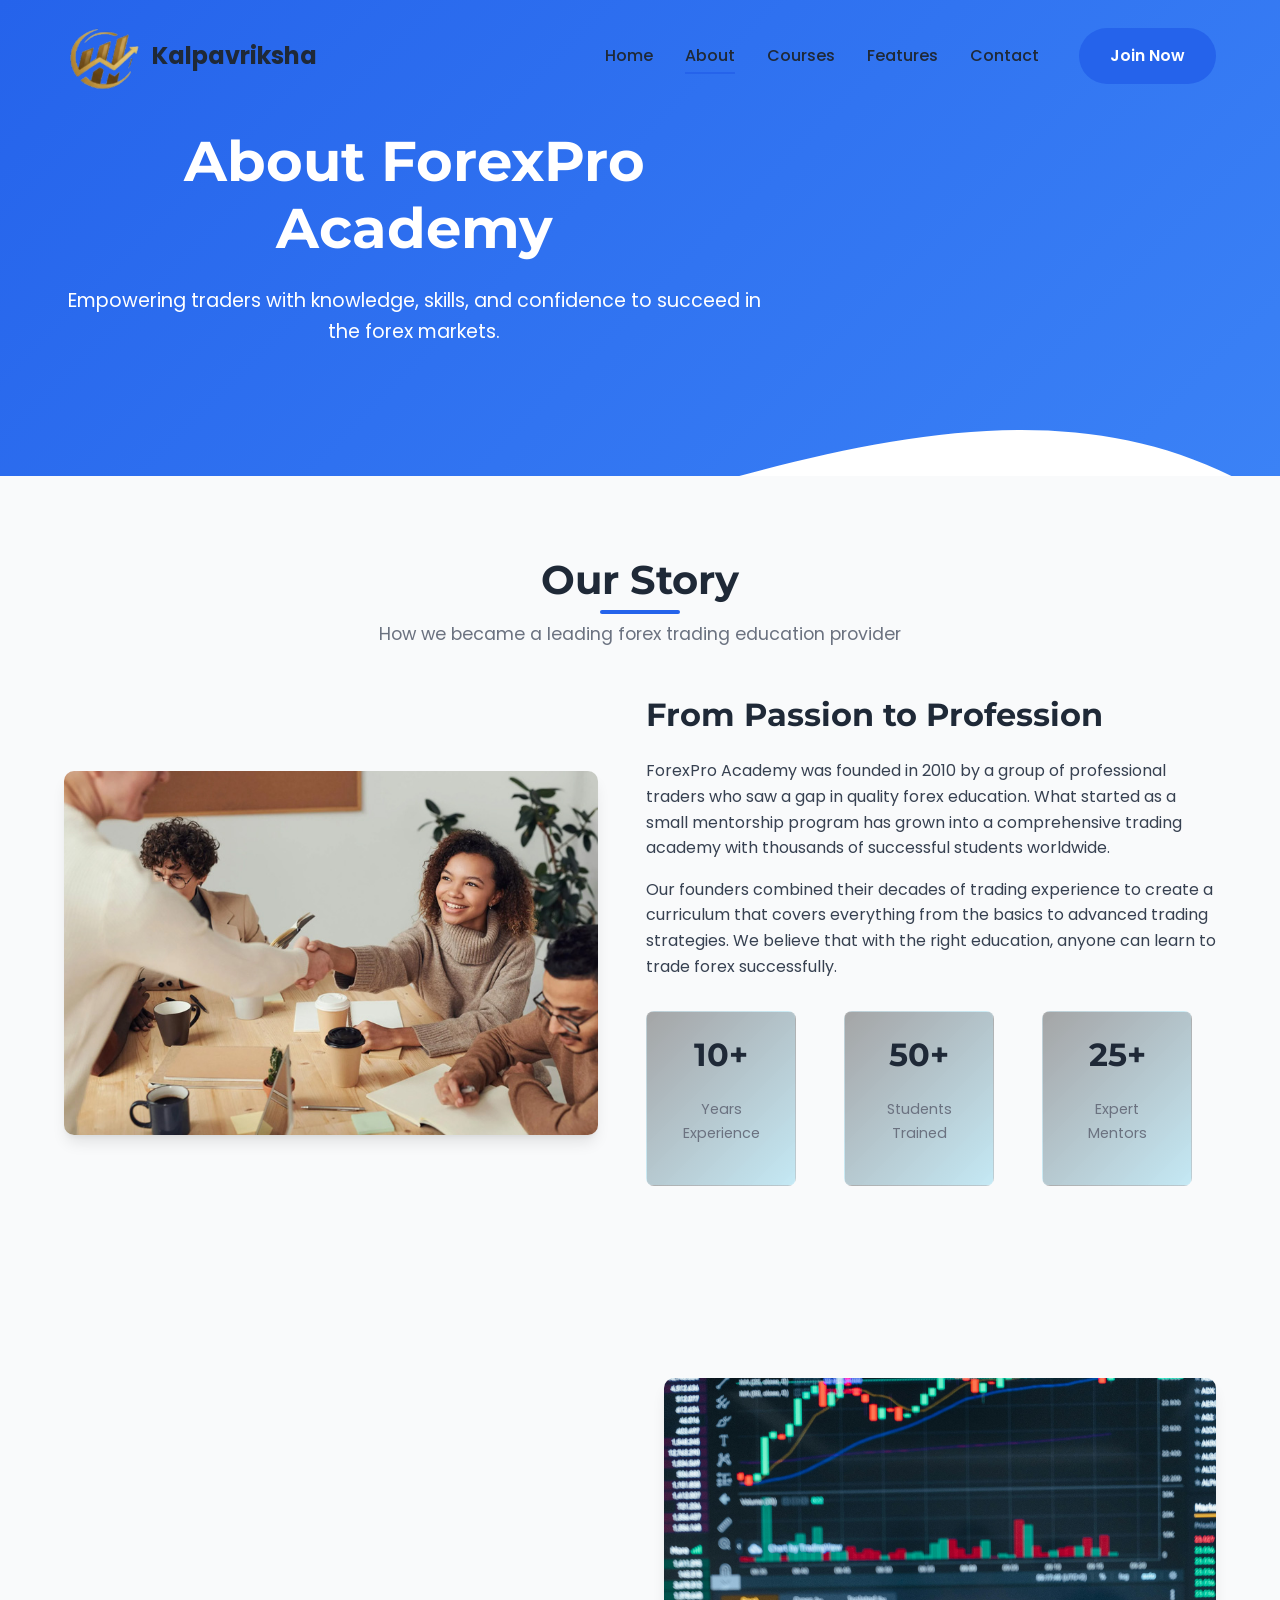
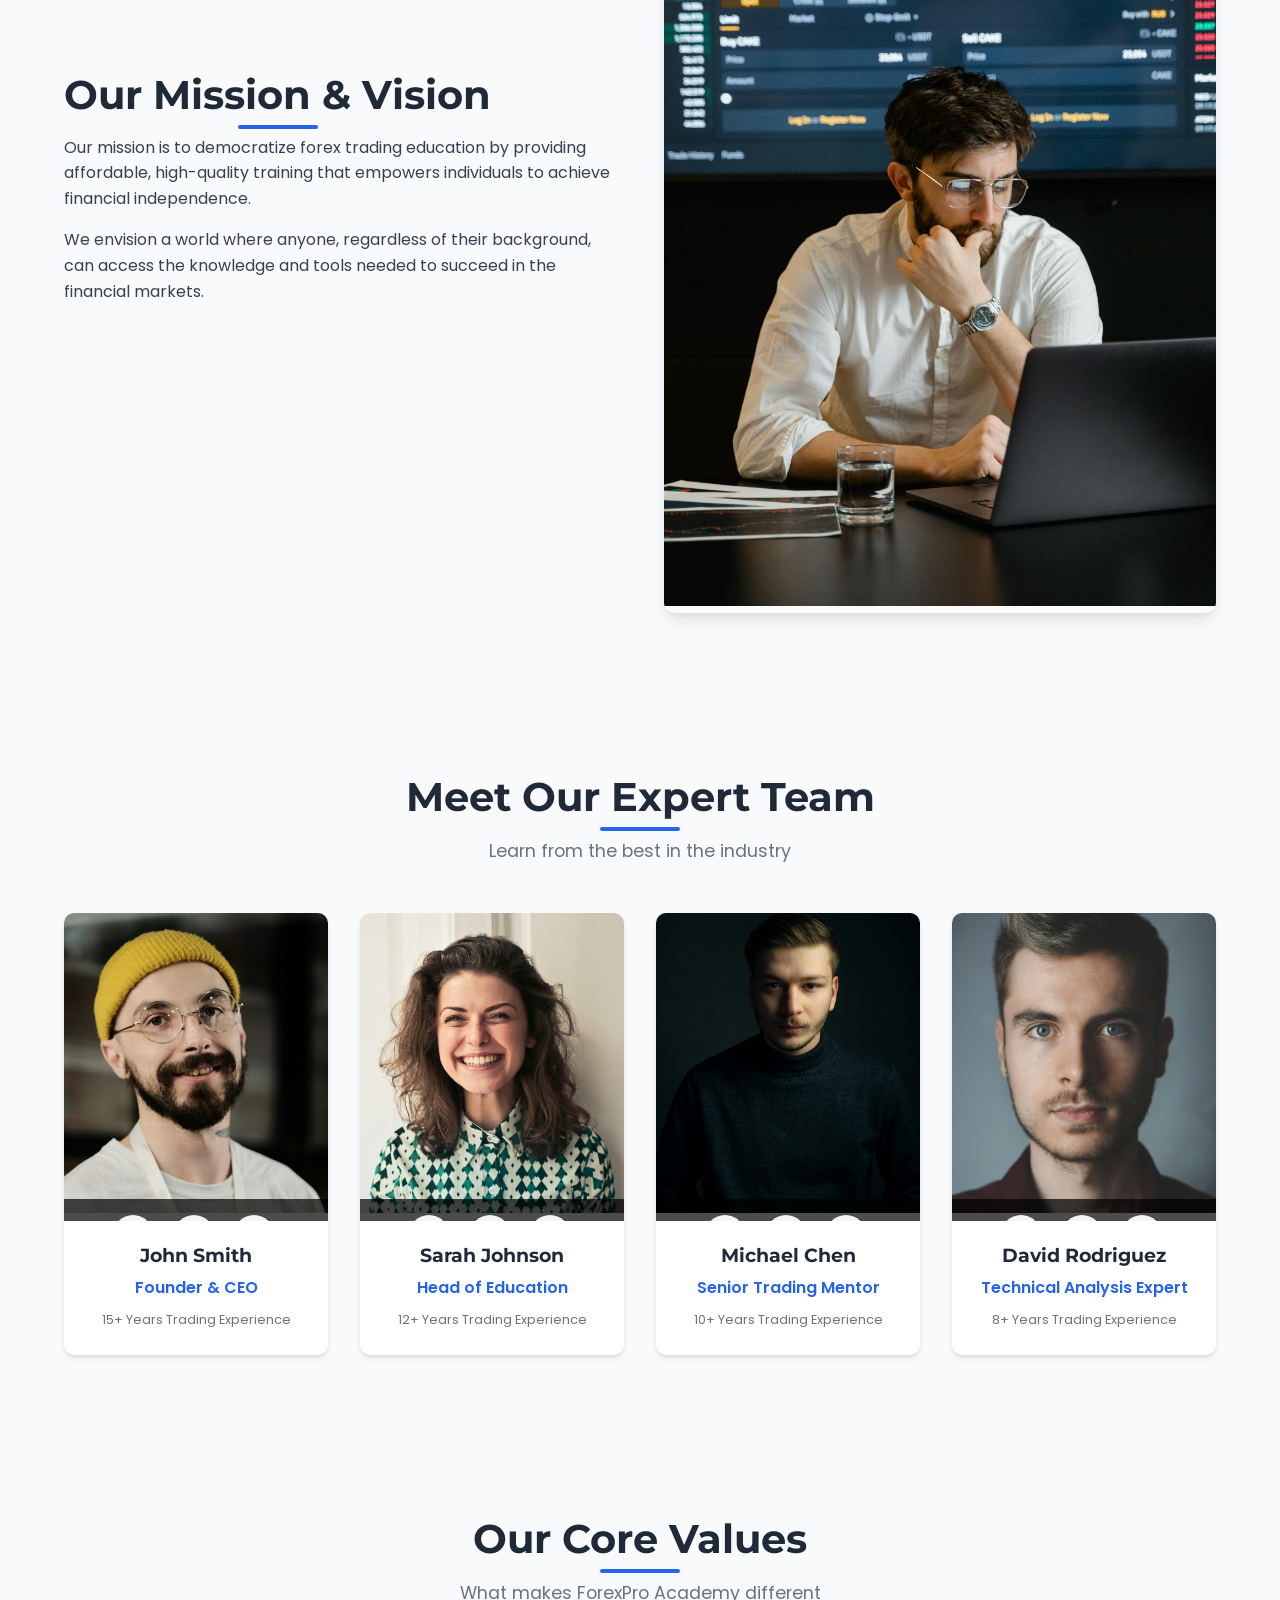
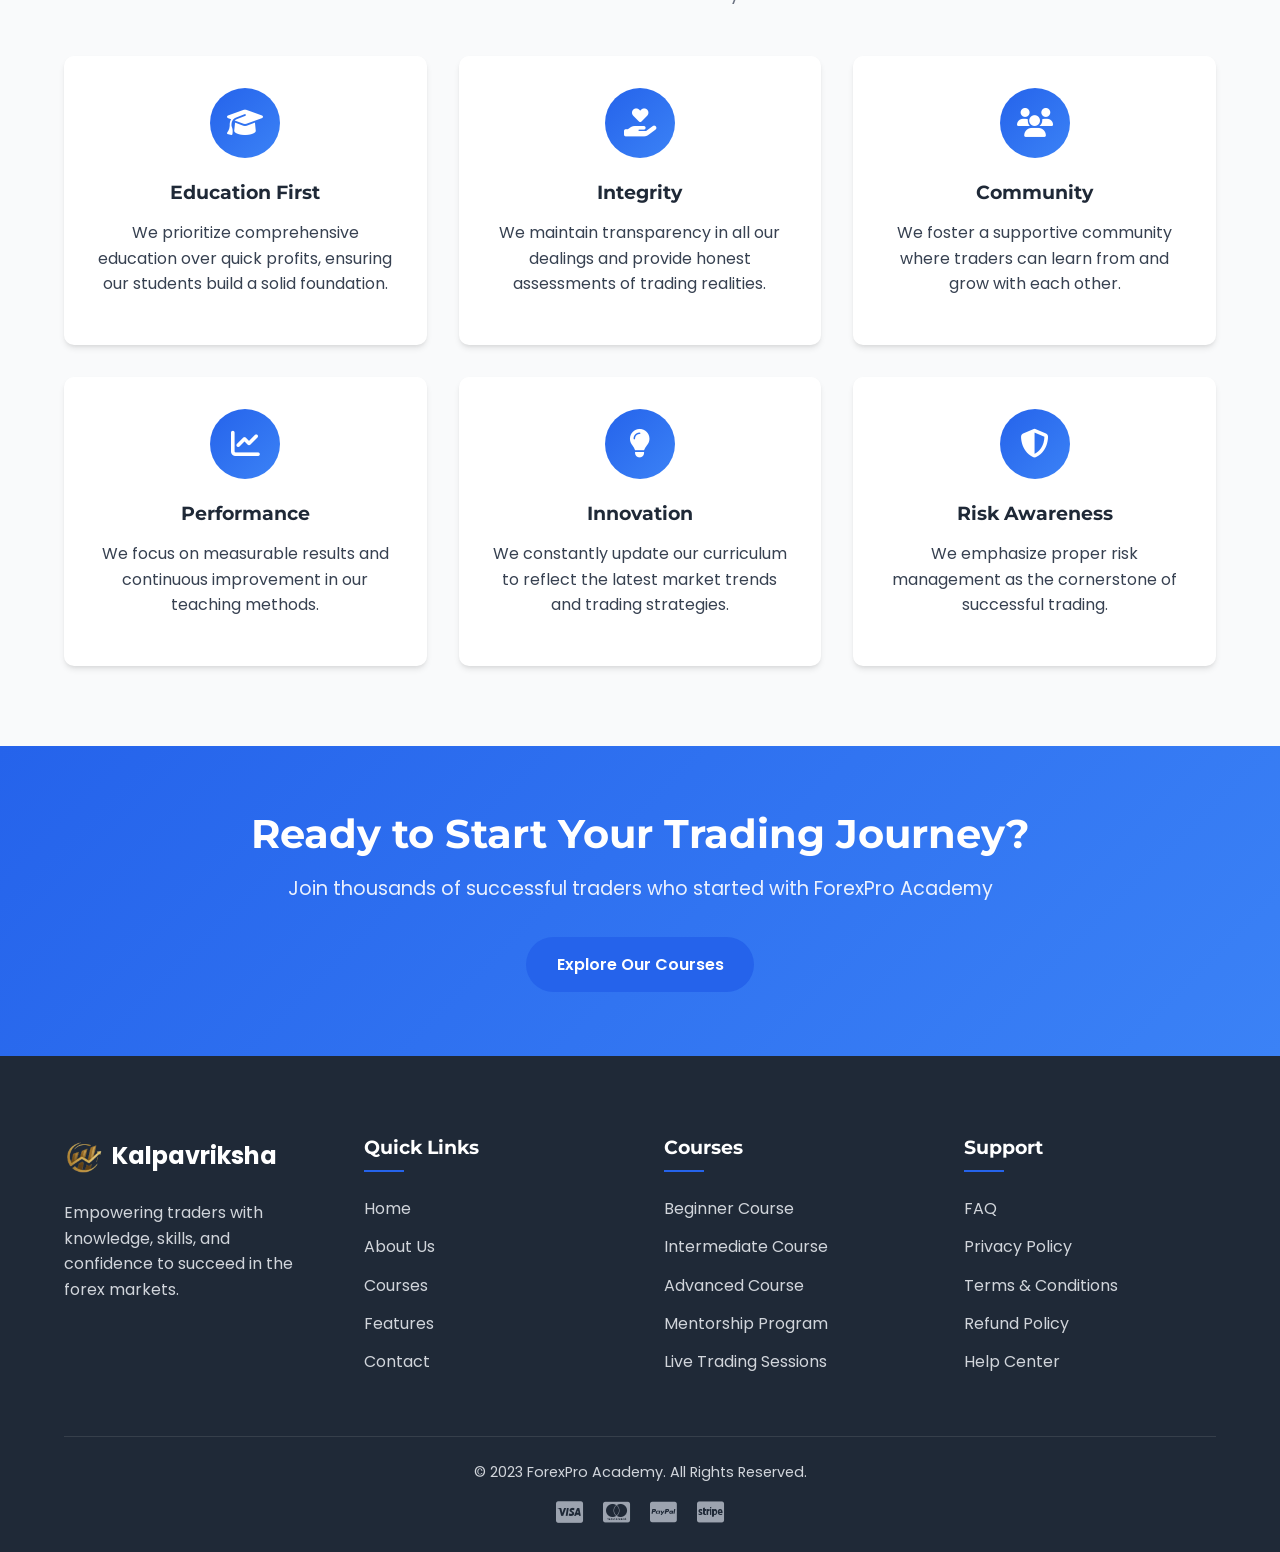
==== about.html @ 62a10540 "Add files via upload" ====
<!DOCTYPE html>
<html lang="en">
<head>
    <meta charset="UTF-8">
    <meta name="viewport" content="width=device-width, initial-scale=1.0">
    <title>About Us | ForexPro Academy</title>
    <meta name="description" content="Learn about ForexPro Academy - our mission, vision, and the team behind your forex trading success.">
    
    <!-- Favicon -->
    
    
    <!-- Font Awesome -->
    <link rel="stylesheet" href="https://cdnjs.cloudflare.com/ajax/libs/font-awesome/6.4.0/css/all.min.css">
    
    <!-- Google Fonts -->
    <link href="https://fonts.googleapis.com/css2?family=Poppins:wght@300;400;500;600;700;800&family=Montserrat:wght@400;500;600;700&display=swap" rel="stylesheet">
    
    <!-- CSS -->
    <link rel="stylesheet" href="css/style.css">
    <link rel="stylesheet" href="css/animations.css">
    
    <!-- AOS Animation Library -->
    <link href="https://unpkg.com/aos@2.3.1/dist/aos.css" rel="stylesheet">
</head>
<body>
    <!-- Preloader -->
    <div class="preloader">
        <div class="loader">
            <div class="loader-inner">
                <div class="loader-line-wrap">
                    <div class="loader-line"></div>
                </div>
                <div class="loader-line-wrap">
                    <div class="loader-line"></div>
                </div>
                <div class="loader-line-wrap">
                    <div class="loader-line"></div>
                </div>
                <div class="loader-line-wrap">
                    <div class="loader-line"></div>
                </div>
                <div class="loader-line-wrap">
                    <div class="loader-line"></div>
                </div>
            </div>
        </div>
    </div>

    <!-- Header/Navbar -->
    <header class="header">
        <div class="container">
            <nav class="navbar">
                <a href="index.html" class="logo">
                    <img src="Gemini_Generated_Image_t2bd2at2bd2at2bd-removebg-preview.png" style="height: 80px; overflow: hidden;" alt="ForexPro Academy Logo">
                    <span>Kalpavriksha</span>
                </a>
                
                <div class="nav-links">
                    <a href="index.html" class="nav-link">Home</a>
                    <a href="about.html" class="nav-link active">About</a>
                    <a href="courses.html" class="nav-link">Courses</a>
                    <a href="features.html" class="nav-link">Features</a>
                    <a href="contact.html" class="nav-link ">Contact</a>
                    <a href="./form.html" class="btn btn-primary nav-cta">Join Now</a>
                </div>
                
                <div class="mobile-menu-btn">
                    <span></span>
                    <span></span>
                    <span></span>
                </div>
            </nav>
        </div>
    </header>
    <!-- Page Hero -->
    <section class="page-hero">
        <div class="container">
            <div class="hero-content">
                <h1 class="hero-title" data-aos="fade-up">About ForexPro Academy</h1>
                <p class="hero-subtitle" data-aos="fade-up" data-aos-delay="100">Empowering traders with knowledge, skills, and confidence to succeed in the forex markets.</p>
            </div>
        </div>
        <div class="hero-wave">
            <svg viewBox="0 0 500 150" preserveAspectRatio="none">
                <path d="M0.00,49.98 C149.99,150.00 349.20,-49.98 500.00,49.98 L500.00,150.00 L0.00,150.00 Z"></path>
            </svg>
        </div>
    </section>

    <!-- About Section -->
    <section class="section about-section">
        <div class="container">
            <div class="section-header" data-aos="fade-up">
                <h2 class="section-title">Our Story</h2>
                <p class="section-subtitle">How we became a leading forex trading education provider</p>
            </div>
            
            <div class="about-content">
                <div class="about-image" data-aos="fade-right">
                    <img src="./about-company-3.jpg" alt="Our Story">
                </div>
                
                <div class="about-text" data-aos="fade-left">
                    <h3>From Passion to Profession</h3>
                    <p>ForexPro Academy was founded in 2010 by a group of professional traders who saw a gap in quality forex education. What started as a small mentorship program has grown into a comprehensive trading academy with thousands of successful students worldwide.</p>
                    
                    <p>Our founders combined their decades of trading experience to create a curriculum that covers everything from the basics to advanced trading strategies. We believe that with the right education, anyone can learn to trade forex successfully.</p>
                    
                    <div class="stats-grid">
                        <div class="stat-item">
                            <h3 class="stat-number counter" data-target="15">10+</h3>
                            <p class="stat-label">Years Experience</p>
                        </div>
                        <div class="stat-item">
                            <h3 class="stat-number counter" data-target="10000">50+</h3>
                            <p class="stat-label">Students Trained</p>
                        </div>
                        <div class="stat-item">
                            <h3 class="stat-number counter" data-target="25">25+</h3>
                            <p class="stat-label">Expert Mentors</p>
                        </div>
                    </div>
                </div>
            </div>
        </div>
    </section>

    <!-- Mission Section -->
    <section class="section mission-section">
        <div class="container">
            <div class="mission-content">
                <div class="mission-text" data-aos="fade-right">
                    <h2 class="section-title">Our Mission & Vision</h2>
                    <p>Our mission is to democratize forex trading education by providing affordable, high-quality training that empowers individuals to achieve financial independence.</p>
                    <p>We envision a world where anyone, regardless of their background, can access the knowledge and tools needed to succeed in the financial markets.</p>
                </div>
                
                <div class="mission-image" data-aos="fade-left">
                    <img src="pexels-tima-miroshnichenko-7567426.jpg" alt="Our Mission">
                </div>
            </div>
        </div>
    </section>

    <!-- Team Section -->
    <section class="section team-section">
        <div class="container">
            <div class="section-header" data-aos="fade-up">
                <h2 class="section-title">Meet Our Expert Team</h2>
                <p class="section-subtitle">Learn from the best in the industry</p>
            </div>
            
            <div class="team-grid">
                <div class="team-member" data-aos="fade-up" data-aos-delay="100">
                    <div class="member-image">
                        <img src="person-4.jpg" alt="John Smith">
                        <div class="social-links">
                            <a href="#"><i class="fab fa-linkedin-in"></i></a>
                            <a href="#"><i class="fab fa-twitter"></i></a>
                            <a href="#"><i class="fab fa-instagram"></i></a>
                        </div>
                    </div>
                    <div class="member-info">
                        <h3>John Smith</h3>
                        <p>Founder & CEO</p>
                        <span>15+ Years Trading Experience</span>
                    </div>
                </div>
                
                <div class="team-member" data-aos="fade-up" data-aos-delay="200">
                    <div class="member-image">
                        <img src="person-3.jpg" alt="Sarah Johnson">
                        <div class="social-links">
                            <a href="#"><i class="fab fa-linkedin-in"></i></a>
                            <a href="#"><i class="fab fa-twitter"></i></a>
                            <a href="#"><i class="fab fa-instagram"></i></a>
                        </div>
                    </div>
                    <div class="member-info">
                        <h3>Sarah Johnson</h3>
                        <p>Head of Education</p>
                        <span>12+ Years Trading Experience</span>
                    </div>
                </div>
                
                <div class="team-member" data-aos="fade-up" data-aos-delay="300">
                    <div class="member-image">
                        <img src="person-1.jpg" alt="Michael Chen">
                        <div class="social-links">
                            <a href="#"><i class="fab fa-linkedin-in"></i></a>
                            <a href="#"><i class="fab fa-twitter"></i></a>
                            <a href="#"><i class="fab fa-instagram"></i></a>
                        </div>
                    </div>
                    <div class="member-info">
                        <h3>Michael Chen</h3>
                        <p>Senior Trading Mentor</p>
                        <span>10+ Years Trading Experience</span>
                    </div>
                </div>
                
                <div class="team-member" data-aos="fade-up" data-aos-delay="400">
                    <div class="member-image">
                        <img src="person-2.jpg" alt="David Rodriguez">
                        <div class="social-links">
                            <a href="#"><i class="fab fa-linkedin-in"></i></a>
                            <a href="#"><i class="fab fa-twitter"></i></a>
                            <a href="#"><i class="fab fa-instagram"></i></a>
                        </div>
                    </div>
                    <div class="member-info">
                        <h3>David Rodriguez</h3>
                        <p>Technical Analysis Expert</p>
                        <span>8+ Years Trading Experience</span>
                    </div>
                </div>
            </div>
        </div>
    </section>

    <!-- Values Section -->
    <section class="section values-section">
        <div class="container">
            <div class="section-header" data-aos="fade-up">
                <h2 class="section-title">Our Core Values</h2>
                <p class="section-subtitle">What makes ForexPro Academy different</p>
            </div>
            
            <div class="values-grid">
                <div class="value-card" data-aos="fade-up" data-aos-delay="100">
                    <div class="value-icon">
                        <i class="fas fa-graduation-cap"></i>
                    </div>
                    <h3>Education First</h3>
                    <p>We prioritize comprehensive education over quick profits, ensuring our students build a solid foundation.</p>
                </div>
                
                <div class="value-card" data-aos="fade-up" data-aos-delay="200">
                    <div class="value-icon">
                        <i class="fas fa-hand-holding-heart"></i>
                    </div>
                    <h3>Integrity</h3>
                    <p>We maintain transparency in all our dealings and provide honest assessments of trading realities.</p>
                </div>
                
                <div class="value-card" data-aos="fade-up" data-aos-delay="300">
                    <div class="value-icon">
                        <i class="fas fa-users"></i>
                    </div>
                    <h3>Community</h3>
                    <p>We foster a supportive community where traders can learn from and grow with each other.</p>
                </div>
                
                <div class="value-card" data-aos="fade-up" data-aos-delay="400">
                    <div class="value-icon">
                        <i class="fas fa-chart-line"></i>
                    </div>
                    <h3>Performance</h3>
                    <p>We focus on measurable results and continuous improvement in our teaching methods.</p>
                </div>
                
                <div class="value-card" data-aos="fade-up" data-aos-delay="500">
                    <div class="value-icon">
                        <i class="fas fa-lightbulb"></i>
                    </div>
                    <h3>Innovation</h3>
                    <p>We constantly update our curriculum to reflect the latest market trends and trading strategies.</p>
                </div>
                
                <div class="value-card" data-aos="fade-up" data-aos-delay="600">
                    <div class="value-icon">
                        <i class="fas fa-shield-alt"></i>
                    </div>
                    <h3>Risk Awareness</h3>
                    <p>We emphasize proper risk management as the cornerstone of successful trading.</p>
                </div>
            </div>
        </div>
    </section>

    <!-- CTA Section -->
    <section class="section cta-section">
        <div class="container">
            <div class="cta-content" data-aos="zoom-in">
                <h2>Ready to Start Your Trading Journey?</h2>
                <p>Join thousands of successful traders who started with ForexPro Academy</p>
                <a href="courses.html" class="btn btn-primary">Explore Our Courses</a>
            </div>
        </div>
    </section>

    <!-- Footer -->
    <footer class="footer">
        <div class="container">
            <div class="footer-content">
                <div class="footer-col">
                    <a href="index.html" class="footer-logo">
                        <img src="Gemini_Generated_Image_t2bd2at2bd2at2bd-removebg-preview.png" alt="ForexPro Academy Logo">
                        <span>Kalpavriksha</span>
                    </a>
                    <p>Empowering traders with knowledge, skills, and confidence to succeed in the forex markets.</p>
                </div>
                
                <div class="footer-col">
                    <h3>Quick Links</h3>
                    <ul>
                        <li><a href="index.html">Home</a></li>
                        <li><a href="about.html">About Us</a></li>
                        <li><a href="courses.html">Courses</a></li>
                        <li><a href="features.html">Features</a></li>
                        <li><a href="contact.html">Contact</a></li>
                    </ul>
                </div>
                
                <div class="footer-col">
                    <h3>Courses</h3>
                    <ul>
                        <li><a href="#">Beginner Course</a></li>
                        <li><a href="#">Intermediate Course</a></li>
                        <li><a href="#">Advanced Course</a></li>
                        <li><a href="#">Mentorship Program</a></li>
                        <li><a href="#">Live Trading Sessions</a></li>
                    </ul>
                </div>
                
                <div class="footer-col">
                    <h3>Support</h3>
                    <ul>
                        <li><a href="#">FAQ</a></li>
                        <li><a href="#">Privacy Policy</a></li>
                        <li><a href="#">Terms & Conditions</a></li>
                        <li><a href="#">Refund Policy</a></li>
                        <li><a href="#">Help Center</a></li>
                    </ul>
                </div>
            </div>
            
            <div class="footer-bottom">
                <p>&copy; 2023 ForexPro Academy. All Rights Reserved.</p>
                <div class="footer-payments">
                    <i class="fab fa-cc-visa"></i>
                    <i class="fab fa-cc-mastercard"></i>
                    <i class="fab fa-cc-paypal"></i>
                    <i class="fab fa-cc-stripe"></i>
                </div>
            </div>
        </div>
    </footer>

    <!-- Back to Top Button -->
    <a href="#" class="back-to-top">
        <i class="fas fa-arrow-up"></i>
    </a>

    <!-- JavaScript Libraries -->
    <script src="https://unpkg.com/aos@2.3.1/dist/aos.js"></script>
    <script src="https://cdnjs.cloudflare.com/ajax/libs/gsap/3.11.4/gsap.min.js"></script>
    
    <!-- Main JS -->
    <script src="js/main.js"></script>
    <script src="js/animations.js"></script>
    <script>
    // Simulated login email (you should set this on login)
    // Example: localStorage.setItem('loggedInEmail', 'admin@gmail.com')
    const loggedInEmail = localStorage.getItem('loggedInEmail');

    // Show Dashboard if admin is logged in
    if (loggedInEmail === 'admin@gmail.com') {
      const navLinks = document.querySelector('.nav-links');
      const dashboardLink = document.createElement('a');
      dashboardLink.href = 'dashboard.html';
      dashboardLink.className = 'nav-link';
      dashboardLink.textContent = 'Dashboard';
      navLinks.appendChild(dashboardLink);
    }
  </script>
</body>
</html>
---- css/style.css ----
/* Base Styles */
:root {
    --primary-color: #2563eb;
    --secondary-color: #1e40af;
    --accent-color: #3b82f6;
    --dark-color: #1f2937;
    --light-color: #f9fafb;
    --text-color: #374151;
    --text-light: #6b7280;
    --success-color: #10b981;
    --warning-color: #f59e0b;
    --danger-color: #ef4444;
    --white: #ffffff;
    --black: #000000;
    --gray-100: #f3f4f6;
    --gray-200: #e5e7eb;
    --gray-300: #d1d5db;
    --gray-400: #9ca3af;
    --gray-500: #6b7280;
    --gray-600: #4b5563;
    --gray-700: #374151;
    --gray-800: #1f2937;
    --gray-900: #111827;
    --font-primary: 'Poppins', sans-serif;
    --font-secondary: 'Montserrat', sans-serif;
    --shadow-sm: 0 1px 2px 0 rgba(0, 0, 0, 0.05);
    --shadow: 0 1px 3px 0 rgba(0, 0, 0, 0.1), 0 1px 2px 0 rgba(0, 0, 0, 0.06);
    --shadow-md: 0 4px 6px -1px rgba(0, 0, 0, 0.1), 0 2px 4px -1px rgba(0, 0, 0, 0.06);
    --shadow-lg: 0 10px 15px -3px rgba(0, 0, 0, 0.1), 0 4px 6px -2px rgba(0, 0, 0, 0.05);
    --shadow-xl: 0 20px 25px -5px rgba(0, 0, 0, 0.1), 0 10px 10px -5px rgba(0, 0, 0, 0.04);
    --shadow-2xl: 0 25px 50px -12px rgba(0, 0, 0, 0.25);
    --transition: all 0.3s ease;
}

* {
    margin: 0;
    padding: 0;
    box-sizing: border-box;
}

html {
    scroll-behavior: smooth;
    font-size: 16px;
}

body {
    font-family: var(--font-primary);
    color: var(--text-color);
    line-height: 1.6;
    background-color: var(--light-color);
    overflow-x: hidden;
}

h1, h2, h3, h4, h5, h6 {
    font-family: var(--font-secondary);
    font-weight: 700;
    line-height: 1.2;
    margin-bottom: 1rem;
}

p {
    margin-bottom: 1rem;
}

a {
    text-decoration: none;
    color: inherit;
    transition: var(--transition);
}

ul {
    list-style: none;
}

img {
    max-width: 100%;
    height: auto;
}

.container {
    width: 100%;
    max-width: 1200px;
    margin: 0 auto;
    padding: 0 1.5rem;
}

.section {
    padding: 5rem 0;
}

.section-header {
    text-align: center;
    margin-bottom: 3rem;
}

.section-title {
    font-size: 2.5rem;
    color: var(--dark-color);
    margin-bottom: 1rem;
    position: relative;
    display: inline-block;
}

.section-title::after {
    content: '';
    position: absolute;
    bottom: -10px;
    left: 50%;
    transform: translateX(-50%);
    width: 80px;
    height: 4px;
    background: var(--primary-color);
    border-radius: 2px;
}

.section-subtitle {
    font-size: 1.1rem;
    color: var(--text-light);
    max-width: 600px;
    margin: 0 auto;
}

.text-gradient {
    background: linear-gradient(90deg, var(--primary-color), var(--accent-color));
    -webkit-background-clip: text;
    background-clip: text;
    color: transparent;
}

.btn {
    display: inline-block;
    padding: 0.8rem 1.8rem;
    border-radius: 50px;
    font-weight: 600;
    text-align: center;
    cursor: pointer;
    transition: var(--transition);
    border: 2px solid transparent;
}

.btn-primary {
    background-color: var(--primary-color);
    color: var(--white);
}

.btn-primary:hover {
    background-color: var(--secondary-color);
    transform: translateY(-3px);
    box-shadow: var(--shadow-md);
}

.btn-outline {
    background-color: transparent;
    border-color: var(--primary-color);
    color: var(--primary-color);
}

.btn-outline:hover {
    background-color: var(--primary-color);
    color: var(--white);
    transform: translateY(-3px);
    box-shadow: var(--shadow-md);
}

.btn-secondary {
    background-color: var(--dark-color);
    color: var(--white);
}

.btn-secondary:hover {
    background-color: var(--gray-800);
    transform: translateY(-3px);
    box-shadow: var(--shadow-md);
}

.text-center {
    text-align: center;
}

.mt-5 {
    margin-top: 3rem;
}

/* Preloader */
.preloader {
    position: fixed;
    top: 0;
    left: 0;
    width: 100%;
    height: 100%;
    background-color: var(--dark-color);
    display: flex;
    justify-content: center;
    align-items: center;
    z-index: 9999;
    transition: opacity 0.5s ease;
}

.preloader.fade-out {
    opacity: 0;
}

.loader {
    width: 100px;
    height: 100px;
    position: relative;
}

.loader-inner {
    width: 100%;
    height: 100%;
    border-radius: 50%;
    perspective: 800px;
}

.loader-line-wrap {
    position: absolute;
    width: 100%;
    height: 100%;
    border-radius: 50%;
}

.loader-line-wrap:nth-child(1) {
    animation: spin 1s infinite linear;
    animation-delay: -1.5s;
}

.loader-line-wrap:nth-child(2) {
    animation: spin 1s infinite linear;
    animation-delay: -1s;
}

.loader-line-wrap:nth-child(3) {
    animation: spin 1s infinite linear;
    animation-delay: -0.5s;
}

.loader-line-wrap:nth-child(4) {
    animation: spin 1s infinite linear;
    animation-delay: 0s;
}

.loader-line-wrap:nth-child(5) {
    animation: spin 1s infinite linear;
    animation-delay: 0.5s;
}

.loader-line {
    position: absolute;
    width: 100%;
    height: 100%;
    border-radius: 50%;
    border: 3px solid transparent;
    border-top-color: var(--primary-color);
}

@keyframes spin {
    0% {
        transform: rotate(0deg);
    }
    100% {
        transform: rotate(360deg);
    }
}

/* Header/Navbar */
.header {
    position: fixed;
    top: 0;
    left: 0;
    width: 100%;
    z-index: 999;
    transition: all 0.3s ease;
    padding: 1rem 0;
}

.header.scrolled {
    background-color: rgba(255, 255, 255, 0.95);
    box-shadow: var(--shadow-sm);
    padding: 0.5rem 0;
}

.navbar {
    display: flex;
    justify-content: space-between;
    align-items: center;
}

.logo {
    display: flex;
    align-items: center;
    font-size: 1.5rem;
    font-weight: 700;
    color: var(--dark-color);
}

.logo img {
    height: 40px;
    margin-right: 0.5rem;
}

.nav-links {
    display: flex;
    align-items: center;
}

.nav-link {
    margin: 0 1rem;
    font-weight: 500;
    color: var(--dark-color);
    position: relative;
}

.nav-link::after {
    content: '';
    position: absolute;
    bottom: -5px;
    left: 0;
    width: 0;
    height: 2px;
    background-color: var(--primary-color);
    transition: var(--transition);
}

.nav-link:hover::after,
.nav-link.active::after {
    width: 100%;
}

.nav-cta {
    margin-left: 1.5rem;
}

.mobile-menu-btn {
    display: none;
    flex-direction: column;
    justify-content: space-between;
    width: 30px;
    height: 21px;
    cursor: pointer;
}

.mobile-menu-btn span {
    display: block;
    height: 3px;
    width: 100%;
    background-color: var(--dark-color);
    border-radius: 3px;
    transition: var(--transition);
}

/* Hero Section */
.hero {
    position: relative;
    height: 100vh;
    min-height: 700px;
    display: flex;
    align-items: center;
    overflow: hidden;
}

.hero-video {
    position: absolute;
    top: 0;
    left: 0;
    width: 100%;
    height: 100%;
    object-fit: cover;
    z-index: -1;
}

.hero-video-overlay {
    position: absolute;
    top: 0;
    left: 0;
    width: 100%;
    height: 100%;
    background-color: rgba(0, 0, 0, 0.5);
    z-index: -1;
}

.hero-content {
    color: var(--white);
    max-width: 700px;
}

.hero-title {
    font-size: 3.5rem;
    line-height: 1.2;
    margin-bottom: 1.5rem;
}

.hero-subtitle {
    font-size: 1.2rem;
    margin-bottom: 2rem;
    opacity: 0.9;
}

.hero-btns .btn {
    margin-right: 1rem;
    margin-bottom: 1rem;
}

.hero-stats {
    display: flex;
    margin-top: 3rem;
    
}

.stat-item {
    background: linear-gradient(135deg, rgba(0, 0, 0, 0.326), rgba(80, 205, 240, 0.282));
    border: 1px solid rgba(255, 255, 255, 0.1);
    
    padding: 1.5rem;
    border-radius: 10px;
    margin-right: 1.5rem;
    text-align: center;
    min-width: 150px;
}

.stat-item-1 {
    background-color: rgba(0, 100, 255, 0.1); /* Blue */
}
.stat-item-2 {
    background-color: rgba(0, 200, 100, 0.1); /* Green */
}
.stat-item-3 {
    background-color: rgba(150, 0, 255, 0.1); /* Purple */
}

.stat-number {
    font-size: 2.5rem;
    color: var(--white);
    margin-bottom: 0.5rem;
}

.stat-label {
    color: var(--gray-200);
    font-size: 0.9rem;
}

.scroll-down {
    position: absolute;
    bottom: 30px;
    left: 50%;
    transform: translateX(-50%);
    color: var(--white);
    animation: bounce 2s infinite;
}

.scroll-down a {
    display: flex;
    flex-direction: column;
    align-items: center;
    color: var(--white);
}

.scroll-down span {
    display: block;
    width: 20px;
    height: 20px;
    border-bottom: 2px solid var(--white);
    border-right: 2px solid var(--white);
    transform: rotate(45deg);
    margin: -10px;
    animation: scroll-down 2s infinite;
}

.scroll-down span:nth-child(2) {
    animation-delay: -0.2s;
}

.scroll-down span:nth-child(3) {
    animation-delay: -0.4s;
}

@keyframes scroll-down {
    0% {
        opacity: 0;
        transform: rotate(45deg) translate(-20px, -20px);
    }
    50% {
        opacity: 1;
    }
    100% {
        opacity: 0;
        transform: rotate(45deg) translate(20px, 20px);
    }
}

@keyframes bounce {
    0%, 20%, 50%, 80%, 100% {
        transform: translateY(0) translateX(-50%);
    }
    40% {
        transform: translateY(-20px) translateX(-50%);
    }
    60% {
        transform: translateY(-10px) translateX(-50%);
    }
}

/* About Section */
.about-content {
    display: flex;
    align-items: center;
    gap: 3rem;
}

.about-image {
    position: relative;
    flex: 1;
}

.about-image img {
    border-radius: 10px;
    box-shadow: var(--shadow-lg);
}

.experience-badge {
    position: absolute;
    bottom: -20px;
    right: -20px;
    background: linear-gradient(135deg, var(--primary-color), var(--accent-color));
    color: var(--white);
    padding: 1.5rem;
    border-radius: 10px;
    text-align: center;
    box-shadow: var(--shadow-lg);
}

.experience-badge h3 {
    font-size: 2.5rem;
    margin-bottom: 0;
}

.experience-badge p {
    margin-bottom: 0;
    font-size: 0.9rem;
}

.about-text {
    flex: 1;
}

.about-text h3 {
    font-size: 2rem;
    margin-bottom: 1.5rem;
    color: var(--dark-color);
}

.features-list {
    margin: 2rem 0;
}

.feature-item {
    display: flex;
    gap: 20px;
    margin-bottom: 1.5rem;
}

.feature-icon {
    width: 50px;
    height: 50px;
    background-color: var(--primary-color);
    color: var(--white);
    border-radius: 50%;
    display: flex;
    align-items: center;
    justify-content: center;
    margin-right: 1rem;
    flex-shrink: 0;
}

.feature-text h4 {
    font-size: 1.1rem;
    margin-bottom: 0.5rem;
}

.feature-text p {
    font-size: 0.9rem;
    color: var(--text-light);
    margin-bottom: 0;
}

/* Courses Section */
.courses-grid {
    display: grid;
    grid-template-columns: repeat(auto-fit, minmax(300px, 1fr));
    gap: 2rem;
}

.course-card {
    background-color: var(--white);
    border-radius: 10px;
    overflow: hidden;
    box-shadow: var(--shadow-md);
    transition: var(--transition);
    position: relative;
    z-index: 10;
}

.course-card:hover {
    transform: translateY(-10px);
    box-shadow: var(--shadow-lg);
}

.course-card.featured {
    border: 2px solid var(--primary-color);
}

.course-header {
    padding: 1.5rem;
    background-color: var(--gray-100);
    border-bottom: 1px solid var(--gray-200);
}

.course-header h3 {
    margin-bottom: 0.5rem;
    color: var(--dark-color);
}

.course-price {
    font-size: 1.5rem;
    font-weight: 700;
    color: var(--primary-color);
}

.course-body {
    padding: 1.5rem;
    display: flex;
    gap: 100px;
    margin-left: 80px;
}

.course-features {
    margin-bottom: 1.5rem;
}

.course-features li {
    margin-bottom: 0.8rem;
    display: flex;
    align-items: center;
}

.course-features i {
    color: var(--primary-color);
    margin-right: 0.5rem;
}

.course-footer {
    padding: 0 1.5rem 1.5rem;
}

.course-badge {
    position: absolute;
    top: 15px;
    right: -2px;
    background-color: var(--primary-color);
    color: var(--white);
    padding: 0.3rem 1rem; /* Reduced padding */
    font-size: 0.8rem;
    font-weight: 600;
    transform: rotate(45deg);
    width: 90px; /* Adjusted width for single line */
    text-align: center;
    z-index: 1;
    white-space: nowrap; /* Prevents text wrapping */
    box-shadow: 0 2px 5px rgba(0,0,0,0.2);
    line-height: 1.2; /* Better vertical alignment */
}

/* Features Section */
.features-grid {
    display: grid;
    grid-template-columns: repeat(auto-fit, minmax(300px, 1fr));
    gap: 2rem;
}

.feature-box {
    background-color: var(--white);
    border-radius: 10px;
    padding: 2rem;
    text-align: center;
    box-shadow: var(--shadow-md);
    transition: var(--transition);
    position: relative;
    overflow: hidden;
}

.feature-box:hover {
    transform: translateY(-10px);
    box-shadow: var(--shadow-lg);
}

.feature-icon {
    width: 70px;
    height: 70px;
    background: linear-gradient(135deg, var(--primary-color), var(--accent-color));
    color: var(--white);
    border-radius: 50%;
    display: flex;
    align-items: center;
    justify-content: center;
    margin: 0 auto 1.5rem;
    font-size: 1.5rem;
}

.feature-box h3 {
    font-size: 1.3rem;
    margin-bottom: 1rem;
    color: var(--dark-color);
}

.feature-box p {
    color: var(--text-light);
    margin-bottom: 1.5rem;
}

.feature-wave {
    position: absolute;
    bottom: 0;
    left: 0;
    width: 100%;
    height: 50px;
    overflow: hidden;
    opacity: 0.1;
}

.feature-wave svg {
    position: absolute;
    bottom: 0;
    left: 0;
    width: 100%;
    height: 100%;
    fill: var(--primary-color);
}

/* Testimonials Section */
.testimonials {
    background-color: var(--gray-100);
}

.testimonials-slider {
    max-width: 800px;
    margin: 0 auto;
}

.testimonial-slide {
    padding: 0 1rem;
    margin-bottom: 20px;
}

.testimonial-content {
    background-color: var(--white);
    border-radius: 10px;
    padding: 2rem;
    box-shadow: var(--shadow-md);
}

.testimonial-text {
    font-style: italic;
    margin-bottom: 1.5rem;
    color: var(--text-color);
    position: relative;
}

.testimonial-text::before,
.testimonial-text::after {
    content: '"';
    font-size: 3rem;
    color: var(--primary-color);
    opacity: 0.3;
    position: absolute;
}

.testimonial-text::before {
    top: -20px;
    left: -10px;
}

.testimonial-text::after {
    bottom: -40px;
    right: -10px;
}

.testimonial-author {
    display: flex;
    align-items: center;
}

.author-img {
    width: 65px;
    height: 65px;
    border-radius: 50%;
    overflow: hidden;
    margin-right: 1rem;
}

.author-img img {
    width: 100%;
    height: 100%;
    object-fit: cover;
}

.author-info h4 {
    margin-bottom: 0.3rem;
    font-size: 1.1rem;
}

.author-info p {
    margin-bottom: 0.3rem;
    font-size: 0.9rem;
    color: var(--text-light);
}

.rating {
    color: var(--warning-color);
    font-size: 0.9rem;
}

.testimonials-cta {
    background: linear-gradient(135deg, var(--primary-color), var(--accent-color));
    padding: 3rem;
    border-radius: 10px;
    text-align: center;
    margin-top: 3rem;
    color: var(--white);
}

.testimonials-cta h3 {
    font-size: 1.8rem;
    margin-bottom: 1.5rem;
    color: var(--white);
}

/* Contact Section */
.contact-content {
    display: flex;
    gap: 3rem;
}

.contact-info {
    flex: 1;
}

.info-item {
    display: flex;
    margin-bottom: 2rem;
}

.info-icon {
    width: 50px;
    height: 50px;
    background-color: var(--primary-color);
    color: var(--white);
    border-radius: 50%;
    display: flex;
    align-items: center;
    justify-content: center;
    margin-right: 1rem;
    flex-shrink: 0;
    font-size: 1.2rem;
}

.info-text h3 {
    font-size: 1.2rem;
    margin-bottom: 0.5rem;
    color: var(--dark-color);
}

.info-text p {
    color: var(--text-light);
    margin-bottom: 0;
}

.contact-social {
    display: flex;
    margin-top: 2rem;
}

.contact-social a {
    width: 40px;
    height: 40px;
    border-radius: 50%;
    background-color: var(--gray-100);
    color: var(--dark-color);
    display: flex;
    align-items: center;
    justify-content: center;
    margin-right: 0.8rem;
    transition: var(--transition);
}

.contact-social a:hover {
    background-color: var(--primary-color);
    color: var(--white);
}

.contact-form {
    flex: 1;
    background-color: var(--white);
    padding: 2rem;
    border-radius: 10px;
    box-shadow: var(--shadow-md);
}

.form-group {
    margin-bottom: 1.5rem;
}

.form-control {
    width: 100%;
    padding: 0.8rem 1rem;
    border: 1px solid var(--gray-300);
    border-radius: 5px;
    font-family: var(--font-primary);
    transition: var(--transition);
}

.form-control:focus {
    outline: none;
    border-color: var(--primary-color);
    box-shadow: 0 0 0 3px rgba(37, 99, 235, 0.1);
}

textarea.form-control {
    resize: vertical;
    min-height: 120px;
}

/* Newsletter Section */
.newsletter {
    background: linear-gradient(135deg, var(--primary-color), var(--accent-color));
    padding: 4rem 0;
    color: var(--white);
}

.newsletter-content {
    max-width: 700px;
    margin: 0 auto;
    text-align: center;
}

.newsletter h2 {
    font-size: 2rem;
    margin-bottom: 1rem;
    color: var(--white);
}

.newsletter p {
    margin-bottom: 2rem;
    opacity: 0.9;
}

.newsletter-form {
    display: flex;
    max-width: 500px;
    margin: 0 auto;
}

.newsletter-form input {
    flex: 1;
    padding: 0.8rem 1rem;
    border: none;
    border-radius: 50px 0 0 50px;
    font-family: var(--font-primary);
}

.newsletter-form input:focus {
    outline: none;
}

.newsletter-form button {
    border-radius: 0 50px 50px 0;
    padding: 0.8rem 1.8rem;
    border: none;
    cursor: pointer;
}

/* Footer */
.footer {
    background-color: var(--dark-color);
    color: var(--gray-300);
    padding: 5rem 0 0;
}

.footer-content {
    display: grid;
    grid-template-columns: repeat(auto-fit, minmax(200px, 1fr));
    gap: 3rem;
    margin-bottom: 3rem;
}

.footer-col h3 {
    color: var(--white);
    font-size: 1.2rem;
    margin-bottom: 1.5rem;
    position: relative;
    padding-bottom: 0.8rem;
}

.footer-col h3::after {
    content: '';
    position: absolute;
    bottom: 0;
    left: 0;
    width: 40px;
    height: 2px;
    background-color: var(--primary-color);
}

.footer-logo {
    display: flex;
    align-items: center;
    margin-bottom: 1.5rem;
}

.footer-logo img {
    height: 40px;
    margin-right: 0.5rem;
}

.footer-logo span {
    font-size: 1.5rem;
    font-weight: 700;
    color: var(--white);
}

.footer p {
    margin-bottom: 1.5rem;
}

.footer ul li {
    margin-bottom: 0.8rem;
}

.footer ul li a:hover {
    color: var(--primary-color);
}

.footer-bottom {
    border-top: 1px solid rgba(255, 255, 255, 0.1);
    padding: 1.5rem 0;
    text-align: center;
}

.footer-bottom p {
    margin-bottom: 0;
    font-size: 0.9rem;
}

.footer-payments {
    margin-top: 1rem;
}

.footer-payments i {
    font-size: 1.5rem;
    margin: 0 0.5rem;
    color: var(--gray-400);
}

/* Back to Top Button */
.back-to-top {
    position: fixed;
    bottom: 30px;
    right: 30px;
    width: 50px;
    height: 50px;
    background-color: var(--primary-color);
    color: var(--white);
    border-radius: 50%;
    display: flex;
    align-items: center;
    justify-content: center;
    font-size: 1.2rem;
    box-shadow: var(--shadow-md);
    opacity: 0;
    visibility: hidden;
    transition: var(--transition);
    z-index: 999;
}

.back-to-top.active {
    opacity: 1;
    visibility: visible;
}

.back-to-top:hover {
    background-color: var(--secondary-color);
    transform: translateY(-5px);
}

 



/* ======================
   Page-Specific Styles
   ====================== */

/* Page Hero (for all pages except home) */
.page-hero {
    position: relative;
    padding: 8rem 0 6rem;
    background: linear-gradient(135deg, var(--primary-color), var(--accent-color));
    color: var(--white);
    text-align: center;
    overflow: hidden;
}

.hero-wave {
    position: absolute;
    bottom: 0;
    left: 0;
    width: 100%;
    height: 100px;
    fill: var(--white);
}

/* About Page Styles */
.stats-grid {
    display: grid;
    grid-template-columns: repeat(3, 1fr);
    gap: 1.5rem;
    margin: 2rem 0;
}

.stat-item {
    background-color: var(--gray-100);
    padding: 1.5rem;
    border-radius: 8px;
    text-align: center;
}

.stat-number {
    font-size: 2rem;
    color: var(--primary-color);
    margin-bottom: 0.5rem;
}

.stat-label {
    color: var(--text-light);
    font-size: 0.9rem;
}

.mission-content {
    display: flex;
    align-items: center;
    gap: 3rem;
}

.mission-text {
    flex: 1;
}

.mission-image {
    flex: 1;
    border-radius: 10px;
    overflow: hidden;
    box-shadow: var(--shadow-lg);
}

.team-grid {
    display: grid;
    grid-template-columns: repeat(auto-fit, minmax(250px, 1fr));
    gap: 2rem;
}

.team-member {
    background-color: var(--white);
    border-radius: 10px;
    overflow: hidden;
    box-shadow: var(--shadow-md);
    transition: var(--transition);
}

.team-member:hover {
    transform: translateY(-10px);
    box-shadow: var(--shadow-lg);
}

.member-image {
    position: relative;
    overflow: hidden;
}

.member-image img {
    width: 100%;
    height: 300px;
    object-fit: cover;
    transition: var(--transition);
}

.team-member:hover .member-image img {
    transform: scale(1.05);
}

.social-links {
    position: absolute;
    bottom: -50px;
    left: 0;
    width: 100%;
    display: flex;
    justify-content: center;
    background: rgba(0, 0, 0, 0.7);
    padding: 1rem;
    transition: var(--transition);
}

.team-member:hover .social-links {
    bottom: 0;
}

.social-links a {
    width: 35px;
    height: 35px;
    border-radius: 50%;
    background-color: var(--primary-color);
    color: var(--white);
    display: flex;
    align-items: center;
    justify-content: center;
    margin: 0 0.5rem;
    transition: var(--transition);
}

.social-links a:hover {
    background-color: var(--secondary-color);
    transform: translateY(-3px);
}

.member-info {
    padding: 1.5rem;
    text-align: center;
}

.member-info h3 {
    margin-bottom: 0.5rem;
    color: var(--dark-color);
}

.member-info p {
    color: var(--primary-color);
    font-weight: 600;
    margin-bottom: 0.3rem;
}

.member-info span {
    font-size: 0.8rem;
    color: var(--text-light);
}

.values-grid {
    display: grid;
    grid-template-columns: repeat(auto-fit, minmax(300px, 1fr));
    gap: 2rem;
}

.value-card {
    background-color: var(--white);
    padding: 2rem;
    border-radius: 10px;
    box-shadow: var(--shadow-md);
    text-align: center;
    transition: var(--transition);
}

.value-card:hover {
    transform: translateY(-10px);
    box-shadow: var(--shadow-lg);
}

.value-icon {
    width: 70px;
    height: 70px;
    background: linear-gradient(135deg, var(--primary-color), var(--accent-color));
    color: var(--white);
    border-radius: 50%;
    display: flex;
    align-items: center;
    justify-content: center;
    margin: 0 auto 1.5rem;
    font-size: 1.8rem;
}

.value-card h3 {
    margin-bottom: 1rem;
    color: var(--dark-color);
}

/* Courses Page Styles */
.course-card.featured {
    transform: scale(1.05);
    z-index: 1;
}

.course-badge {
    position: absolute;
    top: 15px;
    right: -30px;
    background-color: var(--primary-color);
    color: var(--white);
    padding: 0.3rem 2rem;
    font-size: 0.8rem;
    font-weight: 600;
    transform: rotate(45deg);
    width: 120px;
    text-align: center;
}

.details-tabs {
    background-color: var(--white);
    border-radius: 10px;
    box-shadow: var(--shadow-md);
    overflow: hidden;
}

.tab-buttons {
    display: flex;
    border-bottom: 1px solid var(--gray-200);
}

.tab-btn {
    padding: 1rem 2rem;
    background: none;
    border: none;
    cursor: pointer;
    font-weight: 600;
    color: var(--text-light);
    position: relative;
    transition: var(--transition);
}

.tab-btn.active {
    color: var(--primary-color);
}

.tab-btn.active::after {
    content: '';
    position: absolute;
    bottom: -1px;
    left: 0;
    width: 100%;
    height: 3px;
    background-color: var(--primary-color);
}

.tab-content {
    display: none;
    padding: 2rem;
}

.tab-content.active {
    display: block;
}

.modules {
    margin-top: 2rem;
}

.module {
    margin-bottom: 1.5rem;
    padding-bottom: 1.5rem;
    border-bottom: 1px dashed var(--gray-300);
}

.module h5 {
    color: var(--primary-color);
    margin-bottom: 0.8rem;
}

.module ul li {
    margin-bottom: 0.5rem;
    position: relative;
    padding-left: 1.5rem;
}

.module ul li::before {
    content: '•';
    position: absolute;
    left: 0;
    color: var(--primary-color);
}

.benefits-grid {
    display: grid;
    grid-template-columns: repeat(auto-fit, minmax(300px, 1fr));
    gap: 2rem;
}

.benefit-card {
    background-color: var(--white);
    padding: 2rem;
    border-radius: 10px;
    box-shadow: var(--shadow-md);
    text-align: center;
    transition: var(--transition);
}

.benefit-card:hover {
    transform: translateY(-10px);
    box-shadow: var(--shadow-lg);
}

.benefit-icon {
    width: 70px;
    height: 70px;
    background: linear-gradient(135deg, var(--primary-color), var(--accent-color));
    color: var(--white);
    border-radius: 50%;
    display: flex;
    align-items: center;
    justify-content: center;
    margin: 0 auto 1.5rem;
    font-size: 1.8rem;
}

/* Features Page Styles */
.feature-card {
    background-color: var(--white);
    padding: 2rem;
    border-radius: 10px;
    box-shadow: var(--shadow-md);
    text-align: center;
    transition: var(--transition);
    position: relative;
    overflow: hidden;
}

.feature-card:hover {
    transform: translateY(-10px);
    box-shadow: var(--shadow-lg);
}

.feature-bg {
    position: absolute;
    top: 0;
    left: 0;
    width: 100%;
    height: 100%;
    background: linear-gradient(135deg, var(--primary-color), var(--accent-color));
    opacity: 0;
    z-index: -1;
    transform: scale(0.8);
    transition: var(--transition);
}

.feature-card:hover .feature-bg {
    opacity: 0.1;
    transform: scale(1);
}

.feature-detail {
    display: flex;
    align-items: center;
    gap: 3rem;
}

.detail-image {
    flex: 1;
    border-radius: 10px;
    overflow: hidden;
    box-shadow: var(--shadow-lg);
}

.detail-image img {
    width: 100%;
    height: auto;
    display: block;
}

.detail-text {
    flex: 1;
}

.detail-text ul li {
    margin-bottom: 0.8rem;
    display: flex;
    align-items: flex-start;
}

.detail-text ul li i {
    color: var(--primary-color);
    margin-right: 0.8rem;
    margin-top: 0.2rem;
}

.comparison-table {
    background-color: var(--white);
    border-radius: 10px;
    box-shadow: var(--shadow-md);
    overflow: hidden;
}

.comparison-table table {
    width: 100%;
    border-collapse: collapse;
}

.comparison-table th, 
.comparison-table td {
    padding: 1.2rem 1.5rem;
    text-align: left;
    border-bottom: 1px solid var(--gray-200);
}

.comparison-table th {
    background-color: var(--gray-100);
    font-weight: 600;
}

.comparison-table tr:last-child td {
    border-bottom: none;
}

.comparison-table i.fa-check {
    color: var(--success-color);
}

.comparison-table i.fa-times {
    color: var(--danger-color);
}

/* Contact Page Styles */
.contact-info {
    background-color: var(--white);
    padding: 2rem;
    border-radius: 10px;
    box-shadow: var(--shadow-md);
}

.info-item {
    display: flex;
    margin-bottom: 2rem;
}

.info-icon {
    width: 50px;
    height: 50px;
    background: linear-gradient(135deg, var(--primary-color), var(--accent-color));
    color: var(--white);
    border-radius: 50%;
    display: flex;
    align-items: center;
    justify-content: center;
    margin-right: 1.5rem;
    flex-shrink: 0;
    font-size: 1.2rem;
}

.info-text h3 {
    color: var(--dark-color);
    margin-bottom: 0.5rem;
}

.info-text p {
    color: var(--text-light);
    margin-bottom: 0.3rem;
}

.contact-social {
    margin-top: 2rem;
}

.contact-social h3 {
    color: var(--dark-color);
    margin-bottom: 1rem;
}

.social-links {
    display: flex;
}

.social-links a {
    width: 40px;
    height: 40px;
    border-radius: 50%;
    background-color: var(--gray-100);
    color: var(--dark-color);
    display: flex;
    align-items: center;
    justify-content: center;
    margin-right: 0.8rem;
    transition: var(--transition);
}

.social-links a:hover {
    background: linear-gradient(135deg, var(--primary-color), var(--accent-color));
    color: var(--white);
    transform: translateY(-3px);
}

.faq-accordion {
    max-width: 800px;
    margin: 0 auto;
}

.accordion-item {
    background-color: var(--white);
    border-radius: 8px;
    box-shadow: var(--shadow-sm);
    margin-bottom: 1rem;
    overflow: hidden;
}

.accordion-btn {
    width: 100%;
    padding: 1.5rem;
    background: none;
    border: none;
    display: flex;
    justify-content: space-between;
    align-items: center;
    cursor: pointer;
    font-weight: 600;
    color: var(--dark-color);
    text-align: left;
}

.accordion-btn i {
    transition: var(--transition);
}

.accordion-btn.active i {
    transform: rotate(180deg);
}

.accordion-content {
    max-height: 0;
    overflow: hidden;
    transition: max-height 0.3s ease;
    padding: 0 1.5rem;
}

.accordion-content p {
    padding-bottom: 1.5rem;
}

.map-container {
    border-radius: 10px;
    width: 1000px;
    overflow: hidden;
    margin-left: 100px;
    box-shadow: var(--shadow-lg);
}
.map-container iframe{
    width: 1000px;
}

/* Testimonials Page Styles */
.testimonial-card {
    background-color: var(--white);
    border-radius: 10px;
    padding: 2rem;
    box-shadow: var(--shadow-md);
    margin-bottom: 2rem;
}

.testimonial-content {
    display: flex;
    align-items: flex-start;
}

.testimonial-image {
    width: 80px;
    height: 80px;
    border-radius: 50%;
    overflow: hidden;
    margin-right: 1.5rem;
    flex-shrink: 0;
}

.testimonial-image img {
    width: 100%;
    height: 100%;
    object-fit: cover;
}

.testimonial-text {
    flex: 1;
}

.testimonial-text p {
    font-style: italic;
    margin-bottom: 1rem;
    position: relative;
}

.testimonial-text p::before,
.testimonial-text p::after {
    content: '"';
    font-size: 2rem;
    color: var(--primary-color);
    opacity: 0.3;
    position: absolute;
}

.testimonial-text p::before {
    top: -15px;
    left: -10px;
}

.testimonial-text p::after {
    bottom: -25px;
    right: -10px;
}

.testimonial-author {
    font-weight: 600;
    color: var(--dark-color);
}

.testimonial-role {
    color: var(--text-light);
    font-size: 0.9rem;
}

.rating {
    color: var(--warning-color);
    margin-top: 0.5rem;
}

/* CTA Section */
.cta-section {
    background: linear-gradient(135deg, var(--primary-color), var(--accent-color));
    color: var(--white);
    text-align: center;
    padding: 4rem 0;
}

.cta-content h2 {
    font-size: 2.5rem;
    margin-bottom: 1rem;
    color: var(--white);
}

.cta-content p {
    font-size: 1.2rem;
    margin-bottom: 2rem;
    opacity: 0.9;
}

    /* Responsive Styles */
@media (max-width: 1200px) {
    .container {
        max-width: 1000px;
    }
    
    .hero-title {
        font-size: 3rem;
    }
    
    .section-title {
        font-size: 2.2rem;
    }
}

@media (max-width: 992px) {
    .container {
        max-width: 800px;
    }
    
    .hero-title {
        font-size: 2.8rem;
    }
    
    .about-content,
    .mission-content,
    .feature-detail,
    .contact-content {
        flex-direction: column;
    }
    
    .about-image,
    .mission-image,
    .detail-image {
        margin-bottom: 2rem;
    }
    
    .stats-grid {
        grid-template-columns: repeat(2, 1fr);
    }
    
    .hero-stats {
        flex-wrap: wrap;
        justify-content: center;
    }
    
    .stat-item {
        margin: 0.5rem;
        min-width: 120px;
    }
    
    .map-container,
    .map-container iframe {
        width: 100%;
        margin-left: 0;
    }
}

@media (max-width: 768px) {
    .container {
        max-width: 90%;
    }
    
    .nav-links {
        position: fixed;
        top: 80px;
        left: -100%;
        width: 100%;
        height: calc(100vh - 80px);
        background-color: var(--white);
        flex-direction: column;
        align-items: center;
        justify-content: flex-start;
        padding: 2rem 0;
        transition: var(--transition);
    }
    
    .nav-links.active {
        left: 0;
    }
    
    .nav-link {
        margin: 1rem 0;
    }
    
    .nav-cta {
        margin-left: 0;
        margin-top: 1rem;
    }
    
    .mobile-menu-btn {
        display: flex;
    }
    
    .mobile-menu-btn.active span:nth-child(1) {
        transform: translateY(9px) rotate(45deg);
    }
    
    .mobile-menu-btn.active span:nth-child(2) {
        opacity: 0;
    }
    
    .mobile-menu-btn.active span:nth-child(3) {
        transform: translateY(-9px) rotate(-45deg);
    }
    
    .hero-title {
        font-size: 2.5rem;
    }
    
    .hero-subtitle {
        font-size: 1.1rem;
    }
    
    .section {
        padding: 4rem 0;
    }
    
    .section-title {
        font-size: 2rem;
    }
    
    .stats-grid {
        grid-template-columns: 1fr;
    }
    
    .team-grid,
    .values-grid,
    .features-grid {
        grid-template-columns: repeat(2, 1fr);
    }
    
    .comparison-table th,
    .comparison-table td {
        padding: 0.8rem;
        font-size: 0.9rem;
    }
    
    .tab-buttons {
        flex-wrap: wrap;
    }
    
    .tab-btn {
        flex: 1 0 auto;
        padding: 0.8rem 1rem;
        font-size: 0.9rem;
    }
    
    .course-card.featured {
        transform: scale(1);
    }
}

@media (max-width: 576px) {
    .hero-title {
        font-size: 2rem;
    }
    
    .hero-subtitle {
        font-size: 1rem;
    }
    
    .hero-btns .btn {
        display: block;
        width: 100%;
        margin-bottom: 1rem;
    }
    
    .page-hero {
        padding: 6rem 0 4rem;
    }
    
    .section {
        padding: 3rem 0;
    }
    
    .section-title {
        font-size: 1.8rem;
    }
    
    .newsletter-form {
        flex-direction: column;
    }
    
    .newsletter-form input {
        border-radius: 50px;
        margin-bottom: 1rem;
    }
    
    .newsletter-form button {
        border-radius: 50px;
    }
    
    .team-grid,
    .values-grid,
    .features-grid,
    .courses-grid {
        grid-template-columns: 1fr;
    }
    
    .info-item {
        flex-direction: column;
        text-align: center;
    }
    
    .info-icon {
        margin-right: 0;
        margin-bottom: 1rem;
    }
    
    .social-links {
        justify-content: center;
    }
    
    .footer-content {
        grid-template-columns: 1fr;
        gap: 2rem;
    }
    
    .footer-col {
        text-align: center;
    }
    
    .footer-col h3::after {
        left: 50%;
        transform: translateX(-50%);
    }
    
    .testimonial-content {
        flex-direction: column;
        text-align: center;
    }
    
    .testimonial-image {
        margin: 0 auto 1.5rem;
    }
    
    .testimonial-text p::before,
    .testimonial-text p::after {
        display: none;
    }
}

@media (max-width: 400px) {
    .hero-title {
        font-size: 1.8rem;
    }
    
    .btn {
        padding: 0.7rem 1.2rem;
        font-size: 0.9rem;
    }
    
    .course-badge {
        font-size: 0.7rem;
        width: 80px;
        padding: 0.2rem 0;
    }
    
    .stat-item {
        min-width: 100px;
        padding: 1rem;
    }
    
    .stat-number {
        font-size: 2rem;
    }
}

@media (max-width: 992px) {
    .hero {
        padding-top: 100px; /* Add space below fixed navbar */
    }
    
    .hero-content {
        margin-top: 8rem;
    }
}


/* Comparison Table Slider */
.comparison-container {
    overflow-x: auto;
    -webkit-overflow-scrolling: touch;
    margin: 0 -1.5rem;
    padding: 0 1.5rem;
}

.comparison-table {
    min-width: 600px; /* Minimum width for table */
    white-space: nowrap;
}

.comparison-table table {
    width: 100%;
    min-width: 600px;
}



@media (max-width: 576px) {
    /* Hero section adjustments */
    .hero {
        min-height: auto;
        padding: 120px 0 60px;
    }
    
    .hero-title {
        font-size: 2rem;
        line-height: 1.3;
    }
    
    .hero-subtitle {
        font-size: 1rem;
        margin-bottom: 1.5rem;
    }
    
    .hero-stats {
        flex-direction: row !important;
        align-items: center;
    }
    
    .stat-item {
        width: 100%;
        max-width: 100px;
        height: 140px;
    }
    
    /* Features section adjustments */
    .feature-box {
        padding: 1.5rem;
    }
    
    .feature-icon {
        width: 50px;
        height: 50px;
        font-size: 1.2rem;
    }
    
    /* Testimonials adjustments */
    .testimonial-content {
        padding: 1.5rem;
    }
    
    .author-img {
        width: 50px;
        height: 50px;
    }
}

@media (max-width: 400px) {
    /* Even smaller devices */
    .hero-title {
        font-size: 1.8rem;
    }
    
    .section-title {
        font-size: 1.6rem;
    }
    
    .btn {
        padding: 0.6rem 1rem;
        font-size: 0.9rem;
    }
    
    .comparison-table {
        min-width: 500px;
    }
    
    .comparison-table th, 
    .comparison-table td {
        padding: 0.6rem;
        font-size: 0.8rem;
    }
}



/* Prevent horizontal scroll or unexpected vertical overflow */
body, html {
    overflow-x: hidden !important;
}
body {
  overflow: auto !important;
  scrollbar-width: none !important; /* Firefox */
  -ms-overflow-style: none !important; /* IE 10+ */
}
body::-webkit-scrollbar {
  display: none !important; /* Chrome, Safari, Opera */
}


/* Optional: debug if anything overflows */
* {
    box-sizing: border-box !important;
}

/* Fix nav open push-down glitch */
.nav-links {
    transition: max-height 0.3s ease;
    /* overflow: hidden; */
    max-height: 0;
}

.nav-links.active {
    max-height: 500px; /* Adjust based on menu height */
}
---- css/animations.css ----
/* Animation Classes */
.fade-in {
    animation: fadeIn 1s ease-in;
}

@keyframes fadeIn {
    from {
        opacity: 0;
    }
    to {
        opacity: 1;
    }
}

.slide-in-left {
    animation: slideInLeft 1s ease-out;
}

@keyframes slideInLeft {
    from {
        transform: translateX(-100px);
        opacity: 0;
    }
    to {
        transform: translateX(0);
        opacity: 1;
    }
}

.slide-in-right {
    animation: slideInRight 1s ease-out;
}

@keyframes slideInRight {
    from {
        transform: translateX(100px);
        opacity: 0;
    }
    to {
        transform: translateX(0);
        opacity: 1;
    }
}

.slide-in-up {
    animation: slideInUp 1s ease-out;
}

@keyframes slideInUp {
    from {
        transform: translateY(100px);
        opacity: 0;
    }
    to {
        transform: translateY(0);
        opacity: 1;
    }
}

.zoom-in {
    animation: zoomIn 1s ease-out;
}

@keyframes zoomIn {
    from {
        transform: scale(0.8);
        opacity: 0;
    }
    to {
        transform: scale(1);
        opacity: 1;
    }
}

.pulse {
    animation: pulse 2s infinite;
}

@keyframes pulse {
    0% {
        transform: scale(1);
    }
    50% {
        transform: scale(1.05);
    }
    100% {
        transform: scale(1);
    }
}

.float {
    animation: float 6s ease-in-out infinite;
}

@keyframes float {
    0% {
        transform: translateY(0px);
    }
    50% {
        transform: translateY(-20px);
    }
    100% {
        transform: translateY(0px);
    }
}

.wave {
    animation: wave 8s linear infinite;
}

@keyframes wave {
    0% {
        transform: translateX(0);
    }
    100% {
        transform: translateX(-50%);
    }
}

.ripple {
    position: relative;
    overflow: hidden;
}

.ripple::after {
    content: '';
    position: absolute;
    top: 50%;
    left: 50%;
    width: 5px;
    height: 5px;
    background: rgba(255, 255, 255, 0.5);
    opacity: 0;
    border-radius: 100%;
    transform: scale(1, 1) translate(-50%);
    transform-origin: 50% 50%;
}

.ripple:focus:not(:active)::after {
    animation: ripple 1s ease-out;
}

@keyframes ripple {
    0% {
        transform: scale(0, 0);
        opacity: 0.5;
    }
    20% {
        transform: scale(25, 25);
        opacity: 0.3;
    }
    100% {
        opacity: 0;
        transform: scale(40, 40);
    }
}

/* Text Animation */
.text-reveal {
    overflow: hidden;
}

.text-reveal span {
    display: inline-block;
    animation: textReveal 0.5s cubic-bezier(0.77, 0, 0.175, 1) forwards;
    transform: translateY(100%);
    opacity: 0;
}

@keyframes textReveal {
    to {
        transform: translateY(0);
        opacity: 1;
    }
}

/* Background Animation */
.animated-bg {
    position: relative;
    overflow: hidden;
}

.animated-bg::before {
    content: '';
    position: absolute;
    top: 0;
    left: 0;
    width: 100%;
    height: 100%;
    background: linear-gradient(90deg, transparent, rgba(255, 255, 255, 0.1), transparent);
    transform: translateX(-100%);
    animation: shimmer 1.5s infinite;
}

@keyframes shimmer {
    100% {
        transform: translateX(100%);
    }
}

@keyframes pulse {
    0% { opacity: 0.3; transform: translateY(-50%) translateX(0); }
    50% { opacity: 0.8; transform: translateY(-50%) translateX(5px); }
    100% { opacity: 0.3; transform: translateY(-50%) translateX(0); }
}

/* Special Effects */
.glow {
    animation: glow 2s ease-in-out infinite alternate;
}

@keyframes glow {
    from {
        box-shadow: 0 0 5px rgba(59, 130, 246, 0.5);
    }
    to {
        box-shadow: 0 0 20px rgba(59, 130, 246, 0.8);
    }
}

.rotate {
    animation: rotate 10s linear infinite;
}

@keyframes rotate {
    from {
        transform: rotate(0deg);
    }
    to {
        transform: rotate(360deg);
    }
}

/* Scroll Animation Classes */
[data-aos="fade-up"] {
    transform: translateY(50px);
    opacity: 0;
    transition-property: transform, opacity;
}

[data-aos="fade-up"].aos-animate {
    transform: translateY(0);
    opacity: 1;
}

[data-aos="fade-down"] {
    transform: translateY(-50px);
    opacity: 0;
    transition-property: transform, opacity;
}

[data-aos="fade-down"].aos-animate {
    transform: translateY(0);
    opacity: 1;
}

[data-aos="fade-right"] {
    transform: translateX(-50px);
    opacity: 0;
    transition-property: transform, opacity;
}

[data-aos="fade-right"].aos-animate {
    transform: translateX(0);
    opacity: 1;
}

[data-aos="fade-left"] {
    transform: translateX(50px);
    opacity: 0;
    transition-property: transform, opacity;
}

[data-aos="fade-left"].aos-animate {
    transform: translateX(0);
    opacity: 1;
}

[data-aos="zoom-in"] {
    transform: scale(0.8);
    opacity: 0;
    transition-property: transform, opacity;
}

[data-aos="zoom-in"].aos-animate {
    transform: scale(1);
    opacity: 1;
}

[data-aos="zoom-out"] {
    transform: scale(1.2);
    opacity: 0;
    transition-property: transform, opacity;
}

[data-aos="zoom-out"].aos-animate {
    transform: scale(1);
    opacity: 1;
}

[data-aos="flip-up"] {
    transform: perspective(1000px) rotateX(90deg);
    opacity: 0;
    transform-origin: bottom;
    transition-property: transform, opacity;
}

[data-aos="flip-up"].aos-animate {
    transform: perspective(1000px) rotateX(0);
    opacity: 1;
}

[data-aos="flip-down"] {
    transform: perspective(1000px) rotateX(-90deg);
    opacity: 0;
    transform-origin: top;
    transition-property: transform, opacity;
}

[data-aos="flip-down"].aos-animate {
    transform: perspective(1000px) rotateX(0);
    opacity: 1;
}
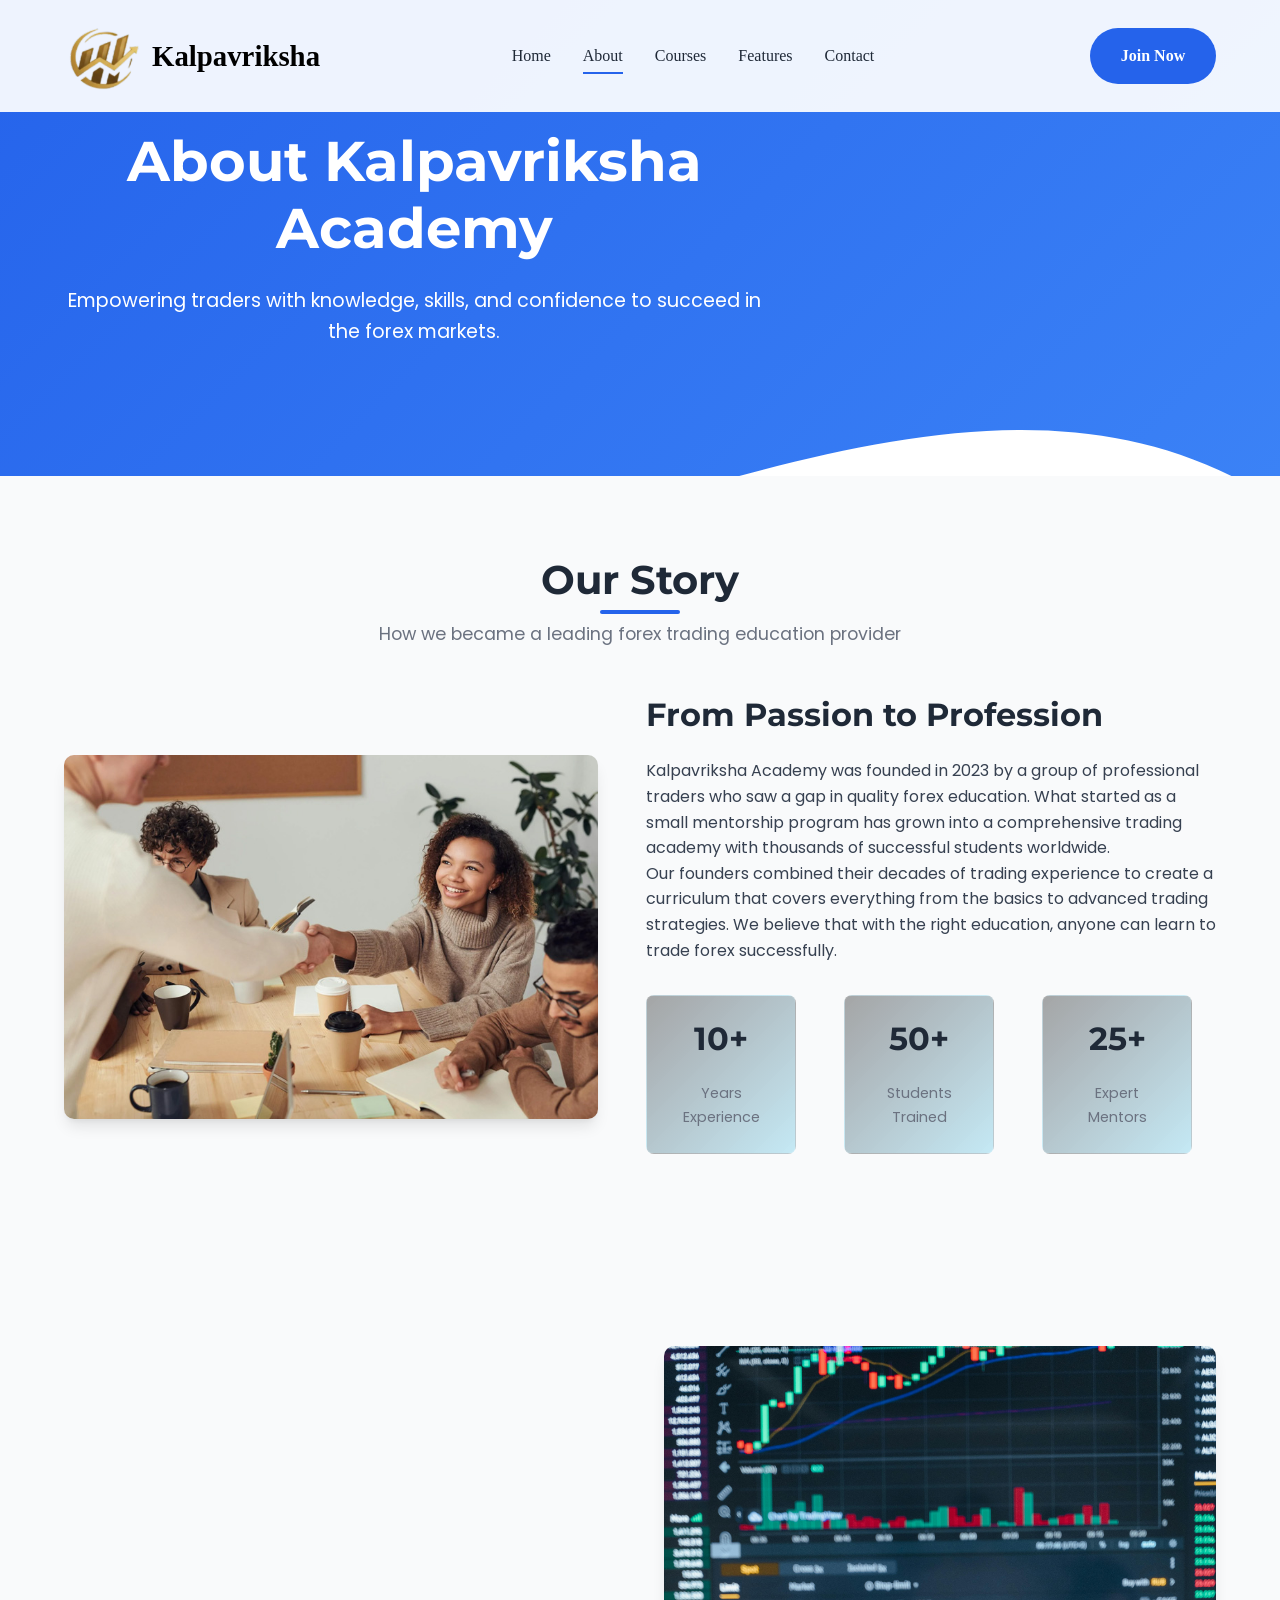
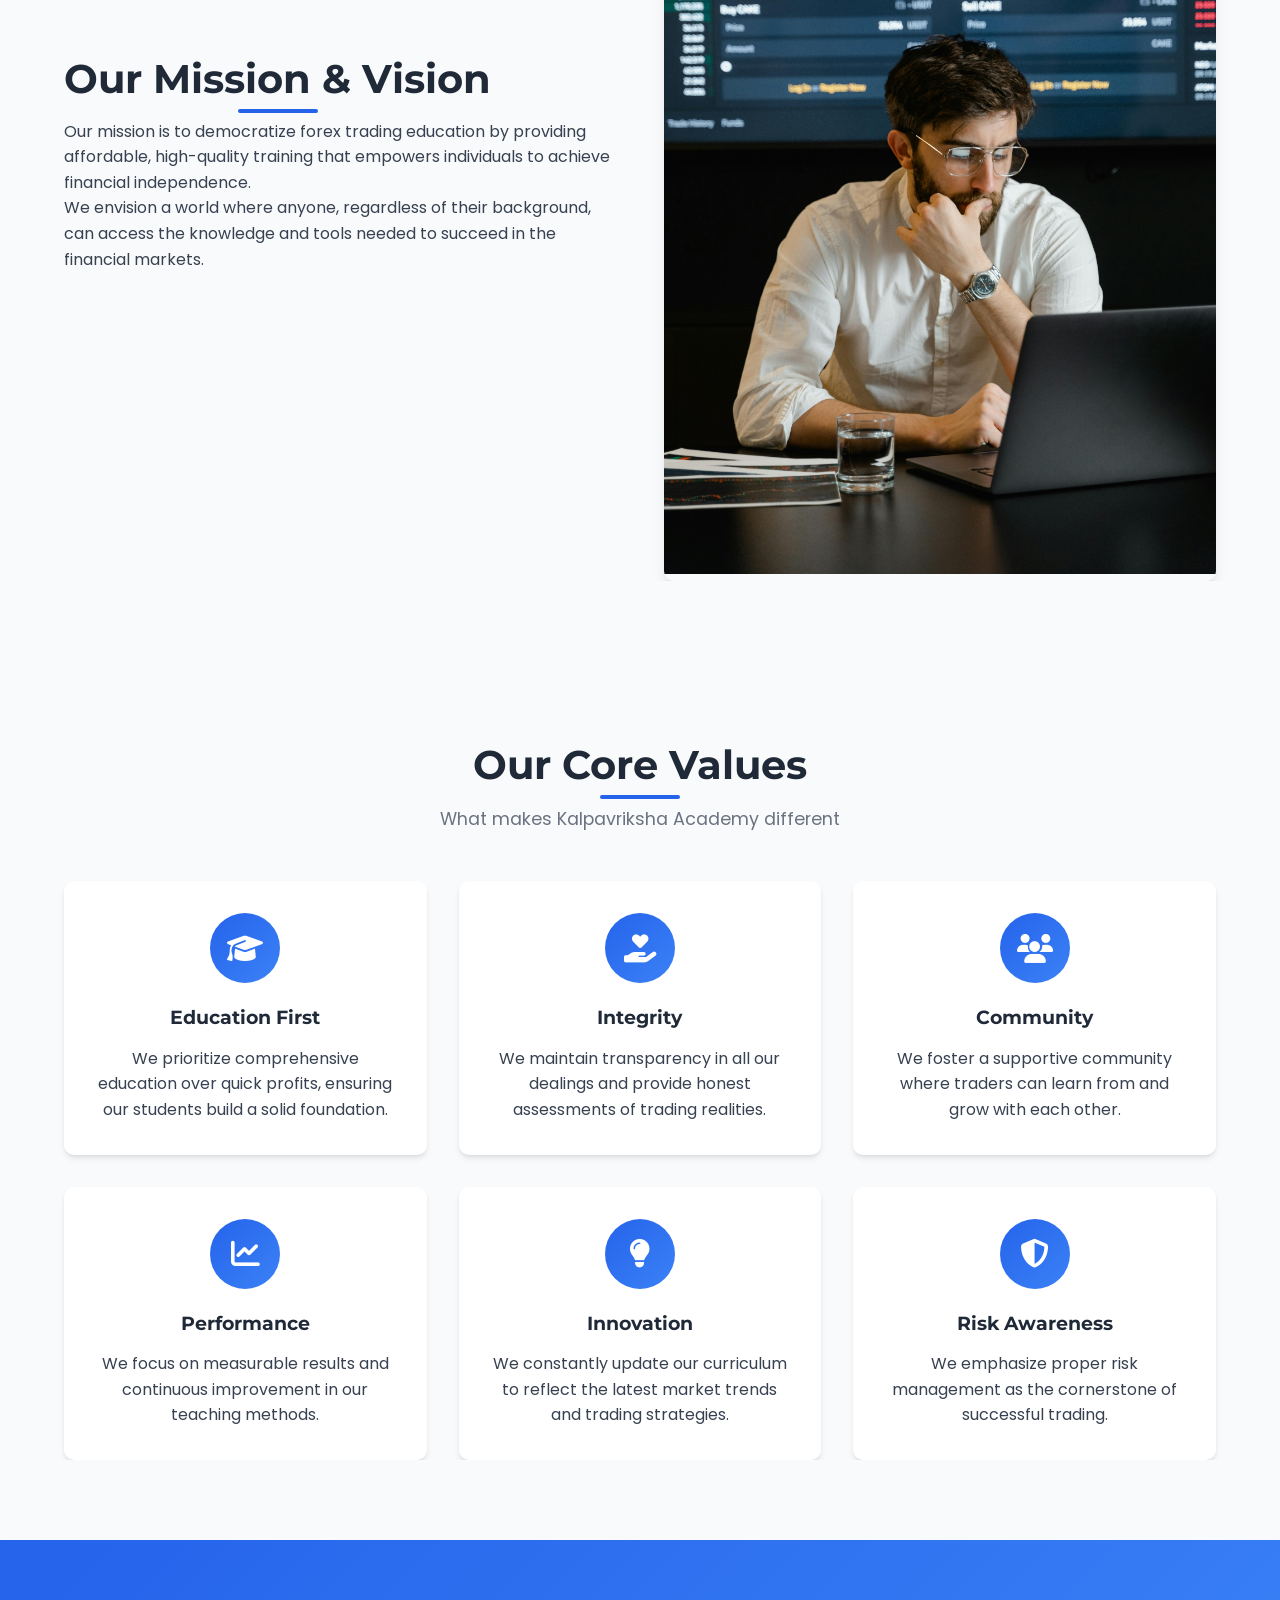
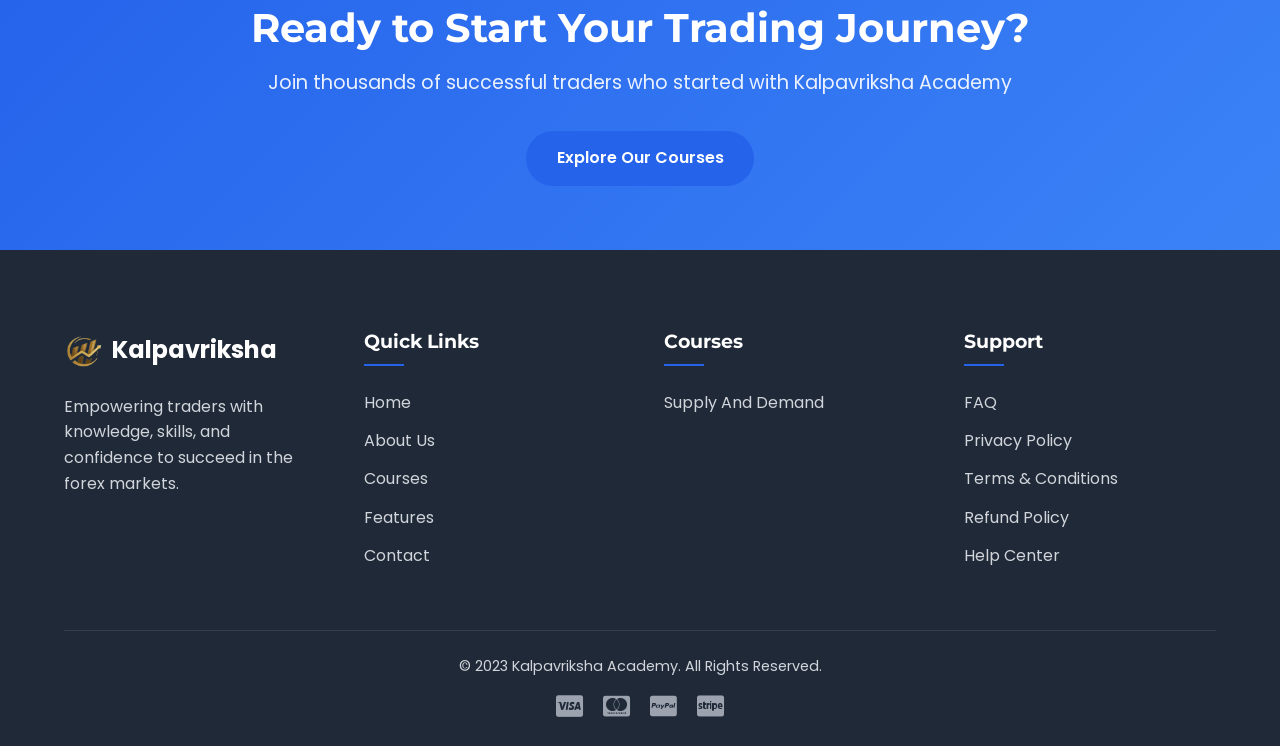
==== commit 6e3aca67: "kk" ====
--- a/about.html
+++ b/about.html
@@ -3,8 +3,8 @@
 <head>
     <meta charset="UTF-8">
     <meta name="viewport" content="width=device-width, initial-scale=1.0">
-    <title>About Us | ForexPro Academy</title>
-    <meta name="description" content="Learn about ForexPro Academy - our mission, vision, and the team behind your forex trading success.">
+    <title>About Us | Kalpavriksha Academy</title>
+    <meta name="description" content="Learn about Kalpavriksha Academy - our mission, vision, and the team behind your forex trading success.">
     
     <!-- Favicon -->
     
@@ -51,24 +51,27 @@
         <div class="container">
             <nav class="navbar">
                 <a href="index.html" class="logo">
-                    <img src="Gemini_Generated_Image_t2bd2at2bd2at2bd-removebg-preview.png" style="height: 80px; overflow: hidden;" alt="ForexPro Academy Logo">
-                    <span>Kalpavriksha</span>
+                    <img class="mlogo" src="./Gemini_Generated_Image_t2bd2at2bd2at2bd-removebg-preview.png" style="height: 80px; overflow: hidden;" alt="Kalpavriksha Academy Logo">
+                    <span class="Kalpavriksha"><p>Kalpavriksha</p></span>
                 </a>
                 
                 <div class="nav-links">
-                    <a href="index.html" class="nav-link">Home</a>
-                    <a href="about.html" class="nav-link active">About</a>
-                    <a href="courses.html" class="nav-link">Courses</a>
-                    <a href="features.html" class="nav-link">Features</a>
-                    <a href="contact.html" class="nav-link ">Contact</a>
-                    <a href="./form.html" class="btn btn-primary nav-cta">Join Now</a>
-                </div>
-                
-                <div class="mobile-menu-btn">
-                    <span></span>
-                    <span></span>
-                    <span></span>
-                </div>
+  <a href="./index.html" class="nav-link ">Home</a>
+  <a href="./about.html" class="nav-link active">About</a>
+  <a href="./courses.html" class="nav-link">Courses</a>
+  <a href="./features.html" class="nav-link">Features</a>
+  <a href="./contact.html" class="nav-link">Contact</a>
+</div>
+<div class="joinbutton">
+<a href="./form.html" class="btn btn-primary nav-cta">Join Now</a>
+</div>
+
+<div class="mobile-menu-btn">
+  <span></span>
+  <span></span>
+  <span></span>
+</div>
+
             </nav>
         </div>
     </header>
@@ -76,7 +79,7 @@
     <section class="page-hero">
         <div class="container">
             <div class="hero-content">
-                <h1 class="hero-title" data-aos="fade-up">About ForexPro Academy</h1>
+                <h1 class="hero-title" data-aos="fade-up">About Kalpavriksha Academy</h1>
                 <p class="hero-subtitle" data-aos="fade-up" data-aos-delay="100">Empowering traders with knowledge, skills, and confidence to succeed in the forex markets.</p>
             </div>
         </div>
@@ -102,7 +105,7 @@
                 
                 <div class="about-text" data-aos="fade-left">
                     <h3>From Passion to Profession</h3>
-                    <p>ForexPro Academy was founded in 2010 by a group of professional traders who saw a gap in quality forex education. What started as a small mentorship program has grown into a comprehensive trading academy with thousands of successful students worldwide.</p>
+                    <p>Kalpavriksha Academy was founded in 2023 by a group of professional traders who saw a gap in quality forex education. What started as a small mentorship program has grown into a comprehensive trading academy with thousands of successful students worldwide.</p>
                     
                     <p>Our founders combined their decades of trading experience to create a curriculum that covers everything from the basics to advanced trading strategies. We believe that with the right education, anyone can learn to trade forex successfully.</p>
                     
@@ -142,88 +145,16 @@
         </div>
     </section>
 
-    <!-- Team Section -->
-    <section class="section team-section">
-        <div class="container">
-            <div class="section-header" data-aos="fade-up">
-                <h2 class="section-title">Meet Our Expert Team</h2>
-                <p class="section-subtitle">Learn from the best in the industry</p>
-            </div>
-            
-            <div class="team-grid">
-                <div class="team-member" data-aos="fade-up" data-aos-delay="100">
-                    <div class="member-image">
-                        <img src="person-4.jpg" alt="John Smith">
-                        <div class="social-links">
-                            <a href="#"><i class="fab fa-linkedin-in"></i></a>
-                            <a href="#"><i class="fab fa-twitter"></i></a>
-                            <a href="#"><i class="fab fa-instagram"></i></a>
-                        </div>
-                    </div>
-                    <div class="member-info">
-                        <h3>John Smith</h3>
-                        <p>Founder & CEO</p>
-                        <span>15+ Years Trading Experience</span>
-                    </div>
-                </div>
-                
-                <div class="team-member" data-aos="fade-up" data-aos-delay="200">
-                    <div class="member-image">
-                        <img src="person-3.jpg" alt="Sarah Johnson">
-                        <div class="social-links">
-                            <a href="#"><i class="fab fa-linkedin-in"></i></a>
-                            <a href="#"><i class="fab fa-twitter"></i></a>
-                            <a href="#"><i class="fab fa-instagram"></i></a>
-                        </div>
-                    </div>
-                    <div class="member-info">
-                        <h3>Sarah Johnson</h3>
-                        <p>Head of Education</p>
-                        <span>12+ Years Trading Experience</span>
-                    </div>
-                </div>
-                
-                <div class="team-member" data-aos="fade-up" data-aos-delay="300">
-                    <div class="member-image">
-                        <img src="person-1.jpg" alt="Michael Chen">
-                        <div class="social-links">
-                            <a href="#"><i class="fab fa-linkedin-in"></i></a>
-                            <a href="#"><i class="fab fa-twitter"></i></a>
-                            <a href="#"><i class="fab fa-instagram"></i></a>
-                        </div>
-                    </div>
-                    <div class="member-info">
-                        <h3>Michael Chen</h3>
-                        <p>Senior Trading Mentor</p>
-                        <span>10+ Years Trading Experience</span>
-                    </div>
-                </div>
-                
-                <div class="team-member" data-aos="fade-up" data-aos-delay="400">
-                    <div class="member-image">
-                        <img src="person-2.jpg" alt="David Rodriguez">
-                        <div class="social-links">
-                            <a href="#"><i class="fab fa-linkedin-in"></i></a>
-                            <a href="#"><i class="fab fa-twitter"></i></a>
-                            <a href="#"><i class="fab fa-instagram"></i></a>
-                        </div>
-                    </div>
-                    <div class="member-info">
-                        <h3>David Rodriguez</h3>
-                        <p>Technical Analysis Expert</p>
-                        <span>8+ Years Trading Experience</span>
-                    </div>
-                </div>
-            </div>
-        </div>
-    </section>
+
+                
+                
 
     <!-- Values Section -->
     <section class="section values-section">
         <div class="container">
             <div class="section-header" data-aos="fade-up">
                 <h2 class="section-title">Our Core Values</h2>
-                <p class="section-subtitle">What makes ForexPro Academy different</p>
+                <p class="section-subtitle">What makes Kalpavriksha Academy different</p>
             </div>
             
             <div class="values-grid">
@@ -283,8 +214,8 @@
         <div class="container">
             <div class="cta-content" data-aos="zoom-in">
                 <h2>Ready to Start Your Trading Journey?</h2>
-                <p>Join thousands of successful traders who started with ForexPro Academy</p>
-                <a href="courses.html" class="btn btn-primary">Explore Our Courses</a>
+                <p>Join thousands of successful traders who started with Kalpavriksha Academy</p>
+                <a href="./courses.html" class="btn btn-primary">Explore Our Courses</a>
             </div>
         </div>
     </section>
@@ -295,7 +226,7 @@
             <div class="footer-content">
                 <div class="footer-col">
                     <a href="index.html" class="footer-logo">
-                        <img src="Gemini_Generated_Image_t2bd2at2bd2at2bd-removebg-preview.png" alt="ForexPro Academy Logo">
+                        <img src="Gemini_Generated_Image_t2bd2at2bd2at2bd-removebg-preview.png" alt="Kalpavriksha Academy Logo">
                         <span>Kalpavriksha</span>
                     </a>
                     <p>Empowering traders with knowledge, skills, and confidence to succeed in the forex markets.</p>
@@ -315,28 +246,24 @@
                 <div class="footer-col">
                     <h3>Courses</h3>
                     <ul>
-                        <li><a href="#">Beginner Course</a></li>
-                        <li><a href="#">Intermediate Course</a></li>
-                        <li><a href="#">Advanced Course</a></li>
-                        <li><a href="#">Mentorship Program</a></li>
-                        <li><a href="#">Live Trading Sessions</a></li>
+                        <li><a href="./courses.html">Supply And Demand</a></li>
                     </ul>
                 </div>
                 
                 <div class="footer-col">
                     <h3>Support</h3>
                     <ul>
-                        <li><a href="#">FAQ</a></li>
-                        <li><a href="#">Privacy Policy</a></li>
-                        <li><a href="#">Terms & Conditions</a></li>
-                        <li><a href="#">Refund Policy</a></li>
-                        <li><a href="#">Help Center</a></li>
+                        <li><a href="./contact.html">FAQ</a></li>
+                        <li><a href="./contact.html">Privacy Policy</a></li>
+                        <li><a href="./contact.html">Terms & Conditions</a></li>
+                        <li><a href="./contact.html">Refund Policy</a></li>
+                        <li><a href="./contact.html">Help Center</a></li>
                     </ul>
                 </div>
             </div>
             
             <div class="footer-bottom">
-                <p>&copy; 2023 ForexPro Academy. All Rights Reserved.</p>
+                <p>&copy; 2023 Kalpavriksha Academy. All Rights Reserved.</p>
                 <div class="footer-payments">
                     <i class="fab fa-cc-visa"></i>
                     <i class="fab fa-cc-mastercard"></i>
--- a/css/style.css
+++ b/css/style.css
@@ -1,3 +1,8 @@
+*{
+    margin: 0px;
+    padding: 0px;
+}
+
 /* Base Styles */
 :root {
     --primary-color: #2563eb;
@@ -58,11 +63,11 @@
     margin-bottom: 1rem;
 }
 
-p {
+/* p {
     margin-bottom: 1rem;
-}
-
-a {
+} */
+
+a{
     text-decoration: none;
     color: inherit;
     transition: var(--transition);
@@ -121,7 +126,7 @@
 }
 
 .text-gradient {
-    background: linear-gradient(90deg, var(--primary-color), var(--accent-color));
+    background: linear-gradient(90deg, #1eff4c, #acee8b);;
     -webkit-background-clip: text;
     background-clip: text;
     color: transparent;
@@ -272,14 +277,52 @@
     z-index: 999;
     transition: all 0.3s ease;
     padding: 1rem 0;
+    /* font-family:"Cormorant_Garamond", sans-serif;     */
+    background-color: #ffffffeb;
+     font-family: "Merriweather", serif;
+  font-optical-sizing: auto;
+  /* font-weight: 400; */
+  font-style: normal;
+  font-variation-settings:
+    "wdth" 100;
+
+
+}
+.header p{
+    font-size: larger !important;    
+    color: black;
+
+}
+
+.header nav-links a{
+    color: var(--white);
+    text-decoration: none;
+    color: black;
+    font-size: 16px;
+    font-weight: 600;
+
+}
+@font-face {
+    font-family: 'Righteous';
+    src: url('/fonts/Righteous/Righteous-Regular.ttf') format('truetype');
+    font-weight: normal;
+    font-style: normal;
+}
+@font-face {
+    font-family: 'Cormorant_Garamond';
+    src: url('/fonts/Cormorant_Garamond/CormorantGaramond-Italic-VariableFont_wght.ttf') format('truetype');
+    font-weight: normal;
+    font-style: normal;
 }
 
 .header.scrolled {
-    background-color: rgba(255, 255, 255, 0.95);
+    background-color: rgb(255, 255, 255);
     box-shadow: var(--shadow-sm);
     padding: 0.5rem 0;
 }
-
+.header.scrolled a {
+    color: var(--dark-color);
+}
 .navbar {
     display: flex;
     justify-content: space-between;
@@ -420,6 +463,8 @@
 
 .stat-item-1 {
     background-color: rgba(0, 100, 255, 0.1); /* Blue */
+    width: 300px;
+    margin-left: 0px;
 }
 .stat-item-2 {
     background-color: rgba(0, 200, 100, 0.1); /* Green */
@@ -650,6 +695,16 @@
 
 .course-footer {
     padding: 0 1.5rem 1.5rem;
+}
+.Sub .btn{
+    display: inline-block;
+    padding: 0.8rem 1.8rem;
+    border-radius: 0px !important;
+    font-weight: 600;
+    text-align: center;
+    cursor: pointer;
+    transition: var(--transition);
+    border: 2px solid transparent;
 }
 
 .course-badge {
@@ -1780,6 +1835,10 @@
     
     .stats-grid {
         grid-template-columns: repeat(2, 1fr);
+        /* display: flex; */
+    grid-template-columns: repeat(3, 1fr);
+    gap: 10px;
+    margin: 0px;
     }
     
     .hero-stats {
@@ -1864,7 +1923,11 @@
     }
     
     .stats-grid {
-        grid-template-columns: 1fr;
+        grid-template-columns: repeat(2, 1fr);
+        /* display: flex;
+    grid-template-columns: repeat(3, 1fr);
+    gap: 1px;
+    margin: 0; */
     }
     
     .team-grid,
@@ -2151,5 +2214,313 @@
 
 
 
-
-
+/* .map-container {
+  width: 100%;
+  max-width: 1000px;
+  margin-left: auto;
+  margin-right: auto;
+} */
+.map-container iframe {
+  width: 100%;
+}
+html, body {
+  overflow-x: hidden;
+}
+.section, .container {
+  overflow: hidden;
+}
+
+@media (max-width: 768px) {
+  .hero {
+    padding-top: 100px; /* adjust if your navbar is taller */
+  }
+  .hero-title {
+    font-size: 2rem; /* smaller title so it doesn't overflow */
+  }
+}
+@media (max-width: 768px) {
+  .hero-stats {
+    flex-wrap: nowrap;
+     /* allows scroll if too tight */
+    gap: 0px;
+    margin-bottom: 20px;
+    margin-top: 0px;
+  }
+  .stat-item {
+    flex: 0 0 150px; /* fixed width so all 3 fit in scroll */
+  }
+}
+
+/* Tablet & mobile adjustments */
+@media (max-width: 992px) {
+  .course-body {
+    gap: 40px;
+    margin-left: 0;
+    flex-wrap: wrap;
+    justify-content: center;
+  }
+}
+
+/* Small mobile */
+@media (max-width: 576px) {
+  .course-body {
+    flex-direction: column;
+    gap: 20px;
+    align-items: flex-start; /* or center if you want centered items */
+    margin-left: 0;
+  }
+}
+@media (max-width: 768px) {
+  .contact-content {
+    flex-direction: column;
+    gap: 2rem;
+  }
+  
+  .contact-info, 
+  .contact-form {
+    width: 100%;
+  }
+
+  .contact-info {
+    order: 1; /* show info first */
+  }
+
+  .contact-form {
+    order: 2;
+  }
+}
+/* Responsive Contact Section */
+@media (max-width: 992px) {
+  .contact-content {
+    flex-direction: column;
+    gap: 2rem;
+  }
+
+  .contact-info, 
+  .contact-form {
+    width: 100%;
+  }
+
+  /* Make contact-info items stack nicely */
+  .info-item {
+    flex-direction: column;
+    align-items: flex-start;
+    text-align: left;
+  }
+
+  .info-icon {
+    margin-bottom: 0.5rem;
+  }
+}
+
+/* Extra small devices */
+@media (max-width: 576px) {
+  .contact-content {
+    gap: 1.5rem;
+  }
+
+  .info-text h3 {
+    font-size: 1rem;
+  }
+
+  .info-text p {
+    font-size: 0.85rem;
+  }
+}
+@media (max-width: 768px) {
+  .nav-cta {
+    margin-left: auto;
+  }
+}
+
+
+/* Mobile styles */
+/* Navbar Responsive Styles */
+@media (max-width: 1200px) {
+    .nav-links {
+        gap: 1rem;
+    }
+    .nav-link {
+        margin: 0 0.8rem;
+    }
+}
+
+@media (max-width: 992px) {
+    .navbar {
+        padding: 0.8rem 0;
+    }
+    .logo {
+        font-size: 1.3rem;
+    }
+    .logo img {
+        height: 35px;
+    }
+    .nav-links {
+        gap: 0.8rem;
+    }
+    .nav-link {
+        margin: 0 0.6rem;
+        font-size: 0.95rem;
+    }
+    .joinbutton a {
+        margin-left: 0 ;
+        margin-top: 0px !important;
+        font-size: 0.9rem ;
+    }
+    .Kalpavriksha p {
+        margin-top: 0px;
+    }
+}
+
+@media (max-width: 768px) {
+    .navbar {
+        padding: 0.6rem 0;
+        position: relative;
+    }
+    .logo {
+        font-size: 1.2rem;
+    }
+    .logo img {
+        height: 30px;
+    }
+    .Kalpavriksha p {
+        font-size: 17px;
+        margin-top: 15px;
+    }
+    
+    .nav-links {
+        position: fixed;
+        top: 70px;
+        left: -100%;
+        width: 100%;
+        height: calc(100vh - 70px);
+        background-color: #ffffffdf;
+        flex-direction: column;
+        align-items: center;
+        justify-content: flex-start;
+        padding: 2rem 0;
+        transition: all 0.5s ease;
+        gap: 1.5rem;
+        
+    }
+    
+    .nav-links.active {
+        left: 0;
+        max-height: 530px;
+        margin-top: 35px;
+    }
+    
+    .nav-link {
+        margin: 0;
+        padding: 0.8rem 1.5rem;
+        font-size: 1.1rem;
+        color: var(--black);
+    }
+    
+    .nav-link::after {
+        display: none;
+    }
+    
+    .joinbutton {
+        margin-left: auto;
+        margin-right: 15px;
+    }
+    
+    .joinbutton a {
+        height: 40px;
+        width: 100px;
+        border-radius: 12px;
+        font-size: 10px;
+        padding: 10px 0;
+        margin-bottom: 0;
+        margin-left: 0;
+    }
+    
+    .mobile-menu-btn {
+        display: flex;
+        z-index: 1000;
+    }
+    
+    .mobile-menu-btn span {
+        background-color: var(--white);
+    }
+    
+    .header.scrolled .mobile-menu-btn span {
+        background-color: var(--dark-color);
+    }
+}
+
+@media (max-width: 576px) {
+    .logo {
+        font-size: 1.1rem;
+    }
+    .logo img {
+        height: 60px !important;
+        margin-top: 0px !important;
+    }
+    .Kalpavriksha p {
+        font-size: 16px;
+        margin-top: 0px;
+    }
+    
+    .nav-links {
+        top: 65px;
+        height: calc(100vh - 65px);
+    }
+    
+    .nav-link {
+        padding: 0.7rem 1.2rem;
+        font-size: 1rem;
+    }
+    
+    .joinbutton a {
+        height: 36px;
+        width: 80px;
+        font-size: 9px;
+        padding: 9px 0;
+        margin-left: 15px;
+        margin-right: 15px;
+        margin-top: 0px;
+    }
+    
+}
+
+@media (max-width: 400px) {
+    .logo {
+        font-size: 1rem;
+    }
+    .logo img {
+        height: 50px !important;
+        margin: 0px;
+    }
+    .Kalpavriksha p {
+        font-size: 17px !important;
+        margin-top: 0px;
+    }
+    
+    .joinbutton a {
+        height: 34px;
+        width: 75px;
+        font-size: 8px;
+        padding: 8px 0;
+    }
+    
+    .mobile-menu-btn {
+        width: 26px;
+        height: 18px;
+    }
+
+    .stat-item {
+        height: 120px;
+    }
+    
+    .mobile-menu-btn span {
+        height: 2.5px;
+    }
+    
+}
+
+/* Fix hero title being hidden under navbar */
+.hero {
+  padding-top: 100px; /* Adjust for header height */
+}
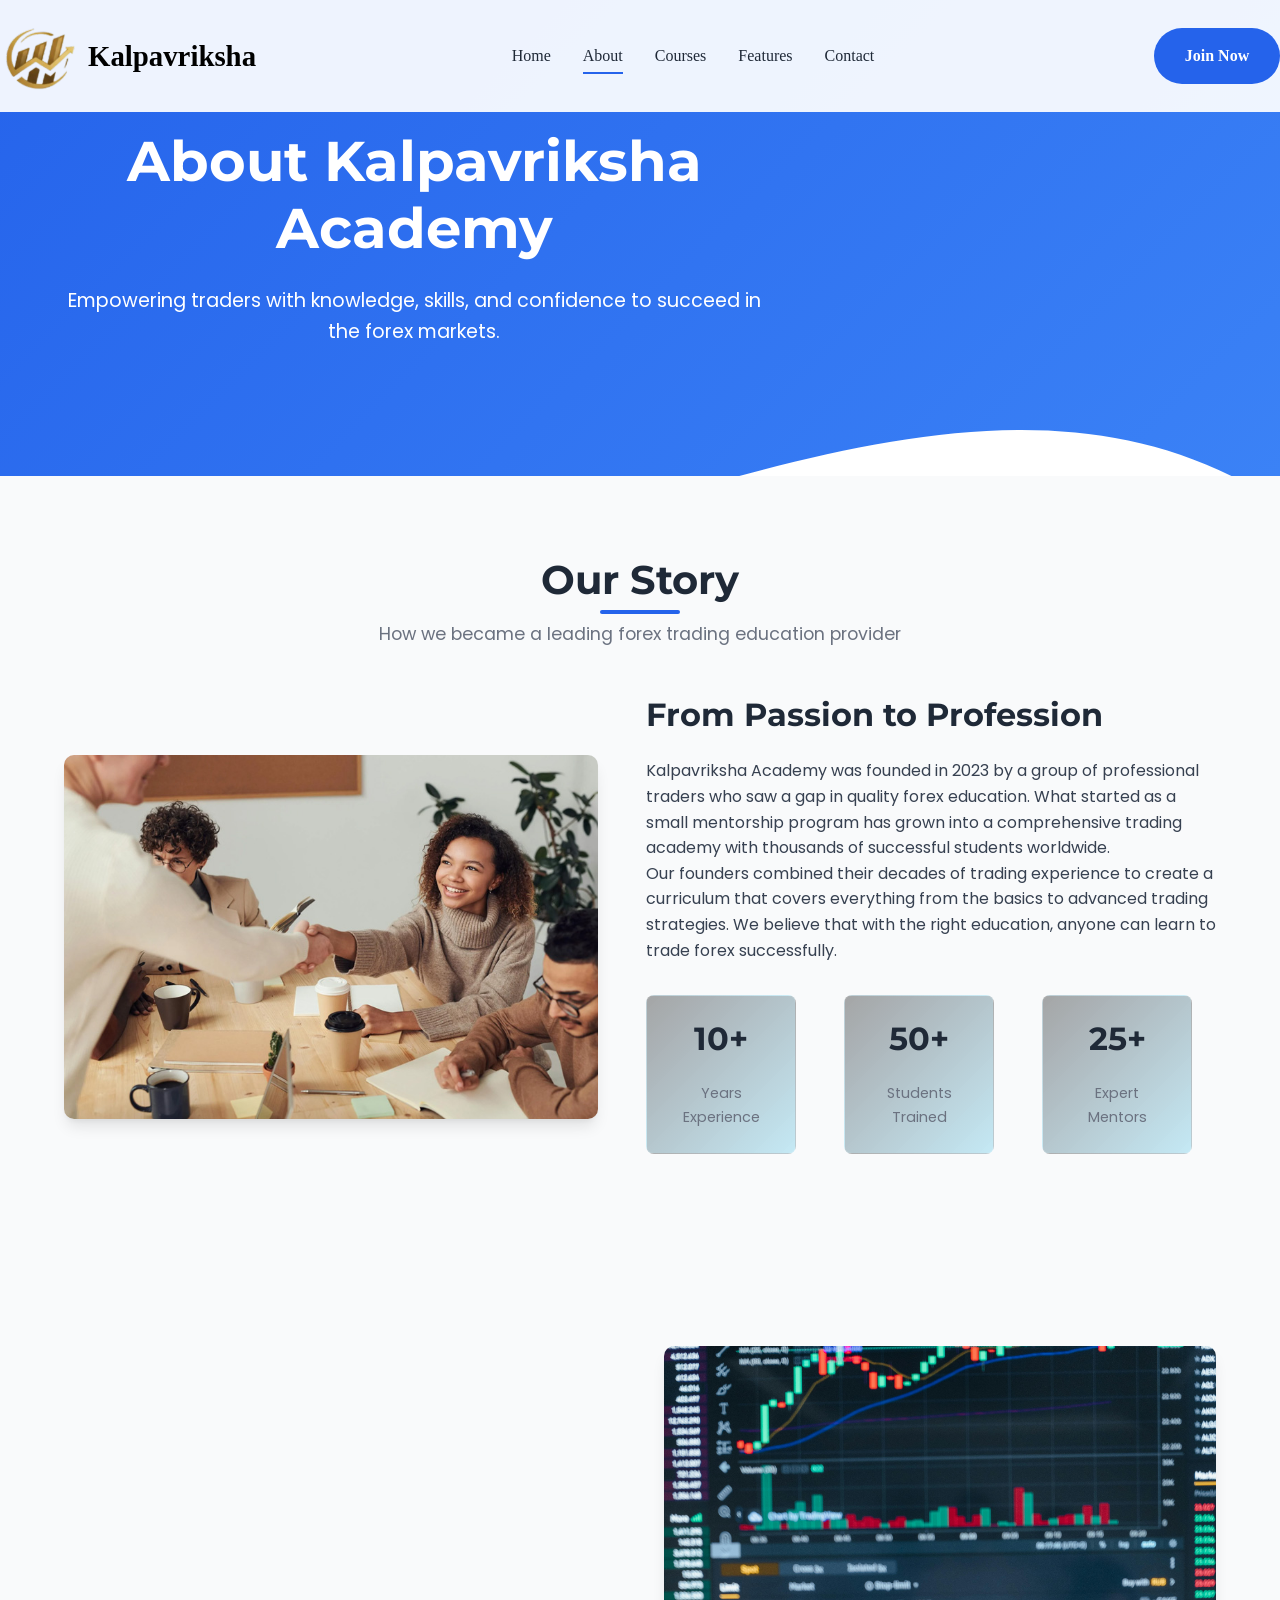
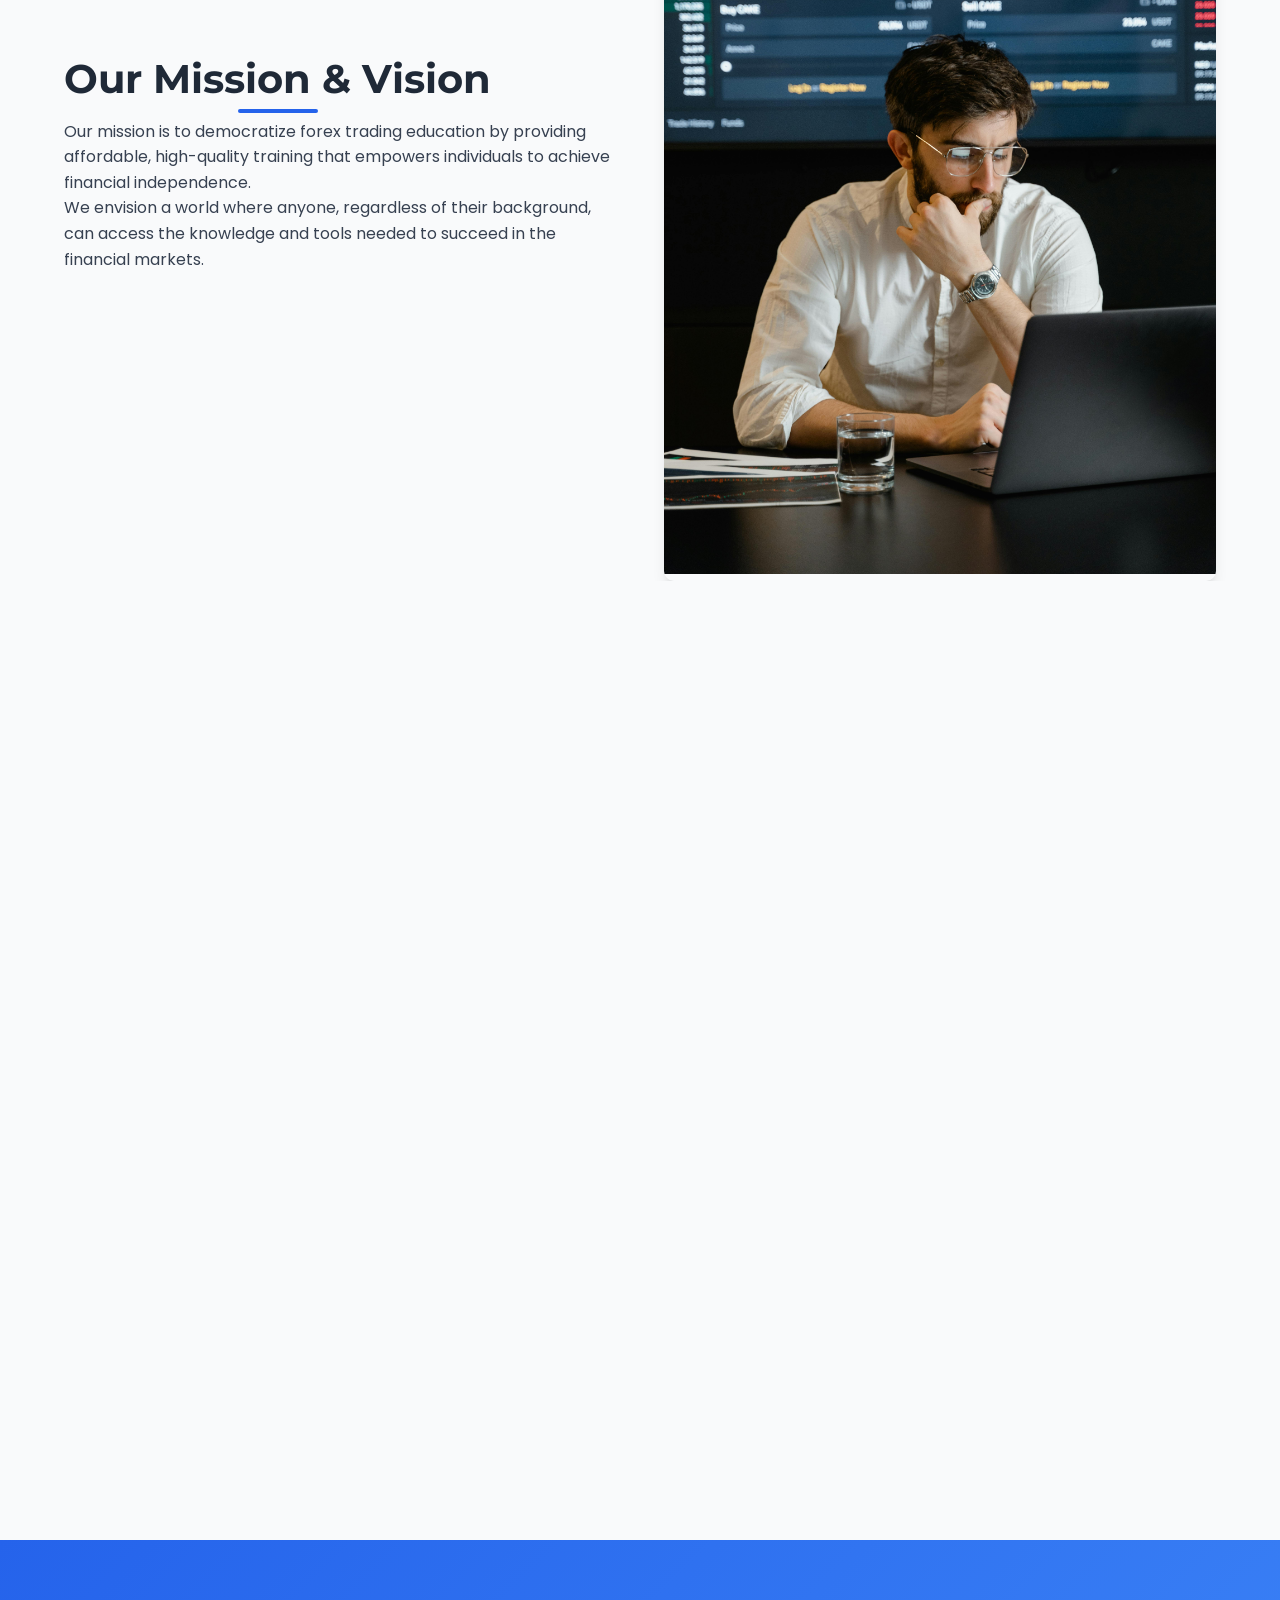
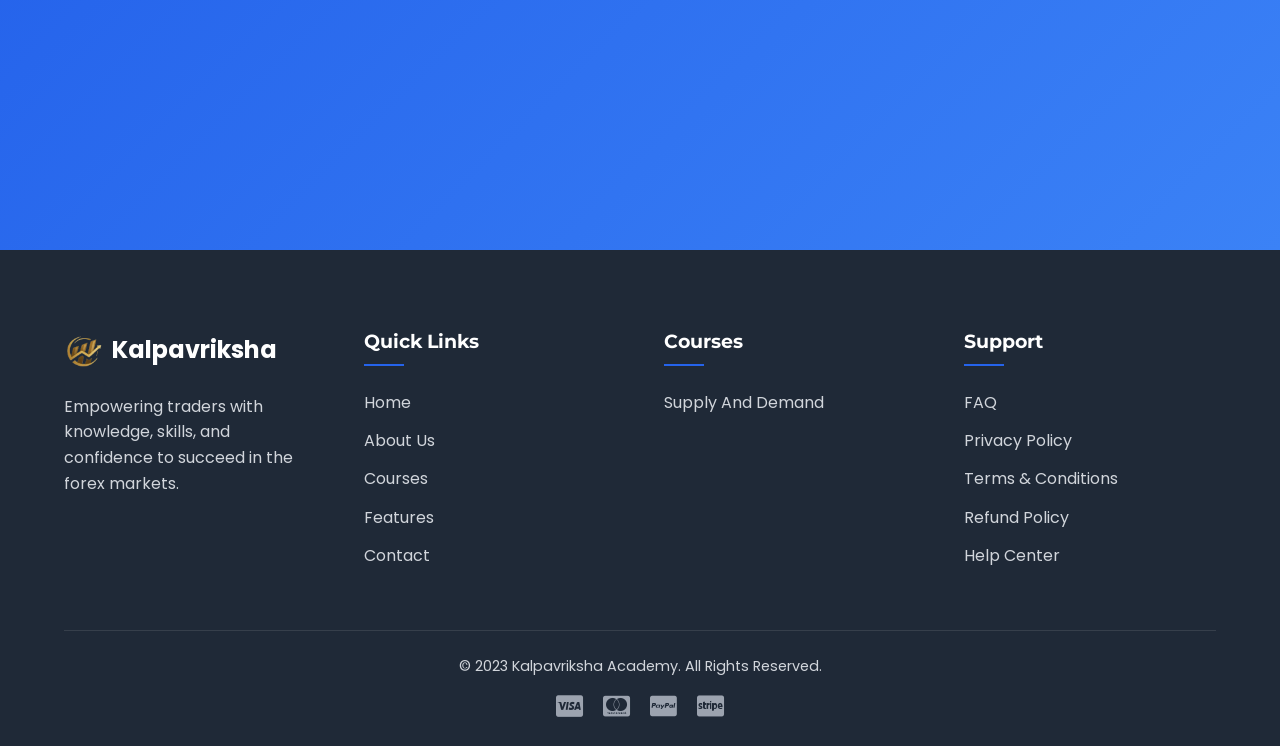
==== commit b7849f29: "aa" ====
--- a/about.html
+++ b/about.html
@@ -48,7 +48,7 @@
 
     <!-- Header/Navbar -->
     <header class="header">
-        <div class="container">
+        <div class="container1">
             <nav class="navbar">
                 <a href="index.html" class="logo">
                     <img class="mlogo" src="./Gemini_Generated_Image_t2bd2at2bd2at2bd-removebg-preview.png" style="height: 80px; overflow: hidden;" alt="Kalpavriksha Academy Logo">
--- a/css/style.css
+++ b/css/style.css
@@ -2452,10 +2452,12 @@
 
 @media (max-width: 576px) {
     .logo {
-        font-size: 1.1rem;
+        font-size: .8rem;
+        margin-left: 10px;
     }
     .logo img {
         height: 60px !important;
+        width: 60px !important;
         margin-top: 0px !important;
     }
     .Kalpavriksha p {
@@ -2487,10 +2489,20 @@
 
 @media (max-width: 400px) {
     .logo {
-        font-size: 1rem;
+        font-size: .8rem !important;
+        margin-left: 20px;
+    }
+    .container1{
+        
+    margin-left: 0px;
+    margin-right: 0px;
+    padding-left: 0px;
+    padding-right: 0px;
+
     }
     .logo img {
         height: 50px !important;
+        width: 50px !important;
         margin: 0px;
     }
     .Kalpavriksha p {
@@ -2517,7 +2529,9 @@
     .mobile-menu-btn span {
         height: 2.5px;
     }
-    
+    .mobile-menu-btn{
+        margin-right: 30px;
+    }
 }
 
 /* Fix hero title being hidden under navbar */
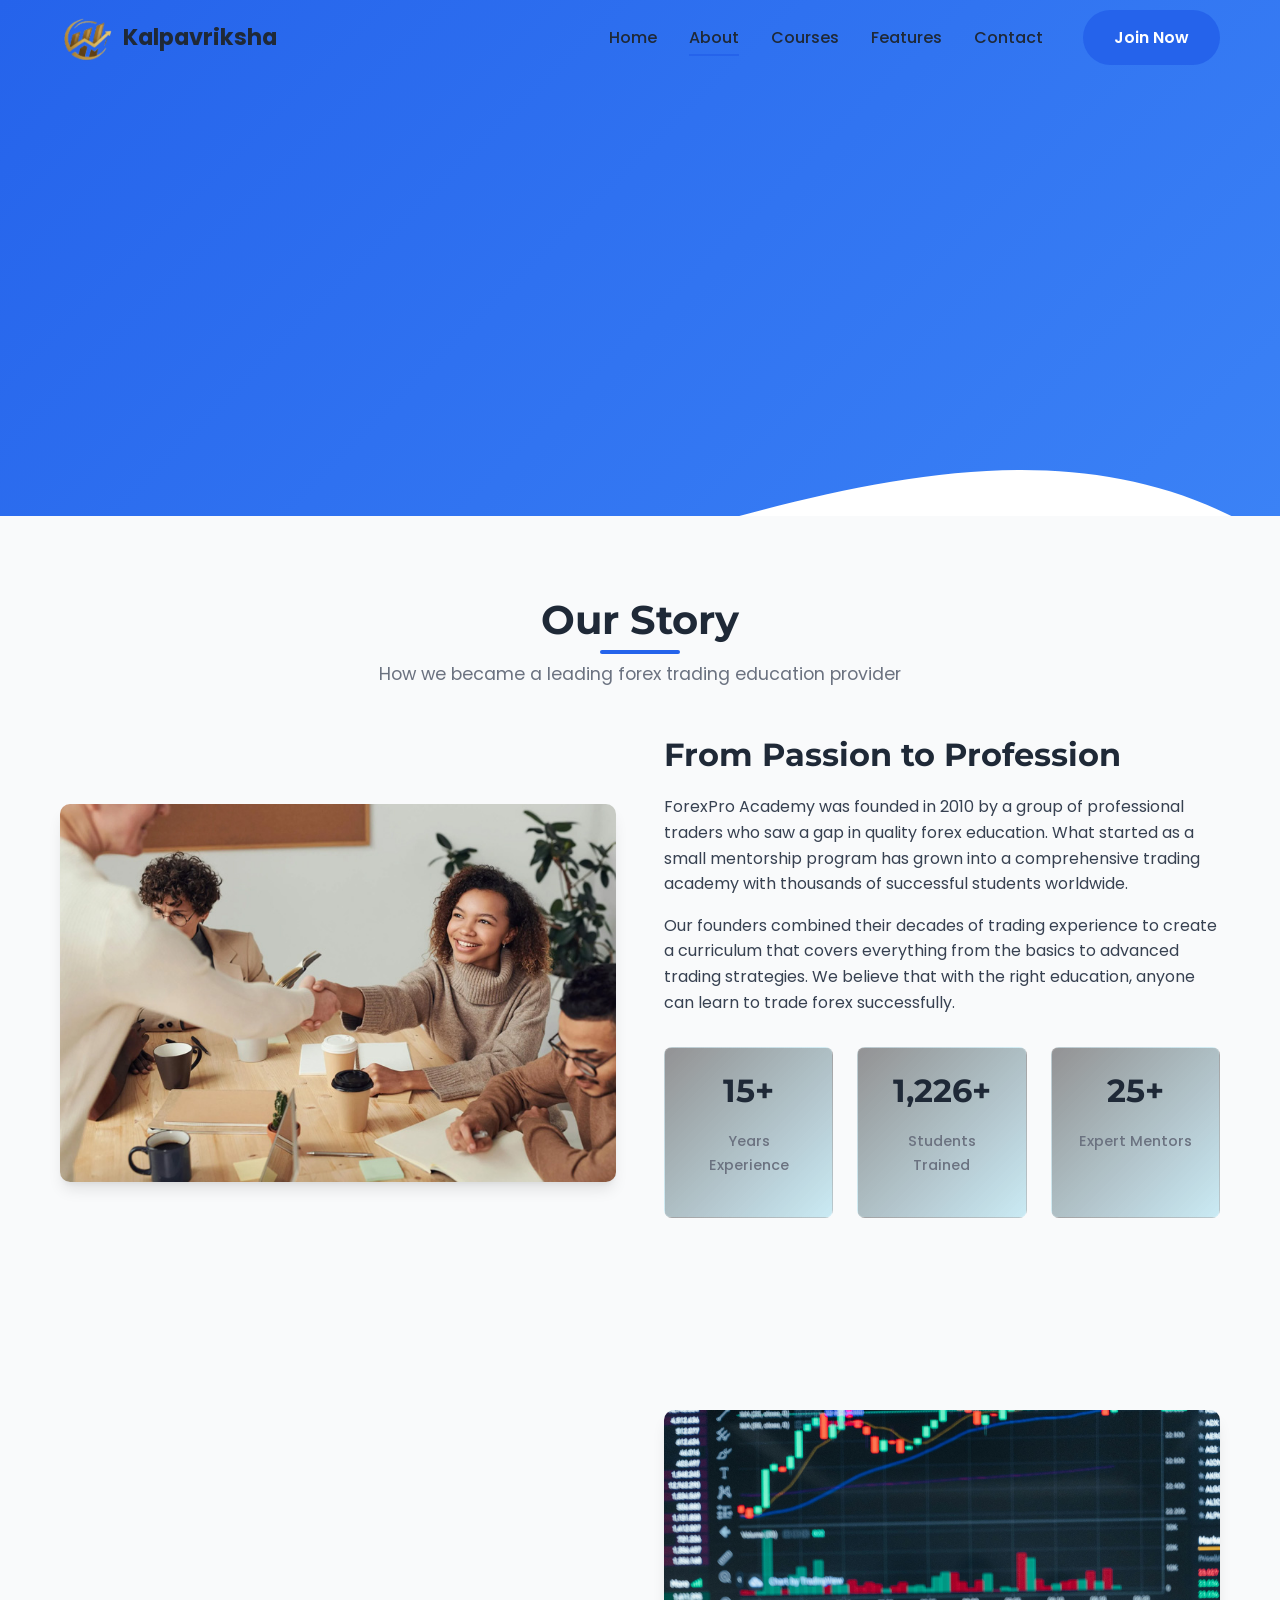
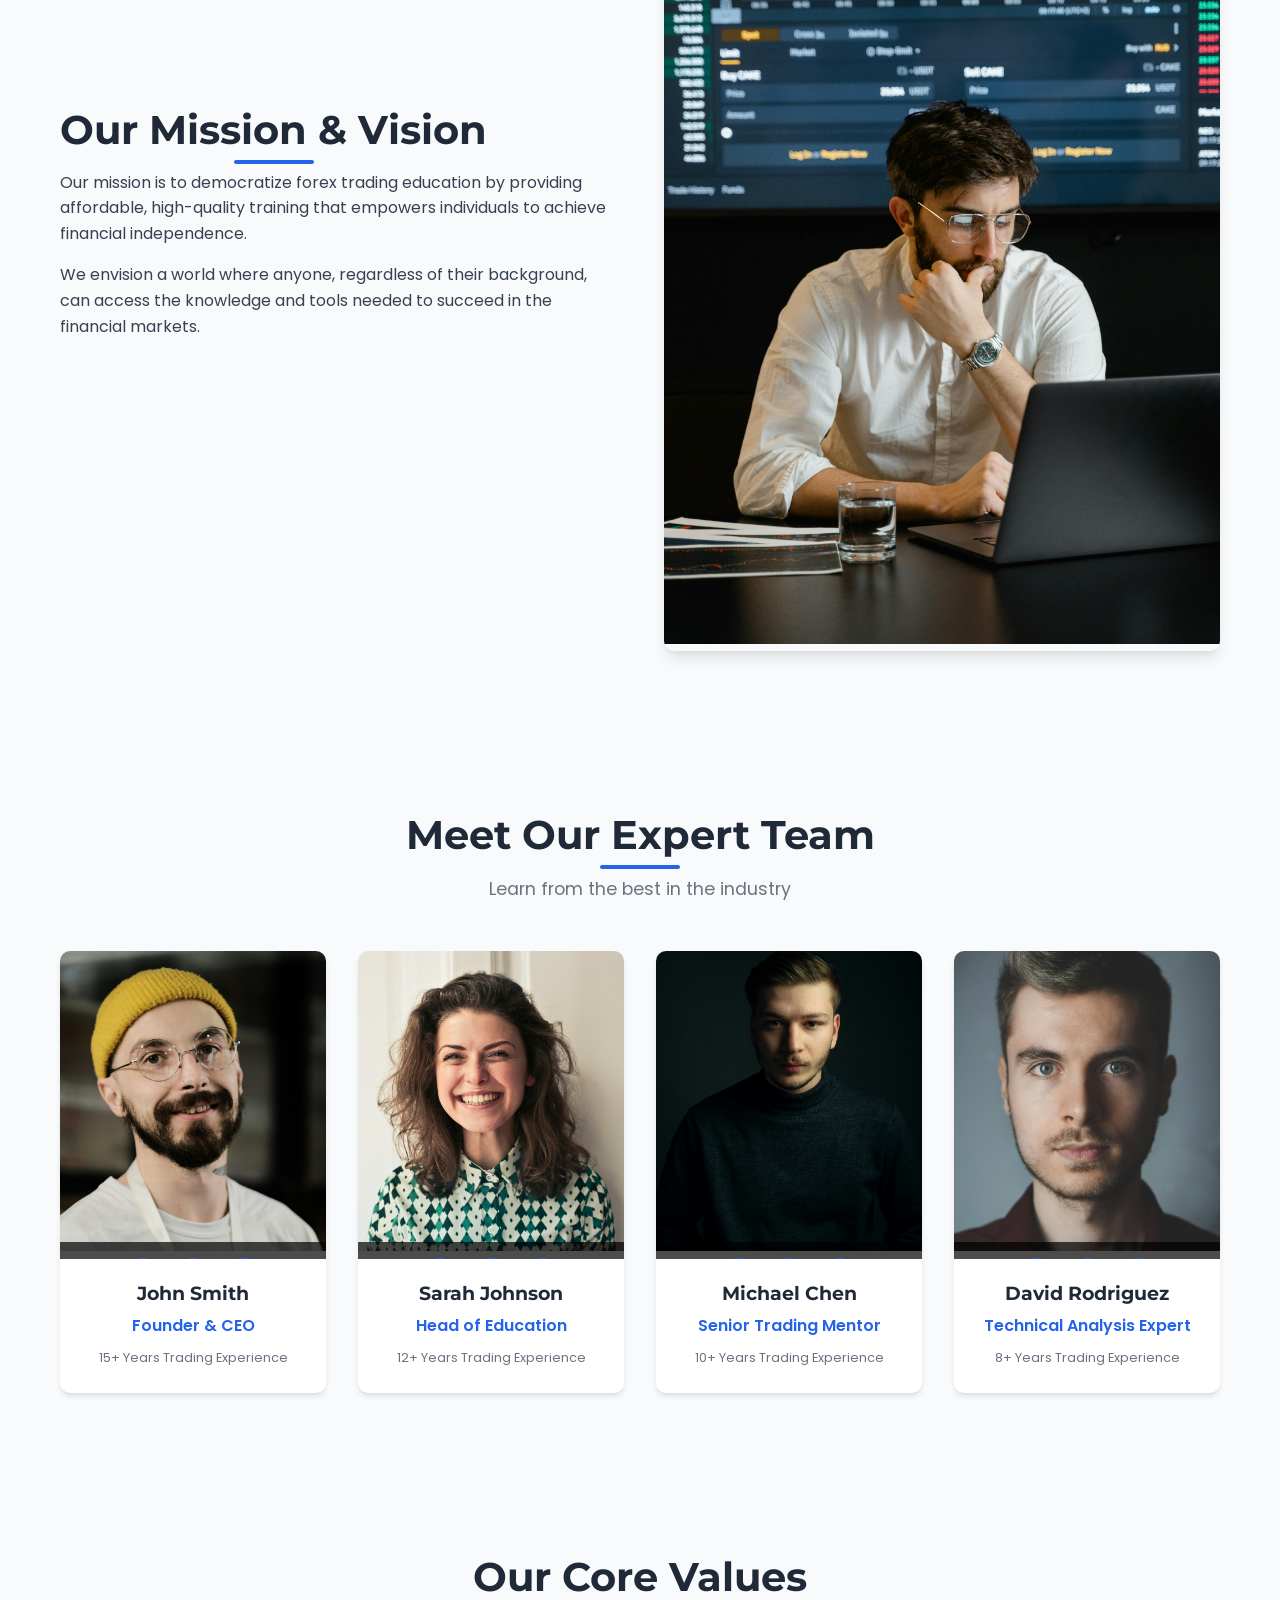
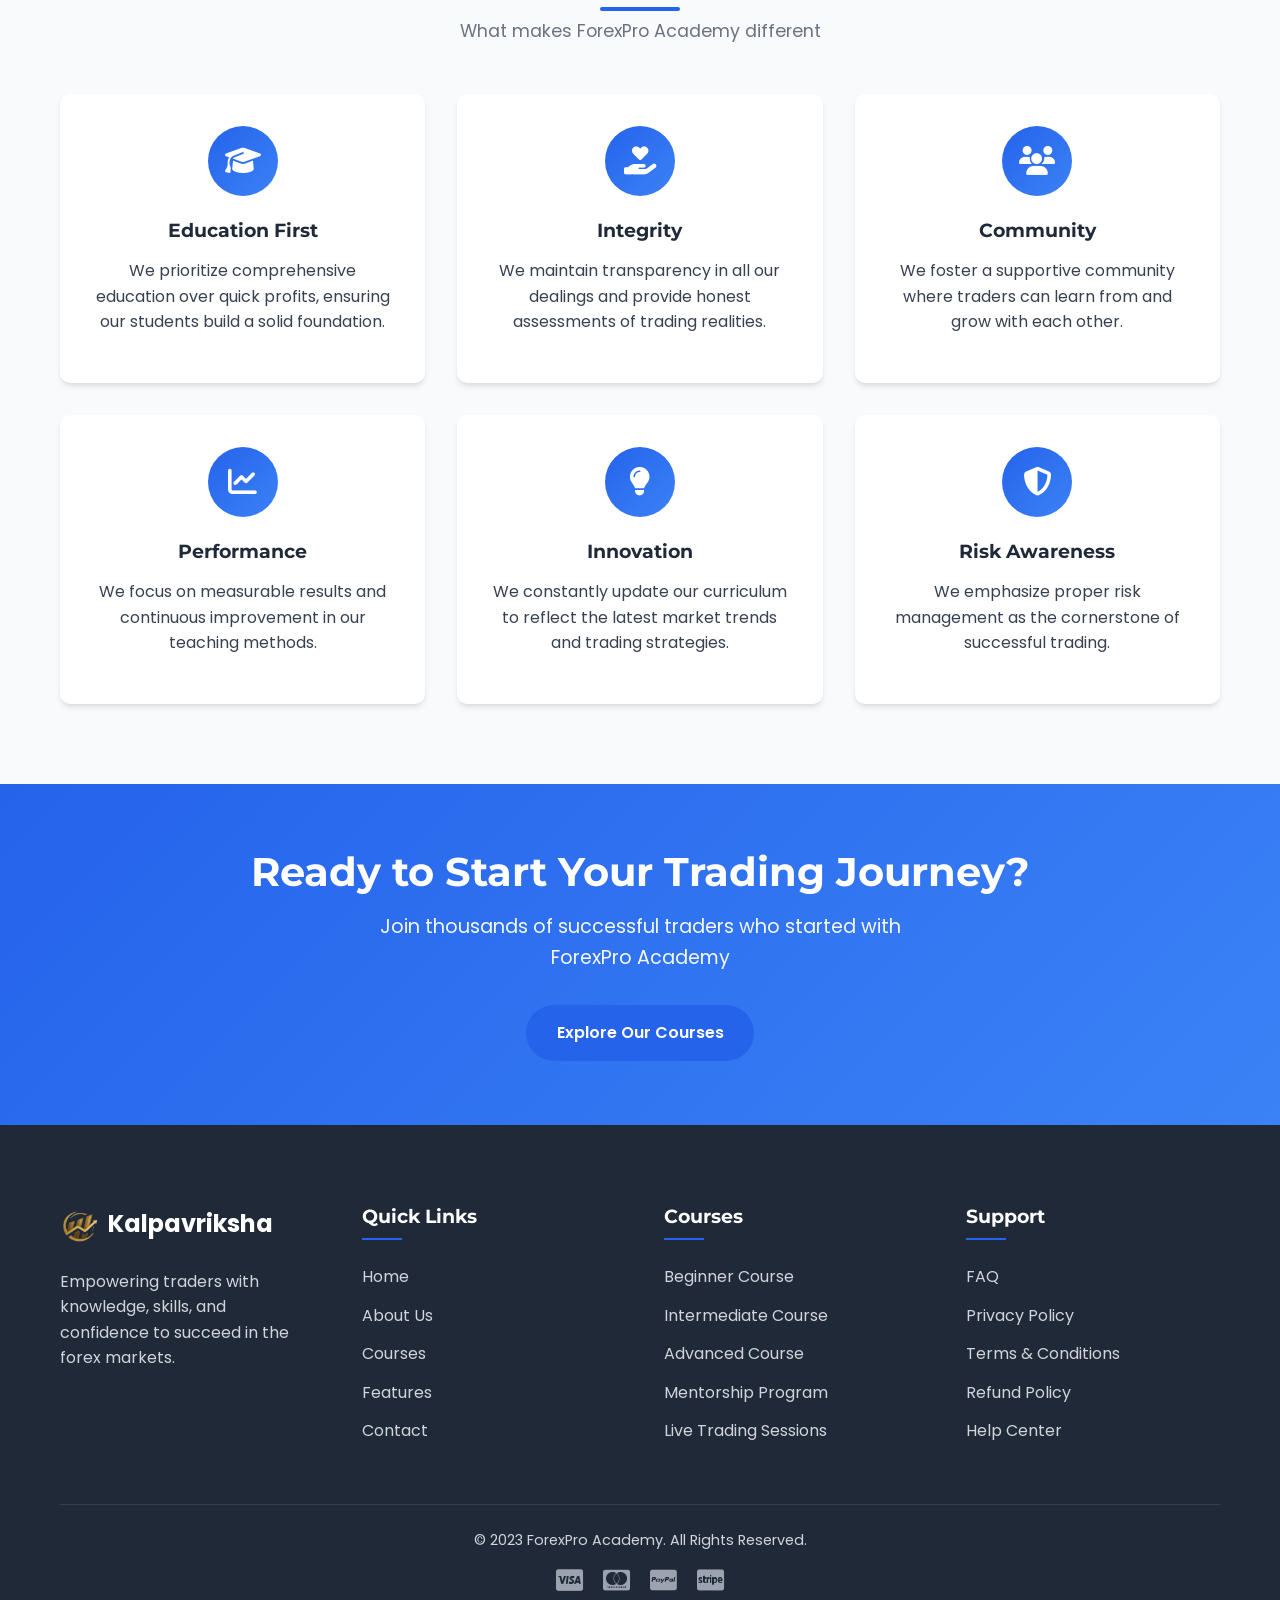
==== commit cc746d35: "feat: complete responsive mobile UX overhaul and accessibility improvements" ====
--- a/about.html
+++ b/about.html
@@ -1,305 +1,364 @@
-<!DOCTYPE html>
-<html lang="en">
-<head>
-    <meta charset="UTF-8">
-    <meta name="viewport" content="width=device-width, initial-scale=1.0">
-    <title>About Us | Kalpavriksha Academy</title>
-    <meta name="description" content="Learn about Kalpavriksha Academy - our mission, vision, and the team behind your forex trading success.">
-    
-    <!-- Favicon -->
-    
-    
-    <!-- Font Awesome -->
-    <link rel="stylesheet" href="https://cdnjs.cloudflare.com/ajax/libs/font-awesome/6.4.0/css/all.min.css">
-    
-    <!-- Google Fonts -->
-    <link href="https://fonts.googleapis.com/css2?family=Poppins:wght@300;400;500;600;700;800&family=Montserrat:wght@400;500;600;700&display=swap" rel="stylesheet">
-    
-    <!-- CSS -->
-    <link rel="stylesheet" href="css/style.css">
-    <link rel="stylesheet" href="css/animations.css">
-    
-    <!-- AOS Animation Library -->
-    <link href="https://unpkg.com/aos@2.3.1/dist/aos.css" rel="stylesheet">
-</head>
-<body>
-    <!-- Preloader -->
-    <div class="preloader">
-        <div class="loader">
-            <div class="loader-inner">
-                <div class="loader-line-wrap">
-                    <div class="loader-line"></div>
-                </div>
-                <div class="loader-line-wrap">
-                    <div class="loader-line"></div>
-                </div>
-                <div class="loader-line-wrap">
-                    <div class="loader-line"></div>
-                </div>
-                <div class="loader-line-wrap">
-                    <div class="loader-line"></div>
-                </div>
-                <div class="loader-line-wrap">
-                    <div class="loader-line"></div>
-                </div>
-            </div>
-        </div>
-    </div>
-
-    <!-- Header/Navbar -->
-    <header class="header">
-        <div class="container1">
-            <nav class="navbar">
-                <a href="index.html" class="logo">
-                    <img class="mlogo" src="./Gemini_Generated_Image_t2bd2at2bd2at2bd-removebg-preview.png" style="height: 80px; overflow: hidden;" alt="Kalpavriksha Academy Logo">
-                    <span class="Kalpavriksha"><p>Kalpavriksha</p></span>
-                </a>
-                
-                <div class="nav-links">
-  <a href="./index.html" class="nav-link ">Home</a>
-  <a href="./about.html" class="nav-link active">About</a>
-  <a href="./courses.html" class="nav-link">Courses</a>
-  <a href="./features.html" class="nav-link">Features</a>
-  <a href="./contact.html" class="nav-link">Contact</a>
-</div>
-<div class="joinbutton">
-<a href="./form.html" class="btn btn-primary nav-cta">Join Now</a>
-</div>
-
-<div class="mobile-menu-btn">
-  <span></span>
-  <span></span>
-  <span></span>
-</div>
-
-            </nav>
-        </div>
-    </header>
-    <!-- Page Hero -->
-    <section class="page-hero">
-        <div class="container">
-            <div class="hero-content">
-                <h1 class="hero-title" data-aos="fade-up">About Kalpavriksha Academy</h1>
-                <p class="hero-subtitle" data-aos="fade-up" data-aos-delay="100">Empowering traders with knowledge, skills, and confidence to succeed in the forex markets.</p>
-            </div>
-        </div>
-        <div class="hero-wave">
-            <svg viewBox="0 0 500 150" preserveAspectRatio="none">
-                <path d="M0.00,49.98 C149.99,150.00 349.20,-49.98 500.00,49.98 L500.00,150.00 L0.00,150.00 Z"></path>
-            </svg>
-        </div>
-    </section>
-
-    <!-- About Section -->
-    <section class="section about-section">
-        <div class="container">
-            <div class="section-header" data-aos="fade-up">
-                <h2 class="section-title">Our Story</h2>
-                <p class="section-subtitle">How we became a leading forex trading education provider</p>
-            </div>
-            
-            <div class="about-content">
-                <div class="about-image" data-aos="fade-right">
-                    <img src="./about-company-3.jpg" alt="Our Story">
-                </div>
-                
-                <div class="about-text" data-aos="fade-left">
-                    <h3>From Passion to Profession</h3>
-                    <p>Kalpavriksha Academy was founded in 2023 by a group of professional traders who saw a gap in quality forex education. What started as a small mentorship program has grown into a comprehensive trading academy with thousands of successful students worldwide.</p>
-                    
-                    <p>Our founders combined their decades of trading experience to create a curriculum that covers everything from the basics to advanced trading strategies. We believe that with the right education, anyone can learn to trade forex successfully.</p>
-                    
-                    <div class="stats-grid">
-                        <div class="stat-item">
-                            <h3 class="stat-number counter" data-target="15">10+</h3>
-                            <p class="stat-label">Years Experience</p>
-                        </div>
-                        <div class="stat-item">
-                            <h3 class="stat-number counter" data-target="10000">50+</h3>
-                            <p class="stat-label">Students Trained</p>
-                        </div>
-                        <div class="stat-item">
-                            <h3 class="stat-number counter" data-target="25">25+</h3>
-                            <p class="stat-label">Expert Mentors</p>
-                        </div>
-                    </div>
-                </div>
-            </div>
-        </div>
-    </section>
-
-    <!-- Mission Section -->
-    <section class="section mission-section">
-        <div class="container">
-            <div class="mission-content">
-                <div class="mission-text" data-aos="fade-right">
-                    <h2 class="section-title">Our Mission & Vision</h2>
-                    <p>Our mission is to democratize forex trading education by providing affordable, high-quality training that empowers individuals to achieve financial independence.</p>
-                    <p>We envision a world where anyone, regardless of their background, can access the knowledge and tools needed to succeed in the financial markets.</p>
-                </div>
-                
-                <div class="mission-image" data-aos="fade-left">
-                    <img src="pexels-tima-miroshnichenko-7567426.jpg" alt="Our Mission">
-                </div>
-            </div>
-        </div>
-    </section>
-
-
-                
-                
-
-    <!-- Values Section -->
-    <section class="section values-section">
-        <div class="container">
-            <div class="section-header" data-aos="fade-up">
-                <h2 class="section-title">Our Core Values</h2>
-                <p class="section-subtitle">What makes Kalpavriksha Academy different</p>
-            </div>
-            
-            <div class="values-grid">
-                <div class="value-card" data-aos="fade-up" data-aos-delay="100">
-                    <div class="value-icon">
-                        <i class="fas fa-graduation-cap"></i>
-                    </div>
-                    <h3>Education First</h3>
-                    <p>We prioritize comprehensive education over quick profits, ensuring our students build a solid foundation.</p>
-                </div>
-                
-                <div class="value-card" data-aos="fade-up" data-aos-delay="200">
-                    <div class="value-icon">
-                        <i class="fas fa-hand-holding-heart"></i>
-                    </div>
-                    <h3>Integrity</h3>
-                    <p>We maintain transparency in all our dealings and provide honest assessments of trading realities.</p>
-                </div>
-                
-                <div class="value-card" data-aos="fade-up" data-aos-delay="300">
-                    <div class="value-icon">
-                        <i class="fas fa-users"></i>
-                    </div>
-                    <h3>Community</h3>
-                    <p>We foster a supportive community where traders can learn from and grow with each other.</p>
-                </div>
-                
-                <div class="value-card" data-aos="fade-up" data-aos-delay="400">
-                    <div class="value-icon">
-                        <i class="fas fa-chart-line"></i>
-                    </div>
-                    <h3>Performance</h3>
-                    <p>We focus on measurable results and continuous improvement in our teaching methods.</p>
-                </div>
-                
-                <div class="value-card" data-aos="fade-up" data-aos-delay="500">
-                    <div class="value-icon">
-                        <i class="fas fa-lightbulb"></i>
-                    </div>
-                    <h3>Innovation</h3>
-                    <p>We constantly update our curriculum to reflect the latest market trends and trading strategies.</p>
-                </div>
-                
-                <div class="value-card" data-aos="fade-up" data-aos-delay="600">
-                    <div class="value-icon">
-                        <i class="fas fa-shield-alt"></i>
-                    </div>
-                    <h3>Risk Awareness</h3>
-                    <p>We emphasize proper risk management as the cornerstone of successful trading.</p>
-                </div>
-            </div>
-        </div>
-    </section>
-
-    <!-- CTA Section -->
-    <section class="section cta-section">
-        <div class="container">
-            <div class="cta-content" data-aos="zoom-in">
-                <h2>Ready to Start Your Trading Journey?</h2>
-                <p>Join thousands of successful traders who started with Kalpavriksha Academy</p>
-                <a href="./courses.html" class="btn btn-primary">Explore Our Courses</a>
-            </div>
-        </div>
-    </section>
-
-    <!-- Footer -->
-    <footer class="footer">
-        <div class="container">
-            <div class="footer-content">
-                <div class="footer-col">
-                    <a href="index.html" class="footer-logo">
-                        <img src="Gemini_Generated_Image_t2bd2at2bd2at2bd-removebg-preview.png" alt="Kalpavriksha Academy Logo">
-                        <span>Kalpavriksha</span>
-                    </a>
-                    <p>Empowering traders with knowledge, skills, and confidence to succeed in the forex markets.</p>
-                </div>
-                
-                <div class="footer-col">
-                    <h3>Quick Links</h3>
-                    <ul>
-                        <li><a href="index.html">Home</a></li>
-                        <li><a href="about.html">About Us</a></li>
-                        <li><a href="courses.html">Courses</a></li>
-                        <li><a href="features.html">Features</a></li>
-                        <li><a href="contact.html">Contact</a></li>
-                    </ul>
-                </div>
-                
-                <div class="footer-col">
-                    <h3>Courses</h3>
-                    <ul>
-                        <li><a href="./courses.html">Supply And Demand</a></li>
-                    </ul>
-                </div>
-                
-                <div class="footer-col">
-                    <h3>Support</h3>
-                    <ul>
-                        <li><a href="./contact.html">FAQ</a></li>
-                        <li><a href="./contact.html">Privacy Policy</a></li>
-                        <li><a href="./contact.html">Terms & Conditions</a></li>
-                        <li><a href="./contact.html">Refund Policy</a></li>
-                        <li><a href="./contact.html">Help Center</a></li>
-                    </ul>
-                </div>
-            </div>
-            
-            <div class="footer-bottom">
-                <p>&copy; 2023 Kalpavriksha Academy. All Rights Reserved.</p>
-                <div class="footer-payments">
-                    <i class="fab fa-cc-visa"></i>
-                    <i class="fab fa-cc-mastercard"></i>
-                    <i class="fab fa-cc-paypal"></i>
-                    <i class="fab fa-cc-stripe"></i>
-                </div>
-            </div>
-        </div>
-    </footer>
-
-    <!-- Back to Top Button -->
-    <a href="#" class="back-to-top">
-        <i class="fas fa-arrow-up"></i>
-    </a>
-
-    <!-- JavaScript Libraries -->
-    <script src="https://unpkg.com/aos@2.3.1/dist/aos.js"></script>
-    <script src="https://cdnjs.cloudflare.com/ajax/libs/gsap/3.11.4/gsap.min.js"></script>
-    
-    <!-- Main JS -->
-    <script src="js/main.js"></script>
-    <script src="js/animations.js"></script>
-    <script>
-    // Simulated login email (you should set this on login)
-    // Example: localStorage.setItem('loggedInEmail', 'admin@gmail.com')
-    const loggedInEmail = localStorage.getItem('loggedInEmail');
-
-    // Show Dashboard if admin is logged in
-    if (loggedInEmail === 'admin@gmail.com') {
-      const navLinks = document.querySelector('.nav-links');
-      const dashboardLink = document.createElement('a');
-      dashboardLink.href = 'dashboard.html';
-      dashboardLink.className = 'nav-link';
-      dashboardLink.textContent = 'Dashboard';
-      navLinks.appendChild(dashboardLink);
-    }
-  </script>
-</body>
+<!DOCTYPE html>
+<html lang="en">
+<head>
+    <meta charset="UTF-8">
+    <meta name="viewport" content="width=device-width, initial-scale=1.0">
+    <title>About Us | ForexPro Academy</title>
+    <meta name="description" content="Learn about ForexPro Academy - our mission, vision, and the team behind your forex trading success.">
+    
+    <!-- Favicon -->
+    <link rel="icon" type="image/png" href="images/favicon.png">
+    
+    <!-- Font Awesome -->
+    <link rel="stylesheet" href="https://cdnjs.cloudflare.com/ajax/libs/font-awesome/6.4.0/css/all.min.css">
+    
+    <!-- Google Fonts -->
+    <link href="https://fonts.googleapis.com/css2?family=Poppins:wght@300;400;500;600;700;800&family=Montserrat:wght@400;500;600;700&display=swap" rel="stylesheet">
+    
+    <!-- CSS -->
+    <link rel="stylesheet" href="css/style.css">
+    <link rel="stylesheet" href="css/animations.css">
+    
+    <!-- AOS Animation Library -->
+    <link href="https://unpkg.com/aos@2.3.1/dist/aos.css" rel="stylesheet">
+</head>
+<body>
+    <!-- Preloader -->
+    <div class="preloader">
+        <div class="loader">
+            <div class="loader-inner">
+                <div class="loader-line-wrap">
+                    <div class="loader-line"></div>
+                </div>
+                <div class="loader-line-wrap">
+                    <div class="loader-line"></div>
+                </div>
+                <div class="loader-line-wrap">
+                    <div class="loader-line"></div>
+                </div>
+                <div class="loader-line-wrap">
+                    <div class="loader-line"></div>
+                </div>
+                <div class="loader-line-wrap">
+                    <div class="loader-line"></div>
+                </div>
+            </div>
+        </div>
+    </div>
+
+    <!-- Header/Navbar -->
+    <header class="header">
+        <div class="container">
+            <nav class="navbar">
+                <a href="index.html" class="logo">
+                    <img src="./Gemini_Generated_Image_t2bd2at2bd2at2bd-removebg-preview.png" class="logo-img" alt="ForexPro Academy Logo">
+                    <span>Kalpavriksha</span>
+                </a>
+                
+                <div class="nav-links" id="nav-links">
+                    <a href="index.html" class="nav-link">Home</a>
+                    <a href="about.html" class="nav-link active">About</a>
+                    <a href="courses.html" class="nav-link">Courses</a>
+                    <a href="features.html" class="nav-link">Features</a>
+                    <a href="contact.html" class="nav-link">Contact</a>
+                    <a href="form.html" class="btn btn-primary nav-cta">Join Now</a>
+                </div>
+                
+                <button class="mobile-menu-btn" type="button" aria-label="Toggle navigation menu" aria-expanded="false" aria-controls="nav-links">
+                    <span></span>
+                    <span></span>
+                    <span></span>
+                </button>
+            </nav>
+        </div>
+    </header>
+
+    <!-- Page Hero -->
+    <section class="page-hero">
+        <div class="container">
+            <div class="hero-content">
+                <h1 class="hero-title" data-aos="fade-up">About ForexPro Academy</h1>
+                <p class="hero-subtitle" data-aos="fade-up" data-aos-delay="100">Empowering traders with knowledge, skills, and confidence to succeed in the forex markets.</p>
+            </div>
+        </div>
+        <div class="hero-wave">
+            <svg viewBox="0 0 500 150" preserveAspectRatio="none">
+                <path d="M0.00,49.98 C149.99,150.00 349.20,-49.98 500.00,49.98 L500.00,150.00 L0.00,150.00 Z"></path>
+            </svg>
+        </div>
+    </section>
+
+    <!-- About Section -->
+    <section class="section about-section">
+        <div class="container">
+            <div class="section-header" data-aos="fade-up">
+                <h2 class="section-title">Our Story</h2>
+                <p class="section-subtitle">How we became a leading forex trading education provider</p>
+            </div>
+            
+            <div class="about-content">
+                <div class="about-image" data-aos="fade-right">
+                    <img src="./about-company-3.jpg" alt="Our Story">
+                </div>
+                
+                <div class="about-text" data-aos="fade-left">
+                    <h3>From Passion to Profession</h3>
+                    <p>ForexPro Academy was founded in 2010 by a group of professional traders who saw a gap in quality forex education. What started as a small mentorship program has grown into a comprehensive trading academy with thousands of successful students worldwide.</p>
+                    
+                    <p>Our founders combined their decades of trading experience to create a curriculum that covers everything from the basics to advanced trading strategies. We believe that with the right education, anyone can learn to trade forex successfully.</p>
+                    
+                    <div class="stats-grid">
+                        <div class="stat-item">
+                            <h3 class="stat-number counter" data-target="15">10+</h3>
+                            <p class="stat-label">Years Experience</p>
+                        </div>
+                        <div class="stat-item">
+                            <h3 class="stat-number counter" data-target="10000">50+</h3>
+                            <p class="stat-label">Students Trained</p>
+                        </div>
+                        <div class="stat-item">
+                            <h3 class="stat-number counter" data-target="25">25+</h3>
+                            <p class="stat-label">Expert Mentors</p>
+                        </div>
+                    </div>
+                </div>
+            </div>
+        </div>
+    </section>
+
+    <!-- Mission Section -->
+    <section class="section mission-section">
+        <div class="container">
+            <div class="mission-content">
+                <div class="mission-text" data-aos="fade-right">
+                    <h2 class="section-title">Our Mission & Vision</h2>
+                    <p>Our mission is to democratize forex trading education by providing affordable, high-quality training that empowers individuals to achieve financial independence.</p>
+                    <p>We envision a world where anyone, regardless of their background, can access the knowledge and tools needed to succeed in the financial markets.</p>
+                </div>
+                
+                <div class="mission-image" data-aos="fade-left">
+                    <img src="pexels-tima-miroshnichenko-7567426.jpg" alt="Our Mission">
+                </div>
+            </div>
+        </div>
+    </section>
+
+    <!-- Team Section -->
+    <section class="section team-section">
+        <div class="container">
+            <div class="section-header" data-aos="fade-up">
+                <h2 class="section-title">Meet Our Expert Team</h2>
+                <p class="section-subtitle">Learn from the best in the industry</p>
+            </div>
+            
+            <div class="team-grid">
+                <div class="team-member" data-aos="fade-up" data-aos-delay="100">
+                    <div class="member-image">
+                        <img src="person-4.jpg" alt="John Smith">
+                        <div class="social-links">
+                            <a href="#"><i class="fab fa-linkedin-in"></i></a>
+                            <a href="#"><i class="fab fa-twitter"></i></a>
+                            <a href="#"><i class="fab fa-instagram"></i></a>
+                        </div>
+                    </div>
+                    <div class="member-info">
+                        <h3>John Smith</h3>
+                        <p>Founder & CEO</p>
+                        <span>15+ Years Trading Experience</span>
+                    </div>
+                </div>
+                
+                <div class="team-member" data-aos="fade-up" data-aos-delay="200">
+                    <div class="member-image">
+                        <img src="person-3.jpg" alt="Sarah Johnson">
+                        <div class="social-links">
+                            <a href="#"><i class="fab fa-linkedin-in"></i></a>
+                            <a href="#"><i class="fab fa-twitter"></i></a>
+                            <a href="#"><i class="fab fa-instagram"></i></a>
+                        </div>
+                    </div>
+                    <div class="member-info">
+                        <h3>Sarah Johnson</h3>
+                        <p>Head of Education</p>
+                        <span>12+ Years Trading Experience</span>
+                    </div>
+                </div>
+                
+                <div class="team-member" data-aos="fade-up" data-aos-delay="300">
+                    <div class="member-image">
+                        <img src="person-1.jpg" alt="Michael Chen">
+                        <div class="social-links">
+                            <a href="#"><i class="fab fa-linkedin-in"></i></a>
+                            <a href="#"><i class="fab fa-twitter"></i></a>
+                            <a href="#"><i class="fab fa-instagram"></i></a>
+                        </div>
+                    </div>
+                    <div class="member-info">
+                        <h3>Michael Chen</h3>
+                        <p>Senior Trading Mentor</p>
+                        <span>10+ Years Trading Experience</span>
+                    </div>
+                </div>
+                
+                <div class="team-member" data-aos="fade-up" data-aos-delay="400">
+                    <div class="member-image">
+                        <img src="person-2.jpg" alt="David Rodriguez">
+                        <div class="social-links">
+                            <a href="#"><i class="fab fa-linkedin-in"></i></a>
+                            <a href="#"><i class="fab fa-twitter"></i></a>
+                            <a href="#"><i class="fab fa-instagram"></i></a>
+                        </div>
+                    </div>
+                    <div class="member-info">
+                        <h3>David Rodriguez</h3>
+                        <p>Technical Analysis Expert</p>
+                        <span>8+ Years Trading Experience</span>
+                    </div>
+                </div>
+            </div>
+        </div>
+    </section>
+
+    <!-- Values Section -->
+    <section class="section values-section">
+        <div class="container">
+            <div class="section-header" data-aos="fade-up">
+                <h2 class="section-title">Our Core Values</h2>
+                <p class="section-subtitle">What makes ForexPro Academy different</p>
+            </div>
+            
+            <div class="values-grid">
+                <div class="value-card" data-aos="fade-up" data-aos-delay="100">
+                    <div class="value-icon">
+                        <i class="fas fa-graduation-cap"></i>
+                    </div>
+                    <h3>Education First</h3>
+                    <p>We prioritize comprehensive education over quick profits, ensuring our students build a solid foundation.</p>
+                </div>
+                
+                <div class="value-card" data-aos="fade-up" data-aos-delay="200">
+                    <div class="value-icon">
+                        <i class="fas fa-hand-holding-heart"></i>
+                    </div>
+                    <h3>Integrity</h3>
+                    <p>We maintain transparency in all our dealings and provide honest assessments of trading realities.</p>
+                </div>
+                
+                <div class="value-card" data-aos="fade-up" data-aos-delay="300">
+                    <div class="value-icon">
+                        <i class="fas fa-users"></i>
+                    </div>
+                    <h3>Community</h3>
+                    <p>We foster a supportive community where traders can learn from and grow with each other.</p>
+                </div>
+                
+                <div class="value-card" data-aos="fade-up" data-aos-delay="400">
+                    <div class="value-icon">
+                        <i class="fas fa-chart-line"></i>
+                    </div>
+                    <h3>Performance</h3>
+                    <p>We focus on measurable results and continuous improvement in our teaching methods.</p>
+                </div>
+                
+                <div class="value-card" data-aos="fade-up" data-aos-delay="500">
+                    <div class="value-icon">
+                        <i class="fas fa-lightbulb"></i>
+                    </div>
+                    <h3>Innovation</h3>
+                    <p>We constantly update our curriculum to reflect the latest market trends and trading strategies.</p>
+                </div>
+                
+                <div class="value-card" data-aos="fade-up" data-aos-delay="600">
+                    <div class="value-icon">
+                        <i class="fas fa-shield-alt"></i>
+                    </div>
+                    <h3>Risk Awareness</h3>
+                    <p>We emphasize proper risk management as the cornerstone of successful trading.</p>
+                </div>
+            </div>
+        </div>
+    </section>
+
+    <!-- CTA Section -->
+    <section class="section cta-section">
+        <div class="container">
+            <div class="cta-content" data-aos="zoom-in">
+                <h2>Ready to Start Your Trading Journey?</h2>
+                <p>Join thousands of successful traders who started with ForexPro Academy</p>
+                <a href="courses.html" class="btn btn-primary">Explore Our Courses</a>
+            </div>
+        </div>
+    </section>
+
+    <!-- Footer -->
+    <footer class="footer">
+        <div class="container">
+            <div class="footer-content">
+                <div class="footer-col">
+                    <a href="index.html" class="footer-logo">
+                        <img src="Gemini_Generated_Image_t2bd2at2bd2at2bd-removebg-preview.png" alt="ForexPro Academy Logo">
+                        <span>Kalpavriksha</span>
+                    </a>
+                    <p>Empowering traders with knowledge, skills, and confidence to succeed in the forex markets.</p>
+                </div>
+                
+                <div class="footer-col">
+                    <h3>Quick Links</h3>
+                    <ul>
+                        <li><a href="index.html">Home</a></li>
+                        <li><a href="about.html">About Us</a></li>
+                        <li><a href="courses.html">Courses</a></li>
+                        <li><a href="features.html">Features</a></li>
+                        <li><a href="contact.html">Contact</a></li>
+                    </ul>
+                </div>
+                
+                <div class="footer-col">
+                    <h3>Courses</h3>
+                    <ul>
+                        <li><a href="#">Beginner Course</a></li>
+                        <li><a href="#">Intermediate Course</a></li>
+                        <li><a href="#">Advanced Course</a></li>
+                        <li><a href="#">Mentorship Program</a></li>
+                        <li><a href="#">Live Trading Sessions</a></li>
+                    </ul>
+                </div>
+                
+                <div class="footer-col">
+                    <h3>Support</h3>
+                    <ul>
+                        <li><a href="#">FAQ</a></li>
+                        <li><a href="#">Privacy Policy</a></li>
+                        <li><a href="#">Terms & Conditions</a></li>
+                        <li><a href="#">Refund Policy</a></li>
+                        <li><a href="#">Help Center</a></li>
+                    </ul>
+                </div>
+            </div>
+            
+            <div class="footer-bottom">
+                <p>&copy; 2023 ForexPro Academy. All Rights Reserved.</p>
+                <div class="footer-payments">
+                    <i class="fab fa-cc-visa"></i>
+                    <i class="fab fa-cc-mastercard"></i>
+                    <i class="fab fa-cc-paypal"></i>
+                    <i class="fab fa-cc-stripe"></i>
+                </div>
+            </div>
+        </div>
+    </footer>
+
+    <!-- Back to Top Button -->
+    <a href="#" class="back-to-top">
+        <i class="fas fa-arrow-up"></i>
+    </a>
+
+    <!-- JavaScript Libraries -->
+    <script src="https://unpkg.com/aos@2.3.1/dist/aos.js"></script>
+    <script src="https://cdnjs.cloudflare.com/ajax/libs/gsap/3.11.4/gsap.min.js"></script>
+    
+    <!-- Main JS -->
+    <script src="js/main.js"></script>
+    <script src="js/animations.js"></script>
+</body>
 </html>
--- a/css/style.css
+++ b/css/style.css
@@ -1,8 +1,3 @@
-*{
-    margin: 0px;
-    padding: 0px;
-}
-
 /* Base Styles */
 :root {
     --primary-color: #2563eb;
@@ -28,6 +23,7 @@
     --gray-900: #111827;
     --font-primary: 'Poppins', sans-serif;
     --font-secondary: 'Montserrat', sans-serif;
+    --header-height: 75px;
     --shadow-sm: 0 1px 2px 0 rgba(0, 0, 0, 0.05);
     --shadow: 0 1px 3px 0 rgba(0, 0, 0, 0.1), 0 1px 2px 0 rgba(0, 0, 0, 0.06);
     --shadow-md: 0 4px 6px -1px rgba(0, 0, 0, 0.1), 0 2px 4px -1px rgba(0, 0, 0, 0.06);
@@ -56,6 +52,10 @@
     overflow-x: hidden;
 }
 
+body.menu-open {
+    overflow: hidden;
+}
+
 h1, h2, h3, h4, h5, h6 {
     font-family: var(--font-secondary);
     font-weight: 700;
@@ -63,11 +63,11 @@
     margin-bottom: 1rem;
 }
 
-/* p {
+p {
     margin-bottom: 1rem;
-} */
-
-a{
+}
+
+a {
     text-decoration: none;
     color: inherit;
     transition: var(--transition);
@@ -86,7 +86,7 @@
     width: 100%;
     max-width: 1200px;
     margin: 0 auto;
-    padding: 0 1.5rem;
+    padding-inline: 1.25rem;
 }
 
 .section {
@@ -99,7 +99,7 @@
 }
 
 .section-title {
-    font-size: 2.5rem;
+    font-size: clamp(1.75rem, 3.5vw, 2.5rem);
     color: var(--dark-color);
     margin-bottom: 1rem;
     position: relative;
@@ -119,28 +119,33 @@
 }
 
 .section-subtitle {
-    font-size: 1.1rem;
+    font-size: clamp(0.95rem, 1.8vw, 1.1rem);
     color: var(--text-light);
     max-width: 600px;
     margin: 0 auto;
 }
 
 .text-gradient {
-    background: linear-gradient(90deg, #1eff4c, #acee8b);;
+    background: linear-gradient(90deg, var(--primary-color), var(--accent-color));
     -webkit-background-clip: text;
     background-clip: text;
     color: transparent;
 }
 
 .btn {
-    display: inline-block;
+    display: inline-flex;
+    align-items: center;
+    justify-content: center;
+    min-height: 44px;
     padding: 0.8rem 1.8rem;
     border-radius: 50px;
     font-weight: 600;
+    font-size: 1rem;
     text-align: center;
     cursor: pointer;
     transition: var(--transition);
     border: 2px solid transparent;
+    -webkit-tap-highlight-color: transparent;
 }
 
 .btn-primary {
@@ -274,72 +279,44 @@
     top: 0;
     left: 0;
     width: 100%;
+    height: var(--header-height);
     z-index: 999;
     transition: all 0.3s ease;
-    padding: 1rem 0;
-    /* font-family:"Cormorant_Garamond", sans-serif;     */
-    background-color: #ffffffeb;
-     font-family: "Merriweather", serif;
-  font-optical-sizing: auto;
-  /* font-weight: 400; */
-  font-style: normal;
-  font-variation-settings:
-    "wdth" 100;
-
-
-}
-.header p{
-    font-size: larger !important;    
-    color: black;
-
-}
-
-.header nav-links a{
-    color: var(--white);
-    text-decoration: none;
-    color: black;
-    font-size: 16px;
-    font-weight: 600;
-
-}
-@font-face {
-    font-family: 'Righteous';
-    src: url('/fonts/Righteous/Righteous-Regular.ttf') format('truetype');
-    font-weight: normal;
-    font-style: normal;
-}
-@font-face {
-    font-family: 'Cormorant_Garamond';
-    src: url('/fonts/Cormorant_Garamond/CormorantGaramond-Italic-VariableFont_wght.ttf') format('truetype');
-    font-weight: normal;
-    font-style: normal;
+    display: flex;
+    align-items: center;
+    background-color: transparent;
 }
 
 .header.scrolled {
-    background-color: rgb(255, 255, 255);
+    background-color: rgba(255, 255, 255, 0.98);
     box-shadow: var(--shadow-sm);
-    padding: 0.5rem 0;
-}
-.header.scrolled a {
-    color: var(--dark-color);
-}
+    backdrop-filter: blur(8px);
+}
+
 .navbar {
     display: flex;
     justify-content: space-between;
     align-items: center;
+    width: 100%;
 }
 
 .logo {
     display: flex;
     align-items: center;
-    font-size: 1.5rem;
+    font-size: 1.4rem;
     font-weight: 700;
     color: var(--dark-color);
-}
-
+    text-decoration: none;
+}
+
+.logo-img,
 .logo img {
-    height: 40px;
+    height: 55px;
+    max-height: 55px;
+    width: auto;
+    object-fit: contain;
     margin-right: 0.5rem;
+    display: block;
 }
 
 .nav-links {
@@ -352,12 +329,15 @@
     font-weight: 500;
     color: var(--dark-color);
     position: relative;
+    min-height: 44px;
+    display: inline-flex;
+    align-items: center;
 }
 
 .nav-link::after {
     content: '';
     position: absolute;
-    bottom: -5px;
+    bottom: 4px;
     left: 0;
     width: 0;
     height: 2px;
@@ -377,29 +357,41 @@
 .mobile-menu-btn {
     display: none;
     flex-direction: column;
-    justify-content: space-between;
-    width: 30px;
-    height: 21px;
+    justify-content: center;
+    align-items: center;
+    gap: 5px;
+    width: 44px;
+    height: 44px;
+    min-width: 44px;
+    min-height: 44px;
+    padding: 10px;
+    background: transparent;
+    border: none;
     cursor: pointer;
+    z-index: 1001;
+    -webkit-tap-highlight-color: transparent;
 }
 
 .mobile-menu-btn span {
     display: block;
-    height: 3px;
-    width: 100%;
+    height: 2.5px;
+    width: 24px;
     background-color: var(--dark-color);
-    border-radius: 3px;
+    border-radius: 2px;
     transition: var(--transition);
 }
+
 
 /* Hero Section */
 .hero {
     position: relative;
-    height: 100vh;
-    min-height: 700px;
+    min-height: 100vh;
+    min-height: 100dvh;
     display: flex;
     align-items: center;
     overflow: hidden;
+    padding-top: var(--header-height);
+    padding-bottom: 2rem;
 }
 
 .hero-video {
@@ -418,75 +410,84 @@
     left: 0;
     width: 100%;
     height: 100%;
-    background-color: rgba(0, 0, 0, 0.5);
+    background-color: rgba(0, 0, 0, 0.55);
     z-index: -1;
 }
 
 .hero-content {
     color: var(--white);
-    max-width: 700px;
+    max-width: 720px;
+    padding: 2rem 0 1rem;
 }
 
 .hero-title {
-    font-size: 3.5rem;
+    font-size: clamp(2.2rem, 5vw, 3.5rem);
     line-height: 1.2;
-    margin-bottom: 1.5rem;
+    margin-bottom: 1.25rem;
 }
 
 .hero-subtitle {
-    font-size: 1.2rem;
+    font-size: clamp(1rem, 2vw, 1.2rem);
+    margin-bottom: 1.75rem;
+    opacity: 0.95;
+    line-height: 1.6;
+}
+
+.hero-btns {
+    display: flex;
+    flex-wrap: wrap;
+    gap: 1rem;
     margin-bottom: 2rem;
-    opacity: 0.9;
 }
 
 .hero-btns .btn {
-    margin-right: 1rem;
-    margin-bottom: 1rem;
+    margin: 0;
 }
 
 .hero-stats {
     display: flex;
-    margin-top: 3rem;
-    
+    flex-wrap: wrap;
+    gap: 1rem;
+    margin-top: 1rem;
 }
 
 .stat-item {
-    background: linear-gradient(135deg, rgba(0, 0, 0, 0.326), rgba(80, 205, 240, 0.282));
-    border: 1px solid rgba(255, 255, 255, 0.1);
-    
-    padding: 1.5rem;
+    background: linear-gradient(135deg, rgba(0, 0, 0, 0.4), rgba(80, 205, 240, 0.25));
+    border: 1px solid rgba(255, 255, 255, 0.15);
+    padding: 1.25rem 1rem;
     border-radius: 10px;
-    margin-right: 1.5rem;
     text-align: center;
-    min-width: 150px;
+    flex: 1 1 140px;
+    min-width: 120px;
+    backdrop-filter: blur(4px);
 }
 
 .stat-item-1 {
-    background-color: rgba(0, 100, 255, 0.1); /* Blue */
-    width: 300px;
-    margin-left: 0px;
+    background-color: rgba(0, 100, 255, 0.15);
 }
 .stat-item-2 {
-    background-color: rgba(0, 200, 100, 0.1); /* Green */
+    background-color: rgba(0, 200, 100, 0.15);
 }
 .stat-item-3 {
-    background-color: rgba(150, 0, 255, 0.1); /* Purple */
+    background-color: rgba(150, 0, 255, 0.15);
 }
 
 .stat-number {
-    font-size: 2.5rem;
-    color: var(--white);
-    margin-bottom: 0.5rem;
+    font-size: clamp(1.75rem, 3vw, 2.5rem);
+    color: var(--white);
+    margin-bottom: 0.25rem;
+    font-weight: 700;
 }
 
 .stat-label {
     color: var(--gray-200);
-    font-size: 0.9rem;
+    font-size: 0.85rem;
+    font-weight: 500;
 }
 
 .scroll-down {
     position: absolute;
-    bottom: 30px;
+    bottom: 20px;
     left: 50%;
     transform: translateX(-50%);
     color: var(--white);
@@ -498,16 +499,17 @@
     flex-direction: column;
     align-items: center;
     color: var(--white);
+    padding: 8px;
 }
 
 .scroll-down span {
     display: block;
-    width: 20px;
-    height: 20px;
+    width: 18px;
+    height: 18px;
     border-bottom: 2px solid var(--white);
     border-right: 2px solid var(--white);
     transform: rotate(45deg);
-    margin: -10px;
+    margin: -8px;
     animation: scroll-down 2s infinite;
 }
 
@@ -522,14 +524,14 @@
 @keyframes scroll-down {
     0% {
         opacity: 0;
-        transform: rotate(45deg) translate(-20px, -20px);
+        transform: rotate(45deg) translate(-15px, -15px);
     }
     50% {
         opacity: 1;
     }
     100% {
         opacity: 0;
-        transform: rotate(45deg) translate(20px, 20px);
+        transform: rotate(45deg) translate(15px, 15px);
     }
 }
 
@@ -538,10 +540,10 @@
         transform: translateY(0) translateX(-50%);
     }
     40% {
-        transform: translateY(-20px) translateX(-50%);
+        transform: translateY(-15px) translateX(-50%);
     }
     60% {
-        transform: translateY(-10px) translateX(-50%);
+        transform: translateY(-8px) translateX(-50%);
     }
 }
 
@@ -560,28 +562,31 @@
 .about-image img {
     border-radius: 10px;
     box-shadow: var(--shadow-lg);
+    width: 100%;
+    display: block;
 }
 
 .experience-badge {
     position: absolute;
-    bottom: -20px;
-    right: -20px;
+    bottom: -15px;
+    right: -15px;
     background: linear-gradient(135deg, var(--primary-color), var(--accent-color));
     color: var(--white);
-    padding: 1.5rem;
+    padding: 1.25rem 1.5rem;
     border-radius: 10px;
     text-align: center;
     box-shadow: var(--shadow-lg);
+    max-width: calc(100% - 20px);
 }
 
 .experience-badge h3 {
-    font-size: 2.5rem;
+    font-size: clamp(1.8rem, 3vw, 2.5rem);
     margin-bottom: 0;
 }
 
 .experience-badge p {
     margin-bottom: 0;
-    font-size: 0.9rem;
+    font-size: 0.85rem;
 }
 
 .about-text {
@@ -589,8 +594,8 @@
 }
 
 .about-text h3 {
-    font-size: 2rem;
-    margin-bottom: 1.5rem;
+    font-size: clamp(1.5rem, 2.5vw, 2rem);
+    margin-bottom: 1.25rem;
     color: var(--dark-color);
 }
 
@@ -600,26 +605,26 @@
 
 .feature-item {
     display: flex;
-    gap: 20px;
+    gap: 15px;
     margin-bottom: 1.5rem;
+    align-items: flex-start;
 }
 
 .feature-icon {
-    width: 50px;
-    height: 50px;
+    width: 48px;
+    height: 48px;
     background-color: var(--primary-color);
     color: var(--white);
     border-radius: 50%;
     display: flex;
     align-items: center;
     justify-content: center;
-    margin-right: 1rem;
     flex-shrink: 0;
 }
 
 .feature-text h4 {
     font-size: 1.1rem;
-    margin-bottom: 0.5rem;
+    margin-bottom: 0.35rem;
 }
 
 .feature-text p {
@@ -631,7 +636,7 @@
 /* Courses Section */
 .courses-grid {
     display: grid;
-    grid-template-columns: repeat(auto-fit, minmax(300px, 1fr));
+    grid-template-columns: repeat(auto-fit, minmax(280px, 1fr));
     gap: 2rem;
 }
 
@@ -642,11 +647,12 @@
     box-shadow: var(--shadow-md);
     transition: var(--transition);
     position: relative;
-    z-index: 10;
+    display: flex;
+    flex-direction: column;
 }
 
 .course-card:hover {
-    transform: translateY(-10px);
+    transform: translateY(-8px);
     box-shadow: var(--shadow-lg);
 }
 
@@ -663,19 +669,18 @@
 .course-header h3 {
     margin-bottom: 0.5rem;
     color: var(--dark-color);
+    font-size: 1.3rem;
 }
 
 .course-price {
-    font-size: 1.5rem;
+    font-size: 1.6rem;
     font-weight: 700;
     color: var(--primary-color);
 }
 
 .course-body {
     padding: 1.5rem;
-    display: flex;
-    gap: 100px;
-    margin-left: 80px;
+    flex: 1;
 }
 
 .course-features {
@@ -685,45 +690,42 @@
 .course-features li {
     margin-bottom: 0.8rem;
     display: flex;
-    align-items: center;
+    align-items: flex-start;
+    gap: 0.5rem;
+    font-size: 0.95rem;
 }
 
 .course-features i {
     color: var(--primary-color);
-    margin-right: 0.5rem;
+    margin-top: 0.2rem;
+    flex-shrink: 0;
 }
 
 .course-footer {
     padding: 0 1.5rem 1.5rem;
 }
-.Sub .btn{
-    display: inline-block;
-    padding: 0.8rem 1.8rem;
-    border-radius: 0px !important;
-    font-weight: 600;
-    text-align: center;
-    cursor: pointer;
-    transition: var(--transition);
-    border: 2px solid transparent;
+
+.course-footer .btn {
+    width: 100%;
 }
 
 .course-badge {
     position: absolute;
-    top: 15px;
-    right: -2px;
-    background-color: var(--primary-color);
-    color: var(--white);
-    padding: 0.3rem 1rem; /* Reduced padding */
-    font-size: 0.8rem;
-    font-weight: 600;
-    transform: rotate(45deg);
-    width: 90px; /* Adjusted width for single line */
-    text-align: center;
-    z-index: 1;
-    white-space: nowrap; /* Prevents text wrapping */
-    box-shadow: 0 2px 5px rgba(0,0,0,0.2);
-    line-height: 1.2; /* Better vertical alignment */
-}
+    top: 14px;
+    right: 14px;
+    background: linear-gradient(135deg, var(--primary-color), var(--accent-color));
+    color: var(--white);
+    padding: 0.3rem 0.85rem;
+    font-size: 0.75rem;
+    font-weight: 700;
+    text-transform: uppercase;
+    letter-spacing: 0.5px;
+    border-radius: 50px;
+    z-index: 2;
+    box-shadow: 0 2px 6px rgba(37, 99, 235, 0.3);
+    line-height: 1.2;
+}
+
 
 /* Features Section */
 .features-grid {
@@ -1345,26 +1347,13 @@
 }
 
 /* Courses Page Styles */
+/* Courses Page Styles */
 .course-card.featured {
-    transform: scale(1.05);
-    z-index: 1;
-}
-
-.course-badge {
-    position: absolute;
-    top: 15px;
-    right: -30px;
-    background-color: var(--primary-color);
-    color: var(--white);
-    padding: 0.3rem 2rem;
-    font-size: 0.8rem;
-    font-weight: 600;
-    transform: rotate(45deg);
-    width: 120px;
-    text-align: center;
-}
-
-.details-tabs {
+    border: 2px solid var(--primary-color);
+}
+
+.details-tabs,
+.feature-tabs {
     background-color: var(--white);
     border-radius: 10px;
     box-shadow: var(--shadow-md);
@@ -1373,22 +1362,39 @@
 
 .tab-buttons {
     display: flex;
+    overflow-x: auto;
+    -webkit-overflow-scrolling: touch;
+    scrollbar-width: none;
     border-bottom: 1px solid var(--gray-200);
+    white-space: nowrap;
+    background-color: var(--gray-100);
+}
+
+.tab-buttons::-webkit-scrollbar {
+    display: none;
 }
 
 .tab-btn {
-    padding: 1rem 2rem;
+    flex-shrink: 0;
+    min-height: 48px;
+    padding: 0.9rem 1.75rem;
     background: none;
     border: none;
     cursor: pointer;
     font-weight: 600;
+    font-size: 0.95rem;
     color: var(--text-light);
     position: relative;
     transition: var(--transition);
+    display: inline-flex;
+    align-items: center;
+    justify-content: center;
+    -webkit-tap-highlight-color: transparent;
 }
 
 .tab-btn.active {
     color: var(--primary-color);
+    background-color: var(--white);
 }
 
 .tab-btn.active::after {
@@ -1420,15 +1426,21 @@
     border-bottom: 1px dashed var(--gray-300);
 }
 
+.module:last-child {
+    border-bottom: none;
+}
+
 .module h5 {
     color: var(--primary-color);
     margin-bottom: 0.8rem;
+    font-size: 1.1rem;
 }
 
 .module ul li {
     margin-bottom: 0.5rem;
     position: relative;
     padding-left: 1.5rem;
+    font-size: 0.95rem;
 }
 
 .module ul li::before {
@@ -1436,11 +1448,13 @@
     position: absolute;
     left: 0;
     color: var(--primary-color);
+    font-size: 1.2rem;
+    line-height: 1;
 }
 
 .benefits-grid {
     display: grid;
-    grid-template-columns: repeat(auto-fit, minmax(300px, 1fr));
+    grid-template-columns: repeat(auto-fit, minmax(280px, 1fr));
     gap: 2rem;
 }
 
@@ -1454,13 +1468,13 @@
 }
 
 .benefit-card:hover {
-    transform: translateY(-10px);
+    transform: translateY(-8px);
     box-shadow: var(--shadow-lg);
 }
 
 .benefit-icon {
-    width: 70px;
-    height: 70px;
+    width: 65px;
+    height: 65px;
     background: linear-gradient(135deg, var(--primary-color), var(--accent-color));
     color: var(--white);
     border-radius: 50%;
@@ -1468,7 +1482,7 @@
     align-items: center;
     justify-content: center;
     margin: 0 auto 1.5rem;
-    font-size: 1.8rem;
+    font-size: 1.6rem;
 }
 
 /* Features Page Styles */
@@ -1484,7 +1498,7 @@
 }
 
 .feature-card:hover {
-    transform: translateY(-10px);
+    transform: translateY(-8px);
     box-shadow: var(--shadow-lg);
 }
 
@@ -1529,40 +1543,64 @@
     flex: 1;
 }
 
+.detail-text h3 {
+    font-size: clamp(1.4rem, 2.5vw, 1.9rem);
+    margin-bottom: 1rem;
+    color: var(--dark-color);
+}
+
+.detail-text ul {
+    margin-top: 1.25rem;
+}
+
 .detail-text ul li {
     margin-bottom: 0.8rem;
     display: flex;
     align-items: flex-start;
+    font-size: 0.95rem;
 }
 
 .detail-text ul li i {
     color: var(--primary-color);
     margin-right: 0.8rem;
     margin-top: 0.2rem;
-}
-
-.comparison-table {
-    background-color: var(--white);
+    flex-shrink: 0;
+}
+
+/* Comparison Table */
+.comparison-container {
+    width: 100%;
+    overflow-x: auto;
+    -webkit-overflow-scrolling: touch;
     border-radius: 10px;
     box-shadow: var(--shadow-md);
-    overflow: hidden;
+    background-color: var(--white);
+    margin: 1.5rem 0;
+}
+
+.comparison-table {
+    width: 100%;
+    min-width: 580px;
 }
 
 .comparison-table table {
     width: 100%;
+    min-width: 580px;
     border-collapse: collapse;
 }
 
 .comparison-table th, 
 .comparison-table td {
-    padding: 1.2rem 1.5rem;
+    padding: 1.1rem 1.4rem;
     text-align: left;
     border-bottom: 1px solid var(--gray-200);
+    font-size: 0.95rem;
 }
 
 .comparison-table th {
     background-color: var(--gray-100);
     font-weight: 600;
+    color: var(--dark-color);
 }
 
 .comparison-table tr:last-child td {
@@ -1571,14 +1609,22 @@
 
 .comparison-table i.fa-check {
     color: var(--success-color);
+    margin-right: 0.35rem;
 }
 
 .comparison-table i.fa-times {
     color: var(--danger-color);
+    margin-right: 0.35rem;
 }
 
 /* Contact Page Styles */
+.contact-content {
+    display: flex;
+    gap: 3rem;
+}
+
 .contact-info {
+    flex: 1;
     background-color: var(--white);
     padding: 2rem;
     border-radius: 10px;
@@ -1591,27 +1637,29 @@
 }
 
 .info-icon {
-    width: 50px;
-    height: 50px;
+    width: 48px;
+    height: 48px;
     background: linear-gradient(135deg, var(--primary-color), var(--accent-color));
     color: var(--white);
     border-radius: 50%;
     display: flex;
     align-items: center;
     justify-content: center;
-    margin-right: 1.5rem;
+    margin-right: 1.25rem;
     flex-shrink: 0;
     font-size: 1.2rem;
 }
 
 .info-text h3 {
     color: var(--dark-color);
-    margin-bottom: 0.5rem;
+    margin-bottom: 0.35rem;
+    font-size: 1.15rem;
 }
 
 .info-text p {
     color: var(--text-light);
-    margin-bottom: 0.3rem;
+    margin-bottom: 0.2rem;
+    font-size: 0.95rem;
 }
 
 .contact-social {
@@ -1621,31 +1669,53 @@
 .contact-social h3 {
     color: var(--dark-color);
     margin-bottom: 1rem;
-}
-
-.social-links {
-    display: flex;
-}
-
-.social-links a {
-    width: 40px;
-    height: 40px;
-    border-radius: 50%;
-    background-color: var(--gray-100);
-    color: var(--dark-color);
-    display: flex;
-    align-items: center;
-    justify-content: center;
-    margin-right: 0.8rem;
+    font-size: 1.15rem;
+}
+
+.contact-form {
+    flex: 1;
+    background-color: var(--white);
+    padding: 2rem;
+    border-radius: 10px;
+    box-shadow: var(--shadow-md);
+}
+
+.form-group {
+    margin-bottom: 1.5rem;
+}
+
+.form-group label {
+    display: block;
+    font-size: 0.875rem;
+    font-weight: 500;
+    color: var(--gray-700);
+    margin-bottom: 0.5rem;
+}
+
+.form-control {
+    width: 100%;
+    min-height: 48px;
+    padding: 0.8rem 1rem;
+    font-size: 1rem;
+    border: 1px solid var(--gray-300);
+    border-radius: 6px;
+    font-family: var(--font-primary);
     transition: var(--transition);
-}
-
-.social-links a:hover {
-    background: linear-gradient(135deg, var(--primary-color), var(--accent-color));
-    color: var(--white);
-    transform: translateY(-3px);
-}
-
+    background-color: var(--white);
+}
+
+.form-control:focus {
+    outline: none;
+    border-color: var(--primary-color);
+    box-shadow: 0 0 0 3px rgba(37, 99, 235, 0.15);
+}
+
+textarea.form-control {
+    resize: vertical;
+    min-height: 120px;
+}
+
+/* FAQ Accordion */
 .faq-accordion {
     max-width: 800px;
     margin: 0 auto;
@@ -1661,7 +1731,8 @@
 
 .accordion-btn {
     width: 100%;
-    padding: 1.5rem;
+    min-height: 48px;
+    padding: 1.25rem 1.5rem;
     background: none;
     border: none;
     display: flex;
@@ -1669,41 +1740,56 @@
     align-items: center;
     cursor: pointer;
     font-weight: 600;
+    font-size: 1rem;
     color: var(--dark-color);
     text-align: left;
+    gap: 1rem;
+    -webkit-tap-highlight-color: transparent;
 }
 
 .accordion-btn i {
     transition: var(--transition);
-}
-
-.accordion-btn.active i {
-    transform: rotate(180deg);
+    color: var(--primary-color);
+    flex-shrink: 0;
 }
 
 .accordion-content {
     max-height: 0;
     overflow: hidden;
-    transition: max-height 0.3s ease;
+    transition: max-height 0.35s ease;
     padding: 0 1.5rem;
 }
 
 .accordion-content p {
-    padding-bottom: 1.5rem;
+    padding-bottom: 1.25rem;
+    color: var(--text-light);
+    line-height: 1.6;
+}
+
+/* Map Section */
+.map-section {
+    padding: 0;
+    margin-bottom: 3rem;
 }
 
 .map-container {
     border-radius: 10px;
-    width: 1000px;
+    width: 100%;
+    max-width: 100%;
+    height: 400px;
     overflow: hidden;
-    margin-left: 100px;
+    margin: 0 auto;
     box-shadow: var(--shadow-lg);
 }
-.map-container iframe{
-    width: 1000px;
-}
-
-/* Testimonials Page Styles */
+
+.map-container iframe {
+    width: 100% !important;
+    height: 100% !important;
+    border: 0;
+    display: block;
+}
+
+/* Testimonials Section */
 .testimonial-card {
     background-color: var(--white);
     border-radius: 10px;
@@ -1718,8 +1804,8 @@
 }
 
 .testimonial-image {
-    width: 80px;
-    height: 80px;
+    width: 75px;
+    height: 75px;
     border-radius: 50%;
     overflow: hidden;
     margin-right: 1.5rem;
@@ -1740,6 +1826,7 @@
     font-style: italic;
     margin-bottom: 1rem;
     position: relative;
+    line-height: 1.6;
 }
 
 .testimonial-text p::before,
@@ -1768,12 +1855,13 @@
 
 .testimonial-role {
     color: var(--text-light);
-    font-size: 0.9rem;
+    font-size: 0.85rem;
 }
 
 .rating {
     color: var(--warning-color);
-    margin-top: 0.5rem;
+    margin-top: 0.35rem;
+    font-size: 0.85rem;
 }
 
 /* CTA Section */
@@ -1785,756 +1873,295 @@
 }
 
 .cta-content h2 {
-    font-size: 2.5rem;
+    font-size: clamp(1.8rem, 3.5vw, 2.5rem);
     margin-bottom: 1rem;
     color: var(--white);
 }
 
 .cta-content p {
-    font-size: 1.2rem;
+    font-size: clamp(1rem, 1.8vw, 1.2rem);
     margin-bottom: 2rem;
-    opacity: 0.9;
-}
-
-    /* Responsive Styles */
-@media (max-width: 1200px) {
+    opacity: 0.95;
+    max-width: 600px;
+    margin-left: auto;
+    margin-right: auto;
+}
+
+/* ==========================================================================
+   Consolidated Responsive System
+   ========================================================================== */
+
+/* Large Tablets & Small Desktops (1024px - 1199px) */
+@media (max-width: 1199px) {
     .container {
-        max-width: 1000px;
-    }
-    
-    .hero-title {
-        font-size: 3rem;
-    }
-    
-    .section-title {
-        font-size: 2.2rem;
-    }
-}
-
-@media (max-width: 992px) {
+        max-width: 960px;
+    }
+}
+
+/* Tablets (768px - 1023px) */
+@media (max-width: 1023px) {
     .container {
-        max-width: 800px;
-    }
-    
-    .hero-title {
-        font-size: 2.8rem;
-    }
-    
+        max-width: 100%;
+        padding-inline: 1.5rem;
+    }
+
     .about-content,
     .mission-content,
     .feature-detail,
     .contact-content {
         flex-direction: column;
-    }
-    
+        gap: 2rem;
+    }
+
     .about-image,
     .mission-image,
     .detail-image {
-        margin-bottom: 2rem;
-    }
-    
+        width: 100%;
+        max-width: 600px;
+        margin: 0 auto;
+    }
+
     .stats-grid {
         grid-template-columns: repeat(2, 1fr);
-        /* display: flex; */
-    grid-template-columns: repeat(3, 1fr);
-    gap: 10px;
-    margin: 0px;
-    }
-    
-    .hero-stats {
-        flex-wrap: wrap;
-        justify-content: center;
-    }
-    
-    .stat-item {
-        margin: 0.5rem;
-        min-width: 120px;
-    }
-    
-    .map-container,
-    .map-container iframe {
-        width: 100%;
-        margin-left: 0;
-    }
-}
-
-@media (max-width: 768px) {
+    }
+}
+
+/* Mobile Devices (360px - 767px) */
+@media (max-width: 767px) {
+    :root {
+        --header-height: 65px;
+    }
+
     .container {
-        max-width: 90%;
-    }
-    
+        padding-inline: 1.25rem;
+    }
+
+    .header {
+        padding: 0;
+    }
+
+    .logo-img,
+    .logo img {
+        height: 44px;
+        max-height: 44px;
+    }
+
+    .logo span {
+        font-size: 1.2rem;
+    }
+
+    /* Mobile Navigation Drawer */
+    .mobile-menu-btn {
+        display: flex;
+    }
+
+    .mobile-menu-btn.active span:nth-child(1) {
+        transform: translateY(7.5px) rotate(45deg);
+    }
+
+    .mobile-menu-btn.active span:nth-child(2) {
+        opacity: 0;
+    }
+
+    .mobile-menu-btn.active span:nth-child(3) {
+        transform: translateY(-7.5px) rotate(-45deg);
+    }
+
     .nav-links {
         position: fixed;
-        top: 80px;
-        left: -100%;
+        top: var(--header-height);
+        left: 0;
+        right: 0;
         width: 100%;
-        height: calc(100vh - 80px);
+        height: calc(100dvh - var(--header-height));
         background-color: var(--white);
         flex-direction: column;
         align-items: center;
         justify-content: flex-start;
-        padding: 2rem 0;
-        transition: var(--transition);
-    }
-    
+        padding: 2rem 1.5rem;
+        overflow-y: auto;
+        -webkit-overflow-scrolling: touch;
+        transform: translateY(-100%);
+        opacity: 0;
+        visibility: hidden;
+        transition: transform 0.3s cubic-bezier(0.16, 1, 0.3, 1), opacity 0.3s ease, visibility 0.3s ease;
+        box-shadow: var(--shadow-xl);
+        z-index: 998;
+    }
+
     .nav-links.active {
-        left: 0;
-    }
-    
+        transform: translateY(0);
+        opacity: 1;
+        visibility: visible;
+    }
+
     .nav-link {
-        margin: 1rem 0;
-    }
-    
+        margin: 0.4rem 0;
+        font-size: 1.1rem;
+        width: 100%;
+        text-align: center;
+        justify-content: center;
+        padding: 0.5rem 0;
+    }
+
     .nav-cta {
-        margin-left: 0;
-        margin-top: 1rem;
-    }
-    
-    .mobile-menu-btn {
-        display: flex;
-    }
-    
-    .mobile-menu-btn.active span:nth-child(1) {
-        transform: translateY(9px) rotate(45deg);
-    }
-    
-    .mobile-menu-btn.active span:nth-child(2) {
-        opacity: 0;
-    }
-    
-    .mobile-menu-btn.active span:nth-child(3) {
-        transform: translateY(-9px) rotate(-45deg);
-    }
-    
-    .hero-title {
-        font-size: 2.5rem;
-    }
-    
-    .hero-subtitle {
-        font-size: 1.1rem;
-    }
-    
+        margin: 1.25rem 0 0;
+        width: 100%;
+        max-width: 280px;
+        justify-content: center;
+    }
+
+    /* Sections */
     .section {
-        padding: 4rem 0;
-    }
-    
-    .section-title {
-        font-size: 2rem;
-    }
-    
-    .stats-grid {
-        grid-template-columns: repeat(2, 1fr);
-        /* display: flex;
-    grid-template-columns: repeat(3, 1fr);
-    gap: 1px;
-    margin: 0; */
-    }
-    
-    .team-grid,
-    .values-grid,
-    .features-grid {
-        grid-template-columns: repeat(2, 1fr);
-    }
-    
-    .comparison-table th,
-    .comparison-table td {
-        padding: 0.8rem;
-        font-size: 0.9rem;
-    }
-    
-    .tab-buttons {
-        flex-wrap: wrap;
-    }
-    
-    .tab-btn {
-        flex: 1 0 auto;
-        padding: 0.8rem 1rem;
-        font-size: 0.9rem;
-    }
-    
-    .course-card.featured {
-        transform: scale(1);
-    }
-}
-
-@media (max-width: 576px) {
-    .hero-title {
-        font-size: 2rem;
-    }
-    
-    .hero-subtitle {
-        font-size: 1rem;
-    }
-    
-    .hero-btns .btn {
-        display: block;
-        width: 100%;
-        margin-bottom: 1rem;
-    }
-    
+        padding: 3.5rem 0;
+    }
+
     .page-hero {
-        padding: 6rem 0 4rem;
-    }
-    
-    .section {
-        padding: 3rem 0;
-    }
-    
-    .section-title {
-        font-size: 1.8rem;
-    }
-    
-    .newsletter-form {
-        flex-direction: column;
-    }
-    
-    .newsletter-form input {
-        border-radius: 50px;
-        margin-bottom: 1rem;
-    }
-    
-    .newsletter-form button {
-        border-radius: 50px;
-    }
-    
+        padding: 5.5rem 0 3.5rem;
+    }
+
+    /* Hero */
+    .hero {
+        min-height: auto;
+        padding: 85px 0 40px;
+    }
+
+    .hero-content {
+        padding: 1rem 0;
+    }
+
+    .hero-btns {
+        margin-bottom: 1.5rem;
+    }
+
+    .hero-stats {
+        gap: 0.75rem;
+    }
+
+    .stat-item {
+        padding: 1rem 0.75rem;
+        min-width: 95px;
+    }
+
+    .scroll-down {
+        display: none;
+    }
+
+    /* Grids to single column */
+    .courses-grid,
     .team-grid,
     .values-grid,
     .features-grid,
-    .courses-grid {
+    .benefits-grid {
         grid-template-columns: 1fr;
-    }
-    
-    .info-item {
+        gap: 1.5rem;
+    }
+
+    .stats-grid {
+        grid-template-columns: 1fr;
+        gap: 1rem;
+    }
+
+    /* Experience Badge */
+    .experience-badge {
+        position: relative;
+        bottom: 0;
+        right: 0;
+        margin-top: 1rem;
+        max-width: 100%;
+    }
+
+    /* Team Social Links accessible on mobile */
+    .social-links {
+        position: static;
+        background: transparent;
+        padding: 0.75rem 0 0;
+        justify-content: center;
+        opacity: 1;
+    }
+
+    .social-links a {
+        background-color: var(--gray-100);
+        color: var(--dark-color);
+    }
+
+    /* Testimonials */
+    .testimonial-content {
         flex-direction: column;
         text-align: center;
-    }
-    
-    .info-icon {
-        margin-right: 0;
-        margin-bottom: 1rem;
-    }
-    
-    .social-links {
-        justify-content: center;
-    }
-    
+        padding: 1.5rem;
+    }
+
+    .testimonial-image {
+        margin: 0 auto 1rem;
+    }
+
+    .testimonial-text p::before,
+    .testimonial-text p::after {
+        display: none;
+    }
+
+    /* Map */
+    .map-container {
+        height: 280px;
+    }
+
+    /* Newsletter & Footer */
+    .newsletter-form {
+        flex-direction: column;
+        gap: 0.75rem;
+    }
+
+    .newsletter-form input {
+        border-radius: 50px;
+    }
+
+    .newsletter-form button {
+        border-radius: 50px;
+        width: 100%;
+    }
+
     .footer-content {
         grid-template-columns: 1fr;
         gap: 2rem;
-    }
-    
-    .footer-col {
         text-align: center;
     }
-    
+
     .footer-col h3::after {
         left: 50%;
         transform: translateX(-50%);
     }
-    
-    .testimonial-content {
-        flex-direction: column;
-        text-align: center;
-    }
-    
-    .testimonial-image {
-        margin: 0 auto 1.5rem;
-    }
-    
-    .testimonial-text p::before,
-    .testimonial-text p::after {
-        display: none;
-    }
-}
-
-@media (max-width: 400px) {
+
+    .footer-logo {
+        justify-content: center;
+    }
+}
+
+/* Compact Mobile (320px - 359px) */
+@media (max-width: 359px) {
+    .container {
+        padding-inline: 0.85rem;
+    }
+
     .hero-title {
-        font-size: 1.8rem;
-    }
-    
+        font-size: 1.85rem;
+    }
+
+    .section-title {
+        font-size: 1.55rem;
+    }
+
+    .hero-btns .btn {
+        width: 100%;
+    }
+
+    .stat-item {
+        flex: 1 1 100%;
+        min-width: 100%;
+    }
+
     .btn {
-        padding: 0.7rem 1.2rem;
+        padding: 0.7rem 1.25rem;
         font-size: 0.9rem;
     }
-    
-    .course-badge {
-        font-size: 0.7rem;
-        width: 80px;
-        padding: 0.2rem 0;
-    }
-    
-    .stat-item {
-        min-width: 100px;
-        padding: 1rem;
-    }
-    
-    .stat-number {
-        font-size: 2rem;
-    }
-}
-
-@media (max-width: 992px) {
-    .hero {
-        padding-top: 100px; /* Add space below fixed navbar */
-    }
-    
-    .hero-content {
-        margin-top: 8rem;
-    }
-}
-
-
-/* Comparison Table Slider */
-.comparison-container {
-    overflow-x: auto;
-    -webkit-overflow-scrolling: touch;
-    margin: 0 -1.5rem;
-    padding: 0 1.5rem;
-}
-
-.comparison-table {
-    min-width: 600px; /* Minimum width for table */
-    white-space: nowrap;
-}
-
-.comparison-table table {
-    width: 100%;
-    min-width: 600px;
-}
-
-
-
-@media (max-width: 576px) {
-    /* Hero section adjustments */
-    .hero {
-        min-height: auto;
-        padding: 120px 0 60px;
-    }
-    
-    .hero-title {
-        font-size: 2rem;
-        line-height: 1.3;
-    }
-    
-    .hero-subtitle {
-        font-size: 1rem;
-        margin-bottom: 1.5rem;
-    }
-    
-    .hero-stats {
-        flex-direction: row !important;
-        align-items: center;
-    }
-    
-    .stat-item {
-        width: 100%;
-        max-width: 100px;
-        height: 140px;
-    }
-    
-    /* Features section adjustments */
-    .feature-box {
-        padding: 1.5rem;
-    }
-    
-    .feature-icon {
-        width: 50px;
-        height: 50px;
-        font-size: 1.2rem;
-    }
-    
-    /* Testimonials adjustments */
-    .testimonial-content {
-        padding: 1.5rem;
-    }
-    
-    .author-img {
-        width: 50px;
-        height: 50px;
-    }
-}
-
-@media (max-width: 400px) {
-    /* Even smaller devices */
-    .hero-title {
-        font-size: 1.8rem;
-    }
-    
-    .section-title {
-        font-size: 1.6rem;
-    }
-    
-    .btn {
-        padding: 0.6rem 1rem;
-        font-size: 0.9rem;
-    }
-    
-    .comparison-table {
-        min-width: 500px;
-    }
-    
-    .comparison-table th, 
-    .comparison-table td {
-        padding: 0.6rem;
-        font-size: 0.8rem;
-    }
-}
-
-
-
-/* Prevent horizontal scroll or unexpected vertical overflow */
-body, html {
-    overflow-x: hidden !important;
-}
-body {
-  overflow: auto !important;
-  scrollbar-width: none !important; /* Firefox */
-  -ms-overflow-style: none !important; /* IE 10+ */
-}
-body::-webkit-scrollbar {
-  display: none !important; /* Chrome, Safari, Opera */
-}
-
-
-/* Optional: debug if anything overflows */
-* {
-    box-sizing: border-box !important;
-}
-
-/* Fix nav open push-down glitch */
-.nav-links {
-    transition: max-height 0.3s ease;
-    /* overflow: hidden; */
-    max-height: 0;
-}
-
-.nav-links.active {
-    max-height: 500px; /* Adjust based on menu height */
-}
-
-
-
-/* .map-container {
-  width: 100%;
-  max-width: 1000px;
-  margin-left: auto;
-  margin-right: auto;
-} */
-.map-container iframe {
-  width: 100%;
-}
-html, body {
-  overflow-x: hidden;
-}
-.section, .container {
-  overflow: hidden;
-}
-
-@media (max-width: 768px) {
-  .hero {
-    padding-top: 100px; /* adjust if your navbar is taller */
-  }
-  .hero-title {
-    font-size: 2rem; /* smaller title so it doesn't overflow */
-  }
-}
-@media (max-width: 768px) {
-  .hero-stats {
-    flex-wrap: nowrap;
-     /* allows scroll if too tight */
-    gap: 0px;
-    margin-bottom: 20px;
-    margin-top: 0px;
-  }
-  .stat-item {
-    flex: 0 0 150px; /* fixed width so all 3 fit in scroll */
-  }
-}
-
-/* Tablet & mobile adjustments */
-@media (max-width: 992px) {
-  .course-body {
-    gap: 40px;
-    margin-left: 0;
-    flex-wrap: wrap;
-    justify-content: center;
-  }
-}
-
-/* Small mobile */
-@media (max-width: 576px) {
-  .course-body {
-    flex-direction: column;
-    gap: 20px;
-    align-items: flex-start; /* or center if you want centered items */
-    margin-left: 0;
-  }
-}
-@media (max-width: 768px) {
-  .contact-content {
-    flex-direction: column;
-    gap: 2rem;
-  }
-  
-  .contact-info, 
-  .contact-form {
-    width: 100%;
-  }
-
-  .contact-info {
-    order: 1; /* show info first */
-  }
-
-  .contact-form {
-    order: 2;
-  }
-}
-/* Responsive Contact Section */
-@media (max-width: 992px) {
-  .contact-content {
-    flex-direction: column;
-    gap: 2rem;
-  }
-
-  .contact-info, 
-  .contact-form {
-    width: 100%;
-  }
-
-  /* Make contact-info items stack nicely */
-  .info-item {
-    flex-direction: column;
-    align-items: flex-start;
-    text-align: left;
-  }
-
-  .info-icon {
-    margin-bottom: 0.5rem;
-  }
-}
-
-/* Extra small devices */
-@media (max-width: 576px) {
-  .contact-content {
-    gap: 1.5rem;
-  }
-
-  .info-text h3 {
-    font-size: 1rem;
-  }
-
-  .info-text p {
-    font-size: 0.85rem;
-  }
-}
-@media (max-width: 768px) {
-  .nav-cta {
-    margin-left: auto;
-  }
-}
-
-
-/* Mobile styles */
-/* Navbar Responsive Styles */
-@media (max-width: 1200px) {
-    .nav-links {
-        gap: 1rem;
-    }
-    .nav-link {
-        margin: 0 0.8rem;
-    }
-}
-
-@media (max-width: 992px) {
-    .navbar {
-        padding: 0.8rem 0;
-    }
-    .logo {
-        font-size: 1.3rem;
-    }
-    .logo img {
-        height: 35px;
-    }
-    .nav-links {
-        gap: 0.8rem;
-    }
-    .nav-link {
-        margin: 0 0.6rem;
-        font-size: 0.95rem;
-    }
-    .joinbutton a {
-        margin-left: 0 ;
-        margin-top: 0px !important;
-        font-size: 0.9rem ;
-    }
-    .Kalpavriksha p {
-        margin-top: 0px;
-    }
-}
-
-@media (max-width: 768px) {
-    .navbar {
-        padding: 0.6rem 0;
-        position: relative;
-    }
-    .logo {
-        font-size: 1.2rem;
-    }
-    .logo img {
-        height: 30px;
-    }
-    .Kalpavriksha p {
-        font-size: 17px;
-        margin-top: 15px;
-    }
-    
-    .nav-links {
-        position: fixed;
-        top: 70px;
-        left: -100%;
-        width: 100%;
-        height: calc(100vh - 70px);
-        background-color: #ffffffdf;
-        flex-direction: column;
-        align-items: center;
-        justify-content: flex-start;
-        padding: 2rem 0;
-        transition: all 0.5s ease;
-        gap: 1.5rem;
-        
-    }
-    
-    .nav-links.active {
-        left: 0;
-        max-height: 530px;
-        margin-top: 35px;
-    }
-    
-    .nav-link {
-        margin: 0;
-        padding: 0.8rem 1.5rem;
-        font-size: 1.1rem;
-        color: var(--black);
-    }
-    
-    .nav-link::after {
-        display: none;
-    }
-    
-    .joinbutton {
-        margin-left: auto;
-        margin-right: 15px;
-    }
-    
-    .joinbutton a {
-        height: 40px;
-        width: 100px;
-        border-radius: 12px;
-        font-size: 10px;
-        padding: 10px 0;
-        margin-bottom: 0;
-        margin-left: 0;
-    }
-    
-    .mobile-menu-btn {
-        display: flex;
-        z-index: 1000;
-    }
-    
-    .mobile-menu-btn span {
-        background-color: var(--white);
-    }
-    
-    .header.scrolled .mobile-menu-btn span {
-        background-color: var(--dark-color);
-    }
-}
-
-@media (max-width: 576px) {
-    .logo {
-        font-size: .8rem;
-        margin-left: 10px;
-    }
-    .logo img {
-        height: 60px !important;
-        width: 60px !important;
-        margin-top: 0px !important;
-    }
-    .Kalpavriksha p {
-        font-size: 16px;
-        margin-top: 0px;
-    }
-    
-    .nav-links {
-        top: 65px;
-        height: calc(100vh - 65px);
-    }
-    
-    .nav-link {
-        padding: 0.7rem 1.2rem;
-        font-size: 1rem;
-    }
-    
-    .joinbutton a {
-        height: 36px;
-        width: 80px;
-        font-size: 9px;
-        padding: 9px 0;
-        margin-left: 15px;
-        margin-right: 15px;
-        margin-top: 0px;
-    }
-    
-}
-
-@media (max-width: 400px) {
-    .logo {
-        font-size: .8rem !important;
-        margin-left: 20px;
-    }
-    .container1{
-        
-    margin-left: 0px;
-    margin-right: 0px;
-    padding-left: 0px;
-    padding-right: 0px;
-
-    }
-    .logo img {
-        height: 50px !important;
-        width: 50px !important;
-        margin: 0px;
-    }
-    .Kalpavriksha p {
-        font-size: 17px !important;
-        margin-top: 0px;
-    }
-    
-    .joinbutton a {
-        height: 34px;
-        width: 75px;
-        font-size: 8px;
-        padding: 8px 0;
-    }
-    
-    .mobile-menu-btn {
-        width: 26px;
-        height: 18px;
-    }
-
-    .stat-item {
-        height: 120px;
-    }
-    
-    .mobile-menu-btn span {
-        height: 2.5px;
-    }
-    .mobile-menu-btn{
-        margin-right: 30px;
-    }
-}
-
-/* Fix hero title being hidden under navbar */
-.hero {
-  padding-top: 100px; /* Adjust for header height */
-}
+}
--- a/css/animations.css
+++ b/css/animations.css
@@ -310,14 +310,36 @@
     opacity: 1;
 }
 
-[data-aos="flip-down"] {
-    transform: perspective(1000px) rotateX(-90deg);
-    opacity: 0;
-    transform-origin: top;
-    transition-property: transform, opacity;
-}
-
 [data-aos="flip-down"].aos-animate {
     transform: perspective(1000px) rotateX(0);
     opacity: 1;
-}+}
+
+/* Reduced Motion Preferences */
+@media (prefers-reduced-motion: reduce) {
+    *,
+    *::before,
+    *::after {
+        animation-duration: 0.01ms !important;
+        animation-iteration-count: 1 !important;
+        transition-duration: 0.01ms !important;
+        scroll-behavior: auto !important;
+    }
+    
+    [data-aos] {
+        opacity: 1 !important;
+        transform: none !important;
+        transition: none !important;
+    }
+    
+    .float,
+    .wave,
+    .pulse,
+    .glow,
+    .rotate,
+    .animated-bg::before,
+    .scroll-down span {
+        animation: none !important;
+        transform: none !important;
+    }
+}
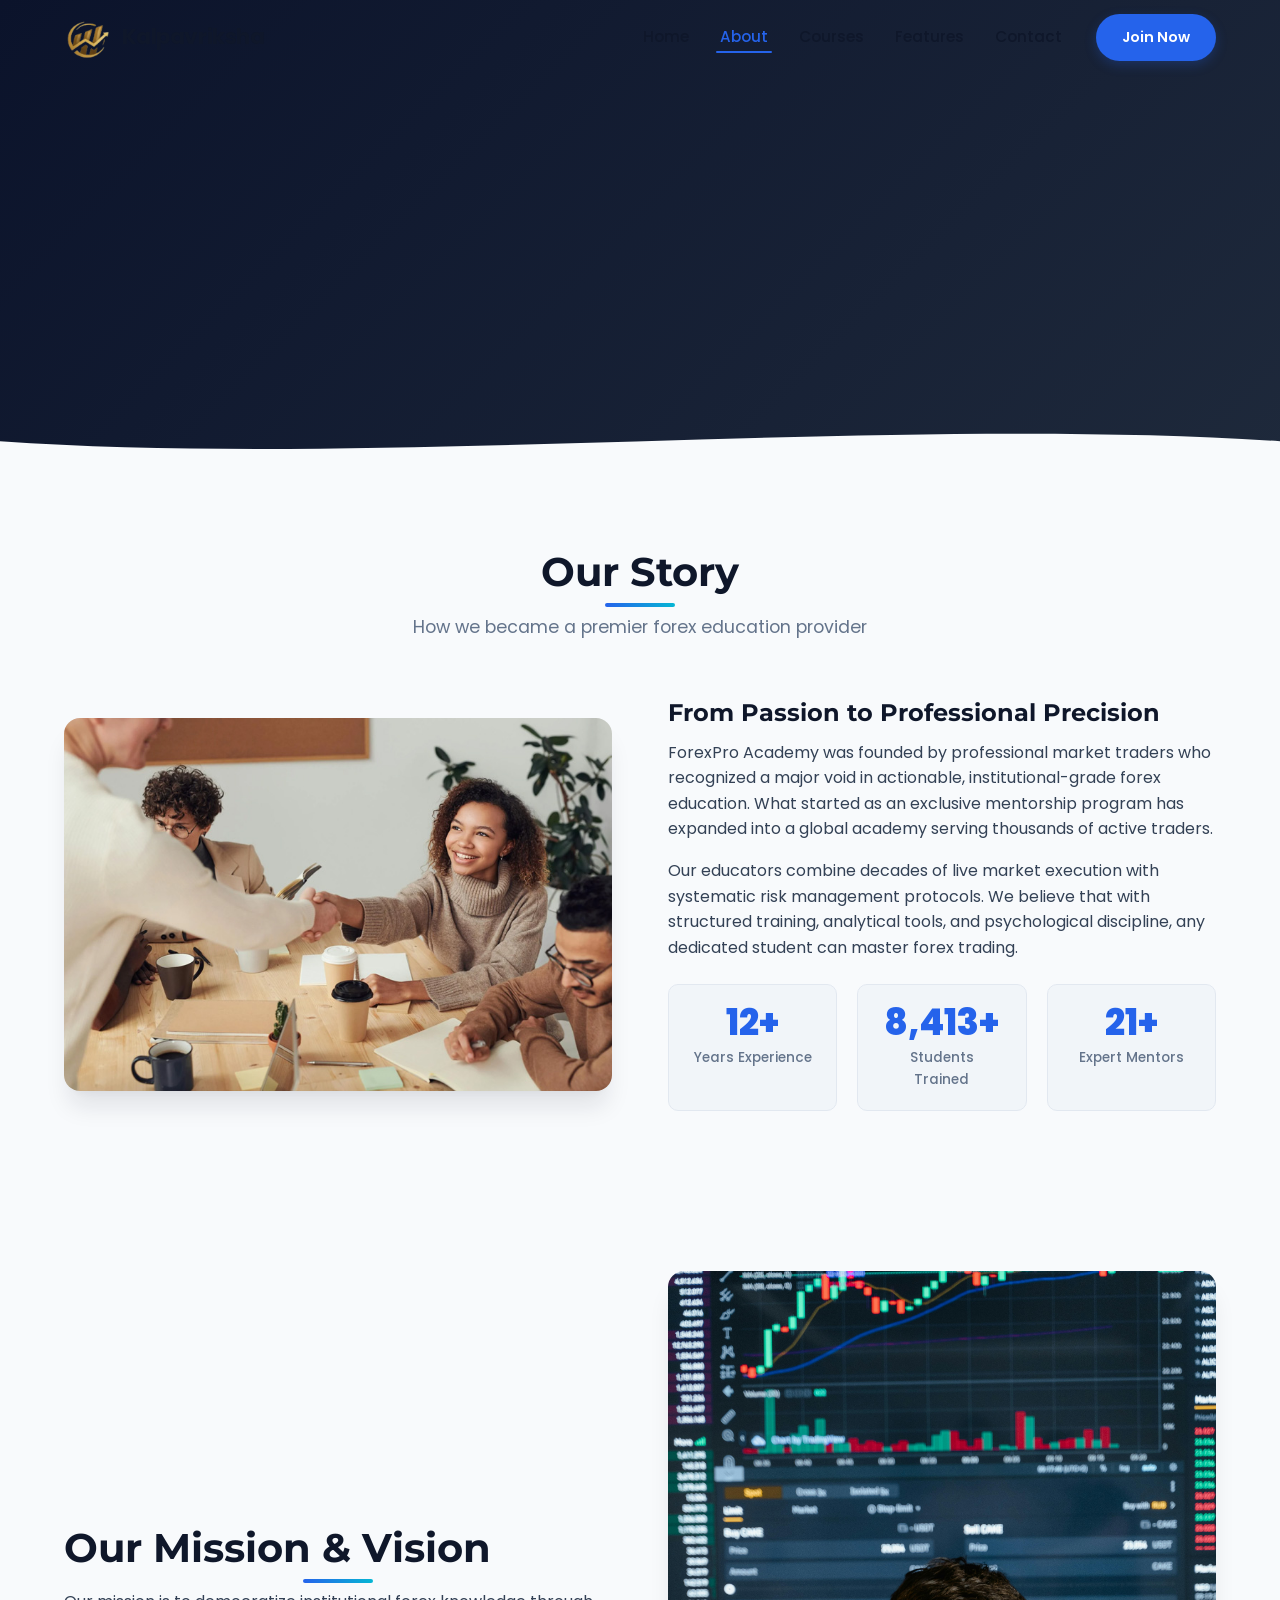
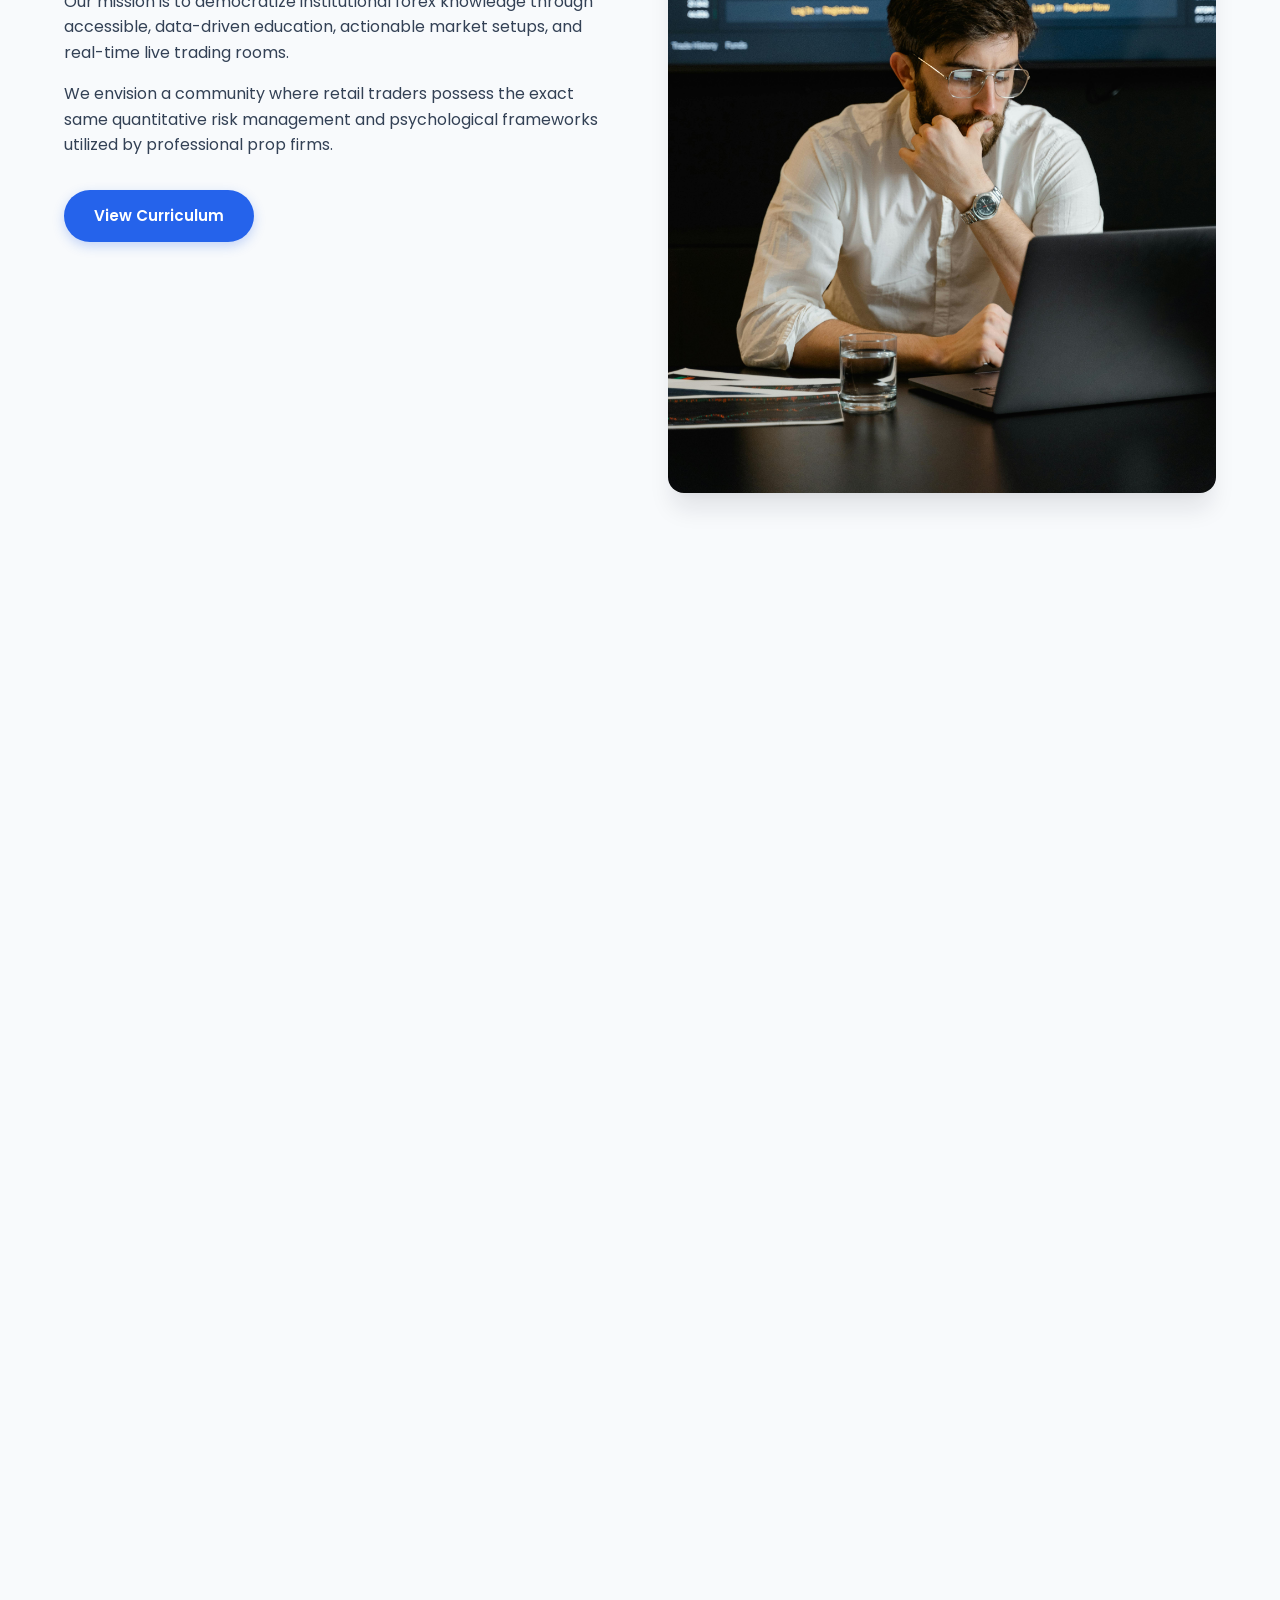
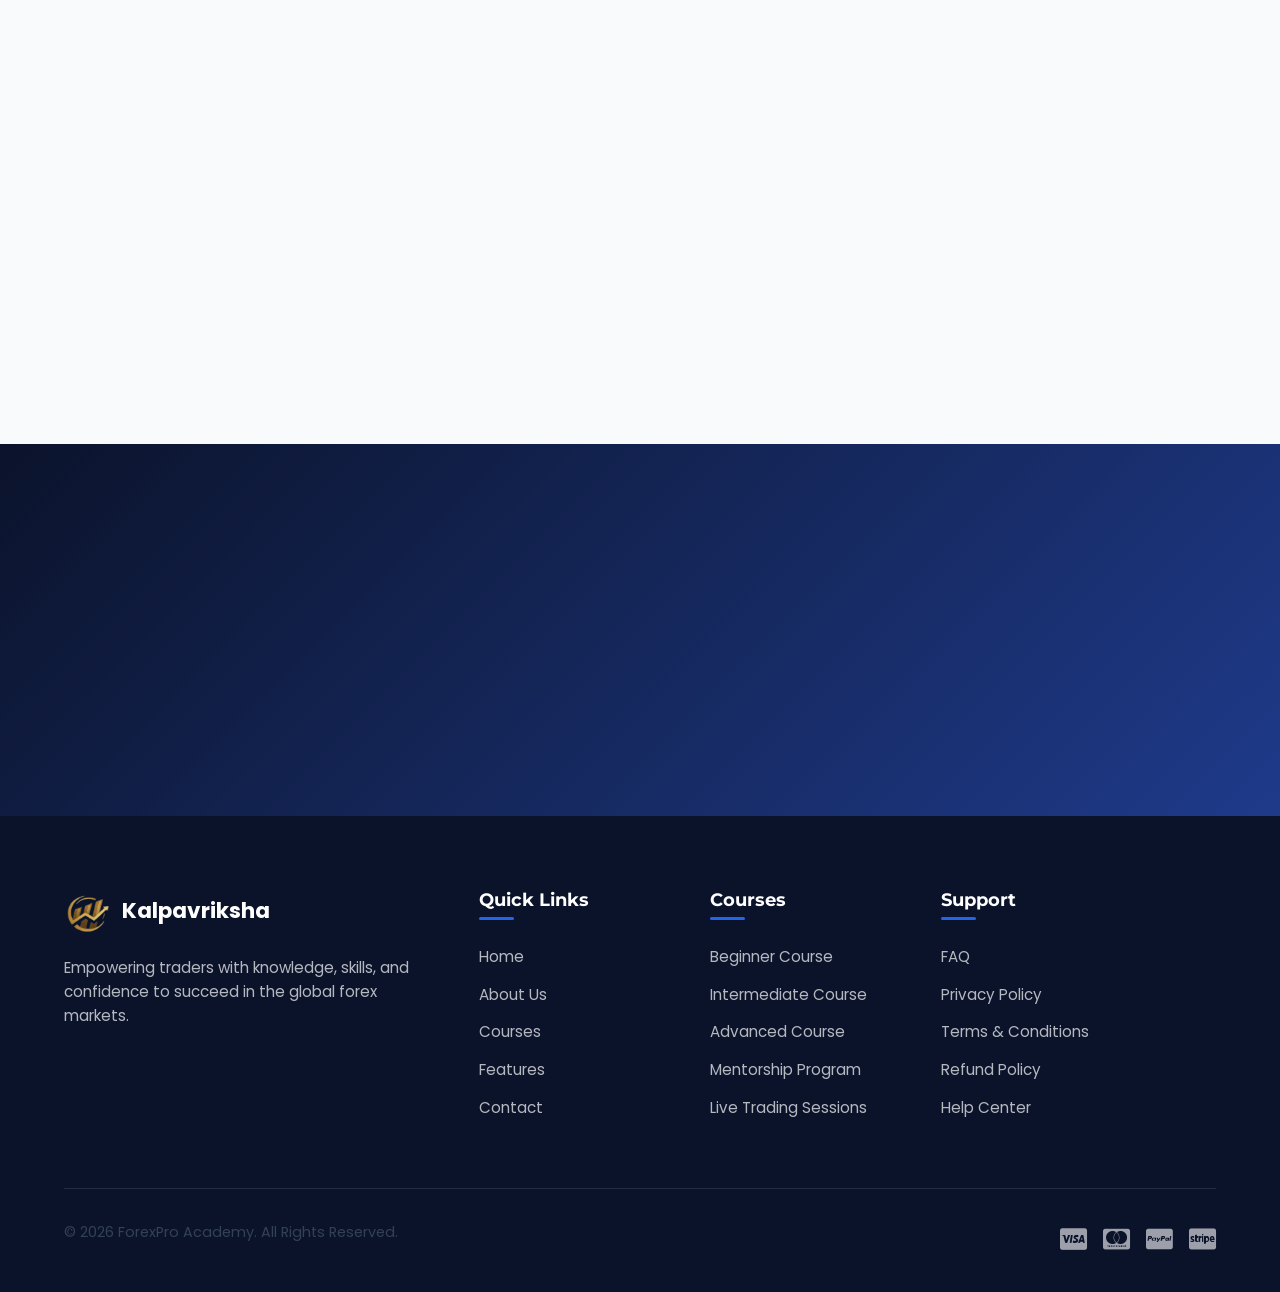
==== commit 6fc0901a: "feat: complete market-level UI/UX redesign, responsive optimization & interaction system" ====
--- a/about.html
+++ b/about.html
@@ -7,13 +7,13 @@
     <meta name="description" content="Learn about ForexPro Academy - our mission, vision, and the team behind your forex trading success.">
     
     <!-- Favicon -->
-    <link rel="icon" type="image/png" href="images/favicon.png">
+    <link rel="icon" type="image/png" href="Gemini_Generated_Image_t2bd2at2bd2at2bd-removebg-preview.png">
     
     <!-- Font Awesome -->
     <link rel="stylesheet" href="https://cdnjs.cloudflare.com/ajax/libs/font-awesome/6.4.0/css/all.min.css">
     
     <!-- Google Fonts -->
-    <link href="https://fonts.googleapis.com/css2?family=Poppins:wght@300;400;500;600;700;800&family=Montserrat:wght@400;500;600;700&display=swap" rel="stylesheet">
+    <link href="https://fonts.googleapis.com/css2?family=Poppins:wght@300;400;500;600;700;800&family=Montserrat:wght@400;500;600;700;800&display=swap" rel="stylesheet">
     
     <!-- CSS -->
     <link rel="stylesheet" href="css/style.css">
@@ -23,25 +23,18 @@
     <link href="https://unpkg.com/aos@2.3.1/dist/aos.css" rel="stylesheet">
 </head>
 <body>
+    <!-- Skip to Content for Accessibility -->
+    <a href="#main-content" class="skip-link">Skip to main content</a>
+
     <!-- Preloader -->
     <div class="preloader">
         <div class="loader">
             <div class="loader-inner">
-                <div class="loader-line-wrap">
-                    <div class="loader-line"></div>
-                </div>
-                <div class="loader-line-wrap">
-                    <div class="loader-line"></div>
-                </div>
-                <div class="loader-line-wrap">
-                    <div class="loader-line"></div>
-                </div>
-                <div class="loader-line-wrap">
-                    <div class="loader-line"></div>
-                </div>
-                <div class="loader-line-wrap">
-                    <div class="loader-line"></div>
-                </div>
+                <div class="loader-line-wrap"><div class="loader-line"></div></div>
+                <div class="loader-line-wrap"><div class="loader-line"></div></div>
+                <div class="loader-line-wrap"><div class="loader-line"></div></div>
+                <div class="loader-line-wrap"><div class="loader-line"></div></div>
+                <div class="loader-line-wrap"><div class="loader-line"></div></div>
             </div>
         </div>
     </div>
@@ -49,7 +42,7 @@
     <!-- Header/Navbar -->
     <header class="header">
         <div class="container">
-            <nav class="navbar">
+            <nav class="navbar" aria-label="Main Navigation">
                 <a href="index.html" class="logo">
                     <img src="./Gemini_Generated_Image_t2bd2at2bd2at2bd-removebg-preview.png" class="logo-img" alt="ForexPro Academy Logo">
                     <span>Kalpavriksha</span>
@@ -73,222 +66,200 @@
         </div>
     </header>
 
-    <!-- Page Hero -->
-    <section class="page-hero">
-        <div class="container">
-            <div class="hero-content">
-                <h1 class="hero-title" data-aos="fade-up">About ForexPro Academy</h1>
-                <p class="hero-subtitle" data-aos="fade-up" data-aos-delay="100">Empowering traders with knowledge, skills, and confidence to succeed in the forex markets.</p>
-            </div>
-        </div>
-        <div class="hero-wave">
-            <svg viewBox="0 0 500 150" preserveAspectRatio="none">
-                <path d="M0.00,49.98 C149.99,150.00 349.20,-49.98 500.00,49.98 L500.00,150.00 L0.00,150.00 Z"></path>
-            </svg>
-        </div>
-    </section>
-
-    <!-- About Section -->
-    <section class="section about-section">
-        <div class="container">
-            <div class="section-header" data-aos="fade-up">
-                <h2 class="section-title">Our Story</h2>
-                <p class="section-subtitle">How we became a leading forex trading education provider</p>
-            </div>
-            
-            <div class="about-content">
-                <div class="about-image" data-aos="fade-right">
-                    <img src="./about-company-3.jpg" alt="Our Story">
-                </div>
-                
-                <div class="about-text" data-aos="fade-left">
-                    <h3>From Passion to Profession</h3>
-                    <p>ForexPro Academy was founded in 2010 by a group of professional traders who saw a gap in quality forex education. What started as a small mentorship program has grown into a comprehensive trading academy with thousands of successful students worldwide.</p>
-                    
-                    <p>Our founders combined their decades of trading experience to create a curriculum that covers everything from the basics to advanced trading strategies. We believe that with the right education, anyone can learn to trade forex successfully.</p>
-                    
-                    <div class="stats-grid">
-                        <div class="stat-item">
-                            <h3 class="stat-number counter" data-target="15">10+</h3>
-                            <p class="stat-label">Years Experience</p>
-                        </div>
-                        <div class="stat-item">
-                            <h3 class="stat-number counter" data-target="10000">50+</h3>
-                            <p class="stat-label">Students Trained</p>
-                        </div>
-                        <div class="stat-item">
-                            <h3 class="stat-number counter" data-target="25">25+</h3>
-                            <p class="stat-label">Expert Mentors</p>
-                        </div>
-                    </div>
-                </div>
-            </div>
-        </div>
-    </section>
-
-    <!-- Mission Section -->
-    <section class="section mission-section">
-        <div class="container">
-            <div class="mission-content">
-                <div class="mission-text" data-aos="fade-right">
-                    <h2 class="section-title">Our Mission & Vision</h2>
-                    <p>Our mission is to democratize forex trading education by providing affordable, high-quality training that empowers individuals to achieve financial independence.</p>
-                    <p>We envision a world where anyone, regardless of their background, can access the knowledge and tools needed to succeed in the financial markets.</p>
-                </div>
-                
-                <div class="mission-image" data-aos="fade-left">
-                    <img src="pexels-tima-miroshnichenko-7567426.jpg" alt="Our Mission">
-                </div>
-            </div>
-        </div>
-    </section>
-
-    <!-- Team Section -->
-    <section class="section team-section">
-        <div class="container">
-            <div class="section-header" data-aos="fade-up">
-                <h2 class="section-title">Meet Our Expert Team</h2>
-                <p class="section-subtitle">Learn from the best in the industry</p>
-            </div>
-            
-            <div class="team-grid">
-                <div class="team-member" data-aos="fade-up" data-aos-delay="100">
-                    <div class="member-image">
-                        <img src="person-4.jpg" alt="John Smith">
-                        <div class="social-links">
-                            <a href="#"><i class="fab fa-linkedin-in"></i></a>
-                            <a href="#"><i class="fab fa-twitter"></i></a>
-                            <a href="#"><i class="fab fa-instagram"></i></a>
-                        </div>
-                    </div>
-                    <div class="member-info">
-                        <h3>John Smith</h3>
-                        <p>Founder & CEO</p>
-                        <span>15+ Years Trading Experience</span>
-                    </div>
-                </div>
-                
-                <div class="team-member" data-aos="fade-up" data-aos-delay="200">
-                    <div class="member-image">
-                        <img src="person-3.jpg" alt="Sarah Johnson">
-                        <div class="social-links">
-                            <a href="#"><i class="fab fa-linkedin-in"></i></a>
-                            <a href="#"><i class="fab fa-twitter"></i></a>
-                            <a href="#"><i class="fab fa-instagram"></i></a>
-                        </div>
-                    </div>
-                    <div class="member-info">
-                        <h3>Sarah Johnson</h3>
-                        <p>Head of Education</p>
-                        <span>12+ Years Trading Experience</span>
-                    </div>
-                </div>
-                
-                <div class="team-member" data-aos="fade-up" data-aos-delay="300">
-                    <div class="member-image">
-                        <img src="person-1.jpg" alt="Michael Chen">
-                        <div class="social-links">
-                            <a href="#"><i class="fab fa-linkedin-in"></i></a>
-                            <a href="#"><i class="fab fa-twitter"></i></a>
-                            <a href="#"><i class="fab fa-instagram"></i></a>
-                        </div>
-                    </div>
-                    <div class="member-info">
-                        <h3>Michael Chen</h3>
-                        <p>Senior Trading Mentor</p>
-                        <span>10+ Years Trading Experience</span>
-                    </div>
-                </div>
-                
-                <div class="team-member" data-aos="fade-up" data-aos-delay="400">
-                    <div class="member-image">
-                        <img src="person-2.jpg" alt="David Rodriguez">
-                        <div class="social-links">
-                            <a href="#"><i class="fab fa-linkedin-in"></i></a>
-                            <a href="#"><i class="fab fa-twitter"></i></a>
-                            <a href="#"><i class="fab fa-instagram"></i></a>
-                        </div>
-                    </div>
-                    <div class="member-info">
-                        <h3>David Rodriguez</h3>
-                        <p>Technical Analysis Expert</p>
-                        <span>8+ Years Trading Experience</span>
-                    </div>
-                </div>
-            </div>
-        </div>
-    </section>
-
-    <!-- Values Section -->
-    <section class="section values-section">
-        <div class="container">
-            <div class="section-header" data-aos="fade-up">
-                <h2 class="section-title">Our Core Values</h2>
-                <p class="section-subtitle">What makes ForexPro Academy different</p>
-            </div>
-            
-            <div class="values-grid">
-                <div class="value-card" data-aos="fade-up" data-aos-delay="100">
-                    <div class="value-icon">
-                        <i class="fas fa-graduation-cap"></i>
-                    </div>
-                    <h3>Education First</h3>
-                    <p>We prioritize comprehensive education over quick profits, ensuring our students build a solid foundation.</p>
-                </div>
-                
-                <div class="value-card" data-aos="fade-up" data-aos-delay="200">
-                    <div class="value-icon">
-                        <i class="fas fa-hand-holding-heart"></i>
-                    </div>
-                    <h3>Integrity</h3>
-                    <p>We maintain transparency in all our dealings and provide honest assessments of trading realities.</p>
-                </div>
-                
-                <div class="value-card" data-aos="fade-up" data-aos-delay="300">
-                    <div class="value-icon">
-                        <i class="fas fa-users"></i>
-                    </div>
-                    <h3>Community</h3>
-                    <p>We foster a supportive community where traders can learn from and grow with each other.</p>
-                </div>
-                
-                <div class="value-card" data-aos="fade-up" data-aos-delay="400">
-                    <div class="value-icon">
-                        <i class="fas fa-chart-line"></i>
-                    </div>
-                    <h3>Performance</h3>
-                    <p>We focus on measurable results and continuous improvement in our teaching methods.</p>
-                </div>
-                
-                <div class="value-card" data-aos="fade-up" data-aos-delay="500">
-                    <div class="value-icon">
-                        <i class="fas fa-lightbulb"></i>
-                    </div>
-                    <h3>Innovation</h3>
-                    <p>We constantly update our curriculum to reflect the latest market trends and trading strategies.</p>
-                </div>
-                
-                <div class="value-card" data-aos="fade-up" data-aos-delay="600">
-                    <div class="value-icon">
-                        <i class="fas fa-shield-alt"></i>
-                    </div>
-                    <h3>Risk Awareness</h3>
-                    <p>We emphasize proper risk management as the cornerstone of successful trading.</p>
-                </div>
-            </div>
-        </div>
-    </section>
-
-    <!-- CTA Section -->
-    <section class="section cta-section">
-        <div class="container">
-            <div class="cta-content" data-aos="zoom-in">
-                <h2>Ready to Start Your Trading Journey?</h2>
-                <p>Join thousands of successful traders who started with ForexPro Academy</p>
-                <a href="courses.html" class="btn btn-primary">Explore Our Courses</a>
-            </div>
-        </div>
-    </section>
+    <main id="main-content">
+        <!-- Page Hero -->
+        <section class="page-hero">
+            <div class="container">
+                <div class="hero-content">
+                    <h1 class="hero-title" data-aos="fade-up">About ForexPro Academy</h1>
+                    <p class="hero-subtitle" data-aos="fade-up" data-aos-delay="100">Empowering traders worldwide with knowledge, discipline, and quantitative edge in the forex markets.</p>
+                </div>
+            </div>
+            <div class="hero-wave">
+                <svg viewBox="0 0 500 150" preserveAspectRatio="none">
+                    <path d="M0.00,49.98 C149.99,150.00 349.20,-49.98 500.00,49.98 L500.00,150.00 L0.00,150.00 Z"></path>
+                </svg>
+            </div>
+        </section>
+
+        <!-- About Story Section -->
+        <section class="section about-section">
+            <div class="container">
+                <div class="section-header" data-aos="fade-up">
+                    <h2 class="section-title">Our Story</h2>
+                    <p class="section-subtitle">How we became a premier forex education provider</p>
+                </div>
+                
+                <div class="about-content">
+                    <div class="about-image" data-aos="fade-right">
+                        <img src="./about-company-3.jpg" alt="Our Story at ForexPro Academy">
+                    </div>
+                    
+                    <div class="about-text" data-aos="fade-left">
+                        <h3>From Passion to Professional Precision</h3>
+                        <p>ForexPro Academy was founded by professional market traders who recognized a major void in actionable, institutional-grade forex education. What started as an exclusive mentorship program has expanded into a global academy serving thousands of active traders.</p>
+                        
+                        <p>Our educators combine decades of live market execution with systematic risk management protocols. We believe that with structured training, analytical tools, and psychological discipline, any dedicated student can master forex trading.</p>
+                        
+                        <div class="hero-stats" style="margin-top: 1.5rem;">
+                            <div class="stat-item" style="background: var(--gray-100); border-color: var(--border-color); color: var(--dark-color);">
+                                <div class="stat-number counter" data-target="15" style="color: var(--primary-color);">0</div>
+                                <p class="stat-label" style="color: var(--text-light);">Years Experience</p>
+                            </div>
+                            <div class="stat-item" style="background: var(--gray-100); border-color: var(--border-color); color: var(--dark-color);">
+                                <div class="stat-number counter" data-target="10000" style="color: var(--primary-color);">0</div>
+                                <p class="stat-label" style="color: var(--text-light);">Students Trained</p>
+                            </div>
+                            <div class="stat-item" style="background: var(--gray-100); border-color: var(--border-color); color: var(--dark-color);">
+                                <div class="stat-number counter" data-target="25" style="color: var(--primary-color);">0</div>
+                                <p class="stat-label" style="color: var(--text-light);">Expert Mentors</p>
+                            </div>
+                        </div>
+                    </div>
+                </div>
+            </div>
+        </section>
+
+        <!-- Mission Section -->
+        <section class="section mission-section" style="background-color: var(--gray-50);">
+            <div class="container">
+                <div class="mission-content">
+                    <div class="mission-text" data-aos="fade-right">
+                        <h2 class="section-title" style="text-align: left; display: block;">Our Mission & Vision</h2>
+                        <p>Our mission is to democratize institutional forex knowledge through accessible, data-driven education, actionable market setups, and real-time live trading rooms.</p>
+                        <p>We envision a community where retail traders possess the exact same quantitative risk management and psychological frameworks utilized by professional prop firms.</p>
+                        <div style="margin-top: 2rem;">
+                            <a href="courses.html" class="btn btn-primary">View Curriculum</a>
+                        </div>
+                    </div>
+                    
+                    <div class="mission-image" data-aos="fade-left">
+                        <img src="pexels-tima-miroshnichenko-7567426.jpg" alt="Our Mission in Action">
+                    </div>
+                </div>
+            </div>
+        </section>
+
+        <!-- Team Section -->
+        <section class="section team-section">
+            <div class="container">
+                <div class="section-header" data-aos="fade-up">
+                    <h2 class="section-title">Meet Our Lead Mentors</h2>
+                    <p class="section-subtitle">Learn directly from verified industry practitioners</p>
+                </div>
+                
+                <div class="team-grid">
+                    <div class="team-member" data-aos="fade-up" data-aos-delay="100">
+                        <div class="member-image">
+                            <img src="person-4.jpg" alt="John Smith - Founder & Chief Market Strategist">
+                        </div>
+                        <div class="member-info">
+                            <h3>John Smith</h3>
+                            <p class="member-role">Founder & Chief Strategist</p>
+                            <p style="font-size: 0.85rem; color: var(--text-light); margin-bottom: 0.75rem;">15+ Years Institutional Experience</p>
+                            <div class="social-links">
+                                <a href="https://linkedin.com" target="_blank" rel="noopener noreferrer" aria-label="John Smith LinkedIn"><i class="fab fa-linkedin-in"></i></a>
+                                <a href="https://twitter.com" target="_blank" rel="noopener noreferrer" aria-label="John Smith Twitter"><i class="fab fa-twitter"></i></a>
+                            </div>
+                        </div>
+                    </div>
+                    
+                    <div class="team-member" data-aos="fade-up" data-aos-delay="200">
+                        <div class="member-image">
+                            <img src="person-3.jpg" alt="Sarah Johnson - Head of Technical Analysis">
+                        </div>
+                        <div class="member-info">
+                            <h3>Sarah Johnson</h3>
+                            <p class="member-role">Head of Technical Analysis</p>
+                            <p style="font-size: 0.85rem; color: var(--text-light); margin-bottom: 0.75rem;">12+ Years Price Action Specialist</p>
+                            <div class="social-links">
+                                <a href="https://linkedin.com" target="_blank" rel="noopener noreferrer" aria-label="Sarah Johnson LinkedIn"><i class="fab fa-linkedin-in"></i></a>
+                                <a href="https://twitter.com" target="_blank" rel="noopener noreferrer" aria-label="Sarah Johnson Twitter"><i class="fab fa-twitter"></i></a>
+                            </div>
+                        </div>
+                    </div>
+                    
+                    <div class="team-member" data-aos="fade-up" data-aos-delay="300">
+                        <div class="member-image">
+                            <img src="person-1.jpg" alt="Michael Chen - Senior Risk & Quantitative Mentor">
+                        </div>
+                        <div class="member-info">
+                            <h3>Michael Chen</h3>
+                            <p class="member-role">Quantitative Risk Mentor</p>
+                            <p style="font-size: 0.85rem; color: var(--text-light); margin-bottom: 0.75rem;">10+ Years Algo & Risk Modeling</p>
+                            <div class="social-links">
+                                <a href="https://linkedin.com" target="_blank" rel="noopener noreferrer" aria-label="Michael Chen LinkedIn"><i class="fab fa-linkedin-in"></i></a>
+                                <a href="https://twitter.com" target="_blank" rel="noopener noreferrer" aria-label="Michael Chen Twitter"><i class="fab fa-twitter"></i></a>
+                            </div>
+                        </div>
+                    </div>
+                    
+                    <div class="team-member" data-aos="fade-up" data-aos-delay="400">
+                        <div class="member-image">
+                            <img src="person-2.jpg" alt="David Rodriguez - Live Trading Director">
+                        </div>
+                        <div class="member-info">
+                            <h3>David Rodriguez</h3>
+                            <p class="member-role">Live Trading Director</p>
+                            <p style="font-size: 0.85rem; color: var(--text-light); margin-bottom: 0.75rem;">8+ Years FX Session Lead</p>
+                            <div class="social-links">
+                                <a href="https://linkedin.com" target="_blank" rel="noopener noreferrer" aria-label="David Rodriguez LinkedIn"><i class="fab fa-linkedin-in"></i></a>
+                                <a href="https://twitter.com" target="_blank" rel="noopener noreferrer" aria-label="David Rodriguez Twitter"><i class="fab fa-twitter"></i></a>
+                            </div>
+                        </div>
+                    </div>
+                </div>
+            </div>
+        </section>
+
+        <!-- Values Section -->
+        <section class="section values-section" style="background-color: var(--gray-50);">
+            <div class="container">
+                <div class="section-header" data-aos="fade-up">
+                    <h2 class="section-title">Our Core Values</h2>
+                    <p class="section-subtitle">The principles guiding every curriculum we build</p>
+                </div>
+                
+                <div class="values-grid">
+                    <div class="value-card" data-aos="fade-up" data-aos-delay="100">
+                        <div class="value-icon">
+                            <i class="fas fa-graduation-cap"></i>
+                        </div>
+                        <h3>Education First</h3>
+                        <p>We prioritize sustainable long-term competency over quick-profit gimmicks, ensuring a resilient foundation.</p>
+                    </div>
+                    
+                    <div class="value-card" data-aos="fade-up" data-aos-delay="200">
+                        <div class="value-icon">
+                            <i class="fas fa-shield-alt"></i>
+                        </div>
+                        <div class="value-icon" style="display:none;"></div>
+                        <h3>Risk Management</h3>
+                        <p>Capital preservation is our first commandment. Every trade must have a clear risk-to-reward ratio.</p>
+                    </div>
+                    
+                    <div class="value-card" data-aos="fade-up" data-aos-delay="300">
+                        <div class="value-icon">
+                            <i class="fas fa-users"></i>
+                        </div>
+                        <h3>Collaborative Community</h3>
+                        <p>Traders thrive in active peer environments. Our trading rooms offer round-the-clock insights and feedback.</p>
+                    </div>
+                </div>
+            </div>
+        </section>
+
+        <!-- CTA Section -->
+        <section class="section cta-section">
+            <div class="container">
+                <div class="cta-content" data-aos="zoom-in">
+                    <h2>Ready to Start Your Trading Journey?</h2>
+                    <p>Join thousands of dedicated traders who started with ForexPro Academy.</p>
+                    <a href="form.html" class="btn btn-primary">Enroll in Next Batch</a>
+                </div>
+            </div>
+        </section>
+    </main>
 
     <!-- Footer -->
     <footer class="footer">
@@ -296,15 +267,15 @@
             <div class="footer-content">
                 <div class="footer-col">
                     <a href="index.html" class="footer-logo">
-                        <img src="Gemini_Generated_Image_t2bd2at2bd2at2bd-removebg-preview.png" alt="ForexPro Academy Logo">
+                        <img src="./Gemini_Generated_Image_t2bd2at2bd2at2bd-removebg-preview.png" class="logo-img" alt="ForexPro Academy Logo">
                         <span>Kalpavriksha</span>
                     </a>
-                    <p>Empowering traders with knowledge, skills, and confidence to succeed in the forex markets.</p>
+                    <p>Empowering traders with knowledge, skills, and confidence to succeed in the global forex markets.</p>
                 </div>
                 
                 <div class="footer-col">
                     <h3>Quick Links</h3>
-                    <ul>
+                    <ul class="footer-links">
                         <li><a href="index.html">Home</a></li>
                         <li><a href="about.html">About Us</a></li>
                         <li><a href="courses.html">Courses</a></li>
@@ -315,41 +286,41 @@
                 
                 <div class="footer-col">
                     <h3>Courses</h3>
-                    <ul>
-                        <li><a href="#">Beginner Course</a></li>
-                        <li><a href="#">Intermediate Course</a></li>
-                        <li><a href="#">Advanced Course</a></li>
-                        <li><a href="#">Mentorship Program</a></li>
-                        <li><a href="#">Live Trading Sessions</a></li>
+                    <ul class="footer-links">
+                        <li><a href="courses.html">Beginner Course</a></li>
+                        <li><a href="courses.html">Intermediate Course</a></li>
+                        <li><a href="courses.html">Advanced Course</a></li>
+                        <li><a href="courses.html">Mentorship Program</a></li>
+                        <li><a href="courses.html">Live Trading Sessions</a></li>
                     </ul>
                 </div>
                 
                 <div class="footer-col">
                     <h3>Support</h3>
-                    <ul>
-                        <li><a href="#">FAQ</a></li>
-                        <li><a href="#">Privacy Policy</a></li>
-                        <li><a href="#">Terms & Conditions</a></li>
-                        <li><a href="#">Refund Policy</a></li>
-                        <li><a href="#">Help Center</a></li>
+                    <ul class="footer-links">
+                        <li><a href="contact.html#faq">FAQ</a></li>
+                        <li><a href="#privacy">Privacy Policy</a></li>
+                        <li><a href="#terms">Terms & Conditions</a></li>
+                        <li><a href="#refund">Refund Policy</a></li>
+                        <li><a href="contact.html">Help Center</a></li>
                     </ul>
                 </div>
             </div>
             
             <div class="footer-bottom">
-                <p>&copy; 2023 ForexPro Academy. All Rights Reserved.</p>
+                <p>&copy; 2026 ForexPro Academy. All Rights Reserved.</p>
                 <div class="footer-payments">
-                    <i class="fab fa-cc-visa"></i>
-                    <i class="fab fa-cc-mastercard"></i>
-                    <i class="fab fa-cc-paypal"></i>
-                    <i class="fab fa-cc-stripe"></i>
+                    <i class="fab fa-cc-visa" title="Visa"></i>
+                    <i class="fab fa-cc-mastercard" title="Mastercard"></i>
+                    <i class="fab fa-cc-paypal" title="PayPal"></i>
+                    <i class="fab fa-cc-stripe" title="Stripe"></i>
                 </div>
             </div>
         </div>
     </footer>
 
     <!-- Back to Top Button -->
-    <a href="#" class="back-to-top">
+    <a href="#top" class="back-to-top" aria-label="Back to top">
         <i class="fas fa-arrow-up"></i>
     </a>
 
--- a/css/style.css
+++ b/css/style.css
@@ -1,2167 +1,1748 @@
-/* Base Styles */
-:root {
-    --primary-color: #2563eb;
-    --secondary-color: #1e40af;
-    --accent-color: #3b82f6;
-    --dark-color: #1f2937;
-    --light-color: #f9fafb;
-    --text-color: #374151;
-    --text-light: #6b7280;
-    --success-color: #10b981;
-    --warning-color: #f59e0b;
-    --danger-color: #ef4444;
-    --white: #ffffff;
-    --black: #000000;
-    --gray-100: #f3f4f6;
-    --gray-200: #e5e7eb;
-    --gray-300: #d1d5db;
-    --gray-400: #9ca3af;
-    --gray-500: #6b7280;
-    --gray-600: #4b5563;
-    --gray-700: #374151;
-    --gray-800: #1f2937;
-    --gray-900: #111827;
-    --font-primary: 'Poppins', sans-serif;
-    --font-secondary: 'Montserrat', sans-serif;
-    --header-height: 75px;
-    --shadow-sm: 0 1px 2px 0 rgba(0, 0, 0, 0.05);
-    --shadow: 0 1px 3px 0 rgba(0, 0, 0, 0.1), 0 1px 2px 0 rgba(0, 0, 0, 0.06);
-    --shadow-md: 0 4px 6px -1px rgba(0, 0, 0, 0.1), 0 2px 4px -1px rgba(0, 0, 0, 0.06);
-    --shadow-lg: 0 10px 15px -3px rgba(0, 0, 0, 0.1), 0 4px 6px -2px rgba(0, 0, 0, 0.05);
-    --shadow-xl: 0 20px 25px -5px rgba(0, 0, 0, 0.1), 0 10px 10px -5px rgba(0, 0, 0, 0.04);
-    --shadow-2xl: 0 25px 50px -12px rgba(0, 0, 0, 0.25);
-    --transition: all 0.3s ease;
-}
-
-* {
-    margin: 0;
-    padding: 0;
-    box-sizing: border-box;
-}
-
-html {
-    scroll-behavior: smooth;
-    font-size: 16px;
-}
-
-body {
-    font-family: var(--font-primary);
-    color: var(--text-color);
-    line-height: 1.6;
-    background-color: var(--light-color);
-    overflow-x: hidden;
-}
-
-body.menu-open {
-    overflow: hidden;
-}
-
-h1, h2, h3, h4, h5, h6 {
-    font-family: var(--font-secondary);
-    font-weight: 700;
-    line-height: 1.2;
-    margin-bottom: 1rem;
-}
-
-p {
-    margin-bottom: 1rem;
-}
-
-a {
-    text-decoration: none;
-    color: inherit;
-    transition: var(--transition);
-}
-
-ul {
-    list-style: none;
-}
-
-img {
-    max-width: 100%;
-    height: auto;
-}
-
-.container {
-    width: 100%;
-    max-width: 1200px;
-    margin: 0 auto;
-    padding-inline: 1.25rem;
-}
-
-.section {
-    padding: 5rem 0;
-}
-
-.section-header {
-    text-align: center;
-    margin-bottom: 3rem;
-}
-
-.section-title {
-    font-size: clamp(1.75rem, 3.5vw, 2.5rem);
-    color: var(--dark-color);
-    margin-bottom: 1rem;
-    position: relative;
-    display: inline-block;
-}
-
-.section-title::after {
-    content: '';
-    position: absolute;
-    bottom: -10px;
-    left: 50%;
-    transform: translateX(-50%);
-    width: 80px;
-    height: 4px;
-    background: var(--primary-color);
-    border-radius: 2px;
-}
-
-.section-subtitle {
-    font-size: clamp(0.95rem, 1.8vw, 1.1rem);
-    color: var(--text-light);
-    max-width: 600px;
-    margin: 0 auto;
-}
-
-.text-gradient {
-    background: linear-gradient(90deg, var(--primary-color), var(--accent-color));
-    -webkit-background-clip: text;
-    background-clip: text;
-    color: transparent;
-}
-
-.btn {
-    display: inline-flex;
-    align-items: center;
-    justify-content: center;
-    min-height: 44px;
-    padding: 0.8rem 1.8rem;
-    border-radius: 50px;
-    font-weight: 600;
-    font-size: 1rem;
-    text-align: center;
-    cursor: pointer;
-    transition: var(--transition);
-    border: 2px solid transparent;
-    -webkit-tap-highlight-color: transparent;
-}
-
-.btn-primary {
-    background-color: var(--primary-color);
-    color: var(--white);
-}
-
-.btn-primary:hover {
-    background-color: var(--secondary-color);
-    transform: translateY(-3px);
-    box-shadow: var(--shadow-md);
-}
-
-.btn-outline {
-    background-color: transparent;
-    border-color: var(--primary-color);
-    color: var(--primary-color);
-}
-
-.btn-outline:hover {
-    background-color: var(--primary-color);
-    color: var(--white);
-    transform: translateY(-3px);
-    box-shadow: var(--shadow-md);
-}
-
-.btn-secondary {
-    background-color: var(--dark-color);
-    color: var(--white);
-}
-
-.btn-secondary:hover {
-    background-color: var(--gray-800);
-    transform: translateY(-3px);
-    box-shadow: var(--shadow-md);
-}
-
-.text-center {
-    text-align: center;
-}
-
-.mt-5 {
-    margin-top: 3rem;
-}
-
-/* Preloader */
-.preloader {
-    position: fixed;
-    top: 0;
-    left: 0;
-    width: 100%;
-    height: 100%;
-    background-color: var(--dark-color);
-    display: flex;
-    justify-content: center;
-    align-items: center;
-    z-index: 9999;
-    transition: opacity 0.5s ease;
-}
-
-.preloader.fade-out {
-    opacity: 0;
-}
-
-.loader {
-    width: 100px;
-    height: 100px;
-    position: relative;
-}
-
-.loader-inner {
-    width: 100%;
-    height: 100%;
-    border-radius: 50%;
-    perspective: 800px;
-}
-
-.loader-line-wrap {
-    position: absolute;
-    width: 100%;
-    height: 100%;
-    border-radius: 50%;
-}
-
-.loader-line-wrap:nth-child(1) {
-    animation: spin 1s infinite linear;
-    animation-delay: -1.5s;
-}
-
-.loader-line-wrap:nth-child(2) {
-    animation: spin 1s infinite linear;
-    animation-delay: -1s;
-}
-
-.loader-line-wrap:nth-child(3) {
-    animation: spin 1s infinite linear;
-    animation-delay: -0.5s;
-}
-
-.loader-line-wrap:nth-child(4) {
-    animation: spin 1s infinite linear;
-    animation-delay: 0s;
-}
-
-.loader-line-wrap:nth-child(5) {
-    animation: spin 1s infinite linear;
-    animation-delay: 0.5s;
-}
-
-.loader-line {
-    position: absolute;
-    width: 100%;
-    height: 100%;
-    border-radius: 50%;
-    border: 3px solid transparent;
-    border-top-color: var(--primary-color);
-}
-
-@keyframes spin {
-    0% {
-        transform: rotate(0deg);
-    }
-    100% {
-        transform: rotate(360deg);
-    }
-}
-
-/* Header/Navbar */
-.header {
-    position: fixed;
-    top: 0;
-    left: 0;
-    width: 100%;
-    height: var(--header-height);
-    z-index: 999;
-    transition: all 0.3s ease;
-    display: flex;
-    align-items: center;
-    background-color: transparent;
-}
-
-.header.scrolled {
-    background-color: rgba(255, 255, 255, 0.98);
-    box-shadow: var(--shadow-sm);
-    backdrop-filter: blur(8px);
-}
-
-.navbar {
-    display: flex;
-    justify-content: space-between;
-    align-items: center;
-    width: 100%;
-}
-
-.logo {
-    display: flex;
-    align-items: center;
-    font-size: 1.4rem;
-    font-weight: 700;
-    color: var(--dark-color);
-    text-decoration: none;
-}
-
-.logo-img,
-.logo img {
-    height: 55px;
-    max-height: 55px;
-    width: auto;
-    object-fit: contain;
-    margin-right: 0.5rem;
-    display: block;
-}
-
-.nav-links {
-    display: flex;
-    align-items: center;
-}
-
-.nav-link {
-    margin: 0 1rem;
-    font-weight: 500;
-    color: var(--dark-color);
-    position: relative;
-    min-height: 44px;
-    display: inline-flex;
-    align-items: center;
-}
-
-.nav-link::after {
-    content: '';
-    position: absolute;
-    bottom: 4px;
-    left: 0;
-    width: 0;
-    height: 2px;
-    background-color: var(--primary-color);
-    transition: var(--transition);
-}
-
-.nav-link:hover::after,
-.nav-link.active::after {
-    width: 100%;
-}
-
-.nav-cta {
-    margin-left: 1.5rem;
-}
-
-.mobile-menu-btn {
-    display: none;
-    flex-direction: column;
-    justify-content: center;
-    align-items: center;
-    gap: 5px;
-    width: 44px;
-    height: 44px;
-    min-width: 44px;
-    min-height: 44px;
-    padding: 10px;
-    background: transparent;
-    border: none;
-    cursor: pointer;
-    z-index: 1001;
-    -webkit-tap-highlight-color: transparent;
-}
-
-.mobile-menu-btn span {
-    display: block;
-    height: 2.5px;
-    width: 24px;
-    background-color: var(--dark-color);
-    border-radius: 2px;
-    transition: var(--transition);
-}
-
-
-/* Hero Section */
-.hero {
-    position: relative;
-    min-height: 100vh;
-    min-height: 100dvh;
-    display: flex;
-    align-items: center;
-    overflow: hidden;
-    padding-top: var(--header-height);
-    padding-bottom: 2rem;
-}
-
-.hero-video {
-    position: absolute;
-    top: 0;
-    left: 0;
-    width: 100%;
-    height: 100%;
-    object-fit: cover;
-    z-index: -1;
-}
-
-.hero-video-overlay {
-    position: absolute;
-    top: 0;
-    left: 0;
-    width: 100%;
-    height: 100%;
-    background-color: rgba(0, 0, 0, 0.55);
-    z-index: -1;
-}
-
-.hero-content {
-    color: var(--white);
-    max-width: 720px;
-    padding: 2rem 0 1rem;
-}
-
-.hero-title {
-    font-size: clamp(2.2rem, 5vw, 3.5rem);
-    line-height: 1.2;
-    margin-bottom: 1.25rem;
-}
-
-.hero-subtitle {
-    font-size: clamp(1rem, 2vw, 1.2rem);
-    margin-bottom: 1.75rem;
-    opacity: 0.95;
-    line-height: 1.6;
-}
-
-.hero-btns {
-    display: flex;
-    flex-wrap: wrap;
-    gap: 1rem;
-    margin-bottom: 2rem;
-}
-
-.hero-btns .btn {
-    margin: 0;
-}
-
-.hero-stats {
-    display: flex;
-    flex-wrap: wrap;
-    gap: 1rem;
-    margin-top: 1rem;
-}
-
-.stat-item {
-    background: linear-gradient(135deg, rgba(0, 0, 0, 0.4), rgba(80, 205, 240, 0.25));
-    border: 1px solid rgba(255, 255, 255, 0.15);
-    padding: 1.25rem 1rem;
-    border-radius: 10px;
-    text-align: center;
-    flex: 1 1 140px;
-    min-width: 120px;
-    backdrop-filter: blur(4px);
-}
-
-.stat-item-1 {
-    background-color: rgba(0, 100, 255, 0.15);
-}
-.stat-item-2 {
-    background-color: rgba(0, 200, 100, 0.15);
-}
-.stat-item-3 {
-    background-color: rgba(150, 0, 255, 0.15);
-}
-
-.stat-number {
-    font-size: clamp(1.75rem, 3vw, 2.5rem);
-    color: var(--white);
-    margin-bottom: 0.25rem;
-    font-weight: 700;
-}
-
-.stat-label {
-    color: var(--gray-200);
-    font-size: 0.85rem;
-    font-weight: 500;
-}
-
-.scroll-down {
-    position: absolute;
-    bottom: 20px;
-    left: 50%;
-    transform: translateX(-50%);
-    color: var(--white);
-    animation: bounce 2s infinite;
-}
-
-.scroll-down a {
-    display: flex;
-    flex-direction: column;
-    align-items: center;
-    color: var(--white);
-    padding: 8px;
-}
-
-.scroll-down span {
-    display: block;
-    width: 18px;
-    height: 18px;
-    border-bottom: 2px solid var(--white);
-    border-right: 2px solid var(--white);
-    transform: rotate(45deg);
-    margin: -8px;
-    animation: scroll-down 2s infinite;
-}
-
-.scroll-down span:nth-child(2) {
-    animation-delay: -0.2s;
-}
-
-.scroll-down span:nth-child(3) {
-    animation-delay: -0.4s;
-}
-
-@keyframes scroll-down {
-    0% {
-        opacity: 0;
-        transform: rotate(45deg) translate(-15px, -15px);
-    }
-    50% {
-        opacity: 1;
-    }
-    100% {
-        opacity: 0;
-        transform: rotate(45deg) translate(15px, 15px);
-    }
-}
-
-@keyframes bounce {
-    0%, 20%, 50%, 80%, 100% {
-        transform: translateY(0) translateX(-50%);
-    }
-    40% {
-        transform: translateY(-15px) translateX(-50%);
-    }
-    60% {
-        transform: translateY(-8px) translateX(-50%);
-    }
-}
-
-/* About Section */
-.about-content {
-    display: flex;
-    align-items: center;
-    gap: 3rem;
-}
-
-.about-image {
-    position: relative;
-    flex: 1;
-}
-
-.about-image img {
-    border-radius: 10px;
-    box-shadow: var(--shadow-lg);
-    width: 100%;
-    display: block;
-}
-
-.experience-badge {
-    position: absolute;
-    bottom: -15px;
-    right: -15px;
-    background: linear-gradient(135deg, var(--primary-color), var(--accent-color));
-    color: var(--white);
-    padding: 1.25rem 1.5rem;
-    border-radius: 10px;
-    text-align: center;
-    box-shadow: var(--shadow-lg);
-    max-width: calc(100% - 20px);
-}
-
-.experience-badge h3 {
-    font-size: clamp(1.8rem, 3vw, 2.5rem);
-    margin-bottom: 0;
-}
-
-.experience-badge p {
-    margin-bottom: 0;
-    font-size: 0.85rem;
-}
-
-.about-text {
-    flex: 1;
-}
-
-.about-text h3 {
-    font-size: clamp(1.5rem, 2.5vw, 2rem);
-    margin-bottom: 1.25rem;
-    color: var(--dark-color);
-}
-
-.features-list {
-    margin: 2rem 0;
-}
-
-.feature-item {
-    display: flex;
-    gap: 15px;
-    margin-bottom: 1.5rem;
-    align-items: flex-start;
-}
-
-.feature-icon {
-    width: 48px;
-    height: 48px;
-    background-color: var(--primary-color);
-    color: var(--white);
-    border-radius: 50%;
-    display: flex;
-    align-items: center;
-    justify-content: center;
-    flex-shrink: 0;
-}
-
-.feature-text h4 {
-    font-size: 1.1rem;
-    margin-bottom: 0.35rem;
-}
-
-.feature-text p {
-    font-size: 0.9rem;
-    color: var(--text-light);
-    margin-bottom: 0;
-}
-
-/* Courses Section */
-.courses-grid {
-    display: grid;
-    grid-template-columns: repeat(auto-fit, minmax(280px, 1fr));
-    gap: 2rem;
-}
-
-.course-card {
-    background-color: var(--white);
-    border-radius: 10px;
-    overflow: hidden;
-    box-shadow: var(--shadow-md);
-    transition: var(--transition);
-    position: relative;
-    display: flex;
-    flex-direction: column;
-}
-
-.course-card:hover {
-    transform: translateY(-8px);
-    box-shadow: var(--shadow-lg);
-}
-
-.course-card.featured {
-    border: 2px solid var(--primary-color);
-}
-
-.course-header {
-    padding: 1.5rem;
-    background-color: var(--gray-100);
-    border-bottom: 1px solid var(--gray-200);
-}
-
-.course-header h3 {
-    margin-bottom: 0.5rem;
-    color: var(--dark-color);
-    font-size: 1.3rem;
-}
-
-.course-price {
-    font-size: 1.6rem;
-    font-weight: 700;
-    color: var(--primary-color);
-}
-
-.course-body {
-    padding: 1.5rem;
-    flex: 1;
-}
-
-.course-features {
-    margin-bottom: 1.5rem;
-}
-
-.course-features li {
-    margin-bottom: 0.8rem;
-    display: flex;
-    align-items: flex-start;
-    gap: 0.5rem;
-    font-size: 0.95rem;
-}
-
-.course-features i {
-    color: var(--primary-color);
-    margin-top: 0.2rem;
-    flex-shrink: 0;
-}
-
-.course-footer {
-    padding: 0 1.5rem 1.5rem;
-}
-
-.course-footer .btn {
-    width: 100%;
-}
-
-.course-badge {
-    position: absolute;
-    top: 14px;
-    right: 14px;
-    background: linear-gradient(135deg, var(--primary-color), var(--accent-color));
-    color: var(--white);
-    padding: 0.3rem 0.85rem;
-    font-size: 0.75rem;
-    font-weight: 700;
-    text-transform: uppercase;
-    letter-spacing: 0.5px;
-    border-radius: 50px;
-    z-index: 2;
-    box-shadow: 0 2px 6px rgba(37, 99, 235, 0.3);
-    line-height: 1.2;
-}
-
-
-/* Features Section */
-.features-grid {
-    display: grid;
-    grid-template-columns: repeat(auto-fit, minmax(300px, 1fr));
-    gap: 2rem;
-}
-
-.feature-box {
-    background-color: var(--white);
-    border-radius: 10px;
-    padding: 2rem;
-    text-align: center;
-    box-shadow: var(--shadow-md);
-    transition: var(--transition);
-    position: relative;
-    overflow: hidden;
-}
-
-.feature-box:hover {
-    transform: translateY(-10px);
-    box-shadow: var(--shadow-lg);
-}
-
-.feature-icon {
-    width: 70px;
-    height: 70px;
-    background: linear-gradient(135deg, var(--primary-color), var(--accent-color));
-    color: var(--white);
-    border-radius: 50%;
-    display: flex;
-    align-items: center;
-    justify-content: center;
-    margin: 0 auto 1.5rem;
-    font-size: 1.5rem;
-}
-
-.feature-box h3 {
-    font-size: 1.3rem;
-    margin-bottom: 1rem;
-    color: var(--dark-color);
-}
-
-.feature-box p {
-    color: var(--text-light);
-    margin-bottom: 1.5rem;
-}
-
-.feature-wave {
-    position: absolute;
-    bottom: 0;
-    left: 0;
-    width: 100%;
-    height: 50px;
-    overflow: hidden;
-    opacity: 0.1;
-}
-
-.feature-wave svg {
-    position: absolute;
-    bottom: 0;
-    left: 0;
-    width: 100%;
-    height: 100%;
-    fill: var(--primary-color);
-}
-
-/* Testimonials Section */
-.testimonials {
-    background-color: var(--gray-100);
-}
-
-.testimonials-slider {
-    max-width: 800px;
-    margin: 0 auto;
-}
-
-.testimonial-slide {
-    padding: 0 1rem;
-    margin-bottom: 20px;
-}
-
-.testimonial-content {
-    background-color: var(--white);
-    border-radius: 10px;
-    padding: 2rem;
-    box-shadow: var(--shadow-md);
-}
-
-.testimonial-text {
-    font-style: italic;
-    margin-bottom: 1.5rem;
-    color: var(--text-color);
-    position: relative;
-}
-
-.testimonial-text::before,
-.testimonial-text::after {
-    content: '"';
-    font-size: 3rem;
-    color: var(--primary-color);
-    opacity: 0.3;
-    position: absolute;
-}
-
-.testimonial-text::before {
-    top: -20px;
-    left: -10px;
-}
-
-.testimonial-text::after {
-    bottom: -40px;
-    right: -10px;
-}
-
-.testimonial-author {
-    display: flex;
-    align-items: center;
-}
-
-.author-img {
-    width: 65px;
-    height: 65px;
-    border-radius: 50%;
-    overflow: hidden;
-    margin-right: 1rem;
-}
-
-.author-img img {
-    width: 100%;
-    height: 100%;
-    object-fit: cover;
-}
-
-.author-info h4 {
-    margin-bottom: 0.3rem;
-    font-size: 1.1rem;
-}
-
-.author-info p {
-    margin-bottom: 0.3rem;
-    font-size: 0.9rem;
-    color: var(--text-light);
-}
-
-.rating {
-    color: var(--warning-color);
-    font-size: 0.9rem;
-}
-
-.testimonials-cta {
-    background: linear-gradient(135deg, var(--primary-color), var(--accent-color));
-    padding: 3rem;
-    border-radius: 10px;
-    text-align: center;
-    margin-top: 3rem;
-    color: var(--white);
-}
-
-.testimonials-cta h3 {
-    font-size: 1.8rem;
-    margin-bottom: 1.5rem;
-    color: var(--white);
-}
-
-/* Contact Section */
-.contact-content {
-    display: flex;
-    gap: 3rem;
-}
-
-.contact-info {
-    flex: 1;
-}
-
-.info-item {
-    display: flex;
-    margin-bottom: 2rem;
-}
-
-.info-icon {
-    width: 50px;
-    height: 50px;
-    background-color: var(--primary-color);
-    color: var(--white);
-    border-radius: 50%;
-    display: flex;
-    align-items: center;
-    justify-content: center;
-    margin-right: 1rem;
-    flex-shrink: 0;
-    font-size: 1.2rem;
-}
-
-.info-text h3 {
-    font-size: 1.2rem;
-    margin-bottom: 0.5rem;
-    color: var(--dark-color);
-}
-
-.info-text p {
-    color: var(--text-light);
-    margin-bottom: 0;
-}
-
-.contact-social {
-    display: flex;
-    margin-top: 2rem;
-}
-
-.contact-social a {
-    width: 40px;
-    height: 40px;
-    border-radius: 50%;
-    background-color: var(--gray-100);
-    color: var(--dark-color);
-    display: flex;
-    align-items: center;
-    justify-content: center;
-    margin-right: 0.8rem;
-    transition: var(--transition);
-}
-
-.contact-social a:hover {
-    background-color: var(--primary-color);
-    color: var(--white);
-}
-
-.contact-form {
-    flex: 1;
-    background-color: var(--white);
-    padding: 2rem;
-    border-radius: 10px;
-    box-shadow: var(--shadow-md);
-}
-
-.form-group {
-    margin-bottom: 1.5rem;
-}
-
-.form-control {
-    width: 100%;
-    padding: 0.8rem 1rem;
-    border: 1px solid var(--gray-300);
-    border-radius: 5px;
-    font-family: var(--font-primary);
-    transition: var(--transition);
-}
-
-.form-control:focus {
-    outline: none;
-    border-color: var(--primary-color);
-    box-shadow: 0 0 0 3px rgba(37, 99, 235, 0.1);
-}
-
-textarea.form-control {
-    resize: vertical;
-    min-height: 120px;
-}
-
-/* Newsletter Section */
-.newsletter {
-    background: linear-gradient(135deg, var(--primary-color), var(--accent-color));
-    padding: 4rem 0;
-    color: var(--white);
-}
-
-.newsletter-content {
-    max-width: 700px;
-    margin: 0 auto;
-    text-align: center;
-}
-
-.newsletter h2 {
-    font-size: 2rem;
-    margin-bottom: 1rem;
-    color: var(--white);
-}
-
-.newsletter p {
-    margin-bottom: 2rem;
-    opacity: 0.9;
-}
-
-.newsletter-form {
-    display: flex;
-    max-width: 500px;
-    margin: 0 auto;
-}
-
-.newsletter-form input {
-    flex: 1;
-    padding: 0.8rem 1rem;
-    border: none;
-    border-radius: 50px 0 0 50px;
-    font-family: var(--font-primary);
-}
-
-.newsletter-form input:focus {
-    outline: none;
-}
-
-.newsletter-form button {
-    border-radius: 0 50px 50px 0;
-    padding: 0.8rem 1.8rem;
-    border: none;
-    cursor: pointer;
-}
-
-/* Footer */
-.footer {
-    background-color: var(--dark-color);
-    color: var(--gray-300);
-    padding: 5rem 0 0;
-}
-
-.footer-content {
-    display: grid;
-    grid-template-columns: repeat(auto-fit, minmax(200px, 1fr));
-    gap: 3rem;
-    margin-bottom: 3rem;
-}
-
-.footer-col h3 {
-    color: var(--white);
-    font-size: 1.2rem;
-    margin-bottom: 1.5rem;
-    position: relative;
-    padding-bottom: 0.8rem;
-}
-
-.footer-col h3::after {
-    content: '';
-    position: absolute;
-    bottom: 0;
-    left: 0;
-    width: 40px;
-    height: 2px;
-    background-color: var(--primary-color);
-}
-
-.footer-logo {
-    display: flex;
-    align-items: center;
-    margin-bottom: 1.5rem;
-}
-
-.footer-logo img {
-    height: 40px;
-    margin-right: 0.5rem;
-}
-
-.footer-logo span {
-    font-size: 1.5rem;
-    font-weight: 700;
-    color: var(--white);
-}
-
-.footer p {
-    margin-bottom: 1.5rem;
-}
-
-.footer ul li {
-    margin-bottom: 0.8rem;
-}
-
-.footer ul li a:hover {
-    color: var(--primary-color);
-}
-
-.footer-bottom {
-    border-top: 1px solid rgba(255, 255, 255, 0.1);
-    padding: 1.5rem 0;
-    text-align: center;
-}
-
-.footer-bottom p {
-    margin-bottom: 0;
-    font-size: 0.9rem;
-}
-
-.footer-payments {
-    margin-top: 1rem;
-}
-
-.footer-payments i {
-    font-size: 1.5rem;
-    margin: 0 0.5rem;
-    color: var(--gray-400);
-}
-
-/* Back to Top Button */
-.back-to-top {
-    position: fixed;
-    bottom: 30px;
-    right: 30px;
-    width: 50px;
-    height: 50px;
-    background-color: var(--primary-color);
-    color: var(--white);
-    border-radius: 50%;
-    display: flex;
-    align-items: center;
-    justify-content: center;
-    font-size: 1.2rem;
-    box-shadow: var(--shadow-md);
-    opacity: 0;
-    visibility: hidden;
-    transition: var(--transition);
-    z-index: 999;
-}
-
-.back-to-top.active {
-    opacity: 1;
-    visibility: visible;
-}
-
-.back-to-top:hover {
-    background-color: var(--secondary-color);
-    transform: translateY(-5px);
-}
-
- 
-
-
-
-/* ======================
-   Page-Specific Styles
-   ====================== */
-
-/* Page Hero (for all pages except home) */
-.page-hero {
-    position: relative;
-    padding: 8rem 0 6rem;
-    background: linear-gradient(135deg, var(--primary-color), var(--accent-color));
-    color: var(--white);
-    text-align: center;
-    overflow: hidden;
-}
-
-.hero-wave {
-    position: absolute;
-    bottom: 0;
-    left: 0;
-    width: 100%;
-    height: 100px;
-    fill: var(--white);
-}
-
-/* About Page Styles */
-.stats-grid {
-    display: grid;
-    grid-template-columns: repeat(3, 1fr);
-    gap: 1.5rem;
-    margin: 2rem 0;
-}
-
-.stat-item {
-    background-color: var(--gray-100);
-    padding: 1.5rem;
-    border-radius: 8px;
-    text-align: center;
-}
-
-.stat-number {
-    font-size: 2rem;
-    color: var(--primary-color);
-    margin-bottom: 0.5rem;
-}
-
-.stat-label {
-    color: var(--text-light);
-    font-size: 0.9rem;
-}
-
-.mission-content {
-    display: flex;
-    align-items: center;
-    gap: 3rem;
-}
-
-.mission-text {
-    flex: 1;
-}
-
-.mission-image {
-    flex: 1;
-    border-radius: 10px;
-    overflow: hidden;
-    box-shadow: var(--shadow-lg);
-}
-
-.team-grid {
-    display: grid;
-    grid-template-columns: repeat(auto-fit, minmax(250px, 1fr));
-    gap: 2rem;
-}
-
-.team-member {
-    background-color: var(--white);
-    border-radius: 10px;
-    overflow: hidden;
-    box-shadow: var(--shadow-md);
-    transition: var(--transition);
-}
-
-.team-member:hover {
-    transform: translateY(-10px);
-    box-shadow: var(--shadow-lg);
-}
-
-.member-image {
-    position: relative;
-    overflow: hidden;
-}
-
-.member-image img {
-    width: 100%;
-    height: 300px;
-    object-fit: cover;
-    transition: var(--transition);
-}
-
-.team-member:hover .member-image img {
-    transform: scale(1.05);
-}
-
-.social-links {
-    position: absolute;
-    bottom: -50px;
-    left: 0;
-    width: 100%;
-    display: flex;
-    justify-content: center;
-    background: rgba(0, 0, 0, 0.7);
-    padding: 1rem;
-    transition: var(--transition);
-}
-
-.team-member:hover .social-links {
-    bottom: 0;
-}
-
-.social-links a {
-    width: 35px;
-    height: 35px;
-    border-radius: 50%;
-    background-color: var(--primary-color);
-    color: var(--white);
-    display: flex;
-    align-items: center;
-    justify-content: center;
-    margin: 0 0.5rem;
-    transition: var(--transition);
-}
-
-.social-links a:hover {
-    background-color: var(--secondary-color);
-    transform: translateY(-3px);
-}
-
-.member-info {
-    padding: 1.5rem;
-    text-align: center;
-}
-
-.member-info h3 {
-    margin-bottom: 0.5rem;
-    color: var(--dark-color);
-}
-
-.member-info p {
-    color: var(--primary-color);
-    font-weight: 600;
-    margin-bottom: 0.3rem;
-}
-
-.member-info span {
-    font-size: 0.8rem;
-    color: var(--text-light);
-}
-
-.values-grid {
-    display: grid;
-    grid-template-columns: repeat(auto-fit, minmax(300px, 1fr));
-    gap: 2rem;
-}
-
-.value-card {
-    background-color: var(--white);
-    padding: 2rem;
-    border-radius: 10px;
-    box-shadow: var(--shadow-md);
-    text-align: center;
-    transition: var(--transition);
-}
-
-.value-card:hover {
-    transform: translateY(-10px);
-    box-shadow: var(--shadow-lg);
-}
-
-.value-icon {
-    width: 70px;
-    height: 70px;
-    background: linear-gradient(135deg, var(--primary-color), var(--accent-color));
-    color: var(--white);
-    border-radius: 50%;
-    display: flex;
-    align-items: center;
-    justify-content: center;
-    margin: 0 auto 1.5rem;
-    font-size: 1.8rem;
-}
-
-.value-card h3 {
-    margin-bottom: 1rem;
-    color: var(--dark-color);
-}
-
-/* Courses Page Styles */
-/* Courses Page Styles */
-.course-card.featured {
-    border: 2px solid var(--primary-color);
-}
-
-.details-tabs,
-.feature-tabs {
-    background-color: var(--white);
-    border-radius: 10px;
-    box-shadow: var(--shadow-md);
-    overflow: hidden;
-}
-
-.tab-buttons {
-    display: flex;
-    overflow-x: auto;
-    -webkit-overflow-scrolling: touch;
-    scrollbar-width: none;
-    border-bottom: 1px solid var(--gray-200);
-    white-space: nowrap;
-    background-color: var(--gray-100);
-}
-
-.tab-buttons::-webkit-scrollbar {
-    display: none;
-}
-
-.tab-btn {
-    flex-shrink: 0;
-    min-height: 48px;
-    padding: 0.9rem 1.75rem;
-    background: none;
-    border: none;
-    cursor: pointer;
-    font-weight: 600;
-    font-size: 0.95rem;
-    color: var(--text-light);
-    position: relative;
-    transition: var(--transition);
-    display: inline-flex;
-    align-items: center;
-    justify-content: center;
-    -webkit-tap-highlight-color: transparent;
-}
-
-.tab-btn.active {
-    color: var(--primary-color);
-    background-color: var(--white);
-}
-
-.tab-btn.active::after {
-    content: '';
-    position: absolute;
-    bottom: -1px;
-    left: 0;
-    width: 100%;
-    height: 3px;
-    background-color: var(--primary-color);
-}
-
-.tab-content {
-    display: none;
-    padding: 2rem;
-}
-
-.tab-content.active {
-    display: block;
-}
-
-.modules {
-    margin-top: 2rem;
-}
-
-.module {
-    margin-bottom: 1.5rem;
-    padding-bottom: 1.5rem;
-    border-bottom: 1px dashed var(--gray-300);
-}
-
-.module:last-child {
-    border-bottom: none;
-}
-
-.module h5 {
-    color: var(--primary-color);
-    margin-bottom: 0.8rem;
-    font-size: 1.1rem;
-}
-
-.module ul li {
-    margin-bottom: 0.5rem;
-    position: relative;
-    padding-left: 1.5rem;
-    font-size: 0.95rem;
-}
-
-.module ul li::before {
-    content: '•';
-    position: absolute;
-    left: 0;
-    color: var(--primary-color);
-    font-size: 1.2rem;
-    line-height: 1;
-}
-
-.benefits-grid {
-    display: grid;
-    grid-template-columns: repeat(auto-fit, minmax(280px, 1fr));
-    gap: 2rem;
-}
-
-.benefit-card {
-    background-color: var(--white);
-    padding: 2rem;
-    border-radius: 10px;
-    box-shadow: var(--shadow-md);
-    text-align: center;
-    transition: var(--transition);
-}
-
-.benefit-card:hover {
-    transform: translateY(-8px);
-    box-shadow: var(--shadow-lg);
-}
-
-.benefit-icon {
-    width: 65px;
-    height: 65px;
-    background: linear-gradient(135deg, var(--primary-color), var(--accent-color));
-    color: var(--white);
-    border-radius: 50%;
-    display: flex;
-    align-items: center;
-    justify-content: center;
-    margin: 0 auto 1.5rem;
-    font-size: 1.6rem;
-}
-
-/* Features Page Styles */
-.feature-card {
-    background-color: var(--white);
-    padding: 2rem;
-    border-radius: 10px;
-    box-shadow: var(--shadow-md);
-    text-align: center;
-    transition: var(--transition);
-    position: relative;
-    overflow: hidden;
-}
-
-.feature-card:hover {
-    transform: translateY(-8px);
-    box-shadow: var(--shadow-lg);
-}
-
-.feature-bg {
-    position: absolute;
-    top: 0;
-    left: 0;
-    width: 100%;
-    height: 100%;
-    background: linear-gradient(135deg, var(--primary-color), var(--accent-color));
-    opacity: 0;
-    z-index: -1;
-    transform: scale(0.8);
-    transition: var(--transition);
-}
-
-.feature-card:hover .feature-bg {
-    opacity: 0.1;
-    transform: scale(1);
-}
-
-.feature-detail {
-    display: flex;
-    align-items: center;
-    gap: 3rem;
-}
-
-.detail-image {
-    flex: 1;
-    border-radius: 10px;
-    overflow: hidden;
-    box-shadow: var(--shadow-lg);
-}
-
-.detail-image img {
-    width: 100%;
-    height: auto;
-    display: block;
-}
-
-.detail-text {
-    flex: 1;
-}
-
-.detail-text h3 {
-    font-size: clamp(1.4rem, 2.5vw, 1.9rem);
-    margin-bottom: 1rem;
-    color: var(--dark-color);
-}
-
-.detail-text ul {
-    margin-top: 1.25rem;
-}
-
-.detail-text ul li {
-    margin-bottom: 0.8rem;
-    display: flex;
-    align-items: flex-start;
-    font-size: 0.95rem;
-}
-
-.detail-text ul li i {
-    color: var(--primary-color);
-    margin-right: 0.8rem;
-    margin-top: 0.2rem;
-    flex-shrink: 0;
-}
-
-/* Comparison Table */
-.comparison-container {
-    width: 100%;
-    overflow-x: auto;
-    -webkit-overflow-scrolling: touch;
-    border-radius: 10px;
-    box-shadow: var(--shadow-md);
-    background-color: var(--white);
-    margin: 1.5rem 0;
-}
-
-.comparison-table {
-    width: 100%;
-    min-width: 580px;
-}
-
-.comparison-table table {
-    width: 100%;
-    min-width: 580px;
-    border-collapse: collapse;
-}
-
-.comparison-table th, 
-.comparison-table td {
-    padding: 1.1rem 1.4rem;
-    text-align: left;
-    border-bottom: 1px solid var(--gray-200);
-    font-size: 0.95rem;
-}
-
-.comparison-table th {
-    background-color: var(--gray-100);
-    font-weight: 600;
-    color: var(--dark-color);
-}
-
-.comparison-table tr:last-child td {
-    border-bottom: none;
-}
-
-.comparison-table i.fa-check {
-    color: var(--success-color);
-    margin-right: 0.35rem;
-}
-
-.comparison-table i.fa-times {
-    color: var(--danger-color);
-    margin-right: 0.35rem;
-}
-
-/* Contact Page Styles */
-.contact-content {
-    display: flex;
-    gap: 3rem;
-}
-
-.contact-info {
-    flex: 1;
-    background-color: var(--white);
-    padding: 2rem;
-    border-radius: 10px;
-    box-shadow: var(--shadow-md);
-}
-
-.info-item {
-    display: flex;
-    margin-bottom: 2rem;
-}
-
-.info-icon {
-    width: 48px;
-    height: 48px;
-    background: linear-gradient(135deg, var(--primary-color), var(--accent-color));
-    color: var(--white);
-    border-radius: 50%;
-    display: flex;
-    align-items: center;
-    justify-content: center;
-    margin-right: 1.25rem;
-    flex-shrink: 0;
-    font-size: 1.2rem;
-}
-
-.info-text h3 {
-    color: var(--dark-color);
-    margin-bottom: 0.35rem;
-    font-size: 1.15rem;
-}
-
-.info-text p {
-    color: var(--text-light);
-    margin-bottom: 0.2rem;
-    font-size: 0.95rem;
-}
-
-.contact-social {
-    margin-top: 2rem;
-}
-
-.contact-social h3 {
-    color: var(--dark-color);
-    margin-bottom: 1rem;
-    font-size: 1.15rem;
-}
-
-.contact-form {
-    flex: 1;
-    background-color: var(--white);
-    padding: 2rem;
-    border-radius: 10px;
-    box-shadow: var(--shadow-md);
-}
-
-.form-group {
-    margin-bottom: 1.5rem;
-}
-
-.form-group label {
-    display: block;
-    font-size: 0.875rem;
-    font-weight: 500;
-    color: var(--gray-700);
-    margin-bottom: 0.5rem;
-}
-
-.form-control {
-    width: 100%;
-    min-height: 48px;
-    padding: 0.8rem 1rem;
-    font-size: 1rem;
-    border: 1px solid var(--gray-300);
-    border-radius: 6px;
-    font-family: var(--font-primary);
-    transition: var(--transition);
-    background-color: var(--white);
-}
-
-.form-control:focus {
-    outline: none;
-    border-color: var(--primary-color);
-    box-shadow: 0 0 0 3px rgba(37, 99, 235, 0.15);
-}
-
-textarea.form-control {
-    resize: vertical;
-    min-height: 120px;
-}
-
-/* FAQ Accordion */
-.faq-accordion {
-    max-width: 800px;
-    margin: 0 auto;
-}
-
-.accordion-item {
-    background-color: var(--white);
-    border-radius: 8px;
-    box-shadow: var(--shadow-sm);
-    margin-bottom: 1rem;
-    overflow: hidden;
-}
-
-.accordion-btn {
-    width: 100%;
-    min-height: 48px;
-    padding: 1.25rem 1.5rem;
-    background: none;
-    border: none;
-    display: flex;
-    justify-content: space-between;
-    align-items: center;
-    cursor: pointer;
-    font-weight: 600;
-    font-size: 1rem;
-    color: var(--dark-color);
-    text-align: left;
-    gap: 1rem;
-    -webkit-tap-highlight-color: transparent;
-}
-
-.accordion-btn i {
-    transition: var(--transition);
-    color: var(--primary-color);
-    flex-shrink: 0;
-}
-
-.accordion-content {
-    max-height: 0;
-    overflow: hidden;
-    transition: max-height 0.35s ease;
-    padding: 0 1.5rem;
-}
-
-.accordion-content p {
-    padding-bottom: 1.25rem;
-    color: var(--text-light);
-    line-height: 1.6;
-}
-
-/* Map Section */
-.map-section {
-    padding: 0;
-    margin-bottom: 3rem;
-}
-
-.map-container {
-    border-radius: 10px;
-    width: 100%;
-    max-width: 100%;
-    height: 400px;
-    overflow: hidden;
-    margin: 0 auto;
-    box-shadow: var(--shadow-lg);
-}
-
-.map-container iframe {
-    width: 100% !important;
-    height: 100% !important;
-    border: 0;
-    display: block;
-}
-
-/* Testimonials Section */
-.testimonial-card {
-    background-color: var(--white);
-    border-radius: 10px;
-    padding: 2rem;
-    box-shadow: var(--shadow-md);
-    margin-bottom: 2rem;
-}
-
-.testimonial-content {
-    display: flex;
-    align-items: flex-start;
-}
-
-.testimonial-image {
-    width: 75px;
-    height: 75px;
-    border-radius: 50%;
-    overflow: hidden;
-    margin-right: 1.5rem;
-    flex-shrink: 0;
-}
-
-.testimonial-image img {
-    width: 100%;
-    height: 100%;
-    object-fit: cover;
-}
-
-.testimonial-text {
-    flex: 1;
-}
-
-.testimonial-text p {
-    font-style: italic;
-    margin-bottom: 1rem;
-    position: relative;
-    line-height: 1.6;
-}
-
-.testimonial-text p::before,
-.testimonial-text p::after {
-    content: '"';
-    font-size: 2rem;
-    color: var(--primary-color);
-    opacity: 0.3;
-    position: absolute;
-}
-
-.testimonial-text p::before {
-    top: -15px;
-    left: -10px;
-}
-
-.testimonial-text p::after {
-    bottom: -25px;
-    right: -10px;
-}
-
-.testimonial-author {
-    font-weight: 600;
-    color: var(--dark-color);
-}
-
-.testimonial-role {
-    color: var(--text-light);
-    font-size: 0.85rem;
-}
-
-.rating {
-    color: var(--warning-color);
-    margin-top: 0.35rem;
-    font-size: 0.85rem;
-}
-
-/* CTA Section */
-.cta-section {
-    background: linear-gradient(135deg, var(--primary-color), var(--accent-color));
-    color: var(--white);
-    text-align: center;
-    padding: 4rem 0;
-}
-
-.cta-content h2 {
-    font-size: clamp(1.8rem, 3.5vw, 2.5rem);
-    margin-bottom: 1rem;
-    color: var(--white);
-}
-
-.cta-content p {
-    font-size: clamp(1rem, 1.8vw, 1.2rem);
-    margin-bottom: 2rem;
-    opacity: 0.95;
-    max-width: 600px;
-    margin-left: auto;
-    margin-right: auto;
-}
-
-/* ==========================================================================
-   Consolidated Responsive System
-   ========================================================================== */
-
-/* Large Tablets & Small Desktops (1024px - 1199px) */
-@media (max-width: 1199px) {
-    .container {
-        max-width: 960px;
-    }
-}
-
-/* Tablets (768px - 1023px) */
-@media (max-width: 1023px) {
-    .container {
-        max-width: 100%;
-        padding-inline: 1.5rem;
-    }
-
-    .about-content,
-    .mission-content,
-    .feature-detail,
-    .contact-content {
-        flex-direction: column;
-        gap: 2rem;
-    }
-
-    .about-image,
-    .mission-image,
-    .detail-image {
-        width: 100%;
-        max-width: 600px;
-        margin: 0 auto;
-    }
-
-    .stats-grid {
-        grid-template-columns: repeat(2, 1fr);
-    }
-}
-
-/* Mobile Devices (360px - 767px) */
-@media (max-width: 767px) {
-    :root {
-        --header-height: 65px;
-    }
-
-    .container {
-        padding-inline: 1.25rem;
-    }
-
-    .header {
-        padding: 0;
-    }
-
-    .logo-img,
-    .logo img {
-        height: 44px;
-        max-height: 44px;
-    }
-
-    .logo span {
-        font-size: 1.2rem;
-    }
-
-    /* Mobile Navigation Drawer */
-    .mobile-menu-btn {
-        display: flex;
-    }
-
-    .mobile-menu-btn.active span:nth-child(1) {
-        transform: translateY(7.5px) rotate(45deg);
-    }
-
-    .mobile-menu-btn.active span:nth-child(2) {
-        opacity: 0;
-    }
-
-    .mobile-menu-btn.active span:nth-child(3) {
-        transform: translateY(-7.5px) rotate(-45deg);
-    }
-
-    .nav-links {
-        position: fixed;
-        top: var(--header-height);
-        left: 0;
-        right: 0;
-        width: 100%;
-        height: calc(100dvh - var(--header-height));
-        background-color: var(--white);
-        flex-direction: column;
-        align-items: center;
-        justify-content: flex-start;
-        padding: 2rem 1.5rem;
-        overflow-y: auto;
-        -webkit-overflow-scrolling: touch;
-        transform: translateY(-100%);
-        opacity: 0;
-        visibility: hidden;
-        transition: transform 0.3s cubic-bezier(0.16, 1, 0.3, 1), opacity 0.3s ease, visibility 0.3s ease;
-        box-shadow: var(--shadow-xl);
-        z-index: 998;
-    }
-
-    .nav-links.active {
-        transform: translateY(0);
-        opacity: 1;
-        visibility: visible;
-    }
-
-    .nav-link {
-        margin: 0.4rem 0;
-        font-size: 1.1rem;
-        width: 100%;
-        text-align: center;
-        justify-content: center;
-        padding: 0.5rem 0;
-    }
-
-    .nav-cta {
-        margin: 1.25rem 0 0;
-        width: 100%;
-        max-width: 280px;
-        justify-content: center;
-    }
-
-    /* Sections */
-    .section {
-        padding: 3.5rem 0;
-    }
-
-    .page-hero {
-        padding: 5.5rem 0 3.5rem;
-    }
-
-    /* Hero */
-    .hero {
-        min-height: auto;
-        padding: 85px 0 40px;
-    }
-
-    .hero-content {
-        padding: 1rem 0;
-    }
-
-    .hero-btns {
-        margin-bottom: 1.5rem;
-    }
-
-    .hero-stats {
-        gap: 0.75rem;
-    }
-
-    .stat-item {
-        padding: 1rem 0.75rem;
-        min-width: 95px;
-    }
-
-    .scroll-down {
-        display: none;
-    }
-
-    /* Grids to single column */
-    .courses-grid,
-    .team-grid,
-    .values-grid,
-    .features-grid,
-    .benefits-grid {
-        grid-template-columns: 1fr;
-        gap: 1.5rem;
-    }
-
-    .stats-grid {
-        grid-template-columns: 1fr;
-        gap: 1rem;
-    }
-
-    /* Experience Badge */
-    .experience-badge {
-        position: relative;
-        bottom: 0;
-        right: 0;
-        margin-top: 1rem;
-        max-width: 100%;
-    }
-
-    /* Team Social Links accessible on mobile */
-    .social-links {
-        position: static;
-        background: transparent;
-        padding: 0.75rem 0 0;
-        justify-content: center;
-        opacity: 1;
-    }
-
-    .social-links a {
-        background-color: var(--gray-100);
-        color: var(--dark-color);
-    }
-
-    /* Testimonials */
-    .testimonial-content {
-        flex-direction: column;
-        text-align: center;
-        padding: 1.5rem;
-    }
-
-    .testimonial-image {
-        margin: 0 auto 1rem;
-    }
-
-    .testimonial-text p::before,
-    .testimonial-text p::after {
-        display: none;
-    }
-
-    /* Map */
-    .map-container {
-        height: 280px;
-    }
-
-    /* Newsletter & Footer */
-    .newsletter-form {
-        flex-direction: column;
-        gap: 0.75rem;
-    }
-
-    .newsletter-form input {
-        border-radius: 50px;
-    }
-
-    .newsletter-form button {
-        border-radius: 50px;
-        width: 100%;
-    }
-
-    .footer-content {
-        grid-template-columns: 1fr;
-        gap: 2rem;
-        text-align: center;
-    }
-
-    .footer-col h3::after {
-        left: 50%;
-        transform: translateX(-50%);
-    }
-
-    .footer-logo {
-        justify-content: center;
-    }
-}
-
-/* Compact Mobile (320px - 359px) */
-@media (max-width: 359px) {
-    .container {
-        padding-inline: 0.85rem;
-    }
-
-    .hero-title {
-        font-size: 1.85rem;
-    }
-
-    .section-title {
-        font-size: 1.55rem;
-    }
-
-    .hero-btns .btn {
-        width: 100%;
-    }
-
-    .stat-item {
-        flex: 1 1 100%;
-        min-width: 100%;
-    }
-
-    .btn {
-        padding: 0.7rem 1.25rem;
-        font-size: 0.9rem;
-    }
-}+/* ==========================================================================
+   ForexPro Academy — Master Design System & Core Stylesheet
+   ========================================================================== */
+
+/* Design Tokens & Custom Properties */
+:root {
+    /* Brand & Primary Colors */
+    --primary-color: #2563eb;
+    --primary-hover: #1d4ed8;
+    --primary-light: #eff6ff;
+    --secondary-color: #0f172a;
+    --accent-color: #06b6d4;
+    --accent-emerald: #10b981;
+    
+    /* Surface & Background */
+    --dark-color: #0f172a;
+    --dark-navy: #0b132b;
+    --light-color: #f8fafc;
+    --white: #ffffff;
+    --surface-card: #ffffff;
+    --surface-muted: #f1f5f9;
+    
+    /* Typography & Neutrals */
+    --text-color: #334155;
+    --text-light: #64748b;
+    --text-muted: #94a3b8;
+    --border-color: #e2e8f0;
+    --border-light: #f1f5f9;
+    
+    /* Status Colors */
+    --success-color: #10b981;
+    --warning-color: #f59e0b;
+    --danger-color: #ef4444;
+    
+    /* Neutrals Palette */
+    --gray-50: #f8fafc;
+    --gray-100: #f1f5f9;
+    --gray-200: #e2e8f0;
+    --gray-300: #cbd5e1;
+    --gray-400: #94a3b8;
+    --gray-500: #64748b;
+    --gray-600: #475569;
+    --gray-700: #334155;
+    --gray-800: #1e293b;
+    --gray-900: #0f172a;
+    
+    /* Typography */
+    --font-primary: 'Poppins', -apple-system, BlinkMacSystemFont, 'Segoe UI', Roboto, sans-serif;
+    --font-secondary: 'Montserrat', -apple-system, BlinkMacSystemFont, 'Segoe UI', Roboto, sans-serif;
+    
+    /* Dimensions & Layout */
+    --header-height: 75px;
+    --container-max: 1200px;
+    --radius-sm: 6px;
+    --radius-md: 10px;
+    --radius-lg: 16px;
+    --radius-full: 9999px;
+    
+    /* Shadows & Elevation */
+    --shadow-sm: 0 1px 2px 0 rgba(15, 23, 42, 0.05);
+    --shadow: 0 1px 3px 0 rgba(15, 23, 42, 0.08), 0 1px 2px -1px rgba(15, 23, 42, 0.04);
+    --shadow-md: 0 4px 6px -1px rgba(15, 23, 42, 0.08), 0 2px 4px -2px rgba(15, 23, 42, 0.04);
+    --shadow-lg: 0 10px 15px -3px rgba(15, 23, 42, 0.08), 0 4px 6px -4px rgba(15, 23, 42, 0.03);
+    --shadow-xl: 0 20px 25px -5px rgba(15, 23, 42, 0.1), 0 8px 10px -6px rgba(15, 23, 42, 0.04);
+    --shadow-2xl: 0 25px 50px -12px rgba(15, 23, 42, 0.2);
+    
+    /* Transitions */
+    --transition-fast: 0.15s cubic-bezier(0.4, 0, 0.2, 1);
+    --transition: 0.25s cubic-bezier(0.4, 0, 0.2, 1);
+    --transition-slow: 0.35s cubic-bezier(0.4, 0, 0.2, 1);
+}
+
+/* Base Reset & Box Sizing */
+*, *::before, *::after {
+    margin: 0;
+    padding: 0;
+    box-sizing: border-box;
+}
+
+html {
+    scroll-behavior: smooth;
+    font-size: 16px;
+    text-rendering: optimizeLegibility;
+    -webkit-font-smoothing: antialiased;
+}
+
+body {
+    font-family: var(--font-primary);
+    color: var(--text-color);
+    line-height: 1.6;
+    background-color: var(--light-color);
+    overflow-x: hidden;
+    min-height: 100vh;
+}
+
+body.menu-open {
+    overflow: hidden;
+}
+
+/* Accessibility Focus Ring */
+:focus-visible {
+    outline: 2px solid var(--primary-color);
+    outline-offset: 3px;
+}
+
+/* Skip to Content Link */
+.skip-link {
+    position: absolute;
+    top: -100px;
+    left: 1rem;
+    background: var(--primary-color);
+    color: var(--white);
+    padding: 0.5rem 1rem;
+    z-index: 10000;
+    border-radius: var(--radius-sm);
+    font-weight: 600;
+    transition: top 0.2s ease;
+}
+
+.skip-link:focus {
+    top: 1rem;
+}
+
+/* Typography Hierarchy */
+h1, h2, h3, h4, h5, h6 {
+    font-family: var(--font-secondary);
+    font-weight: 700;
+    line-height: 1.25;
+    color: var(--dark-color);
+    margin-bottom: 0.75rem;
+}
+
+h1 { font-size: clamp(2rem, 4vw, 3rem); }
+h2 { font-size: clamp(1.6rem, 3vw, 2.25rem); }
+h3 { font-size: clamp(1.25rem, 2.2vw, 1.5rem); }
+h4 { font-size: 1.15rem; }
+h5 { font-size: 1rem; }
+h6 { font-size: 0.875rem; }
+
+p {
+    margin-bottom: 1rem;
+    color: var(--text-color);
+}
+
+a {
+    text-decoration: none;
+    color: inherit;
+    transition: var(--transition);
+}
+
+ul {
+    list-style: none;
+}
+
+img {
+    max-width: 100%;
+    height: auto;
+    display: block;
+}
+
+/* Container */
+.container {
+    width: 100%;
+    max-width: var(--container-max);
+    margin: 0 auto;
+    padding-inline: 1.5rem;
+}
+
+/* Sections */
+.section {
+    padding: 5rem 0;
+    position: relative;
+}
+
+.section-header {
+    text-align: center;
+    margin-bottom: 3.5rem;
+}
+
+.section-title {
+    font-size: clamp(1.75rem, 3.5vw, 2.5rem);
+    color: var(--dark-color);
+    margin-bottom: 1rem;
+    position: relative;
+    display: inline-block;
+}
+
+.section-title::after {
+    content: '';
+    position: absolute;
+    bottom: -10px;
+    left: 50%;
+    transform: translateX(-50%);
+    width: 70px;
+    height: 4px;
+    background: linear-gradient(90deg, var(--primary-color), var(--accent-color));
+    border-radius: var(--radius-full);
+}
+
+.section-subtitle {
+    font-size: clamp(0.95rem, 1.8vw, 1.1rem);
+    color: var(--text-light);
+    max-width: 620px;
+    margin: 0 auto;
+    line-height: 1.6;
+}
+
+.text-gradient {
+    background: linear-gradient(135deg, var(--primary-color), var(--accent-color));
+    -webkit-background-clip: text;
+    background-clip: text;
+    color: transparent;
+}
+
+/* Button System */
+.btn {
+    display: inline-flex;
+    align-items: center;
+    justify-content: center;
+    gap: 0.5rem;
+    min-height: 46px;
+    padding: 0.75rem 1.75rem;
+    border-radius: var(--radius-full);
+    font-weight: 600;
+    font-size: 0.95rem;
+    font-family: var(--font-primary);
+    text-align: center;
+    cursor: pointer;
+    transition: var(--transition);
+    border: 2px solid transparent;
+    -webkit-tap-highlight-color: transparent;
+}
+
+.btn:disabled, .btn[aria-disabled="true"] {
+    opacity: 0.6;
+    cursor: not-allowed;
+    pointer-events: none;
+}
+
+.btn-primary {
+    background-color: var(--primary-color);
+    color: var(--white);
+    box-shadow: 0 4px 12px rgba(37, 99, 235, 0.25);
+}
+
+.btn-primary:hover {
+    background-color: var(--primary-hover);
+    transform: translateY(-2px);
+    box-shadow: 0 6px 16px rgba(37, 99, 235, 0.35);
+    color: var(--white);
+}
+
+.btn-primary:active {
+    transform: translateY(0);
+}
+
+.btn-outline {
+    background-color: transparent;
+    border-color: var(--primary-color);
+    color: var(--primary-color);
+}
+
+.btn-outline:hover {
+    background-color: var(--primary-color);
+    color: var(--white);
+    transform: translateY(-2px);
+    box-shadow: 0 4px 12px rgba(37, 99, 235, 0.2);
+}
+
+.btn-outline:active {
+    transform: translateY(0);
+}
+
+.btn-secondary {
+    background-color: var(--dark-color);
+    color: var(--white);
+}
+
+.btn-secondary:hover {
+    background-color: var(--gray-800);
+    transform: translateY(-2px);
+    box-shadow: var(--shadow-md);
+    color: var(--white);
+}
+
+.text-center { text-align: center; }
+.mt-5 { margin-top: 3rem; }
+
+/* Preloader */
+.preloader {
+    position: fixed;
+    top: 0;
+    left: 0;
+    width: 100%;
+    height: 100%;
+    background-color: var(--dark-color);
+    display: flex;
+    justify-content: center;
+    align-items: center;
+    z-index: 9999;
+    transition: opacity 0.5s ease, visibility 0.5s ease;
+}
+
+.preloader.fade-out {
+    opacity: 0;
+    visibility: hidden;
+    pointer-events: none;
+}
+
+.loader {
+    width: 80px;
+    height: 80px;
+    position: relative;
+}
+
+.loader-inner {
+    width: 100%;
+    height: 100%;
+    border-radius: 50%;
+    perspective: 800px;
+}
+
+.loader-line-wrap {
+    position: absolute;
+    width: 100%;
+    height: 100%;
+    border-radius: 50%;
+}
+
+.loader-line-wrap:nth-child(1) { animation: spin 1.2s infinite linear; animation-delay: -1.5s; }
+.loader-line-wrap:nth-child(2) { animation: spin 1.2s infinite linear; animation-delay: -1s; }
+.loader-line-wrap:nth-child(3) { animation: spin 1.2s infinite linear; animation-delay: -0.5s; }
+.loader-line-wrap:nth-child(4) { animation: spin 1.2s infinite linear; animation-delay: 0s; }
+.loader-line-wrap:nth-child(5) { animation: spin 1.2s infinite linear; animation-delay: 0.5s; }
+
+.loader-line {
+    position: absolute;
+    width: 100%;
+    height: 100%;
+    border-radius: 50%;
+    border: 3px solid transparent;
+    border-top-color: var(--primary-color);
+}
+
+@keyframes spin {
+    0% { transform: rotate(0deg); }
+    100% { transform: rotate(360deg); }
+}
+
+/* Header & Navigation Bar */
+.header {
+    position: fixed;
+    top: 0;
+    left: 0;
+    width: 100%;
+    height: var(--header-height);
+    z-index: 999;
+    transition: background-color 0.3s ease, box-shadow 0.3s ease, height 0.3s ease;
+    display: flex;
+    align-items: center;
+    background-color: transparent;
+}
+
+.header.scrolled {
+    background-color: rgba(255, 255, 255, 0.96);
+    box-shadow: var(--shadow-sm);
+    backdrop-filter: blur(10px);
+    -webkit-backdrop-filter: blur(10px);
+}
+
+.navbar {
+    display: flex;
+    justify-content: space-between;
+    align-items: center;
+    width: 100%;
+}
+
+.logo {
+    display: flex;
+    align-items: center;
+    font-size: 1.35rem;
+    font-weight: 700;
+    color: var(--dark-color);
+    text-decoration: none;
+    letter-spacing: -0.02em;
+}
+
+.logo-img,
+.logo img {
+    height: 48px;
+    max-height: 48px;
+    width: auto;
+    object-fit: contain;
+    margin-right: 0.6rem;
+    display: block;
+}
+
+.nav-links {
+    display: flex;
+    align-items: center;
+    gap: 0.25rem;
+}
+
+.nav-link {
+    margin: 0 0.6rem;
+    font-weight: 500;
+    font-size: 0.95rem;
+    color: var(--dark-color);
+    position: relative;
+    min-height: 44px;
+    display: inline-flex;
+    align-items: center;
+    padding: 0.25rem 0.25rem;
+}
+
+.nav-link::after {
+    content: '';
+    position: absolute;
+    bottom: 6px;
+    left: 0;
+    width: 0;
+    height: 2px;
+    background-color: var(--primary-color);
+    transition: var(--transition);
+    border-radius: var(--radius-full);
+}
+
+.nav-link:hover::after,
+.nav-link.active::after {
+    width: 100%;
+}
+
+.nav-link:hover,
+.nav-link.active {
+    color: var(--primary-color);
+}
+
+.nav-cta {
+    margin-left: 1rem;
+    padding: 0.6rem 1.5rem;
+    font-size: 0.9rem;
+}
+
+/* Mobile Hamburger Button */
+.mobile-menu-btn {
+    display: none;
+    flex-direction: column;
+    justify-content: center;
+    align-items: center;
+    width: 44px;
+    height: 44px;
+    min-width: 44px;
+    min-height: 44px;
+    padding: 8px;
+    cursor: pointer;
+    background: transparent;
+    border: none;
+    border-radius: var(--radius-sm);
+    z-index: 1000;
+    -webkit-tap-highlight-color: transparent;
+}
+
+.mobile-menu-btn span {
+    display: block;
+    width: 24px;
+    height: 2.5px;
+    background-color: var(--dark-color);
+    margin: 2.5px 0;
+    transition: transform 0.3s cubic-bezier(0.16, 1, 0.3, 1), opacity 0.2s ease;
+    border-radius: 2px;
+}
+
+/* Hero Section */
+.hero {
+    position: relative;
+    min-height: 100vh;
+    display: flex;
+    align-items: center;
+    padding: calc(var(--header-height) + 2rem) 0 4rem;
+    overflow: hidden;
+    background-color: var(--dark-navy);
+    color: var(--white);
+}
+
+.hero-video-overlay {
+    position: absolute;
+    top: 0;
+    left: 0;
+    width: 100%;
+    height: 100%;
+    background: linear-gradient(135deg, rgba(11, 19, 43, 0.92) 0%, rgba(15, 23, 42, 0.85) 100%);
+    z-index: 1;
+}
+
+.hero-video {
+    position: absolute;
+    top: 0;
+    left: 0;
+    width: 100%;
+    height: 100%;
+    object-fit: cover;
+    z-index: 0;
+}
+
+.hero .container {
+    position: relative;
+    z-index: 2;
+}
+
+.hero-content {
+    max-width: 720px;
+    padding: 2rem 0;
+}
+
+.hero-title {
+    font-size: clamp(2.2rem, 5vw, 3.6rem);
+    color: var(--white);
+    margin-bottom: 1.25rem;
+    font-weight: 800;
+    letter-spacing: -0.02em;
+    line-height: 1.15;
+}
+
+.hero-subtitle {
+    font-size: clamp(1.05rem, 2vw, 1.25rem);
+    color: rgba(255, 255, 255, 0.88);
+    margin-bottom: 2rem;
+    line-height: 1.6;
+    max-width: 600px;
+}
+
+.hero-btns {
+    display: flex;
+    flex-wrap: wrap;
+    gap: 1rem;
+    margin-bottom: 3rem;
+}
+
+.hero-btns .btn-outline {
+    border-color: rgba(255, 255, 255, 0.4);
+    color: var(--white);
+}
+
+.hero-btns .btn-outline:hover {
+    background-color: var(--white);
+    color: var(--dark-color);
+    border-color: var(--white);
+}
+
+.hero-stats {
+    display: flex;
+    flex-wrap: wrap;
+    gap: 1.25rem;
+    margin-top: 1rem;
+}
+
+.stat-item {
+    background: rgba(255, 255, 255, 0.08);
+    backdrop-filter: blur(12px);
+    -webkit-backdrop-filter: blur(12px);
+    border: 1px solid rgba(255, 255, 255, 0.12);
+    border-radius: var(--radius-md);
+    padding: 1.25rem 1.5rem;
+    flex: 1 1 140px;
+    text-align: center;
+    transition: var(--transition);
+}
+
+.stat-item:hover {
+    background: rgba(255, 255, 255, 0.12);
+    transform: translateY(-3px);
+}
+
+.stat-number {
+    font-size: clamp(1.75rem, 3.5vw, 2.25rem);
+    font-weight: 800;
+    color: var(--accent-color);
+    line-height: 1;
+    margin-bottom: 0.35rem;
+}
+
+.stat-label {
+    font-size: 0.85rem;
+    color: rgba(255, 255, 255, 0.75);
+    margin-bottom: 0;
+    font-weight: 500;
+}
+
+.scroll-down {
+    position: absolute;
+    bottom: 25px;
+    left: 50%;
+    transform: translateX(-50%);
+    z-index: 2;
+    color: rgba(255, 255, 255, 0.7);
+    font-size: 1.4rem;
+    animation: bounce 2s infinite;
+}
+
+@keyframes bounce {
+    0%, 20%, 50%, 80%, 100% { transform: translate(-50%, 0); }
+    40% { transform: translate(-50%, -10px); }
+    60% { transform: translate(-50%, -5px); }
+}
+
+/* Page Hero Header (Inner Pages) */
+.page-hero {
+    position: relative;
+    padding: calc(var(--header-height) + 3rem) 0 4.5rem;
+    background: linear-gradient(135deg, var(--dark-navy) 0%, #1e293b 100%);
+    color: var(--white);
+    text-align: center;
+    overflow: hidden;
+}
+
+.page-hero .hero-title {
+    color: var(--white);
+    margin-bottom: 0.75rem;
+}
+
+.page-hero .hero-subtitle {
+    color: rgba(255, 255, 255, 0.85);
+    margin: 0 auto;
+}
+
+.hero-wave {
+    position: absolute;
+    bottom: -1px;
+    left: 0;
+    width: 100%;
+    overflow: hidden;
+    line-height: 0;
+}
+
+.hero-wave svg {
+    position: relative;
+    display: block;
+    width: calc(100% + 1.3px);
+    height: 40px;
+    fill: var(--light-color);
+}
+
+/* About & Mission Components */
+.about-content,
+.mission-content {
+    display: flex;
+    align-items: center;
+    gap: 3.5rem;
+}
+
+.about-image,
+.mission-image {
+    flex: 1;
+    position: relative;
+}
+
+.about-image img,
+.mission-image img {
+    border-radius: var(--radius-lg);
+    box-shadow: var(--shadow-xl);
+    width: 100%;
+    object-fit: cover;
+}
+
+.experience-badge {
+    position: absolute;
+    bottom: -20px;
+    right: -20px;
+    background: linear-gradient(135deg, var(--primary-color), var(--accent-color));
+    color: var(--white);
+    padding: 1.25rem 1.5rem;
+    border-radius: var(--radius-md);
+    box-shadow: var(--shadow-lg);
+    text-align: center;
+}
+
+.exp-years {
+    font-size: 2rem;
+    font-weight: 800;
+    line-height: 1;
+    display: block;
+}
+
+.exp-text {
+    font-size: 0.85rem;
+    font-weight: 600;
+    line-height: 1.2;
+}
+
+.about-text,
+.mission-text {
+    flex: 1;
+}
+
+/* Grid Systems */
+.courses-grid,
+.features-grid,
+.benefits-grid,
+.values-grid {
+    display: grid;
+    grid-template-columns: repeat(auto-fit, minmax(300px, 1fr));
+    gap: 2rem;
+}
+
+.team-grid {
+    display: grid;
+    grid-template-columns: repeat(auto-fit, minmax(260px, 1fr));
+    gap: 2rem;
+}
+
+/* Course Cards */
+.course-card {
+    background-color: var(--white);
+    border-radius: var(--radius-lg);
+    box-shadow: var(--shadow-md);
+    border: 1px solid var(--border-color);
+    padding: 2.25rem 2rem;
+    display: flex;
+    flex-direction: column;
+    position: relative;
+    transition: var(--transition);
+}
+
+.course-card:hover {
+    transform: translateY(-6px);
+    box-shadow: var(--shadow-xl);
+    border-color: rgba(37, 99, 235, 0.3);
+}
+
+.course-card.featured {
+    border: 2px solid var(--primary-color);
+    box-shadow: var(--shadow-lg);
+}
+
+.course-badge {
+    position: absolute;
+    top: 1.25rem;
+    right: 1.25rem;
+    background: linear-gradient(135deg, var(--primary-color), var(--accent-color));
+    color: var(--white);
+    padding: 0.3rem 0.85rem;
+    font-size: 0.75rem;
+    font-weight: 700;
+    border-radius: var(--radius-full);
+    text-transform: uppercase;
+    letter-spacing: 0.05em;
+}
+
+.course-header {
+    margin-bottom: 1.5rem;
+    padding-bottom: 1.25rem;
+    border-bottom: 1px solid var(--border-color);
+}
+
+.course-header h3 {
+    font-size: 1.35rem;
+    margin-bottom: 0.5rem;
+    color: var(--dark-color);
+}
+
+.course-price {
+    font-size: 2rem;
+    font-weight: 800;
+    color: var(--primary-color);
+}
+
+.course-body {
+    flex: 1;
+    margin-bottom: 1.75rem;
+}
+
+.course-features li {
+    margin-bottom: 0.75rem;
+    display: flex;
+    align-items: flex-start;
+    font-size: 0.95rem;
+    color: var(--text-color);
+}
+
+.course-features li i {
+    color: var(--success-color);
+    margin-right: 0.65rem;
+    margin-top: 0.25rem;
+    flex-shrink: 0;
+}
+
+.course-footer .btn {
+    width: 100%;
+}
+
+/* Feature & Benefit Cards */
+.feature-card,
+.benefit-card,
+.value-card {
+    background-color: var(--white);
+    padding: 2.25rem 2rem;
+    border-radius: var(--radius-lg);
+    box-shadow: var(--shadow-md);
+    border: 1px solid var(--border-color);
+    text-align: center;
+    transition: var(--transition);
+    position: relative;
+    overflow: hidden;
+}
+
+.feature-card:hover,
+.benefit-card:hover,
+.value-card:hover {
+    transform: translateY(-6px);
+    box-shadow: var(--shadow-xl);
+}
+
+.feature-icon,
+.benefit-icon,
+.value-icon {
+    width: 64px;
+    height: 64px;
+    background: linear-gradient(135deg, var(--primary-color), var(--accent-color));
+    color: var(--white);
+    border-radius: var(--radius-md);
+    display: flex;
+    align-items: center;
+    justify-content: center;
+    margin: 0 auto 1.5rem;
+    font-size: 1.6rem;
+    box-shadow: 0 4px 12px rgba(37, 99, 235, 0.25);
+}
+
+/* Team Member Cards */
+.team-member {
+    background-color: var(--white);
+    border-radius: var(--radius-lg);
+    overflow: hidden;
+    box-shadow: var(--shadow-md);
+    border: 1px solid var(--border-color);
+    transition: var(--transition);
+}
+
+.team-member:hover {
+    transform: translateY(-6px);
+    box-shadow: var(--shadow-xl);
+}
+
+.member-image {
+    position: relative;
+    overflow: hidden;
+    aspect-ratio: 1 / 1.05;
+}
+
+.member-image img {
+    width: 100%;
+    height: 100%;
+    object-fit: cover;
+    transition: transform 0.5s ease;
+}
+
+.team-member:hover .member-image img {
+    transform: scale(1.04);
+}
+
+.social-links {
+    display: flex;
+    gap: 0.5rem;
+    justify-content: center;
+    padding: 0.75rem 0 0;
+}
+
+.social-links a {
+    width: 38px;
+    height: 38px;
+    border-radius: 50%;
+    background-color: var(--gray-100);
+    color: var(--dark-color);
+    display: flex;
+    align-items: center;
+    justify-content: center;
+    transition: var(--transition-fast);
+}
+
+.social-links a:hover {
+    background: var(--primary-color);
+    color: var(--white);
+    transform: translateY(-2px);
+}
+
+.member-info {
+    padding: 1.5rem;
+    text-align: center;
+}
+
+.member-info h3 {
+    margin-bottom: 0.25rem;
+    font-size: 1.2rem;
+}
+
+.member-role {
+    color: var(--primary-color);
+    font-weight: 600;
+    font-size: 0.9rem;
+}
+
+/* Tab Systems */
+.details-tabs,
+.feature-tabs {
+    background-color: var(--white);
+    border-radius: var(--radius-lg);
+    box-shadow: var(--shadow-md);
+    border: 1px solid var(--border-color);
+    overflow: hidden;
+}
+
+.tab-buttons {
+    display: flex;
+    overflow-x: auto;
+    -webkit-overflow-scrolling: touch;
+    scrollbar-width: none;
+    border-bottom: 1px solid var(--border-color);
+    white-space: nowrap;
+    background-color: var(--gray-50);
+}
+
+.tab-buttons::-webkit-scrollbar {
+    display: none;
+}
+
+.tab-btn {
+    flex-shrink: 0;
+    min-height: 50px;
+    padding: 0.9rem 2rem;
+    background: none;
+    border: none;
+    cursor: pointer;
+    font-weight: 600;
+    font-size: 0.95rem;
+    font-family: var(--font-primary);
+    color: var(--text-light);
+    position: relative;
+    transition: var(--transition-fast);
+    display: inline-flex;
+    align-items: center;
+    justify-content: center;
+    -webkit-tap-highlight-color: transparent;
+}
+
+.tab-btn:hover {
+    color: var(--primary-color);
+}
+
+.tab-btn.active {
+    color: var(--primary-color);
+    background-color: var(--white);
+}
+
+.tab-btn.active::after {
+    content: '';
+    position: absolute;
+    bottom: -1px;
+    left: 0;
+    width: 100%;
+    height: 3px;
+    background-color: var(--primary-color);
+}
+
+.tab-content {
+    display: none;
+    padding: 2.5rem;
+    animation: fadeInTab 0.3s ease;
+}
+
+.tab-content.active {
+    display: block;
+}
+
+@keyframes fadeInTab {
+    from { opacity: 0; transform: translateY(6px); }
+    to { opacity: 1; transform: translateY(0); }
+}
+
+.feature-detail {
+    display: flex;
+    align-items: center;
+    gap: 3rem;
+}
+
+.detail-image {
+    flex: 1;
+    border-radius: var(--radius-md);
+    overflow: hidden;
+    box-shadow: var(--shadow-lg);
+}
+
+.detail-text {
+    flex: 1;
+}
+
+.detail-text ul {
+    margin-top: 1.25rem;
+}
+
+.detail-text ul li {
+    margin-bottom: 0.75rem;
+    display: flex;
+    align-items: flex-start;
+    font-size: 0.95rem;
+}
+
+.detail-text ul li i {
+    color: var(--primary-color);
+    margin-right: 0.75rem;
+    margin-top: 0.2rem;
+    flex-shrink: 0;
+}
+
+/* Comparison Table */
+.comparison-container {
+    width: 100%;
+    overflow-x: auto;
+    -webkit-overflow-scrolling: touch;
+    border-radius: var(--radius-lg);
+    box-shadow: var(--shadow-md);
+    background-color: var(--white);
+    border: 1px solid var(--border-color);
+    margin: 1.5rem 0;
+}
+
+.comparison-table {
+    width: 100%;
+    min-width: 580px;
+}
+
+.comparison-table table {
+    width: 100%;
+    border-collapse: collapse;
+}
+
+.comparison-table th, 
+.comparison-table td {
+    padding: 1.1rem 1.4rem;
+    text-align: left;
+    border-bottom: 1px solid var(--border-color);
+    font-size: 0.95rem;
+}
+
+.comparison-table th {
+    background-color: var(--gray-50);
+    font-weight: 700;
+    color: var(--dark-color);
+}
+
+.comparison-table tr:last-child td {
+    border-bottom: none;
+}
+
+.comparison-table i.fa-check {
+    color: var(--success-color);
+    margin-right: 0.35rem;
+}
+
+.comparison-table i.fa-times {
+    color: var(--danger-color);
+    margin-right: 0.35rem;
+}
+
+/* Contact & Info Components */
+.contact-content {
+    display: flex;
+    gap: 3rem;
+}
+
+.contact-info,
+.contact-form {
+    flex: 1;
+    background-color: var(--white);
+    padding: 2.5rem;
+    border-radius: var(--radius-lg);
+    box-shadow: var(--shadow-md);
+    border: 1px solid var(--border-color);
+}
+
+.info-item {
+    display: flex;
+    margin-bottom: 1.75rem;
+}
+
+.info-icon {
+    width: 48px;
+    height: 48px;
+    background: linear-gradient(135deg, var(--primary-color), var(--accent-color));
+    color: var(--white);
+    border-radius: 50%;
+    display: flex;
+    align-items: center;
+    justify-content: center;
+    margin-right: 1.25rem;
+    flex-shrink: 0;
+    font-size: 1.2rem;
+}
+
+.info-text h3 {
+    margin-bottom: 0.25rem;
+    font-size: 1.1rem;
+}
+
+.info-text p {
+    color: var(--text-light);
+    margin-bottom: 0.15rem;
+    font-size: 0.95rem;
+}
+
+/* Forms */
+.form-group {
+    margin-bottom: 1.4rem;
+}
+
+.form-group label {
+    display: block;
+    font-size: 0.875rem;
+    font-weight: 600;
+    color: var(--gray-700);
+    margin-bottom: 0.4rem;
+}
+
+.form-control {
+    width: 100%;
+    min-height: 48px;
+    padding: 0.75rem 1rem;
+    font-size: 1rem;
+    border: 1px solid var(--gray-300);
+    border-radius: var(--radius-sm);
+    font-family: var(--font-primary);
+    transition: var(--transition-fast);
+    background-color: var(--white);
+    color: var(--dark-color);
+}
+
+.form-control:focus {
+    outline: none;
+    border-color: var(--primary-color);
+    box-shadow: 0 0 0 3px rgba(37, 99, 235, 0.15);
+}
+
+textarea.form-control {
+    resize: vertical;
+    min-height: 120px;
+}
+
+/* FAQ Accordion */
+.faq-accordion {
+    max-width: 800px;
+    margin: 0 auto;
+}
+
+.accordion-item {
+    background-color: var(--white);
+    border-radius: var(--radius-md);
+    box-shadow: var(--shadow-sm);
+    border: 1px solid var(--border-color);
+    margin-bottom: 1rem;
+    overflow: hidden;
+}
+
+.accordion-btn {
+    width: 100%;
+    min-height: 52px;
+    padding: 1.25rem 1.5rem;
+    background: none;
+    border: none;
+    display: flex;
+    justify-content: space-between;
+    align-items: center;
+    cursor: pointer;
+    font-weight: 600;
+    font-size: 1rem;
+    font-family: var(--font-primary);
+    color: var(--dark-color);
+    text-align: left;
+    gap: 1rem;
+    -webkit-tap-highlight-color: transparent;
+}
+
+.accordion-btn i {
+    transition: transform 0.3s ease;
+    color: var(--primary-color);
+    flex-shrink: 0;
+}
+
+.accordion-btn.active i {
+    transform: rotate(45deg);
+}
+
+.accordion-content {
+    max-height: 0;
+    overflow: hidden;
+    transition: max-height 0.35s ease;
+    padding: 0 1.5rem;
+}
+
+.accordion-content p {
+    padding-bottom: 1.25rem;
+    color: var(--text-light);
+    line-height: 1.6;
+}
+
+/* Map Section */
+.map-section {
+    padding: 0;
+    margin-bottom: 3rem;
+}
+
+.map-container {
+    border-radius: var(--radius-lg);
+    width: 100%;
+    height: 400px;
+    overflow: hidden;
+    box-shadow: var(--shadow-lg);
+    border: 1px solid var(--border-color);
+}
+
+.map-container iframe {
+    width: 100% !important;
+    height: 100% !important;
+    border: 0;
+    display: block;
+}
+
+/* Testimonials Section */
+.testimonial-card {
+    background-color: var(--white);
+    border-radius: var(--radius-lg);
+    padding: 2.25rem 2rem;
+    box-shadow: var(--shadow-md);
+    border: 1px solid var(--border-color);
+    margin-bottom: 1.5rem;
+}
+
+.testimonial-content {
+    display: flex;
+    align-items: flex-start;
+}
+
+.testimonial-image {
+    width: 70px;
+    height: 70px;
+    border-radius: 50%;
+    overflow: hidden;
+    margin-right: 1.5rem;
+    flex-shrink: 0;
+    border: 2px solid var(--primary-color);
+}
+
+.testimonial-image img {
+    width: 100%;
+    height: 100%;
+    object-fit: cover;
+}
+
+.testimonial-text {
+    flex: 1;
+}
+
+.testimonial-text p {
+    font-style: italic;
+    margin-bottom: 1rem;
+    line-height: 1.6;
+}
+
+.testimonial-author {
+    font-weight: 700;
+    color: var(--dark-color);
+}
+
+.testimonial-role {
+    color: var(--text-light);
+    font-size: 0.85rem;
+}
+
+.rating {
+    color: var(--warning-color);
+    margin-top: 0.25rem;
+    font-size: 0.85rem;
+}
+
+/* CTA Section */
+.cta-section {
+    background: linear-gradient(135deg, var(--dark-navy) 0%, #1e3a8a 100%);
+    color: var(--white);
+    text-align: center;
+    padding: 5rem 0;
+    position: relative;
+    overflow: hidden;
+}
+
+.cta-content h2 {
+    font-size: clamp(1.8rem, 3.5vw, 2.5rem);
+    margin-bottom: 1rem;
+    color: var(--white);
+}
+
+.cta-content p {
+    font-size: clamp(1rem, 1.8vw, 1.2rem);
+    margin-bottom: 2rem;
+    color: rgba(255, 255, 255, 0.9);
+    max-width: 600px;
+    margin-left: auto;
+    margin-right: auto;
+}
+
+/* Footer */
+.footer {
+    background-color: var(--dark-navy);
+    color: rgba(255, 255, 255, 0.8);
+    padding: 4.5rem 0 2rem;
+}
+
+.footer-content {
+    display: grid;
+    grid-template-columns: 2fr 1fr 1fr 1.5fr;
+    gap: 3rem;
+    margin-bottom: 3.5rem;
+}
+
+.footer-col h3 {
+    color: var(--white);
+    font-size: 1.15rem;
+    margin-bottom: 1.5rem;
+    position: relative;
+    padding-bottom: 0.6rem;
+}
+
+.footer-col h3::after {
+    content: '';
+    position: absolute;
+    bottom: 0;
+    left: 0;
+    width: 35px;
+    height: 3px;
+    background-color: var(--primary-color);
+    border-radius: var(--radius-full);
+}
+
+.footer-col p {
+    color: rgba(255, 255, 255, 0.7);
+    font-size: 0.95rem;
+    line-height: 1.6;
+}
+
+.footer-logo {
+    display: flex;
+    align-items: center;
+    color: var(--white);
+    font-size: 1.35rem;
+    font-weight: 700;
+    margin-bottom: 1.25rem;
+}
+
+.footer-links li {
+    margin-bottom: 0.75rem;
+}
+
+.footer-links a {
+    color: rgba(255, 255, 255, 0.7);
+    font-size: 0.95rem;
+    transition: var(--transition-fast);
+}
+
+.footer-links a:hover {
+    color: var(--white);
+    padding-left: 4px;
+}
+
+.newsletter-form {
+    display: flex;
+    margin-top: 1rem;
+}
+
+.newsletter-form input {
+    flex: 1;
+    min-height: 46px;
+    padding: 0.75rem 1rem;
+    border: 1px solid rgba(255, 255, 255, 0.2);
+    background: rgba(255, 255, 255, 0.05);
+    border-radius: 50px 0 0 50px;
+    color: var(--white);
+    font-family: var(--font-primary);
+}
+
+.newsletter-form input:focus {
+    outline: none;
+    border-color: var(--primary-color);
+}
+
+.newsletter-form button {
+    border-radius: 0 50px 50px 0;
+    padding: 0.75rem 1.25rem;
+}
+
+.footer-bottom {
+    border-top: 1px solid rgba(255, 255, 255, 0.1);
+    padding-top: 2rem;
+    display: flex;
+    justify-content: space-between;
+    align-items: center;
+    flex-wrap: wrap;
+    gap: 1rem;
+    font-size: 0.9rem;
+}
+
+.footer-payments i {
+    font-size: 1.5rem;
+    margin-left: 0.75rem;
+    color: rgba(255, 255, 255, 0.6);
+}
+
+/* Back to Top Button */
+.back-to-top {
+    position: fixed;
+    bottom: 30px;
+    right: 30px;
+    width: 44px;
+    height: 44px;
+    background-color: var(--primary-color);
+    color: var(--white);
+    border-radius: 50%;
+    display: flex;
+    align-items: center;
+    justify-content: center;
+    box-shadow: var(--shadow-lg);
+    opacity: 0;
+    visibility: hidden;
+    transform: translateY(20px);
+    transition: var(--transition);
+    z-index: 900;
+}
+
+.back-to-top.active {
+    opacity: 1;
+    visibility: visible;
+    transform: translateY(0);
+}
+
+.back-to-top:hover {
+    background-color: var(--primary-hover);
+    transform: translateY(-3px);
+}
+
+/* Global Toast Notification System */
+.toast-container {
+    position: fixed;
+    bottom: 25px;
+    right: 25px;
+    z-index: 10000;
+    display: flex;
+    flex-direction: column;
+    gap: 10px;
+    pointer-events: none;
+}
+
+.toast-message {
+    pointer-events: auto;
+    background-color: var(--dark-color);
+    color: var(--white);
+    padding: 0.9rem 1.4rem;
+    border-radius: var(--radius-md);
+    box-shadow: var(--shadow-xl);
+    display: flex;
+    align-items: center;
+    gap: 0.75rem;
+    font-size: 0.95rem;
+    font-weight: 500;
+    animation: toastSlideIn 0.3s cubic-bezier(0.16, 1, 0.3, 1) forwards;
+    border-left: 4px solid var(--primary-color);
+    max-width: 380px;
+}
+
+.toast-message.toast-success {
+    border-left-color: var(--success-color);
+}
+
+.toast-message.toast-error {
+    border-left-color: var(--danger-color);
+}
+
+.toast-message.toast-hide {
+    animation: toastSlideOut 0.3s cubic-bezier(0.16, 1, 0.3, 1) forwards;
+}
+
+@keyframes toastSlideIn {
+    from { opacity: 0; transform: translateY(20px) scale(0.95); }
+    to { opacity: 1; transform: translateY(0) scale(1); }
+}
+
+@keyframes toastSlideOut {
+    from { opacity: 1; transform: translateY(0) scale(1); }
+    to { opacity: 0; transform: translateY(20px) scale(0.95); }
+}
+
+/* ==========================================================================
+   Consolidated Responsive Breakpoints
+   ========================================================================== */
+
+/* Large Tablets & Laptops (1024px - 1199px) */
+@media (max-width: 1199px) {
+    .container {
+        max-width: 960px;
+    }
+    .footer-content {
+        grid-template-columns: 1.5fr 1fr 1fr 1fr;
+    }
+}
+
+/* Tablets (768px - 1023px) */
+@media (max-width: 1023px) {
+    .about-content,
+    .mission-content,
+    .feature-detail,
+    .contact-content {
+        flex-direction: column;
+        gap: 2.5rem;
+    }
+
+    .about-image,
+    .mission-image,
+    .detail-image {
+        width: 100%;
+        max-width: 580px;
+        margin: 0 auto;
+    }
+
+    .footer-content {
+        grid-template-columns: 1fr 1fr;
+        gap: 2.5rem;
+    }
+}
+
+/* Mobile Devices (360px - 767px) */
+@media (max-width: 767px) {
+    :root {
+        --header-height: 65px;
+    }
+
+    .container {
+        padding-inline: 1.25rem;
+    }
+
+    .logo-img,
+    .logo img {
+        height: 44px;
+        max-height: 44px;
+    }
+
+    .logo span {
+        font-size: 1.2rem;
+    }
+
+    .mobile-menu-btn {
+        display: flex;
+    }
+
+    .mobile-menu-btn.active span:nth-child(1) {
+        transform: translateY(7.5px) rotate(45deg);
+    }
+
+    .mobile-menu-btn.active span:nth-child(2) {
+        opacity: 0;
+    }
+
+    .mobile-menu-btn.active span:nth-child(3) {
+        transform: translateY(-7.5px) rotate(-45deg);
+    }
+
+    .nav-links {
+        position: fixed;
+        top: var(--header-height);
+        left: 0;
+        right: 0;
+        width: 100%;
+        height: calc(100dvh - var(--header-height));
+        background-color: var(--white);
+        flex-direction: column;
+        align-items: center;
+        justify-content: flex-start;
+        padding: 2rem 1.5rem;
+        overflow-y: auto;
+        -webkit-overflow-scrolling: touch;
+        transform: translateY(-100%);
+        opacity: 0;
+        visibility: hidden;
+        transition: transform 0.3s cubic-bezier(0.16, 1, 0.3, 1), opacity 0.3s ease, visibility 0.3s ease;
+        box-shadow: var(--shadow-xl);
+        z-index: 998;
+    }
+
+    .nav-links.active {
+        transform: translateY(0);
+        opacity: 1;
+        visibility: visible;
+    }
+
+    .nav-link {
+        margin: 0.35rem 0;
+        font-size: 1.1rem;
+        width: 100%;
+        text-align: center;
+        justify-content: center;
+        padding: 0.5rem 0;
+    }
+
+    .nav-cta {
+        margin: 1.25rem 0 0;
+        width: 100%;
+        max-width: 280px;
+        justify-content: center;
+    }
+
+    .section {
+        padding: 3.5rem 0;
+    }
+
+    .page-hero {
+        padding: 5.5rem 0 3.5rem;
+    }
+
+    .hero {
+        min-height: auto;
+        padding: 85px 0 40px;
+    }
+
+    .hero-content {
+        padding: 1rem 0;
+    }
+
+    .hero-btns {
+        margin-bottom: 1.5rem;
+    }
+
+    .hero-stats {
+        gap: 0.75rem;
+    }
+
+    .stat-item {
+        padding: 1rem 0.75rem;
+        min-width: 95px;
+    }
+
+    .scroll-down {
+        display: none;
+    }
+
+    .courses-grid,
+    .team-grid,
+    .values-grid,
+    .features-grid,
+    .benefits-grid {
+        grid-template-columns: 1fr;
+        gap: 1.5rem;
+    }
+
+    .experience-badge {
+        position: relative;
+        bottom: 0;
+        right: 0;
+        margin-top: 1rem;
+        max-width: 100%;
+    }
+
+    .social-links {
+        position: static;
+        background: transparent;
+        padding: 0.75rem 0 0;
+        justify-content: center;
+    }
+
+    .testimonial-content {
+        flex-direction: column;
+        text-align: center;
+    }
+
+    .testimonial-image {
+        margin: 0 auto 1rem;
+    }
+
+    .map-container {
+        height: 280px;
+    }
+
+    .newsletter-form {
+        flex-direction: column;
+        gap: 0.75rem;
+    }
+
+    .newsletter-form input {
+        border-radius: var(--radius-full);
+    }
+
+    .newsletter-form button {
+        border-radius: var(--radius-full);
+        width: 100%;
+    }
+
+    .footer-content {
+        grid-template-columns: 1fr;
+        gap: 2rem;
+        text-align: center;
+    }
+
+    .footer-col h3::after {
+        left: 50%;
+        transform: translateX(-50%);
+    }
+
+    .footer-logo {
+        justify-content: center;
+    }
+
+    .footer-bottom {
+        flex-direction: column;
+        text-align: center;
+    }
+}
+
+/* Compact Mobile (320px - 359px) */
+@media (max-width: 359px) {
+    .container {
+        padding-inline: 0.85rem;
+    }
+
+    .hero-title {
+        font-size: 1.85rem;
+    }
+
+    .section-title {
+        font-size: 1.55rem;
+    }
+
+    .hero-btns .btn {
+        width: 100%;
+    }
+
+    .stat-item {
+        flex: 1 1 100%;
+        min-width: 100%;
+    }
+
+    .btn {
+        padding: 0.7rem 1.25rem;
+        font-size: 0.9rem;
+    }
+}
--- a/css/animations.css
+++ b/css/animations.css
@@ -1,345 +1,115 @@
-/* Animation Classes */
-.fade-in {
-    animation: fadeIn 1s ease-in;
-}
-
-@keyframes fadeIn {
-    from {
-        opacity: 0;
-    }
-    to {
-        opacity: 1;
-    }
-}
-
-.slide-in-left {
-    animation: slideInLeft 1s ease-out;
-}
-
-@keyframes slideInLeft {
-    from {
-        transform: translateX(-100px);
-        opacity: 0;
-    }
-    to {
-        transform: translateX(0);
-        opacity: 1;
-    }
-}
-
-.slide-in-right {
-    animation: slideInRight 1s ease-out;
-}
-
-@keyframes slideInRight {
-    from {
-        transform: translateX(100px);
-        opacity: 0;
-    }
-    to {
-        transform: translateX(0);
-        opacity: 1;
-    }
-}
-
-.slide-in-up {
-    animation: slideInUp 1s ease-out;
-}
-
-@keyframes slideInUp {
-    from {
-        transform: translateY(100px);
-        opacity: 0;
-    }
-    to {
-        transform: translateY(0);
-        opacity: 1;
-    }
-}
-
-.zoom-in {
-    animation: zoomIn 1s ease-out;
-}
-
-@keyframes zoomIn {
-    from {
-        transform: scale(0.8);
-        opacity: 0;
-    }
-    to {
-        transform: scale(1);
-        opacity: 1;
-    }
-}
-
-.pulse {
-    animation: pulse 2s infinite;
-}
-
-@keyframes pulse {
-    0% {
-        transform: scale(1);
-    }
-    50% {
-        transform: scale(1.05);
-    }
-    100% {
-        transform: scale(1);
-    }
-}
-
-.float {
-    animation: float 6s ease-in-out infinite;
-}
-
-@keyframes float {
-    0% {
-        transform: translateY(0px);
-    }
-    50% {
-        transform: translateY(-20px);
-    }
-    100% {
-        transform: translateY(0px);
-    }
-}
-
-.wave {
-    animation: wave 8s linear infinite;
-}
-
-@keyframes wave {
-    0% {
-        transform: translateX(0);
-    }
-    100% {
-        transform: translateX(-50%);
-    }
-}
-
-.ripple {
-    position: relative;
-    overflow: hidden;
-}
-
-.ripple::after {
-    content: '';
-    position: absolute;
-    top: 50%;
-    left: 50%;
-    width: 5px;
-    height: 5px;
-    background: rgba(255, 255, 255, 0.5);
-    opacity: 0;
-    border-radius: 100%;
-    transform: scale(1, 1) translate(-50%);
-    transform-origin: 50% 50%;
-}
-
-.ripple:focus:not(:active)::after {
-    animation: ripple 1s ease-out;
-}
-
-@keyframes ripple {
-    0% {
-        transform: scale(0, 0);
-        opacity: 0.5;
-    }
-    20% {
-        transform: scale(25, 25);
-        opacity: 0.3;
-    }
-    100% {
-        opacity: 0;
-        transform: scale(40, 40);
-    }
-}
-
-/* Text Animation */
-.text-reveal {
-    overflow: hidden;
-}
-
-.text-reveal span {
-    display: inline-block;
-    animation: textReveal 0.5s cubic-bezier(0.77, 0, 0.175, 1) forwards;
-    transform: translateY(100%);
-    opacity: 0;
-}
-
-@keyframes textReveal {
-    to {
-        transform: translateY(0);
-        opacity: 1;
-    }
-}
-
-/* Background Animation */
-.animated-bg {
-    position: relative;
-    overflow: hidden;
-}
-
-.animated-bg::before {
-    content: '';
-    position: absolute;
-    top: 0;
-    left: 0;
-    width: 100%;
-    height: 100%;
-    background: linear-gradient(90deg, transparent, rgba(255, 255, 255, 0.1), transparent);
-    transform: translateX(-100%);
-    animation: shimmer 1.5s infinite;
-}
-
-@keyframes shimmer {
-    100% {
-        transform: translateX(100%);
-    }
-}
-
-@keyframes pulse {
-    0% { opacity: 0.3; transform: translateY(-50%) translateX(0); }
-    50% { opacity: 0.8; transform: translateY(-50%) translateX(5px); }
-    100% { opacity: 0.3; transform: translateY(-50%) translateX(0); }
-}
-
-/* Special Effects */
-.glow {
-    animation: glow 2s ease-in-out infinite alternate;
-}
-
-@keyframes glow {
-    from {
-        box-shadow: 0 0 5px rgba(59, 130, 246, 0.5);
-    }
-    to {
-        box-shadow: 0 0 20px rgba(59, 130, 246, 0.8);
-    }
-}
-
-.rotate {
-    animation: rotate 10s linear infinite;
-}
-
-@keyframes rotate {
-    from {
-        transform: rotate(0deg);
-    }
-    to {
-        transform: rotate(360deg);
-    }
-}
-
-/* Scroll Animation Classes */
-[data-aos="fade-up"] {
-    transform: translateY(50px);
-    opacity: 0;
-    transition-property: transform, opacity;
-}
-
-[data-aos="fade-up"].aos-animate {
-    transform: translateY(0);
-    opacity: 1;
-}
-
-[data-aos="fade-down"] {
-    transform: translateY(-50px);
-    opacity: 0;
-    transition-property: transform, opacity;
-}
-
-[data-aos="fade-down"].aos-animate {
-    transform: translateY(0);
-    opacity: 1;
-}
-
-[data-aos="fade-right"] {
-    transform: translateX(-50px);
-    opacity: 0;
-    transition-property: transform, opacity;
-}
-
-[data-aos="fade-right"].aos-animate {
-    transform: translateX(0);
-    opacity: 1;
-}
-
-[data-aos="fade-left"] {
-    transform: translateX(50px);
-    opacity: 0;
-    transition-property: transform, opacity;
-}
-
-[data-aos="fade-left"].aos-animate {
-    transform: translateX(0);
-    opacity: 1;
-}
-
-[data-aos="zoom-in"] {
-    transform: scale(0.8);
-    opacity: 0;
-    transition-property: transform, opacity;
-}
-
-[data-aos="zoom-in"].aos-animate {
-    transform: scale(1);
-    opacity: 1;
-}
-
-[data-aos="zoom-out"] {
-    transform: scale(1.2);
-    opacity: 0;
-    transition-property: transform, opacity;
-}
-
-[data-aos="zoom-out"].aos-animate {
-    transform: scale(1);
-    opacity: 1;
-}
-
-[data-aos="flip-up"] {
-    transform: perspective(1000px) rotateX(90deg);
-    opacity: 0;
-    transform-origin: bottom;
-    transition-property: transform, opacity;
-}
-
-[data-aos="flip-up"].aos-animate {
-    transform: perspective(1000px) rotateX(0);
-    opacity: 1;
-}
-
-[data-aos="flip-down"].aos-animate {
-    transform: perspective(1000px) rotateX(0);
-    opacity: 1;
-}
-
-/* Reduced Motion Preferences */
-@media (prefers-reduced-motion: reduce) {
-    *,
-    *::before,
-    *::after {
-        animation-duration: 0.01ms !important;
-        animation-iteration-count: 1 !important;
-        transition-duration: 0.01ms !important;
-        scroll-behavior: auto !important;
-    }
-    
-    [data-aos] {
-        opacity: 1 !important;
-        transform: none !important;
-        transition: none !important;
-    }
-    
-    .float,
-    .wave,
-    .pulse,
-    .glow,
-    .rotate,
-    .animated-bg::before,
-    .scroll-down span {
-        animation: none !important;
-        transform: none !important;
-    }
-}+/* ==========================================================================
+   ForexPro Academy — Animation & Micro-Interactions
+   ========================================================================== */
+
+/* Keyframe Animations */
+@keyframes fadeIn {
+    from { opacity: 0; }
+    to { opacity: 1; }
+}
+
+@keyframes fadeInUp {
+    from {
+        opacity: 0;
+        transform: translateY(24px);
+    }
+    to {
+        opacity: 1;
+        transform: translateY(0);
+    }
+}
+
+@keyframes fadeInDown {
+    from {
+        opacity: 0;
+        transform: translateY(-24px);
+    }
+    to {
+        opacity: 1;
+        transform: translateY(0);
+    }
+}
+
+@keyframes fadeInLeft {
+    from {
+        opacity: 0;
+        transform: translateX(-24px);
+    }
+    to {
+        opacity: 1;
+        transform: translateX(0);
+    }
+}
+
+@keyframes fadeInRight {
+    from {
+        opacity: 0;
+        transform: translateX(24px);
+    }
+    to {
+        opacity: 1;
+        transform: translateX(0);
+    }
+}
+
+@keyframes subtleFloat {
+    0%, 100% {
+        transform: translateY(0);
+    }
+    50% {
+        transform: translateY(-6px);
+    }
+}
+
+@keyframes pulseGlow {
+    0%, 100% {
+        box-shadow: 0 0 0 0 rgba(37, 99, 235, 0.4);
+    }
+    50% {
+        box-shadow: 0 0 0 8px rgba(37, 99, 235, 0);
+    }
+}
+
+/* Reusable Utility Animation Classes */
+.animate-fade-in {
+    animation: fadeIn 0.4s ease forwards;
+}
+
+.animate-fade-up {
+    animation: fadeInUp 0.5s cubic-bezier(0.16, 1, 0.3, 1) forwards;
+}
+
+.animate-float {
+    animation: subtleFloat 4s ease-in-out infinite;
+}
+
+/* Micro-Interaction Transitions */
+.card-hover-effect {
+    transition: transform var(--transition), box-shadow var(--transition), border-color var(--transition);
+}
+
+.card-hover-effect:hover {
+    transform: translateY(-4px);
+}
+
+/* Respect Reduced Motion Preferences */
+@media (prefers-reduced-motion: reduce) {
+    *,
+    *::before,
+    *::after {
+        animation-duration: 0.01ms !important;
+        animation-iteration-count: 1 !important;
+        transition-duration: 0.01ms !important;
+        scroll-behavior: auto !important;
+    }
+
+    .scroll-down,
+    .animate-float,
+    .loader-line-wrap {
+        animation: none !important;
+    }
+
+    .preloader {
+        display: none !important;
+    }
+}
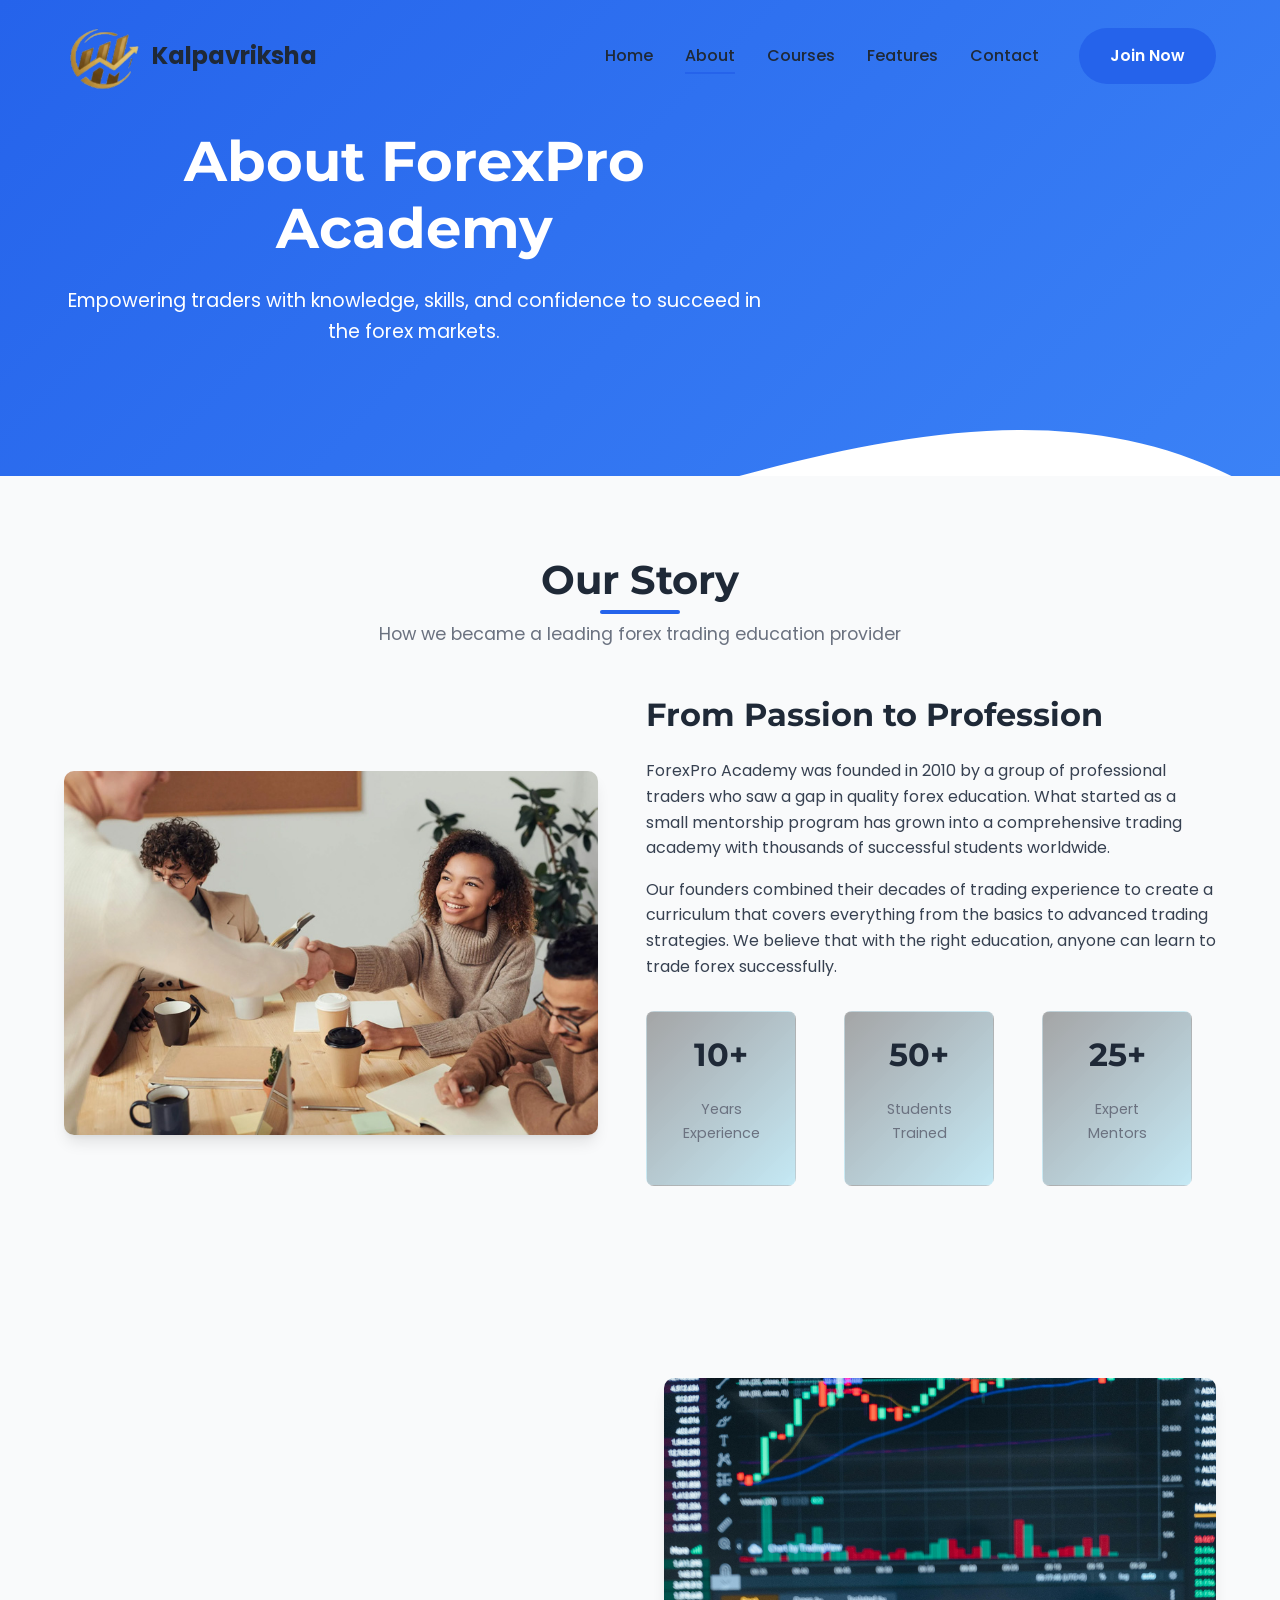
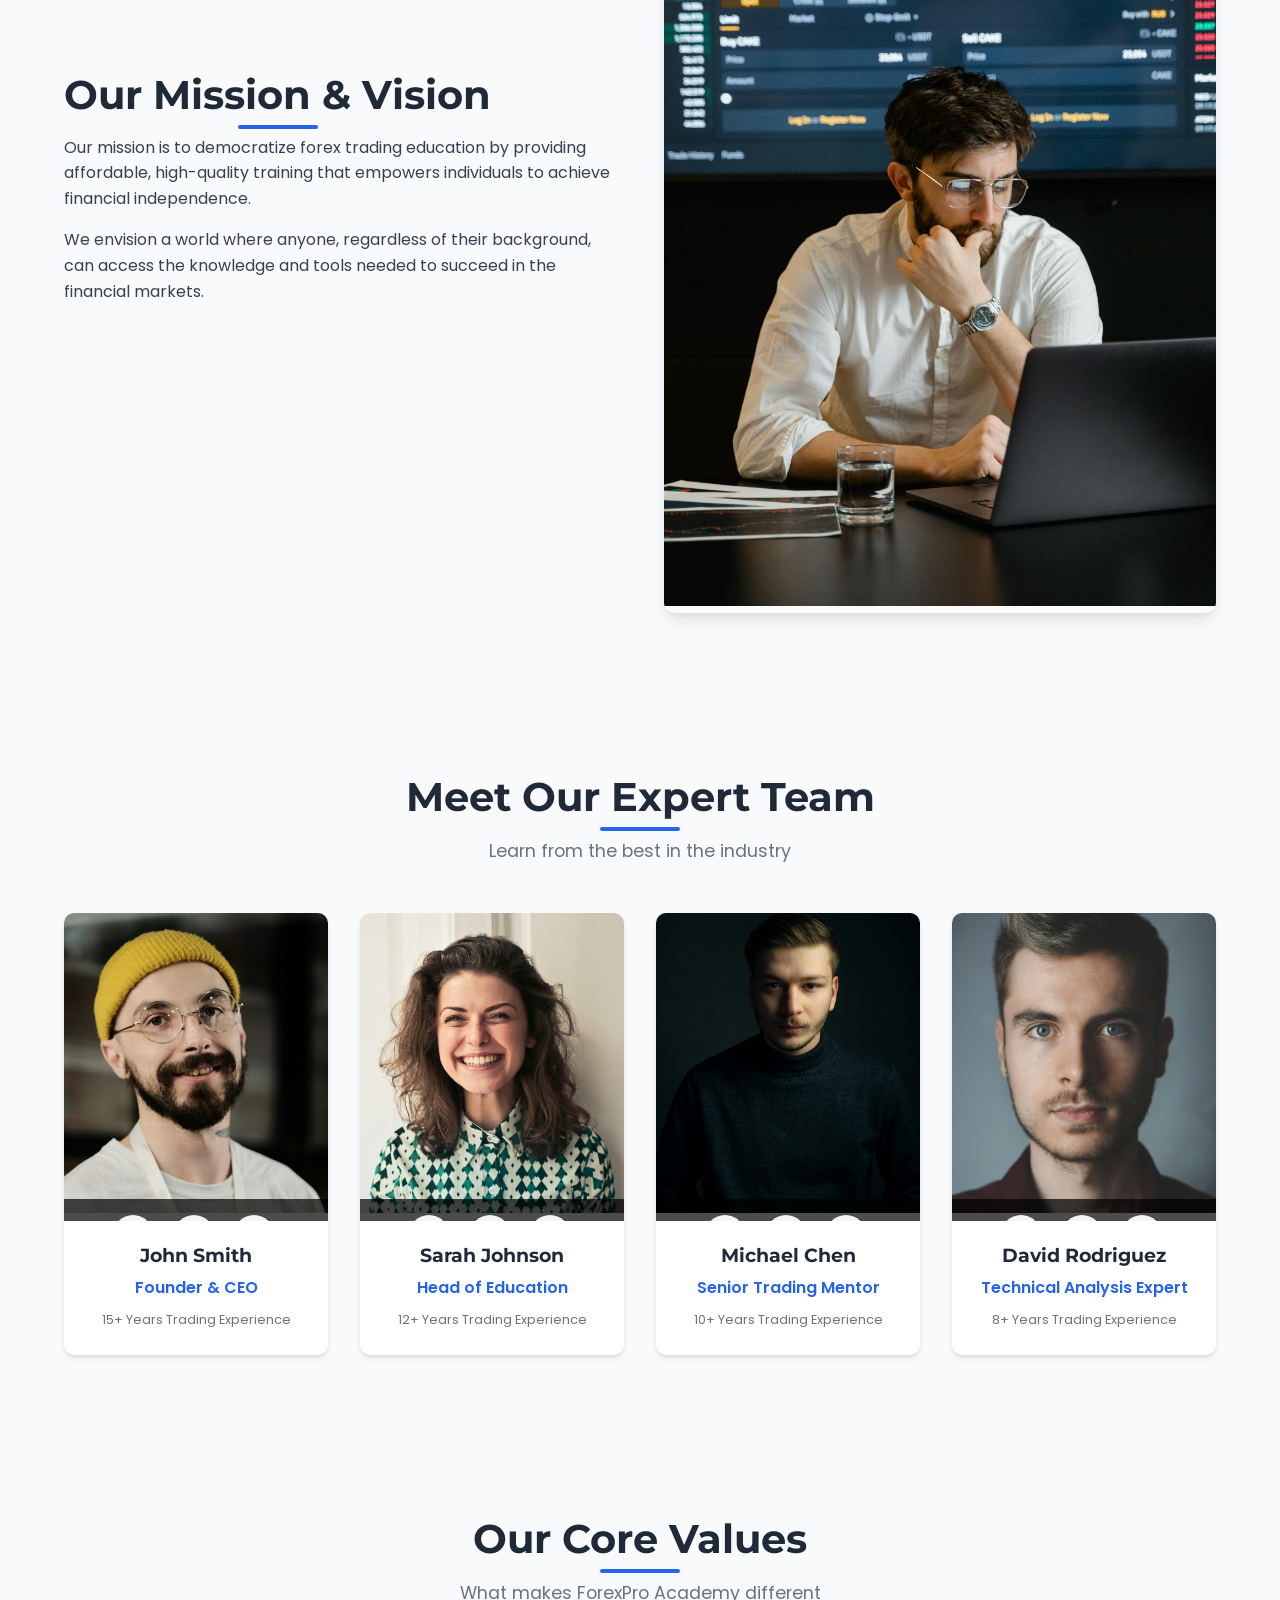
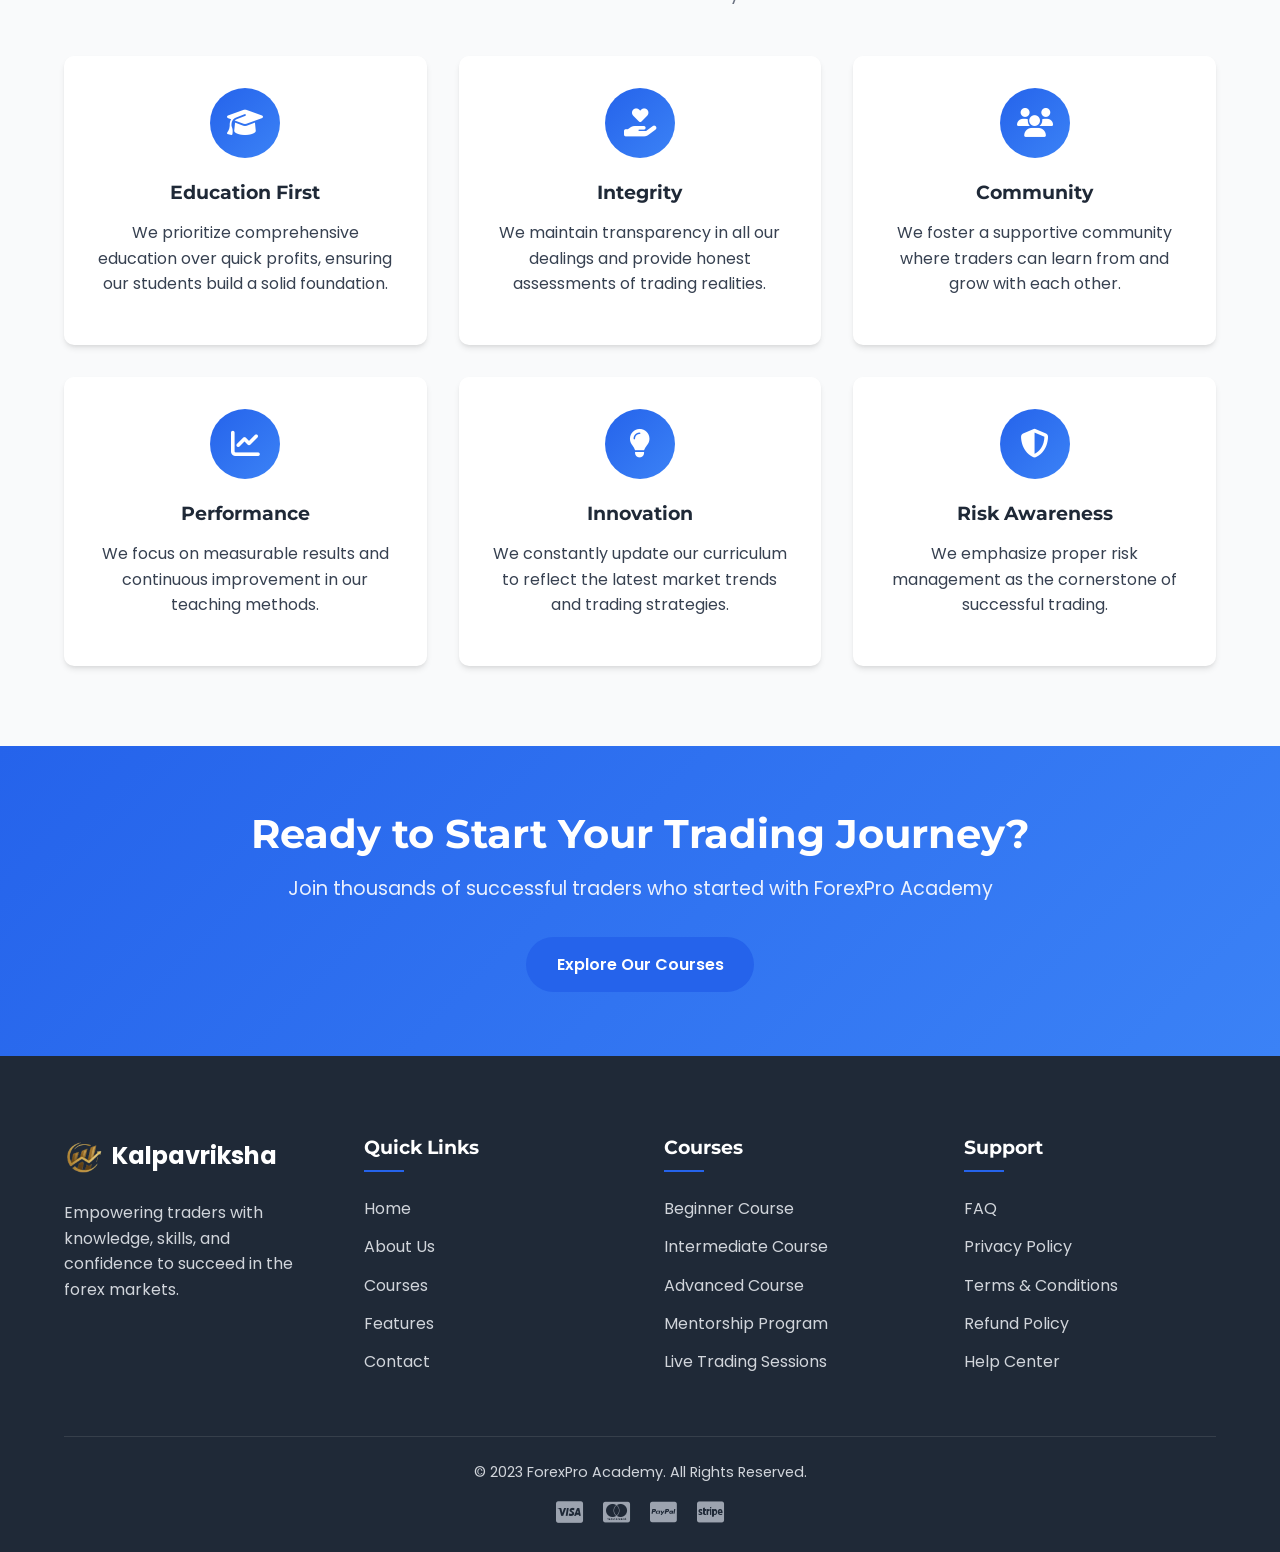
==== commit 95722b72: "Update website styles, animations, and page layouts" ====
--- a/about.html
+++ b/about.html
@@ -7,13 +7,13 @@
     <meta name="description" content="Learn about ForexPro Academy - our mission, vision, and the team behind your forex trading success.">
     
     <!-- Favicon -->
-    <link rel="icon" type="image/png" href="Gemini_Generated_Image_t2bd2at2bd2at2bd-removebg-preview.png">
+    <link rel="icon" type="image/png" href="images/favicon.png">
     
     <!-- Font Awesome -->
     <link rel="stylesheet" href="https://cdnjs.cloudflare.com/ajax/libs/font-awesome/6.4.0/css/all.min.css">
     
     <!-- Google Fonts -->
-    <link href="https://fonts.googleapis.com/css2?family=Poppins:wght@300;400;500;600;700;800&family=Montserrat:wght@400;500;600;700;800&display=swap" rel="stylesheet">
+    <link href="https://fonts.googleapis.com/css2?family=Poppins:wght@300;400;500;600;700;800&family=Montserrat:wght@400;500;600;700&display=swap" rel="stylesheet">
     
     <!-- CSS -->
     <link rel="stylesheet" href="css/style.css">
@@ -23,18 +23,25 @@
     <link href="https://unpkg.com/aos@2.3.1/dist/aos.css" rel="stylesheet">
 </head>
 <body>
-    <!-- Skip to Content for Accessibility -->
-    <a href="#main-content" class="skip-link">Skip to main content</a>
-
     <!-- Preloader -->
     <div class="preloader">
         <div class="loader">
             <div class="loader-inner">
-                <div class="loader-line-wrap"><div class="loader-line"></div></div>
-                <div class="loader-line-wrap"><div class="loader-line"></div></div>
-                <div class="loader-line-wrap"><div class="loader-line"></div></div>
-                <div class="loader-line-wrap"><div class="loader-line"></div></div>
-                <div class="loader-line-wrap"><div class="loader-line"></div></div>
+                <div class="loader-line-wrap">
+                    <div class="loader-line"></div>
+                </div>
+                <div class="loader-line-wrap">
+                    <div class="loader-line"></div>
+                </div>
+                <div class="loader-line-wrap">
+                    <div class="loader-line"></div>
+                </div>
+                <div class="loader-line-wrap">
+                    <div class="loader-line"></div>
+                </div>
+                <div class="loader-line-wrap">
+                    <div class="loader-line"></div>
+                </div>
             </div>
         </div>
     </div>
@@ -42,224 +49,246 @@
     <!-- Header/Navbar -->
     <header class="header">
         <div class="container">
-            <nav class="navbar" aria-label="Main Navigation">
+            <nav class="navbar">
                 <a href="index.html" class="logo">
-                    <img src="./Gemini_Generated_Image_t2bd2at2bd2at2bd-removebg-preview.png" class="logo-img" alt="ForexPro Academy Logo">
+                    <img src="./Gemini_Generated_Image_t2bd2at2bd2at2bd-removebg-preview.png" style="height: 80px; overflow: hidden;" alt="ForexPro Academy Logo">
                     <span>Kalpavriksha</span>
                 </a>
                 
-                <div class="nav-links" id="nav-links">
+                <div class="nav-links">
                     <a href="index.html" class="nav-link">Home</a>
                     <a href="about.html" class="nav-link active">About</a>
                     <a href="courses.html" class="nav-link">Courses</a>
                     <a href="features.html" class="nav-link">Features</a>
                     <a href="contact.html" class="nav-link">Contact</a>
-                    <a href="form.html" class="btn btn-primary nav-cta">Join Now</a>
-                </div>
-                
-                <button class="mobile-menu-btn" type="button" aria-label="Toggle navigation menu" aria-expanded="false" aria-controls="nav-links">
+                    <a href="#" class="btn btn-primary nav-cta">Join Now</a>
+                </div>
+                
+                <div class="mobile-menu-btn">
                     <span></span>
                     <span></span>
                     <span></span>
-                </button>
+                </div>
             </nav>
         </div>
     </header>
 
-    <main id="main-content">
-        <!-- Page Hero -->
-        <section class="page-hero">
-            <div class="container">
-                <div class="hero-content">
-                    <h1 class="hero-title" data-aos="fade-up">About ForexPro Academy</h1>
-                    <p class="hero-subtitle" data-aos="fade-up" data-aos-delay="100">Empowering traders worldwide with knowledge, discipline, and quantitative edge in the forex markets.</p>
-                </div>
-            </div>
-            <div class="hero-wave">
-                <svg viewBox="0 0 500 150" preserveAspectRatio="none">
-                    <path d="M0.00,49.98 C149.99,150.00 349.20,-49.98 500.00,49.98 L500.00,150.00 L0.00,150.00 Z"></path>
-                </svg>
-            </div>
-        </section>
-
-        <!-- About Story Section -->
-        <section class="section about-section">
-            <div class="container">
-                <div class="section-header" data-aos="fade-up">
-                    <h2 class="section-title">Our Story</h2>
-                    <p class="section-subtitle">How we became a premier forex education provider</p>
-                </div>
-                
-                <div class="about-content">
-                    <div class="about-image" data-aos="fade-right">
-                        <img src="./about-company-3.jpg" alt="Our Story at ForexPro Academy">
-                    </div>
+    <!-- Page Hero -->
+    <section class="page-hero">
+        <div class="container">
+            <div class="hero-content">
+                <h1 class="hero-title" data-aos="fade-up">About ForexPro Academy</h1>
+                <p class="hero-subtitle" data-aos="fade-up" data-aos-delay="100">Empowering traders with knowledge, skills, and confidence to succeed in the forex markets.</p>
+            </div>
+        </div>
+        <div class="hero-wave">
+            <svg viewBox="0 0 500 150" preserveAspectRatio="none">
+                <path d="M0.00,49.98 C149.99,150.00 349.20,-49.98 500.00,49.98 L500.00,150.00 L0.00,150.00 Z"></path>
+            </svg>
+        </div>
+    </section>
+
+    <!-- About Section -->
+    <section class="section about-section">
+        <div class="container">
+            <div class="section-header" data-aos="fade-up">
+                <h2 class="section-title">Our Story</h2>
+                <p class="section-subtitle">How we became a leading forex trading education provider</p>
+            </div>
+            
+            <div class="about-content">
+                <div class="about-image" data-aos="fade-right">
+                    <img src="./about-company-3.jpg" alt="Our Story">
+                </div>
+                
+                <div class="about-text" data-aos="fade-left">
+                    <h3>From Passion to Profession</h3>
+                    <p>ForexPro Academy was founded in 2010 by a group of professional traders who saw a gap in quality forex education. What started as a small mentorship program has grown into a comprehensive trading academy with thousands of successful students worldwide.</p>
                     
-                    <div class="about-text" data-aos="fade-left">
-                        <h3>From Passion to Professional Precision</h3>
-                        <p>ForexPro Academy was founded by professional market traders who recognized a major void in actionable, institutional-grade forex education. What started as an exclusive mentorship program has expanded into a global academy serving thousands of active traders.</p>
-                        
-                        <p>Our educators combine decades of live market execution with systematic risk management protocols. We believe that with structured training, analytical tools, and psychological discipline, any dedicated student can master forex trading.</p>
-                        
-                        <div class="hero-stats" style="margin-top: 1.5rem;">
-                            <div class="stat-item" style="background: var(--gray-100); border-color: var(--border-color); color: var(--dark-color);">
-                                <div class="stat-number counter" data-target="15" style="color: var(--primary-color);">0</div>
-                                <p class="stat-label" style="color: var(--text-light);">Years Experience</p>
-                            </div>
-                            <div class="stat-item" style="background: var(--gray-100); border-color: var(--border-color); color: var(--dark-color);">
-                                <div class="stat-number counter" data-target="10000" style="color: var(--primary-color);">0</div>
-                                <p class="stat-label" style="color: var(--text-light);">Students Trained</p>
-                            </div>
-                            <div class="stat-item" style="background: var(--gray-100); border-color: var(--border-color); color: var(--dark-color);">
-                                <div class="stat-number counter" data-target="25" style="color: var(--primary-color);">0</div>
-                                <p class="stat-label" style="color: var(--text-light);">Expert Mentors</p>
-                            </div>
-                        </div>
-                    </div>
-                </div>
-            </div>
-        </section>
-
-        <!-- Mission Section -->
-        <section class="section mission-section" style="background-color: var(--gray-50);">
-            <div class="container">
-                <div class="mission-content">
-                    <div class="mission-text" data-aos="fade-right">
-                        <h2 class="section-title" style="text-align: left; display: block;">Our Mission & Vision</h2>
-                        <p>Our mission is to democratize institutional forex knowledge through accessible, data-driven education, actionable market setups, and real-time live trading rooms.</p>
-                        <p>We envision a community where retail traders possess the exact same quantitative risk management and psychological frameworks utilized by professional prop firms.</p>
-                        <div style="margin-top: 2rem;">
-                            <a href="courses.html" class="btn btn-primary">View Curriculum</a>
-                        </div>
-                    </div>
+                    <p>Our founders combined their decades of trading experience to create a curriculum that covers everything from the basics to advanced trading strategies. We believe that with the right education, anyone can learn to trade forex successfully.</p>
                     
-                    <div class="mission-image" data-aos="fade-left">
-                        <img src="pexels-tima-miroshnichenko-7567426.jpg" alt="Our Mission in Action">
-                    </div>
-                </div>
-            </div>
-        </section>
-
-        <!-- Team Section -->
-        <section class="section team-section">
-            <div class="container">
-                <div class="section-header" data-aos="fade-up">
-                    <h2 class="section-title">Meet Our Lead Mentors</h2>
-                    <p class="section-subtitle">Learn directly from verified industry practitioners</p>
-                </div>
-                
-                <div class="team-grid">
-                    <div class="team-member" data-aos="fade-up" data-aos-delay="100">
-                        <div class="member-image">
-                            <img src="person-4.jpg" alt="John Smith - Founder & Chief Market Strategist">
-                        </div>
-                        <div class="member-info">
-                            <h3>John Smith</h3>
-                            <p class="member-role">Founder & Chief Strategist</p>
-                            <p style="font-size: 0.85rem; color: var(--text-light); margin-bottom: 0.75rem;">15+ Years Institutional Experience</p>
-                            <div class="social-links">
-                                <a href="https://linkedin.com" target="_blank" rel="noopener noreferrer" aria-label="John Smith LinkedIn"><i class="fab fa-linkedin-in"></i></a>
-                                <a href="https://twitter.com" target="_blank" rel="noopener noreferrer" aria-label="John Smith Twitter"><i class="fab fa-twitter"></i></a>
-                            </div>
-                        </div>
-                    </div>
-                    
-                    <div class="team-member" data-aos="fade-up" data-aos-delay="200">
-                        <div class="member-image">
-                            <img src="person-3.jpg" alt="Sarah Johnson - Head of Technical Analysis">
-                        </div>
-                        <div class="member-info">
-                            <h3>Sarah Johnson</h3>
-                            <p class="member-role">Head of Technical Analysis</p>
-                            <p style="font-size: 0.85rem; color: var(--text-light); margin-bottom: 0.75rem;">12+ Years Price Action Specialist</p>
-                            <div class="social-links">
-                                <a href="https://linkedin.com" target="_blank" rel="noopener noreferrer" aria-label="Sarah Johnson LinkedIn"><i class="fab fa-linkedin-in"></i></a>
-                                <a href="https://twitter.com" target="_blank" rel="noopener noreferrer" aria-label="Sarah Johnson Twitter"><i class="fab fa-twitter"></i></a>
-                            </div>
-                        </div>
-                    </div>
-                    
-                    <div class="team-member" data-aos="fade-up" data-aos-delay="300">
-                        <div class="member-image">
-                            <img src="person-1.jpg" alt="Michael Chen - Senior Risk & Quantitative Mentor">
-                        </div>
-                        <div class="member-info">
-                            <h3>Michael Chen</h3>
-                            <p class="member-role">Quantitative Risk Mentor</p>
-                            <p style="font-size: 0.85rem; color: var(--text-light); margin-bottom: 0.75rem;">10+ Years Algo & Risk Modeling</p>
-                            <div class="social-links">
-                                <a href="https://linkedin.com" target="_blank" rel="noopener noreferrer" aria-label="Michael Chen LinkedIn"><i class="fab fa-linkedin-in"></i></a>
-                                <a href="https://twitter.com" target="_blank" rel="noopener noreferrer" aria-label="Michael Chen Twitter"><i class="fab fa-twitter"></i></a>
-                            </div>
-                        </div>
-                    </div>
-                    
-                    <div class="team-member" data-aos="fade-up" data-aos-delay="400">
-                        <div class="member-image">
-                            <img src="person-2.jpg" alt="David Rodriguez - Live Trading Director">
-                        </div>
-                        <div class="member-info">
-                            <h3>David Rodriguez</h3>
-                            <p class="member-role">Live Trading Director</p>
-                            <p style="font-size: 0.85rem; color: var(--text-light); margin-bottom: 0.75rem;">8+ Years FX Session Lead</p>
-                            <div class="social-links">
-                                <a href="https://linkedin.com" target="_blank" rel="noopener noreferrer" aria-label="David Rodriguez LinkedIn"><i class="fab fa-linkedin-in"></i></a>
-                                <a href="https://twitter.com" target="_blank" rel="noopener noreferrer" aria-label="David Rodriguez Twitter"><i class="fab fa-twitter"></i></a>
-                            </div>
-                        </div>
-                    </div>
-                </div>
-            </div>
-        </section>
-
-        <!-- Values Section -->
-        <section class="section values-section" style="background-color: var(--gray-50);">
-            <div class="container">
-                <div class="section-header" data-aos="fade-up">
-                    <h2 class="section-title">Our Core Values</h2>
-                    <p class="section-subtitle">The principles guiding every curriculum we build</p>
-                </div>
-                
-                <div class="values-grid">
-                    <div class="value-card" data-aos="fade-up" data-aos-delay="100">
-                        <div class="value-icon">
-                            <i class="fas fa-graduation-cap"></i>
-                        </div>
-                        <h3>Education First</h3>
-                        <p>We prioritize sustainable long-term competency over quick-profit gimmicks, ensuring a resilient foundation.</p>
-                    </div>
-                    
-                    <div class="value-card" data-aos="fade-up" data-aos-delay="200">
-                        <div class="value-icon">
-                            <i class="fas fa-shield-alt"></i>
-                        </div>
-                        <div class="value-icon" style="display:none;"></div>
-                        <h3>Risk Management</h3>
-                        <p>Capital preservation is our first commandment. Every trade must have a clear risk-to-reward ratio.</p>
-                    </div>
-                    
-                    <div class="value-card" data-aos="fade-up" data-aos-delay="300">
-                        <div class="value-icon">
-                            <i class="fas fa-users"></i>
-                        </div>
-                        <h3>Collaborative Community</h3>
-                        <p>Traders thrive in active peer environments. Our trading rooms offer round-the-clock insights and feedback.</p>
-                    </div>
-                </div>
-            </div>
-        </section>
-
-        <!-- CTA Section -->
-        <section class="section cta-section">
-            <div class="container">
-                <div class="cta-content" data-aos="zoom-in">
-                    <h2>Ready to Start Your Trading Journey?</h2>
-                    <p>Join thousands of dedicated traders who started with ForexPro Academy.</p>
-                    <a href="form.html" class="btn btn-primary">Enroll in Next Batch</a>
-                </div>
-            </div>
-        </section>
-    </main>
+                    <div class="stats-grid">
+                        <div class="stat-item">
+                            <h3 class="stat-number counter" data-target="15">10+</h3>
+                            <p class="stat-label">Years Experience</p>
+                        </div>
+                        <div class="stat-item">
+                            <h3 class="stat-number counter" data-target="10000">50+</h3>
+                            <p class="stat-label">Students Trained</p>
+                        </div>
+                        <div class="stat-item">
+                            <h3 class="stat-number counter" data-target="25">25+</h3>
+                            <p class="stat-label">Expert Mentors</p>
+                        </div>
+                    </div>
+                </div>
+            </div>
+        </div>
+    </section>
+
+    <!-- Mission Section -->
+    <section class="section mission-section">
+        <div class="container">
+            <div class="mission-content">
+                <div class="mission-text" data-aos="fade-right">
+                    <h2 class="section-title">Our Mission & Vision</h2>
+                    <p>Our mission is to democratize forex trading education by providing affordable, high-quality training that empowers individuals to achieve financial independence.</p>
+                    <p>We envision a world where anyone, regardless of their background, can access the knowledge and tools needed to succeed in the financial markets.</p>
+                </div>
+                
+                <div class="mission-image" data-aos="fade-left">
+                    <img src="pexels-tima-miroshnichenko-7567426.jpg" alt="Our Mission">
+                </div>
+            </div>
+        </div>
+    </section>
+
+    <!-- Team Section -->
+    <section class="section team-section">
+        <div class="container">
+            <div class="section-header" data-aos="fade-up">
+                <h2 class="section-title">Meet Our Expert Team</h2>
+                <p class="section-subtitle">Learn from the best in the industry</p>
+            </div>
+            
+            <div class="team-grid">
+                <div class="team-member" data-aos="fade-up" data-aos-delay="100">
+                    <div class="member-image">
+                        <img src="person-4.jpg" alt="John Smith">
+                        <div class="social-links">
+                            <a href="#"><i class="fab fa-linkedin-in"></i></a>
+                            <a href="#"><i class="fab fa-twitter"></i></a>
+                            <a href="#"><i class="fab fa-instagram"></i></a>
+                        </div>
+                    </div>
+                    <div class="member-info">
+                        <h3>John Smith</h3>
+                        <p>Founder & CEO</p>
+                        <span>15+ Years Trading Experience</span>
+                    </div>
+                </div>
+                
+                <div class="team-member" data-aos="fade-up" data-aos-delay="200">
+                    <div class="member-image">
+                        <img src="person-3.jpg" alt="Sarah Johnson">
+                        <div class="social-links">
+                            <a href="#"><i class="fab fa-linkedin-in"></i></a>
+                            <a href="#"><i class="fab fa-twitter"></i></a>
+                            <a href="#"><i class="fab fa-instagram"></i></a>
+                        </div>
+                    </div>
+                    <div class="member-info">
+                        <h3>Sarah Johnson</h3>
+                        <p>Head of Education</p>
+                        <span>12+ Years Trading Experience</span>
+                    </div>
+                </div>
+                
+                <div class="team-member" data-aos="fade-up" data-aos-delay="300">
+                    <div class="member-image">
+                        <img src="person-1.jpg" alt="Michael Chen">
+                        <div class="social-links">
+                            <a href="#"><i class="fab fa-linkedin-in"></i></a>
+                            <a href="#"><i class="fab fa-twitter"></i></a>
+                            <a href="#"><i class="fab fa-instagram"></i></a>
+                        </div>
+                    </div>
+                    <div class="member-info">
+                        <h3>Michael Chen</h3>
+                        <p>Senior Trading Mentor</p>
+                        <span>10+ Years Trading Experience</span>
+                    </div>
+                </div>
+                
+                <div class="team-member" data-aos="fade-up" data-aos-delay="400">
+                    <div class="member-image">
+                        <img src="person-2.jpg" alt="David Rodriguez">
+                        <div class="social-links">
+                            <a href="#"><i class="fab fa-linkedin-in"></i></a>
+                            <a href="#"><i class="fab fa-twitter"></i></a>
+                            <a href="#"><i class="fab fa-instagram"></i></a>
+                        </div>
+                    </div>
+                    <div class="member-info">
+                        <h3>David Rodriguez</h3>
+                        <p>Technical Analysis Expert</p>
+                        <span>8+ Years Trading Experience</span>
+                    </div>
+                </div>
+            </div>
+        </div>
+    </section>
+
+    <!-- Values Section -->
+    <section class="section values-section">
+        <div class="container">
+            <div class="section-header" data-aos="fade-up">
+                <h2 class="section-title">Our Core Values</h2>
+                <p class="section-subtitle">What makes ForexPro Academy different</p>
+            </div>
+            
+            <div class="values-grid">
+                <div class="value-card" data-aos="fade-up" data-aos-delay="100">
+                    <div class="value-icon">
+                        <i class="fas fa-graduation-cap"></i>
+                    </div>
+                    <h3>Education First</h3>
+                    <p>We prioritize comprehensive education over quick profits, ensuring our students build a solid foundation.</p>
+                </div>
+                
+                <div class="value-card" data-aos="fade-up" data-aos-delay="200">
+                    <div class="value-icon">
+                        <i class="fas fa-hand-holding-heart"></i>
+                    </div>
+                    <h3>Integrity</h3>
+                    <p>We maintain transparency in all our dealings and provide honest assessments of trading realities.</p>
+                </div>
+                
+                <div class="value-card" data-aos="fade-up" data-aos-delay="300">
+                    <div class="value-icon">
+                        <i class="fas fa-users"></i>
+                    </div>
+                    <h3>Community</h3>
+                    <p>We foster a supportive community where traders can learn from and grow with each other.</p>
+                </div>
+                
+                <div class="value-card" data-aos="fade-up" data-aos-delay="400">
+                    <div class="value-icon">
+                        <i class="fas fa-chart-line"></i>
+                    </div>
+                    <h3>Performance</h3>
+                    <p>We focus on measurable results and continuous improvement in our teaching methods.</p>
+                </div>
+                
+                <div class="value-card" data-aos="fade-up" data-aos-delay="500">
+                    <div class="value-icon">
+                        <i class="fas fa-lightbulb"></i>
+                    </div>
+                    <h3>Innovation</h3>
+                    <p>We constantly update our curriculum to reflect the latest market trends and trading strategies.</p>
+                </div>
+                
+                <div class="value-card" data-aos="fade-up" data-aos-delay="600">
+                    <div class="value-icon">
+                        <i class="fas fa-shield-alt"></i>
+                    </div>
+                    <h3>Risk Awareness</h3>
+                    <p>We emphasize proper risk management as the cornerstone of successful trading.</p>
+                </div>
+            </div>
+        </div>
+    </section>
+
+    <!-- CTA Section -->
+    <section class="section cta-section">
+        <div class="container">
+            <div class="cta-content" data-aos="zoom-in">
+                <h2>Ready to Start Your Trading Journey?</h2>
+                <p>Join thousands of successful traders who started with ForexPro Academy</p>
+                <a href="courses.html" class="btn btn-primary">Explore Our Courses</a>
+            </div>
+        </div>
+    </section>
 
     <!-- Footer -->
     <footer class="footer">
@@ -267,15 +296,15 @@
             <div class="footer-content">
                 <div class="footer-col">
                     <a href="index.html" class="footer-logo">
-                        <img src="./Gemini_Generated_Image_t2bd2at2bd2at2bd-removebg-preview.png" class="logo-img" alt="ForexPro Academy Logo">
+                        <img src="Gemini_Generated_Image_t2bd2at2bd2at2bd-removebg-preview.png" alt="ForexPro Academy Logo">
                         <span>Kalpavriksha</span>
                     </a>
-                    <p>Empowering traders with knowledge, skills, and confidence to succeed in the global forex markets.</p>
+                    <p>Empowering traders with knowledge, skills, and confidence to succeed in the forex markets.</p>
                 </div>
                 
                 <div class="footer-col">
                     <h3>Quick Links</h3>
-                    <ul class="footer-links">
+                    <ul>
                         <li><a href="index.html">Home</a></li>
                         <li><a href="about.html">About Us</a></li>
                         <li><a href="courses.html">Courses</a></li>
@@ -286,41 +315,41 @@
                 
                 <div class="footer-col">
                     <h3>Courses</h3>
-                    <ul class="footer-links">
-                        <li><a href="courses.html">Beginner Course</a></li>
-                        <li><a href="courses.html">Intermediate Course</a></li>
-                        <li><a href="courses.html">Advanced Course</a></li>
-                        <li><a href="courses.html">Mentorship Program</a></li>
-                        <li><a href="courses.html">Live Trading Sessions</a></li>
+                    <ul>
+                        <li><a href="#">Beginner Course</a></li>
+                        <li><a href="#">Intermediate Course</a></li>
+                        <li><a href="#">Advanced Course</a></li>
+                        <li><a href="#">Mentorship Program</a></li>
+                        <li><a href="#">Live Trading Sessions</a></li>
                     </ul>
                 </div>
                 
                 <div class="footer-col">
                     <h3>Support</h3>
-                    <ul class="footer-links">
-                        <li><a href="contact.html#faq">FAQ</a></li>
-                        <li><a href="#privacy">Privacy Policy</a></li>
-                        <li><a href="#terms">Terms & Conditions</a></li>
-                        <li><a href="#refund">Refund Policy</a></li>
-                        <li><a href="contact.html">Help Center</a></li>
+                    <ul>
+                        <li><a href="#">FAQ</a></li>
+                        <li><a href="#">Privacy Policy</a></li>
+                        <li><a href="#">Terms & Conditions</a></li>
+                        <li><a href="#">Refund Policy</a></li>
+                        <li><a href="#">Help Center</a></li>
                     </ul>
                 </div>
             </div>
             
             <div class="footer-bottom">
-                <p>&copy; 2026 ForexPro Academy. All Rights Reserved.</p>
+                <p>&copy; 2023 ForexPro Academy. All Rights Reserved.</p>
                 <div class="footer-payments">
-                    <i class="fab fa-cc-visa" title="Visa"></i>
-                    <i class="fab fa-cc-mastercard" title="Mastercard"></i>
-                    <i class="fab fa-cc-paypal" title="PayPal"></i>
-                    <i class="fab fa-cc-stripe" title="Stripe"></i>
+                    <i class="fab fa-cc-visa"></i>
+                    <i class="fab fa-cc-mastercard"></i>
+                    <i class="fab fa-cc-paypal"></i>
+                    <i class="fab fa-cc-stripe"></i>
                 </div>
             </div>
         </div>
     </footer>
 
     <!-- Back to Top Button -->
-    <a href="#top" class="back-to-top" aria-label="Back to top">
+    <a href="#" class="back-to-top">
         <i class="fas fa-arrow-up"></i>
     </a>
 
--- a/css/style.css
+++ b/css/style.css
@@ -1,77 +1,38 @@
-/* ==========================================================================
-   ForexPro Academy — Master Design System & Core Stylesheet
-   ========================================================================== */
-
-/* Design Tokens & Custom Properties */
+/* Base Styles */
 :root {
-    /* Brand & Primary Colors */
     --primary-color: #2563eb;
-    --primary-hover: #1d4ed8;
-    --primary-light: #eff6ff;
-    --secondary-color: #0f172a;
-    --accent-color: #06b6d4;
-    --accent-emerald: #10b981;
-    
-    /* Surface & Background */
-    --dark-color: #0f172a;
-    --dark-navy: #0b132b;
-    --light-color: #f8fafc;
-    --white: #ffffff;
-    --surface-card: #ffffff;
-    --surface-muted: #f1f5f9;
-    
-    /* Typography & Neutrals */
-    --text-color: #334155;
-    --text-light: #64748b;
-    --text-muted: #94a3b8;
-    --border-color: #e2e8f0;
-    --border-light: #f1f5f9;
-    
-    /* Status Colors */
+    --secondary-color: #1e40af;
+    --accent-color: #3b82f6;
+    --dark-color: #1f2937;
+    --light-color: #f9fafb;
+    --text-color: #374151;
+    --text-light: #6b7280;
     --success-color: #10b981;
     --warning-color: #f59e0b;
     --danger-color: #ef4444;
-    
-    /* Neutrals Palette */
-    --gray-50: #f8fafc;
-    --gray-100: #f1f5f9;
-    --gray-200: #e2e8f0;
-    --gray-300: #cbd5e1;
-    --gray-400: #94a3b8;
-    --gray-500: #64748b;
-    --gray-600: #475569;
-    --gray-700: #334155;
-    --gray-800: #1e293b;
-    --gray-900: #0f172a;
-    
-    /* Typography */
-    --font-primary: 'Poppins', -apple-system, BlinkMacSystemFont, 'Segoe UI', Roboto, sans-serif;
-    --font-secondary: 'Montserrat', -apple-system, BlinkMacSystemFont, 'Segoe UI', Roboto, sans-serif;
-    
-    /* Dimensions & Layout */
-    --header-height: 75px;
-    --container-max: 1200px;
-    --radius-sm: 6px;
-    --radius-md: 10px;
-    --radius-lg: 16px;
-    --radius-full: 9999px;
-    
-    /* Shadows & Elevation */
-    --shadow-sm: 0 1px 2px 0 rgba(15, 23, 42, 0.05);
-    --shadow: 0 1px 3px 0 rgba(15, 23, 42, 0.08), 0 1px 2px -1px rgba(15, 23, 42, 0.04);
-    --shadow-md: 0 4px 6px -1px rgba(15, 23, 42, 0.08), 0 2px 4px -2px rgba(15, 23, 42, 0.04);
-    --shadow-lg: 0 10px 15px -3px rgba(15, 23, 42, 0.08), 0 4px 6px -4px rgba(15, 23, 42, 0.03);
-    --shadow-xl: 0 20px 25px -5px rgba(15, 23, 42, 0.1), 0 8px 10px -6px rgba(15, 23, 42, 0.04);
-    --shadow-2xl: 0 25px 50px -12px rgba(15, 23, 42, 0.2);
-    
-    /* Transitions */
-    --transition-fast: 0.15s cubic-bezier(0.4, 0, 0.2, 1);
-    --transition: 0.25s cubic-bezier(0.4, 0, 0.2, 1);
-    --transition-slow: 0.35s cubic-bezier(0.4, 0, 0.2, 1);
-}
-
-/* Base Reset & Box Sizing */
-*, *::before, *::after {
+    --white: #ffffff;
+    --black: #000000;
+    --gray-100: #f3f4f6;
+    --gray-200: #e5e7eb;
+    --gray-300: #d1d5db;
+    --gray-400: #9ca3af;
+    --gray-500: #6b7280;
+    --gray-600: #4b5563;
+    --gray-700: #374151;
+    --gray-800: #1f2937;
+    --gray-900: #111827;
+    --font-primary: 'Poppins', sans-serif;
+    --font-secondary: 'Montserrat', sans-serif;
+    --shadow-sm: 0 1px 2px 0 rgba(0, 0, 0, 0.05);
+    --shadow: 0 1px 3px 0 rgba(0, 0, 0, 0.1), 0 1px 2px 0 rgba(0, 0, 0, 0.06);
+    --shadow-md: 0 4px 6px -1px rgba(0, 0, 0, 0.1), 0 2px 4px -1px rgba(0, 0, 0, 0.06);
+    --shadow-lg: 0 10px 15px -3px rgba(0, 0, 0, 0.1), 0 4px 6px -2px rgba(0, 0, 0, 0.05);
+    --shadow-xl: 0 20px 25px -5px rgba(0, 0, 0, 0.1), 0 10px 10px -5px rgba(0, 0, 0, 0.04);
+    --shadow-2xl: 0 25px 50px -12px rgba(0, 0, 0, 0.25);
+    --transition: all 0.3s ease;
+}
+
+* {
     margin: 0;
     padding: 0;
     box-sizing: border-box;
@@ -80,8 +41,6 @@
 html {
     scroll-behavior: smooth;
     font-size: 16px;
-    text-rendering: optimizeLegibility;
-    -webkit-font-smoothing: antialiased;
 }
 
 body {
@@ -90,56 +49,17 @@
     line-height: 1.6;
     background-color: var(--light-color);
     overflow-x: hidden;
-    min-height: 100vh;
-}
-
-body.menu-open {
-    overflow: hidden;
-}
-
-/* Accessibility Focus Ring */
-:focus-visible {
-    outline: 2px solid var(--primary-color);
-    outline-offset: 3px;
-}
-
-/* Skip to Content Link */
-.skip-link {
-    position: absolute;
-    top: -100px;
-    left: 1rem;
-    background: var(--primary-color);
-    color: var(--white);
-    padding: 0.5rem 1rem;
-    z-index: 10000;
-    border-radius: var(--radius-sm);
-    font-weight: 600;
-    transition: top 0.2s ease;
-}
-
-.skip-link:focus {
-    top: 1rem;
-}
-
-/* Typography Hierarchy */
+}
+
 h1, h2, h3, h4, h5, h6 {
     font-family: var(--font-secondary);
     font-weight: 700;
-    line-height: 1.25;
-    color: var(--dark-color);
-    margin-bottom: 0.75rem;
-}
-
-h1 { font-size: clamp(2rem, 4vw, 3rem); }
-h2 { font-size: clamp(1.6rem, 3vw, 2.25rem); }
-h3 { font-size: clamp(1.25rem, 2.2vw, 1.5rem); }
-h4 { font-size: 1.15rem; }
-h5 { font-size: 1rem; }
-h6 { font-size: 0.875rem; }
+    line-height: 1.2;
+    margin-bottom: 1rem;
+}
 
 p {
     margin-bottom: 1rem;
-    color: var(--text-color);
 }
 
 a {
@@ -155,30 +75,26 @@
 img {
     max-width: 100%;
     height: auto;
-    display: block;
-}
-
-/* Container */
+}
+
 .container {
     width: 100%;
-    max-width: var(--container-max);
+    max-width: 1200px;
     margin: 0 auto;
-    padding-inline: 1.5rem;
-}
-
-/* Sections */
+    padding: 0 1.5rem;
+}
+
 .section {
     padding: 5rem 0;
-    position: relative;
 }
 
 .section-header {
     text-align: center;
-    margin-bottom: 3.5rem;
+    margin-bottom: 3rem;
 }
 
 .section-title {
-    font-size: clamp(1.75rem, 3.5vw, 2.5rem);
+    font-size: 2.5rem;
     color: var(--dark-color);
     margin-bottom: 1rem;
     position: relative;
@@ -191,67 +107,46 @@
     bottom: -10px;
     left: 50%;
     transform: translateX(-50%);
-    width: 70px;
+    width: 80px;
     height: 4px;
+    background: var(--primary-color);
+    border-radius: 2px;
+}
+
+.section-subtitle {
+    font-size: 1.1rem;
+    color: var(--text-light);
+    max-width: 600px;
+    margin: 0 auto;
+}
+
+.text-gradient {
     background: linear-gradient(90deg, var(--primary-color), var(--accent-color));
-    border-radius: var(--radius-full);
-}
-
-.section-subtitle {
-    font-size: clamp(0.95rem, 1.8vw, 1.1rem);
-    color: var(--text-light);
-    max-width: 620px;
-    margin: 0 auto;
-    line-height: 1.6;
-}
-
-.text-gradient {
-    background: linear-gradient(135deg, var(--primary-color), var(--accent-color));
     -webkit-background-clip: text;
     background-clip: text;
     color: transparent;
 }
 
-/* Button System */
 .btn {
-    display: inline-flex;
-    align-items: center;
-    justify-content: center;
-    gap: 0.5rem;
-    min-height: 46px;
-    padding: 0.75rem 1.75rem;
-    border-radius: var(--radius-full);
+    display: inline-block;
+    padding: 0.8rem 1.8rem;
+    border-radius: 50px;
     font-weight: 600;
-    font-size: 0.95rem;
-    font-family: var(--font-primary);
     text-align: center;
     cursor: pointer;
     transition: var(--transition);
     border: 2px solid transparent;
-    -webkit-tap-highlight-color: transparent;
-}
-
-.btn:disabled, .btn[aria-disabled="true"] {
-    opacity: 0.6;
-    cursor: not-allowed;
-    pointer-events: none;
 }
 
 .btn-primary {
     background-color: var(--primary-color);
     color: var(--white);
-    box-shadow: 0 4px 12px rgba(37, 99, 235, 0.25);
 }
 
 .btn-primary:hover {
-    background-color: var(--primary-hover);
-    transform: translateY(-2px);
-    box-shadow: 0 6px 16px rgba(37, 99, 235, 0.35);
-    color: var(--white);
-}
-
-.btn-primary:active {
-    transform: translateY(0);
+    background-color: var(--secondary-color);
+    transform: translateY(-3px);
+    box-shadow: var(--shadow-md);
 }
 
 .btn-outline {
@@ -263,12 +158,8 @@
 .btn-outline:hover {
     background-color: var(--primary-color);
     color: var(--white);
-    transform: translateY(-2px);
-    box-shadow: 0 4px 12px rgba(37, 99, 235, 0.2);
-}
-
-.btn-outline:active {
-    transform: translateY(0);
+    transform: translateY(-3px);
+    box-shadow: var(--shadow-md);
 }
 
 .btn-secondary {
@@ -278,13 +169,17 @@
 
 .btn-secondary:hover {
     background-color: var(--gray-800);
-    transform: translateY(-2px);
+    transform: translateY(-3px);
     box-shadow: var(--shadow-md);
-    color: var(--white);
-}
-
-.text-center { text-align: center; }
-.mt-5 { margin-top: 3rem; }
+}
+
+.text-center {
+    text-align: center;
+}
+
+.mt-5 {
+    margin-top: 3rem;
+}
 
 /* Preloader */
 .preloader {
@@ -298,18 +193,16 @@
     justify-content: center;
     align-items: center;
     z-index: 9999;
-    transition: opacity 0.5s ease, visibility 0.5s ease;
+    transition: opacity 0.5s ease;
 }
 
 .preloader.fade-out {
     opacity: 0;
-    visibility: hidden;
-    pointer-events: none;
 }
 
 .loader {
-    width: 80px;
-    height: 80px;
+    width: 100px;
+    height: 100px;
     position: relative;
 }
 
@@ -327,11 +220,30 @@
     border-radius: 50%;
 }
 
-.loader-line-wrap:nth-child(1) { animation: spin 1.2s infinite linear; animation-delay: -1.5s; }
-.loader-line-wrap:nth-child(2) { animation: spin 1.2s infinite linear; animation-delay: -1s; }
-.loader-line-wrap:nth-child(3) { animation: spin 1.2s infinite linear; animation-delay: -0.5s; }
-.loader-line-wrap:nth-child(4) { animation: spin 1.2s infinite linear; animation-delay: 0s; }
-.loader-line-wrap:nth-child(5) { animation: spin 1.2s infinite linear; animation-delay: 0.5s; }
+.loader-line-wrap:nth-child(1) {
+    animation: spin 1s infinite linear;
+    animation-delay: -1.5s;
+}
+
+.loader-line-wrap:nth-child(2) {
+    animation: spin 1s infinite linear;
+    animation-delay: -1s;
+}
+
+.loader-line-wrap:nth-child(3) {
+    animation: spin 1s infinite linear;
+    animation-delay: -0.5s;
+}
+
+.loader-line-wrap:nth-child(4) {
+    animation: spin 1s infinite linear;
+    animation-delay: 0s;
+}
+
+.loader-line-wrap:nth-child(5) {
+    animation: spin 1s infinite linear;
+    animation-delay: 0.5s;
+}
 
 .loader-line {
     position: absolute;
@@ -343,86 +255,71 @@
 }
 
 @keyframes spin {
-    0% { transform: rotate(0deg); }
-    100% { transform: rotate(360deg); }
-}
-
-/* Header & Navigation Bar */
+    0% {
+        transform: rotate(0deg);
+    }
+    100% {
+        transform: rotate(360deg);
+    }
+}
+
+/* Header/Navbar */
 .header {
     position: fixed;
     top: 0;
     left: 0;
     width: 100%;
-    height: var(--header-height);
     z-index: 999;
-    transition: background-color 0.3s ease, box-shadow 0.3s ease, height 0.3s ease;
-    display: flex;
-    align-items: center;
-    background-color: transparent;
+    transition: all 0.3s ease;
+    padding: 1rem 0;
 }
 
 .header.scrolled {
-    background-color: rgba(255, 255, 255, 0.96);
+    background-color: rgba(255, 255, 255, 0.95);
     box-shadow: var(--shadow-sm);
-    backdrop-filter: blur(10px);
-    -webkit-backdrop-filter: blur(10px);
+    padding: 0.5rem 0;
 }
 
 .navbar {
     display: flex;
     justify-content: space-between;
     align-items: center;
-    width: 100%;
 }
 
 .logo {
     display: flex;
     align-items: center;
-    font-size: 1.35rem;
+    font-size: 1.5rem;
     font-weight: 700;
     color: var(--dark-color);
-    text-decoration: none;
-    letter-spacing: -0.02em;
-}
-
-.logo-img,
+}
+
 .logo img {
-    height: 48px;
-    max-height: 48px;
-    width: auto;
-    object-fit: contain;
-    margin-right: 0.6rem;
-    display: block;
+    height: 40px;
+    margin-right: 0.5rem;
 }
 
 .nav-links {
     display: flex;
     align-items: center;
-    gap: 0.25rem;
 }
 
 .nav-link {
-    margin: 0 0.6rem;
+    margin: 0 1rem;
     font-weight: 500;
-    font-size: 0.95rem;
     color: var(--dark-color);
     position: relative;
-    min-height: 44px;
-    display: inline-flex;
-    align-items: center;
-    padding: 0.25rem 0.25rem;
 }
 
 .nav-link::after {
     content: '';
     position: absolute;
-    bottom: 6px;
+    bottom: -5px;
     left: 0;
     width: 0;
     height: 2px;
     background-color: var(--primary-color);
     transition: var(--transition);
-    border-radius: var(--radius-full);
 }
 
 .nav-link:hover::after,
@@ -430,56 +327,46 @@
     width: 100%;
 }
 
-.nav-link:hover,
-.nav-link.active {
-    color: var(--primary-color);
-}
-
 .nav-cta {
-    margin-left: 1rem;
-    padding: 0.6rem 1.5rem;
-    font-size: 0.9rem;
-}
-
-/* Mobile Hamburger Button */
+    margin-left: 1.5rem;
+}
+
 .mobile-menu-btn {
     display: none;
     flex-direction: column;
-    justify-content: center;
-    align-items: center;
-    width: 44px;
-    height: 44px;
-    min-width: 44px;
-    min-height: 44px;
-    padding: 8px;
+    justify-content: space-between;
+    width: 30px;
+    height: 21px;
     cursor: pointer;
-    background: transparent;
-    border: none;
-    border-radius: var(--radius-sm);
-    z-index: 1000;
-    -webkit-tap-highlight-color: transparent;
 }
 
 .mobile-menu-btn span {
     display: block;
-    width: 24px;
-    height: 2.5px;
+    height: 3px;
+    width: 100%;
     background-color: var(--dark-color);
-    margin: 2.5px 0;
-    transition: transform 0.3s cubic-bezier(0.16, 1, 0.3, 1), opacity 0.2s ease;
-    border-radius: 2px;
+    border-radius: 3px;
+    transition: var(--transition);
 }
 
 /* Hero Section */
 .hero {
     position: relative;
-    min-height: 100vh;
-    display: flex;
-    align-items: center;
-    padding: calc(var(--header-height) + 2rem) 0 4rem;
+    height: 100vh;
+    min-height: 700px;
+    display: flex;
+    align-items: center;
     overflow: hidden;
-    background-color: var(--dark-navy);
-    color: var(--white);
+}
+
+.hero-video {
+    position: absolute;
+    top: 0;
+    left: 0;
+    width: 100%;
+    height: 100%;
+    object-fit: cover;
+    z-index: -1;
 }
 
 .hero-video-overlay {
@@ -488,178 +375,146 @@
     left: 0;
     width: 100%;
     height: 100%;
-    background: linear-gradient(135deg, rgba(11, 19, 43, 0.92) 0%, rgba(15, 23, 42, 0.85) 100%);
-    z-index: 1;
-}
-
-.hero-video {
-    position: absolute;
-    top: 0;
-    left: 0;
-    width: 100%;
-    height: 100%;
-    object-fit: cover;
-    z-index: 0;
-}
-
-.hero .container {
-    position: relative;
-    z-index: 2;
+    background-color: rgba(0, 0, 0, 0.5);
+    z-index: -1;
 }
 
 .hero-content {
-    max-width: 720px;
-    padding: 2rem 0;
+    color: var(--white);
+    max-width: 700px;
 }
 
 .hero-title {
-    font-size: clamp(2.2rem, 5vw, 3.6rem);
-    color: var(--white);
-    margin-bottom: 1.25rem;
-    font-weight: 800;
-    letter-spacing: -0.02em;
-    line-height: 1.15;
+    font-size: 3.5rem;
+    line-height: 1.2;
+    margin-bottom: 1.5rem;
 }
 
 .hero-subtitle {
-    font-size: clamp(1.05rem, 2vw, 1.25rem);
-    color: rgba(255, 255, 255, 0.88);
+    font-size: 1.2rem;
     margin-bottom: 2rem;
-    line-height: 1.6;
-    max-width: 600px;
-}
-
-.hero-btns {
-    display: flex;
-    flex-wrap: wrap;
-    gap: 1rem;
-    margin-bottom: 3rem;
-}
-
-.hero-btns .btn-outline {
-    border-color: rgba(255, 255, 255, 0.4);
-    color: var(--white);
-}
-
-.hero-btns .btn-outline:hover {
-    background-color: var(--white);
-    color: var(--dark-color);
-    border-color: var(--white);
+    opacity: 0.9;
+}
+
+.hero-btns .btn {
+    margin-right: 1rem;
+    margin-bottom: 1rem;
 }
 
 .hero-stats {
     display: flex;
-    flex-wrap: wrap;
-    gap: 1.25rem;
-    margin-top: 1rem;
+    margin-top: 3rem;
+    
 }
 
 .stat-item {
-    background: rgba(255, 255, 255, 0.08);
-    backdrop-filter: blur(12px);
-    -webkit-backdrop-filter: blur(12px);
-    border: 1px solid rgba(255, 255, 255, 0.12);
-    border-radius: var(--radius-md);
-    padding: 1.25rem 1.5rem;
-    flex: 1 1 140px;
+    background: linear-gradient(135deg, rgba(0, 0, 0, 0.326), rgba(80, 205, 240, 0.282));
+    border: 1px solid rgba(255, 255, 255, 0.1);
+    
+    padding: 1.5rem;
+    border-radius: 10px;
+    margin-right: 1.5rem;
     text-align: center;
-    transition: var(--transition);
-}
-
-.stat-item:hover {
-    background: rgba(255, 255, 255, 0.12);
-    transform: translateY(-3px);
+    min-width: 150px;
+}
+
+.stat-item-1 {
+    background-color: rgba(0, 100, 255, 0.1); /* Blue */
+}
+.stat-item-2 {
+    background-color: rgba(0, 200, 100, 0.1); /* Green */
+}
+.stat-item-3 {
+    background-color: rgba(150, 0, 255, 0.1); /* Purple */
 }
 
 .stat-number {
-    font-size: clamp(1.75rem, 3.5vw, 2.25rem);
-    font-weight: 800;
-    color: var(--accent-color);
-    line-height: 1;
-    margin-bottom: 0.35rem;
+    font-size: 2.5rem;
+    color: var(--white);
+    margin-bottom: 0.5rem;
 }
 
 .stat-label {
-    font-size: 0.85rem;
-    color: rgba(255, 255, 255, 0.75);
-    margin-bottom: 0;
-    font-weight: 500;
+    color: var(--gray-200);
+    font-size: 0.9rem;
 }
 
 .scroll-down {
     position: absolute;
-    bottom: 25px;
+    bottom: 30px;
     left: 50%;
     transform: translateX(-50%);
-    z-index: 2;
-    color: rgba(255, 255, 255, 0.7);
-    font-size: 1.4rem;
+    color: var(--white);
     animation: bounce 2s infinite;
 }
 
+.scroll-down a {
+    display: flex;
+    flex-direction: column;
+    align-items: center;
+    color: var(--white);
+}
+
+.scroll-down span {
+    display: block;
+    width: 20px;
+    height: 20px;
+    border-bottom: 2px solid var(--white);
+    border-right: 2px solid var(--white);
+    transform: rotate(45deg);
+    margin: -10px;
+    animation: scroll-down 2s infinite;
+}
+
+.scroll-down span:nth-child(2) {
+    animation-delay: -0.2s;
+}
+
+.scroll-down span:nth-child(3) {
+    animation-delay: -0.4s;
+}
+
+@keyframes scroll-down {
+    0% {
+        opacity: 0;
+        transform: rotate(45deg) translate(-20px, -20px);
+    }
+    50% {
+        opacity: 1;
+    }
+    100% {
+        opacity: 0;
+        transform: rotate(45deg) translate(20px, 20px);
+    }
+}
+
 @keyframes bounce {
-    0%, 20%, 50%, 80%, 100% { transform: translate(-50%, 0); }
-    40% { transform: translate(-50%, -10px); }
-    60% { transform: translate(-50%, -5px); }
-}
-
-/* Page Hero Header (Inner Pages) */
-.page-hero {
+    0%, 20%, 50%, 80%, 100% {
+        transform: translateY(0) translateX(-50%);
+    }
+    40% {
+        transform: translateY(-20px) translateX(-50%);
+    }
+    60% {
+        transform: translateY(-10px) translateX(-50%);
+    }
+}
+
+/* About Section */
+.about-content {
+    display: flex;
+    align-items: center;
+    gap: 3rem;
+}
+
+.about-image {
     position: relative;
-    padding: calc(var(--header-height) + 3rem) 0 4.5rem;
-    background: linear-gradient(135deg, var(--dark-navy) 0%, #1e293b 100%);
-    color: var(--white);
-    text-align: center;
-    overflow: hidden;
-}
-
-.page-hero .hero-title {
-    color: var(--white);
-    margin-bottom: 0.75rem;
-}
-
-.page-hero .hero-subtitle {
-    color: rgba(255, 255, 255, 0.85);
-    margin: 0 auto;
-}
-
-.hero-wave {
-    position: absolute;
-    bottom: -1px;
-    left: 0;
-    width: 100%;
-    overflow: hidden;
-    line-height: 0;
-}
-
-.hero-wave svg {
-    position: relative;
-    display: block;
-    width: calc(100% + 1.3px);
-    height: 40px;
-    fill: var(--light-color);
-}
-
-/* About & Mission Components */
-.about-content,
-.mission-content {
-    display: flex;
-    align-items: center;
-    gap: 3.5rem;
-}
-
-.about-image,
-.mission-image {
     flex: 1;
-    position: relative;
-}
-
-.about-image img,
-.mission-image img {
-    border-radius: var(--radius-lg);
-    box-shadow: var(--shadow-xl);
-    width: 100%;
-    object-fit: cover;
+}
+
+.about-image img {
+    border-radius: 10px;
+    box-shadow: var(--shadow-lg);
 }
 
 .experience-badge {
@@ -668,287 +523,813 @@
     right: -20px;
     background: linear-gradient(135deg, var(--primary-color), var(--accent-color));
     color: var(--white);
-    padding: 1.25rem 1.5rem;
-    border-radius: var(--radius-md);
+    padding: 1.5rem;
+    border-radius: 10px;
+    text-align: center;
     box-shadow: var(--shadow-lg);
+}
+
+.experience-badge h3 {
+    font-size: 2.5rem;
+    margin-bottom: 0;
+}
+
+.experience-badge p {
+    margin-bottom: 0;
+    font-size: 0.9rem;
+}
+
+.about-text {
+    flex: 1;
+}
+
+.about-text h3 {
+    font-size: 2rem;
+    margin-bottom: 1.5rem;
+    color: var(--dark-color);
+}
+
+.features-list {
+    margin: 2rem 0;
+}
+
+.feature-item {
+    display: flex;
+    gap: 20px;
+    margin-bottom: 1.5rem;
+}
+
+.feature-icon {
+    width: 50px;
+    height: 50px;
+    background-color: var(--primary-color);
+    color: var(--white);
+    border-radius: 50%;
+    display: flex;
+    align-items: center;
+    justify-content: center;
+    margin-right: 1rem;
+    flex-shrink: 0;
+}
+
+.feature-text h4 {
+    font-size: 1.1rem;
+    margin-bottom: 0.5rem;
+}
+
+.feature-text p {
+    font-size: 0.9rem;
+    color: var(--text-light);
+    margin-bottom: 0;
+}
+
+/* Courses Section */
+.courses-grid {
+    display: grid;
+    grid-template-columns: repeat(auto-fit, minmax(300px, 1fr));
+    gap: 2rem;
+}
+
+.course-card {
+    background-color: var(--white);
+    border-radius: 10px;
+    overflow: hidden;
+    box-shadow: var(--shadow-md);
+    transition: var(--transition);
+    position: relative;
+}
+
+.course-card:hover {
+    transform: translateY(-10px);
+    box-shadow: var(--shadow-lg);
+}
+
+.course-card.featured {
+    border: 2px solid var(--primary-color);
+}
+
+.course-header {
+    padding: 1.5rem;
+    background-color: var(--gray-100);
+    border-bottom: 1px solid var(--gray-200);
+}
+
+.course-header h3 {
+    margin-bottom: 0.5rem;
+    color: var(--dark-color);
+}
+
+.course-price {
+    font-size: 1.5rem;
+    font-weight: 700;
+    color: var(--primary-color);
+}
+
+.course-body {
+    padding: 1.5rem;
+}
+
+.course-features {
+    margin-bottom: 1.5rem;
+}
+
+.course-features li {
+    margin-bottom: 0.8rem;
+    display: flex;
+    align-items: center;
+}
+
+.course-features i {
+    color: var(--primary-color);
+    margin-right: 0.5rem;
+}
+
+.course-footer {
+    padding: 0 1.5rem 1.5rem;
+}
+
+.course-badge {
+    position: absolute;
+    top: 15px;
+    right: -2px;
+    background-color: var(--primary-color);
+    color: var(--white);
+    padding: 0.3rem 1rem; /* Reduced padding */
+    font-size: 0.8rem;
+    font-weight: 600;
+    transform: rotate(45deg);
+    width: 90px; /* Adjusted width for single line */
     text-align: center;
-}
-
-.exp-years {
+    z-index: 1;
+    white-space: nowrap; /* Prevents text wrapping */
+    box-shadow: 0 2px 5px rgba(0,0,0,0.2);
+    line-height: 1.2; /* Better vertical alignment */
+}
+
+/* Features Section */
+.features-grid {
+    display: grid;
+    grid-template-columns: repeat(auto-fit, minmax(300px, 1fr));
+    gap: 2rem;
+}
+
+.feature-box {
+    background-color: var(--white);
+    border-radius: 10px;
+    padding: 2rem;
+    text-align: center;
+    box-shadow: var(--shadow-md);
+    transition: var(--transition);
+    position: relative;
+    overflow: hidden;
+}
+
+.feature-box:hover {
+    transform: translateY(-10px);
+    box-shadow: var(--shadow-lg);
+}
+
+.feature-icon {
+    width: 70px;
+    height: 70px;
+    background: linear-gradient(135deg, var(--primary-color), var(--accent-color));
+    color: var(--white);
+    border-radius: 50%;
+    display: flex;
+    align-items: center;
+    justify-content: center;
+    margin: 0 auto 1.5rem;
+    font-size: 1.5rem;
+}
+
+.feature-box h3 {
+    font-size: 1.3rem;
+    margin-bottom: 1rem;
+    color: var(--dark-color);
+}
+
+.feature-box p {
+    color: var(--text-light);
+    margin-bottom: 1.5rem;
+}
+
+.feature-wave {
+    position: absolute;
+    bottom: 0;
+    left: 0;
+    width: 100%;
+    height: 50px;
+    overflow: hidden;
+    opacity: 0.1;
+}
+
+.feature-wave svg {
+    position: absolute;
+    bottom: 0;
+    left: 0;
+    width: 100%;
+    height: 100%;
+    fill: var(--primary-color);
+}
+
+/* Testimonials Section */
+.testimonials {
+    background-color: var(--gray-100);
+}
+
+.testimonials-slider {
+    max-width: 800px;
+    margin: 0 auto;
+}
+
+.testimonial-slide {
+    padding: 0 1rem;
+    margin-bottom: 20px;
+}
+
+.testimonial-content {
+    background-color: var(--white);
+    border-radius: 10px;
+    padding: 2rem;
+    box-shadow: var(--shadow-md);
+}
+
+.testimonial-text {
+    font-style: italic;
+    margin-bottom: 1.5rem;
+    color: var(--text-color);
+    position: relative;
+}
+
+.testimonial-text::before,
+.testimonial-text::after {
+    content: '"';
+    font-size: 3rem;
+    color: var(--primary-color);
+    opacity: 0.3;
+    position: absolute;
+}
+
+.testimonial-text::before {
+    top: -20px;
+    left: -10px;
+}
+
+.testimonial-text::after {
+    bottom: -40px;
+    right: -10px;
+}
+
+.testimonial-author {
+    display: flex;
+    align-items: center;
+}
+
+.author-img {
+    width: 65px;
+    height: 65px;
+    border-radius: 50%;
+    overflow: hidden;
+    margin-right: 1rem;
+}
+
+.author-img img {
+    width: 100%;
+    height: 100%;
+    object-fit: cover;
+}
+
+.author-info h4 {
+    margin-bottom: 0.3rem;
+    font-size: 1.1rem;
+}
+
+.author-info p {
+    margin-bottom: 0.3rem;
+    font-size: 0.9rem;
+    color: var(--text-light);
+}
+
+.rating {
+    color: var(--warning-color);
+    font-size: 0.9rem;
+}
+
+.testimonials-cta {
+    background: linear-gradient(135deg, var(--primary-color), var(--accent-color));
+    padding: 3rem;
+    border-radius: 10px;
+    text-align: center;
+    margin-top: 3rem;
+    color: var(--white);
+}
+
+.testimonials-cta h3 {
+    font-size: 1.8rem;
+    margin-bottom: 1.5rem;
+    color: var(--white);
+}
+
+/* Contact Section */
+.contact-content {
+    display: flex;
+    gap: 3rem;
+}
+
+.contact-info {
+    flex: 1;
+}
+
+.info-item {
+    display: flex;
+    margin-bottom: 2rem;
+}
+
+.info-icon {
+    width: 50px;
+    height: 50px;
+    background-color: var(--primary-color);
+    color: var(--white);
+    border-radius: 50%;
+    display: flex;
+    align-items: center;
+    justify-content: center;
+    margin-right: 1rem;
+    flex-shrink: 0;
+    font-size: 1.2rem;
+}
+
+.info-text h3 {
+    font-size: 1.2rem;
+    margin-bottom: 0.5rem;
+    color: var(--dark-color);
+}
+
+.info-text p {
+    color: var(--text-light);
+    margin-bottom: 0;
+}
+
+.contact-social {
+    display: flex;
+    margin-top: 2rem;
+}
+
+.contact-social a {
+    width: 40px;
+    height: 40px;
+    border-radius: 50%;
+    background-color: var(--gray-100);
+    color: var(--dark-color);
+    display: flex;
+    align-items: center;
+    justify-content: center;
+    margin-right: 0.8rem;
+    transition: var(--transition);
+}
+
+.contact-social a:hover {
+    background-color: var(--primary-color);
+    color: var(--white);
+}
+
+.contact-form {
+    flex: 1;
+    background-color: var(--white);
+    padding: 2rem;
+    border-radius: 10px;
+    box-shadow: var(--shadow-md);
+}
+
+.form-group {
+    margin-bottom: 1.5rem;
+}
+
+.form-control {
+    width: 100%;
+    padding: 0.8rem 1rem;
+    border: 1px solid var(--gray-300);
+    border-radius: 5px;
+    font-family: var(--font-primary);
+    transition: var(--transition);
+}
+
+.form-control:focus {
+    outline: none;
+    border-color: var(--primary-color);
+    box-shadow: 0 0 0 3px rgba(37, 99, 235, 0.1);
+}
+
+textarea.form-control {
+    resize: vertical;
+    min-height: 120px;
+}
+
+/* Newsletter Section */
+.newsletter {
+    background: linear-gradient(135deg, var(--primary-color), var(--accent-color));
+    padding: 4rem 0;
+    color: var(--white);
+}
+
+.newsletter-content {
+    max-width: 700px;
+    margin: 0 auto;
+    text-align: center;
+}
+
+.newsletter h2 {
     font-size: 2rem;
-    font-weight: 800;
-    line-height: 1;
-    display: block;
-}
-
-.exp-text {
-    font-size: 0.85rem;
-    font-weight: 600;
-    line-height: 1.2;
-}
-
-.about-text,
+    margin-bottom: 1rem;
+    color: var(--white);
+}
+
+.newsletter p {
+    margin-bottom: 2rem;
+    opacity: 0.9;
+}
+
+.newsletter-form {
+    display: flex;
+    max-width: 500px;
+    margin: 0 auto;
+}
+
+.newsletter-form input {
+    flex: 1;
+    padding: 0.8rem 1rem;
+    border: none;
+    border-radius: 50px 0 0 50px;
+    font-family: var(--font-primary);
+}
+
+.newsletter-form input:focus {
+    outline: none;
+}
+
+.newsletter-form button {
+    border-radius: 0 50px 50px 0;
+    padding: 0.8rem 1.8rem;
+    border: none;
+    cursor: pointer;
+}
+
+/* Footer */
+.footer {
+    background-color: var(--dark-color);
+    color: var(--gray-300);
+    padding: 5rem 0 0;
+}
+
+.footer-content {
+    display: grid;
+    grid-template-columns: repeat(auto-fit, minmax(200px, 1fr));
+    gap: 3rem;
+    margin-bottom: 3rem;
+}
+
+.footer-col h3 {
+    color: var(--white);
+    font-size: 1.2rem;
+    margin-bottom: 1.5rem;
+    position: relative;
+    padding-bottom: 0.8rem;
+}
+
+.footer-col h3::after {
+    content: '';
+    position: absolute;
+    bottom: 0;
+    left: 0;
+    width: 40px;
+    height: 2px;
+    background-color: var(--primary-color);
+}
+
+.footer-logo {
+    display: flex;
+    align-items: center;
+    margin-bottom: 1.5rem;
+}
+
+.footer-logo img {
+    height: 40px;
+    margin-right: 0.5rem;
+}
+
+.footer-logo span {
+    font-size: 1.5rem;
+    font-weight: 700;
+    color: var(--white);
+}
+
+.footer p {
+    margin-bottom: 1.5rem;
+}
+
+.footer ul li {
+    margin-bottom: 0.8rem;
+}
+
+.footer ul li a:hover {
+    color: var(--primary-color);
+}
+
+.footer-bottom {
+    border-top: 1px solid rgba(255, 255, 255, 0.1);
+    padding: 1.5rem 0;
+    text-align: center;
+}
+
+.footer-bottom p {
+    margin-bottom: 0;
+    font-size: 0.9rem;
+}
+
+.footer-payments {
+    margin-top: 1rem;
+}
+
+.footer-payments i {
+    font-size: 1.5rem;
+    margin: 0 0.5rem;
+    color: var(--gray-400);
+}
+
+/* Back to Top Button */
+.back-to-top {
+    position: fixed;
+    bottom: 30px;
+    right: 30px;
+    width: 50px;
+    height: 50px;
+    background-color: var(--primary-color);
+    color: var(--white);
+    border-radius: 50%;
+    display: flex;
+    align-items: center;
+    justify-content: center;
+    font-size: 1.2rem;
+    box-shadow: var(--shadow-md);
+    opacity: 0;
+    visibility: hidden;
+    transition: var(--transition);
+    z-index: 999;
+}
+
+.back-to-top.active {
+    opacity: 1;
+    visibility: visible;
+}
+
+.back-to-top:hover {
+    background-color: var(--secondary-color);
+    transform: translateY(-5px);
+}
+
+ 
+
+
+
+/* ======================
+   Page-Specific Styles
+   ====================== */
+
+/* Page Hero (for all pages except home) */
+.page-hero {
+    position: relative;
+    padding: 8rem 0 6rem;
+    background: linear-gradient(135deg, var(--primary-color), var(--accent-color));
+    color: var(--white);
+    text-align: center;
+    overflow: hidden;
+}
+
+.hero-wave {
+    position: absolute;
+    bottom: 0;
+    left: 0;
+    width: 100%;
+    height: 100px;
+    fill: var(--white);
+}
+
+/* About Page Styles */
+.stats-grid {
+    display: grid;
+    grid-template-columns: repeat(3, 1fr);
+    gap: 1.5rem;
+    margin: 2rem 0;
+}
+
+.stat-item {
+    background-color: var(--gray-100);
+    padding: 1.5rem;
+    border-radius: 8px;
+    text-align: center;
+}
+
+.stat-number {
+    font-size: 2rem;
+    color: var(--primary-color);
+    margin-bottom: 0.5rem;
+}
+
+.stat-label {
+    color: var(--text-light);
+    font-size: 0.9rem;
+}
+
+.mission-content {
+    display: flex;
+    align-items: center;
+    gap: 3rem;
+}
+
 .mission-text {
     flex: 1;
 }
 
-/* Grid Systems */
-.courses-grid,
-.features-grid,
-.benefits-grid,
+.mission-image {
+    flex: 1;
+    border-radius: 10px;
+    overflow: hidden;
+    box-shadow: var(--shadow-lg);
+}
+
+.team-grid {
+    display: grid;
+    grid-template-columns: repeat(auto-fit, minmax(250px, 1fr));
+    gap: 2rem;
+}
+
+.team-member {
+    background-color: var(--white);
+    border-radius: 10px;
+    overflow: hidden;
+    box-shadow: var(--shadow-md);
+    transition: var(--transition);
+}
+
+.team-member:hover {
+    transform: translateY(-10px);
+    box-shadow: var(--shadow-lg);
+}
+
+.member-image {
+    position: relative;
+    overflow: hidden;
+}
+
+.member-image img {
+    width: 100%;
+    height: 300px;
+    object-fit: cover;
+    transition: var(--transition);
+}
+
+.team-member:hover .member-image img {
+    transform: scale(1.05);
+}
+
+.social-links {
+    position: absolute;
+    bottom: -50px;
+    left: 0;
+    width: 100%;
+    display: flex;
+    justify-content: center;
+    background: rgba(0, 0, 0, 0.7);
+    padding: 1rem;
+    transition: var(--transition);
+}
+
+.team-member:hover .social-links {
+    bottom: 0;
+}
+
+.social-links a {
+    width: 35px;
+    height: 35px;
+    border-radius: 50%;
+    background-color: var(--primary-color);
+    color: var(--white);
+    display: flex;
+    align-items: center;
+    justify-content: center;
+    margin: 0 0.5rem;
+    transition: var(--transition);
+}
+
+.social-links a:hover {
+    background-color: var(--secondary-color);
+    transform: translateY(-3px);
+}
+
+.member-info {
+    padding: 1.5rem;
+    text-align: center;
+}
+
+.member-info h3 {
+    margin-bottom: 0.5rem;
+    color: var(--dark-color);
+}
+
+.member-info p {
+    color: var(--primary-color);
+    font-weight: 600;
+    margin-bottom: 0.3rem;
+}
+
+.member-info span {
+    font-size: 0.8rem;
+    color: var(--text-light);
+}
+
 .values-grid {
     display: grid;
     grid-template-columns: repeat(auto-fit, minmax(300px, 1fr));
     gap: 2rem;
 }
 
-.team-grid {
-    display: grid;
-    grid-template-columns: repeat(auto-fit, minmax(260px, 1fr));
-    gap: 2rem;
-}
-
-/* Course Cards */
-.course-card {
+.value-card {
     background-color: var(--white);
-    border-radius: var(--radius-lg);
+    padding: 2rem;
+    border-radius: 10px;
     box-shadow: var(--shadow-md);
-    border: 1px solid var(--border-color);
-    padding: 2.25rem 2rem;
-    display: flex;
-    flex-direction: column;
-    position: relative;
+    text-align: center;
     transition: var(--transition);
 }
 
-.course-card:hover {
-    transform: translateY(-6px);
-    box-shadow: var(--shadow-xl);
-    border-color: rgba(37, 99, 235, 0.3);
-}
-
+.value-card:hover {
+    transform: translateY(-10px);
+    box-shadow: var(--shadow-lg);
+}
+
+.value-icon {
+    width: 70px;
+    height: 70px;
+    background: linear-gradient(135deg, var(--primary-color), var(--accent-color));
+    color: var(--white);
+    border-radius: 50%;
+    display: flex;
+    align-items: center;
+    justify-content: center;
+    margin: 0 auto 1.5rem;
+    font-size: 1.8rem;
+}
+
+.value-card h3 {
+    margin-bottom: 1rem;
+    color: var(--dark-color);
+}
+
+/* Courses Page Styles */
 .course-card.featured {
-    border: 2px solid var(--primary-color);
-    box-shadow: var(--shadow-lg);
+    transform: scale(1.05);
+    z-index: 1;
 }
 
 .course-badge {
     position: absolute;
-    top: 1.25rem;
-    right: 1.25rem;
-    background: linear-gradient(135deg, var(--primary-color), var(--accent-color));
-    color: var(--white);
-    padding: 0.3rem 0.85rem;
-    font-size: 0.75rem;
-    font-weight: 700;
-    border-radius: var(--radius-full);
-    text-transform: uppercase;
-    letter-spacing: 0.05em;
-}
-
-.course-header {
-    margin-bottom: 1.5rem;
-    padding-bottom: 1.25rem;
-    border-bottom: 1px solid var(--border-color);
-}
-
-.course-header h3 {
-    font-size: 1.35rem;
-    margin-bottom: 0.5rem;
-    color: var(--dark-color);
-}
-
-.course-price {
-    font-size: 2rem;
-    font-weight: 800;
-    color: var(--primary-color);
-}
-
-.course-body {
-    flex: 1;
-    margin-bottom: 1.75rem;
-}
-
-.course-features li {
-    margin-bottom: 0.75rem;
-    display: flex;
-    align-items: flex-start;
-    font-size: 0.95rem;
-    color: var(--text-color);
-}
-
-.course-features li i {
-    color: var(--success-color);
-    margin-right: 0.65rem;
-    margin-top: 0.25rem;
-    flex-shrink: 0;
-}
-
-.course-footer .btn {
-    width: 100%;
-}
-
-/* Feature & Benefit Cards */
-.feature-card,
-.benefit-card,
-.value-card {
+    top: 15px;
+    right: -30px;
+    background-color: var(--primary-color);
+    color: var(--white);
+    padding: 0.3rem 2rem;
+    font-size: 0.8rem;
+    font-weight: 600;
+    transform: rotate(45deg);
+    width: 120px;
+    text-align: center;
+}
+
+.details-tabs {
     background-color: var(--white);
-    padding: 2.25rem 2rem;
-    border-radius: var(--radius-lg);
+    border-radius: 10px;
     box-shadow: var(--shadow-md);
-    border: 1px solid var(--border-color);
-    text-align: center;
-    transition: var(--transition);
-    position: relative;
     overflow: hidden;
 }
 
-.feature-card:hover,
-.benefit-card:hover,
-.value-card:hover {
-    transform: translateY(-6px);
-    box-shadow: var(--shadow-xl);
-}
-
-.feature-icon,
-.benefit-icon,
-.value-icon {
-    width: 64px;
-    height: 64px;
-    background: linear-gradient(135deg, var(--primary-color), var(--accent-color));
-    color: var(--white);
-    border-radius: var(--radius-md);
-    display: flex;
-    align-items: center;
-    justify-content: center;
-    margin: 0 auto 1.5rem;
-    font-size: 1.6rem;
-    box-shadow: 0 4px 12px rgba(37, 99, 235, 0.25);
-}
-
-/* Team Member Cards */
-.team-member {
-    background-color: var(--white);
-    border-radius: var(--radius-lg);
-    overflow: hidden;
-    box-shadow: var(--shadow-md);
-    border: 1px solid var(--border-color);
-    transition: var(--transition);
-}
-
-.team-member:hover {
-    transform: translateY(-6px);
-    box-shadow: var(--shadow-xl);
-}
-
-.member-image {
-    position: relative;
-    overflow: hidden;
-    aspect-ratio: 1 / 1.05;
-}
-
-.member-image img {
-    width: 100%;
-    height: 100%;
-    object-fit: cover;
-    transition: transform 0.5s ease;
-}
-
-.team-member:hover .member-image img {
-    transform: scale(1.04);
-}
-
-.social-links {
-    display: flex;
-    gap: 0.5rem;
-    justify-content: center;
-    padding: 0.75rem 0 0;
-}
-
-.social-links a {
-    width: 38px;
-    height: 38px;
-    border-radius: 50%;
-    background-color: var(--gray-100);
-    color: var(--dark-color);
-    display: flex;
-    align-items: center;
-    justify-content: center;
-    transition: var(--transition-fast);
-}
-
-.social-links a:hover {
-    background: var(--primary-color);
-    color: var(--white);
-    transform: translateY(-2px);
-}
-
-.member-info {
-    padding: 1.5rem;
-    text-align: center;
-}
-
-.member-info h3 {
-    margin-bottom: 0.25rem;
-    font-size: 1.2rem;
-}
-
-.member-role {
-    color: var(--primary-color);
-    font-weight: 600;
-    font-size: 0.9rem;
-}
-
-/* Tab Systems */
-.details-tabs,
-.feature-tabs {
-    background-color: var(--white);
-    border-radius: var(--radius-lg);
-    box-shadow: var(--shadow-md);
-    border: 1px solid var(--border-color);
-    overflow: hidden;
-}
-
 .tab-buttons {
     display: flex;
-    overflow-x: auto;
-    -webkit-overflow-scrolling: touch;
-    scrollbar-width: none;
-    border-bottom: 1px solid var(--border-color);
-    white-space: nowrap;
-    background-color: var(--gray-50);
-}
-
-.tab-buttons::-webkit-scrollbar {
-    display: none;
+    border-bottom: 1px solid var(--gray-200);
 }
 
 .tab-btn {
-    flex-shrink: 0;
-    min-height: 50px;
-    padding: 0.9rem 2rem;
+    padding: 1rem 2rem;
     background: none;
     border: none;
     cursor: pointer;
     font-weight: 600;
-    font-size: 0.95rem;
-    font-family: var(--font-primary);
     color: var(--text-light);
     position: relative;
-    transition: var(--transition-fast);
-    display: inline-flex;
-    align-items: center;
-    justify-content: center;
-    -webkit-tap-highlight-color: transparent;
-}
-
-.tab-btn:hover {
-    color: var(--primary-color);
+    transition: var(--transition);
 }
 
 .tab-btn.active {
     color: var(--primary-color);
-    background-color: var(--white);
 }
 
 .tab-btn.active::after {
@@ -963,17 +1344,107 @@
 
 .tab-content {
     display: none;
-    padding: 2.5rem;
-    animation: fadeInTab 0.3s ease;
+    padding: 2rem;
 }
 
 .tab-content.active {
     display: block;
 }
 
-@keyframes fadeInTab {
-    from { opacity: 0; transform: translateY(6px); }
-    to { opacity: 1; transform: translateY(0); }
+.modules {
+    margin-top: 2rem;
+}
+
+.module {
+    margin-bottom: 1.5rem;
+    padding-bottom: 1.5rem;
+    border-bottom: 1px dashed var(--gray-300);
+}
+
+.module h5 {
+    color: var(--primary-color);
+    margin-bottom: 0.8rem;
+}
+
+.module ul li {
+    margin-bottom: 0.5rem;
+    position: relative;
+    padding-left: 1.5rem;
+}
+
+.module ul li::before {
+    content: '•';
+    position: absolute;
+    left: 0;
+    color: var(--primary-color);
+}
+
+.benefits-grid {
+    display: grid;
+    grid-template-columns: repeat(auto-fit, minmax(300px, 1fr));
+    gap: 2rem;
+}
+
+.benefit-card {
+    background-color: var(--white);
+    padding: 2rem;
+    border-radius: 10px;
+    box-shadow: var(--shadow-md);
+    text-align: center;
+    transition: var(--transition);
+}
+
+.benefit-card:hover {
+    transform: translateY(-10px);
+    box-shadow: var(--shadow-lg);
+}
+
+.benefit-icon {
+    width: 70px;
+    height: 70px;
+    background: linear-gradient(135deg, var(--primary-color), var(--accent-color));
+    color: var(--white);
+    border-radius: 50%;
+    display: flex;
+    align-items: center;
+    justify-content: center;
+    margin: 0 auto 1.5rem;
+    font-size: 1.8rem;
+}
+
+/* Features Page Styles */
+.feature-card {
+    background-color: var(--white);
+    padding: 2rem;
+    border-radius: 10px;
+    box-shadow: var(--shadow-md);
+    text-align: center;
+    transition: var(--transition);
+    position: relative;
+    overflow: hidden;
+}
+
+.feature-card:hover {
+    transform: translateY(-10px);
+    box-shadow: var(--shadow-lg);
+}
+
+.feature-bg {
+    position: absolute;
+    top: 0;
+    left: 0;
+    width: 100%;
+    height: 100%;
+    background: linear-gradient(135deg, var(--primary-color), var(--accent-color));
+    opacity: 0;
+    z-index: -1;
+    transform: scale(0.8);
+    transition: var(--transition);
+}
+
+.feature-card:hover .feature-bg {
+    opacity: 0.1;
+    transform: scale(1);
 }
 
 .feature-detail {
@@ -984,48 +1455,38 @@
 
 .detail-image {
     flex: 1;
-    border-radius: var(--radius-md);
+    border-radius: 10px;
     overflow: hidden;
     box-shadow: var(--shadow-lg);
 }
 
+.detail-image img {
+    width: 100%;
+    height: auto;
+    display: block;
+}
+
 .detail-text {
     flex: 1;
 }
 
-.detail-text ul {
-    margin-top: 1.25rem;
-}
-
 .detail-text ul li {
-    margin-bottom: 0.75rem;
+    margin-bottom: 0.8rem;
     display: flex;
     align-items: flex-start;
-    font-size: 0.95rem;
 }
 
 .detail-text ul li i {
     color: var(--primary-color);
-    margin-right: 0.75rem;
+    margin-right: 0.8rem;
     margin-top: 0.2rem;
-    flex-shrink: 0;
-}
-
-/* Comparison Table */
-.comparison-container {
-    width: 100%;
-    overflow-x: auto;
-    -webkit-overflow-scrolling: touch;
-    border-radius: var(--radius-lg);
+}
+
+.comparison-table {
+    background-color: var(--white);
+    border-radius: 10px;
     box-shadow: var(--shadow-md);
-    background-color: var(--white);
-    border: 1px solid var(--border-color);
-    margin: 1.5rem 0;
-}
-
-.comparison-table {
-    width: 100%;
-    min-width: 580px;
+    overflow: hidden;
 }
 
 .comparison-table table {
@@ -1035,16 +1496,14 @@
 
 .comparison-table th, 
 .comparison-table td {
-    padding: 1.1rem 1.4rem;
+    padding: 1.2rem 1.5rem;
     text-align: left;
-    border-bottom: 1px solid var(--border-color);
-    font-size: 0.95rem;
+    border-bottom: 1px solid var(--gray-200);
 }
 
 .comparison-table th {
-    background-color: var(--gray-50);
-    font-weight: 700;
-    color: var(--dark-color);
+    background-color: var(--gray-100);
+    font-weight: 600;
 }
 
 .comparison-table tr:last-child td {
@@ -1053,98 +1512,81 @@
 
 .comparison-table i.fa-check {
     color: var(--success-color);
-    margin-right: 0.35rem;
 }
 
 .comparison-table i.fa-times {
     color: var(--danger-color);
-    margin-right: 0.35rem;
-}
-
-/* Contact & Info Components */
-.contact-content {
-    display: flex;
-    gap: 3rem;
-}
-
-.contact-info,
-.contact-form {
-    flex: 1;
+}
+
+/* Contact Page Styles */
+.contact-info {
     background-color: var(--white);
-    padding: 2.5rem;
-    border-radius: var(--radius-lg);
+    padding: 2rem;
+    border-radius: 10px;
     box-shadow: var(--shadow-md);
-    border: 1px solid var(--border-color);
 }
 
 .info-item {
     display: flex;
-    margin-bottom: 1.75rem;
+    margin-bottom: 2rem;
 }
 
 .info-icon {
-    width: 48px;
-    height: 48px;
+    width: 50px;
+    height: 50px;
     background: linear-gradient(135deg, var(--primary-color), var(--accent-color));
     color: var(--white);
     border-radius: 50%;
     display: flex;
     align-items: center;
     justify-content: center;
-    margin-right: 1.25rem;
+    margin-right: 1.5rem;
     flex-shrink: 0;
     font-size: 1.2rem;
 }
 
 .info-text h3 {
-    margin-bottom: 0.25rem;
-    font-size: 1.1rem;
+    color: var(--dark-color);
+    margin-bottom: 0.5rem;
 }
 
 .info-text p {
     color: var(--text-light);
-    margin-bottom: 0.15rem;
-    font-size: 0.95rem;
-}
-
-/* Forms */
-.form-group {
-    margin-bottom: 1.4rem;
-}
-
-.form-group label {
-    display: block;
-    font-size: 0.875rem;
-    font-weight: 600;
-    color: var(--gray-700);
-    margin-bottom: 0.4rem;
-}
-
-.form-control {
-    width: 100%;
-    min-height: 48px;
-    padding: 0.75rem 1rem;
-    font-size: 1rem;
-    border: 1px solid var(--gray-300);
-    border-radius: var(--radius-sm);
-    font-family: var(--font-primary);
-    transition: var(--transition-fast);
-    background-color: var(--white);
+    margin-bottom: 0.3rem;
+}
+
+.contact-social {
+    margin-top: 2rem;
+}
+
+.contact-social h3 {
     color: var(--dark-color);
-}
-
-.form-control:focus {
-    outline: none;
-    border-color: var(--primary-color);
-    box-shadow: 0 0 0 3px rgba(37, 99, 235, 0.15);
-}
-
-textarea.form-control {
-    resize: vertical;
-    min-height: 120px;
-}
-
-/* FAQ Accordion */
+    margin-bottom: 1rem;
+}
+
+.social-links {
+    display: flex;
+}
+
+.social-links a {
+    width: 40px;
+    height: 40px;
+    border-radius: 50%;
+    background-color: var(--gray-100);
+    color: var(--dark-color);
+    display: flex;
+    align-items: center;
+    justify-content: center;
+    margin-right: 0.8rem;
+    transition: var(--transition);
+}
+
+.social-links a:hover {
+    background: linear-gradient(135deg, var(--primary-color), var(--accent-color));
+    color: var(--white);
+    transform: translateY(-3px);
+}
+
 .faq-accordion {
     max-width: 800px;
     margin: 0 auto;
@@ -1152,17 +1594,15 @@
 
 .accordion-item {
     background-color: var(--white);
-    border-radius: var(--radius-md);
+    border-radius: 8px;
     box-shadow: var(--shadow-sm);
-    border: 1px solid var(--border-color);
     margin-bottom: 1rem;
     overflow: hidden;
 }
 
 .accordion-btn {
     width: 100%;
-    min-height: 52px;
-    padding: 1.25rem 1.5rem;
+    padding: 1.5rem;
     background: none;
     border: none;
     display: flex;
@@ -1170,67 +1610,47 @@
     align-items: center;
     cursor: pointer;
     font-weight: 600;
-    font-size: 1rem;
-    font-family: var(--font-primary);
     color: var(--dark-color);
     text-align: left;
-    gap: 1rem;
-    -webkit-tap-highlight-color: transparent;
 }
 
 .accordion-btn i {
-    transition: transform 0.3s ease;
-    color: var(--primary-color);
-    flex-shrink: 0;
+    transition: var(--transition);
 }
 
 .accordion-btn.active i {
-    transform: rotate(45deg);
+    transform: rotate(180deg);
 }
 
 .accordion-content {
     max-height: 0;
     overflow: hidden;
-    transition: max-height 0.35s ease;
+    transition: max-height 0.3s ease;
     padding: 0 1.5rem;
 }
 
 .accordion-content p {
-    padding-bottom: 1.25rem;
-    color: var(--text-light);
-    line-height: 1.6;
-}
-
-/* Map Section */
-.map-section {
-    padding: 0;
-    margin-bottom: 3rem;
+    padding-bottom: 1.5rem;
 }
 
 .map-container {
-    border-radius: var(--radius-lg);
-    width: 100%;
-    height: 400px;
+    border-radius: 10px;
+    width: 1000px;
     overflow: hidden;
+    margin-left: 100px;
     box-shadow: var(--shadow-lg);
-    border: 1px solid var(--border-color);
-}
-
-.map-container iframe {
-    width: 100% !important;
-    height: 100% !important;
-    border: 0;
-    display: block;
-}
-
-/* Testimonials Section */
+}
+.map-container iframe{
+    width: 1000px;
+}
+
+/* Testimonials Page Styles */
 .testimonial-card {
     background-color: var(--white);
-    border-radius: var(--radius-lg);
-    padding: 2.25rem 2rem;
+    border-radius: 10px;
+    padding: 2rem;
     box-shadow: var(--shadow-md);
-    border: 1px solid var(--border-color);
-    margin-bottom: 1.5rem;
+    margin-bottom: 2rem;
 }
 
 .testimonial-content {
@@ -1239,13 +1659,12 @@
 }
 
 .testimonial-image {
-    width: 70px;
-    height: 70px;
+    width: 80px;
+    height: 80px;
     border-radius: 50%;
     overflow: hidden;
     margin-right: 1.5rem;
     flex-shrink: 0;
-    border: 2px solid var(--primary-color);
 }
 
 .testimonial-image img {
@@ -1261,488 +1680,435 @@
 .testimonial-text p {
     font-style: italic;
     margin-bottom: 1rem;
-    line-height: 1.6;
+    position: relative;
+}
+
+.testimonial-text p::before,
+.testimonial-text p::after {
+    content: '"';
+    font-size: 2rem;
+    color: var(--primary-color);
+    opacity: 0.3;
+    position: absolute;
+}
+
+.testimonial-text p::before {
+    top: -15px;
+    left: -10px;
+}
+
+.testimonial-text p::after {
+    bottom: -25px;
+    right: -10px;
 }
 
 .testimonial-author {
-    font-weight: 700;
+    font-weight: 600;
     color: var(--dark-color);
 }
 
 .testimonial-role {
     color: var(--text-light);
-    font-size: 0.85rem;
+    font-size: 0.9rem;
 }
 
 .rating {
     color: var(--warning-color);
-    margin-top: 0.25rem;
-    font-size: 0.85rem;
+    margin-top: 0.5rem;
 }
 
 /* CTA Section */
 .cta-section {
-    background: linear-gradient(135deg, var(--dark-navy) 0%, #1e3a8a 100%);
+    background: linear-gradient(135deg, var(--primary-color), var(--accent-color));
     color: var(--white);
     text-align: center;
-    padding: 5rem 0;
-    position: relative;
-    overflow: hidden;
+    padding: 4rem 0;
 }
 
 .cta-content h2 {
-    font-size: clamp(1.8rem, 3.5vw, 2.5rem);
+    font-size: 2.5rem;
     margin-bottom: 1rem;
     color: var(--white);
 }
 
 .cta-content p {
-    font-size: clamp(1rem, 1.8vw, 1.2rem);
+    font-size: 1.2rem;
     margin-bottom: 2rem;
-    color: rgba(255, 255, 255, 0.9);
-    max-width: 600px;
-    margin-left: auto;
-    margin-right: auto;
-}
-
-/* Footer */
-.footer {
-    background-color: var(--dark-navy);
-    color: rgba(255, 255, 255, 0.8);
-    padding: 4.5rem 0 2rem;
-}
-
-.footer-content {
-    display: grid;
-    grid-template-columns: 2fr 1fr 1fr 1.5fr;
-    gap: 3rem;
-    margin-bottom: 3.5rem;
-}
-
-.footer-col h3 {
-    color: var(--white);
-    font-size: 1.15rem;
-    margin-bottom: 1.5rem;
-    position: relative;
-    padding-bottom: 0.6rem;
-}
-
-.footer-col h3::after {
-    content: '';
-    position: absolute;
-    bottom: 0;
-    left: 0;
-    width: 35px;
-    height: 3px;
-    background-color: var(--primary-color);
-    border-radius: var(--radius-full);
-}
-
-.footer-col p {
-    color: rgba(255, 255, 255, 0.7);
-    font-size: 0.95rem;
-    line-height: 1.6;
-}
-
-.footer-logo {
-    display: flex;
-    align-items: center;
-    color: var(--white);
-    font-size: 1.35rem;
-    font-weight: 700;
-    margin-bottom: 1.25rem;
-}
-
-.footer-links li {
-    margin-bottom: 0.75rem;
-}
-
-.footer-links a {
-    color: rgba(255, 255, 255, 0.7);
-    font-size: 0.95rem;
-    transition: var(--transition-fast);
-}
-
-.footer-links a:hover {
-    color: var(--white);
-    padding-left: 4px;
-}
-
-.newsletter-form {
-    display: flex;
-    margin-top: 1rem;
-}
-
-.newsletter-form input {
-    flex: 1;
-    min-height: 46px;
-    padding: 0.75rem 1rem;
-    border: 1px solid rgba(255, 255, 255, 0.2);
-    background: rgba(255, 255, 255, 0.05);
-    border-radius: 50px 0 0 50px;
-    color: var(--white);
-    font-family: var(--font-primary);
-}
-
-.newsletter-form input:focus {
-    outline: none;
-    border-color: var(--primary-color);
-}
-
-.newsletter-form button {
-    border-radius: 0 50px 50px 0;
-    padding: 0.75rem 1.25rem;
-}
-
-.footer-bottom {
-    border-top: 1px solid rgba(255, 255, 255, 0.1);
-    padding-top: 2rem;
-    display: flex;
-    justify-content: space-between;
-    align-items: center;
-    flex-wrap: wrap;
-    gap: 1rem;
-    font-size: 0.9rem;
-}
-
-.footer-payments i {
-    font-size: 1.5rem;
-    margin-left: 0.75rem;
-    color: rgba(255, 255, 255, 0.6);
-}
-
-/* Back to Top Button */
-.back-to-top {
-    position: fixed;
-    bottom: 30px;
-    right: 30px;
-    width: 44px;
-    height: 44px;
-    background-color: var(--primary-color);
-    color: var(--white);
-    border-radius: 50%;
-    display: flex;
-    align-items: center;
-    justify-content: center;
-    box-shadow: var(--shadow-lg);
-    opacity: 0;
-    visibility: hidden;
-    transform: translateY(20px);
-    transition: var(--transition);
-    z-index: 900;
-}
-
-.back-to-top.active {
-    opacity: 1;
-    visibility: visible;
-    transform: translateY(0);
-}
-
-.back-to-top:hover {
-    background-color: var(--primary-hover);
-    transform: translateY(-3px);
-}
-
-/* Global Toast Notification System */
-.toast-container {
-    position: fixed;
-    bottom: 25px;
-    right: 25px;
-    z-index: 10000;
-    display: flex;
-    flex-direction: column;
-    gap: 10px;
-    pointer-events: none;
-}
-
-.toast-message {
-    pointer-events: auto;
-    background-color: var(--dark-color);
-    color: var(--white);
-    padding: 0.9rem 1.4rem;
-    border-radius: var(--radius-md);
-    box-shadow: var(--shadow-xl);
-    display: flex;
-    align-items: center;
-    gap: 0.75rem;
-    font-size: 0.95rem;
-    font-weight: 500;
-    animation: toastSlideIn 0.3s cubic-bezier(0.16, 1, 0.3, 1) forwards;
-    border-left: 4px solid var(--primary-color);
-    max-width: 380px;
-}
-
-.toast-message.toast-success {
-    border-left-color: var(--success-color);
-}
-
-.toast-message.toast-error {
-    border-left-color: var(--danger-color);
-}
-
-.toast-message.toast-hide {
-    animation: toastSlideOut 0.3s cubic-bezier(0.16, 1, 0.3, 1) forwards;
-}
-
-@keyframes toastSlideIn {
-    from { opacity: 0; transform: translateY(20px) scale(0.95); }
-    to { opacity: 1; transform: translateY(0) scale(1); }
-}
-
-@keyframes toastSlideOut {
-    from { opacity: 1; transform: translateY(0) scale(1); }
-    to { opacity: 0; transform: translateY(20px) scale(0.95); }
-}
-
-/* ==========================================================================
-   Consolidated Responsive Breakpoints
-   ========================================================================== */
-
-/* Large Tablets & Laptops (1024px - 1199px) */
-@media (max-width: 1199px) {
+    opacity: 0.9;
+}
+
+    /* Responsive Styles */
+@media (max-width: 1200px) {
     .container {
-        max-width: 960px;
-    }
-    .footer-content {
-        grid-template-columns: 1.5fr 1fr 1fr 1fr;
-    }
-}
-
-/* Tablets (768px - 1023px) */
-@media (max-width: 1023px) {
+        max-width: 1000px;
+    }
+    
+    .hero-title {
+        font-size: 3rem;
+    }
+    
+    .section-title {
+        font-size: 2.2rem;
+    }
+}
+
+@media (max-width: 992px) {
+    .container {
+        max-width: 800px;
+    }
+    
+    .hero-title {
+        font-size: 2.8rem;
+    }
+    
     .about-content,
     .mission-content,
     .feature-detail,
     .contact-content {
         flex-direction: column;
-        gap: 2.5rem;
-    }
-
+    }
+    
     .about-image,
     .mission-image,
     .detail-image {
+        margin-bottom: 2rem;
+    }
+    
+    .stats-grid {
+        grid-template-columns: repeat(2, 1fr);
+    }
+    
+    .hero-stats {
+        flex-wrap: wrap;
+        justify-content: center;
+    }
+    
+    .stat-item {
+        margin: 0.5rem;
+        min-width: 120px;
+    }
+    
+    .map-container,
+    .map-container iframe {
         width: 100%;
-        max-width: 580px;
-        margin: 0 auto;
-    }
-
-    .footer-content {
-        grid-template-columns: 1fr 1fr;
-        gap: 2.5rem;
-    }
-}
-
-/* Mobile Devices (360px - 767px) */
-@media (max-width: 767px) {
-    :root {
-        --header-height: 65px;
-    }
-
+        margin-left: 0;
+    }
+}
+
+@media (max-width: 768px) {
     .container {
-        padding-inline: 1.25rem;
-    }
-
-    .logo-img,
-    .logo img {
-        height: 44px;
-        max-height: 44px;
-    }
-
-    .logo span {
-        font-size: 1.2rem;
-    }
-
-    .mobile-menu-btn {
-        display: flex;
-    }
-
-    .mobile-menu-btn.active span:nth-child(1) {
-        transform: translateY(7.5px) rotate(45deg);
-    }
-
-    .mobile-menu-btn.active span:nth-child(2) {
-        opacity: 0;
-    }
-
-    .mobile-menu-btn.active span:nth-child(3) {
-        transform: translateY(-7.5px) rotate(-45deg);
-    }
-
+        max-width: 90%;
+    }
+    
     .nav-links {
         position: fixed;
-        top: var(--header-height);
-        left: 0;
-        right: 0;
+        top: 80px;
+        left: -100%;
         width: 100%;
-        height: calc(100dvh - var(--header-height));
+        height: calc(100vh - 80px);
         background-color: var(--white);
         flex-direction: column;
         align-items: center;
         justify-content: flex-start;
-        padding: 2rem 1.5rem;
-        overflow-y: auto;
-        -webkit-overflow-scrolling: touch;
-        transform: translateY(-100%);
+        padding: 2rem 0;
+        transition: var(--transition);
+    }
+    
+    .nav-links.active {
+        left: 0;
+    }
+    
+    .nav-link {
+        margin: 1rem 0;
+    }
+    
+    .nav-cta {
+        margin-left: 0;
+        margin-top: 1rem;
+    }
+    
+    .mobile-menu-btn {
+        display: flex;
+    }
+    
+    .mobile-menu-btn.active span:nth-child(1) {
+        transform: translateY(9px) rotate(45deg);
+    }
+    
+    .mobile-menu-btn.active span:nth-child(2) {
         opacity: 0;
-        visibility: hidden;
-        transition: transform 0.3s cubic-bezier(0.16, 1, 0.3, 1), opacity 0.3s ease, visibility 0.3s ease;
-        box-shadow: var(--shadow-xl);
-        z-index: 998;
-    }
-
-    .nav-links.active {
-        transform: translateY(0);
-        opacity: 1;
-        visibility: visible;
-    }
-
-    .nav-link {
-        margin: 0.35rem 0;
+    }
+    
+    .mobile-menu-btn.active span:nth-child(3) {
+        transform: translateY(-9px) rotate(-45deg);
+    }
+    
+    .hero-title {
+        font-size: 2.5rem;
+    }
+    
+    .hero-subtitle {
         font-size: 1.1rem;
+    }
+    
+    .section {
+        padding: 4rem 0;
+    }
+    
+    .section-title {
+        font-size: 2rem;
+    }
+    
+    .stats-grid {
+        grid-template-columns: 1fr;
+    }
+    
+    .team-grid,
+    .values-grid,
+    .features-grid {
+        grid-template-columns: repeat(2, 1fr);
+    }
+    
+    .comparison-table th,
+    .comparison-table td {
+        padding: 0.8rem;
+        font-size: 0.9rem;
+    }
+    
+    .tab-buttons {
+        flex-wrap: wrap;
+    }
+    
+    .tab-btn {
+        flex: 1 0 auto;
+        padding: 0.8rem 1rem;
+        font-size: 0.9rem;
+    }
+    
+    .course-card.featured {
+        transform: scale(1);
+    }
+}
+
+@media (max-width: 576px) {
+    .hero-title {
+        font-size: 2rem;
+    }
+    
+    .hero-subtitle {
+        font-size: 1rem;
+    }
+    
+    .hero-btns .btn {
+        display: block;
         width: 100%;
-        text-align: center;
-        justify-content: center;
-        padding: 0.5rem 0;
-    }
-
-    .nav-cta {
-        margin: 1.25rem 0 0;
-        width: 100%;
-        max-width: 280px;
-        justify-content: center;
-    }
-
+        margin-bottom: 1rem;
+    }
+    
+    .page-hero {
+        padding: 6rem 0 4rem;
+    }
+    
     .section {
-        padding: 3.5rem 0;
-    }
-
-    .page-hero {
-        padding: 5.5rem 0 3.5rem;
-    }
-
-    .hero {
-        min-height: auto;
-        padding: 85px 0 40px;
-    }
-
-    .hero-content {
-        padding: 1rem 0;
-    }
-
-    .hero-btns {
-        margin-bottom: 1.5rem;
-    }
-
-    .hero-stats {
-        gap: 0.75rem;
-    }
-
-    .stat-item {
-        padding: 1rem 0.75rem;
-        min-width: 95px;
-    }
-
-    .scroll-down {
-        display: none;
-    }
-
-    .courses-grid,
+        padding: 3rem 0;
+    }
+    
+    .section-title {
+        font-size: 1.8rem;
+    }
+    
+    .newsletter-form {
+        flex-direction: column;
+    }
+    
+    .newsletter-form input {
+        border-radius: 50px;
+        margin-bottom: 1rem;
+    }
+    
+    .newsletter-form button {
+        border-radius: 50px;
+    }
+    
     .team-grid,
     .values-grid,
     .features-grid,
-    .benefits-grid {
+    .courses-grid {
         grid-template-columns: 1fr;
-        gap: 1.5rem;
-    }
-
-    .experience-badge {
-        position: relative;
-        bottom: 0;
-        right: 0;
-        margin-top: 1rem;
-        max-width: 100%;
-    }
-
+    }
+    
+    .info-item {
+        flex-direction: column;
+        text-align: center;
+    }
+    
+    .info-icon {
+        margin-right: 0;
+        margin-bottom: 1rem;
+    }
+    
     .social-links {
-        position: static;
-        background: transparent;
-        padding: 0.75rem 0 0;
         justify-content: center;
     }
-
+    
+    .footer-content {
+        grid-template-columns: 1fr;
+        gap: 2rem;
+    }
+    
+    .footer-col {
+        text-align: center;
+    }
+    
+    .footer-col h3::after {
+        left: 50%;
+        transform: translateX(-50%);
+    }
+    
     .testimonial-content {
         flex-direction: column;
         text-align: center;
     }
-
+    
     .testimonial-image {
-        margin: 0 auto 1rem;
-    }
-
-    .map-container {
-        height: 280px;
-    }
-
-    .newsletter-form {
+        margin: 0 auto 1.5rem;
+    }
+    
+    .testimonial-text p::before,
+    .testimonial-text p::after {
+        display: none;
+    }
+}
+
+@media (max-width: 400px) {
+    .hero-title {
+        font-size: 1.8rem;
+    }
+    
+    .btn {
+        padding: 0.7rem 1.2rem;
+        font-size: 0.9rem;
+    }
+    
+    .course-badge {
+        font-size: 0.7rem;
+        width: 80px;
+        padding: 0.2rem 0;
+    }
+    
+    .stat-item {
+        min-width: 100px;
+        padding: 1rem;
+    }
+    
+    .stat-number {
+        font-size: 2rem;
+    }
+}
+
+@media (max-width: 992px) {
+    .hero {
+        padding-top: 100px; /* Add space below fixed navbar */
+    }
+    
+    .hero-content {
+        margin-top: 2rem;
+    }
+}
+
+
+/* Comparison Table Slider */
+.comparison-container {
+    overflow-x: auto;
+    -webkit-overflow-scrolling: touch;
+    margin: 0 -1.5rem;
+    padding: 0 1.5rem;
+}
+
+.comparison-table {
+    min-width: 600px; /* Minimum width for table */
+    white-space: nowrap;
+}
+
+.comparison-table table {
+    width: 100%;
+    min-width: 600px;
+}
+
+
+
+@media (max-width: 576px) {
+    /* Hero section adjustments */
+    .hero {
+        min-height: auto;
+        padding: 120px 0 60px;
+    }
+    
+    .hero-title {
+        font-size: 2rem;
+        line-height: 1.3;
+    }
+    
+    .hero-subtitle {
+        font-size: 1rem;
+        margin-bottom: 1.5rem;
+    }
+    
+    .hero-stats {
         flex-direction: column;
-        gap: 0.75rem;
-    }
-
-    .newsletter-form input {
-        border-radius: var(--radius-full);
-    }
-
-    .newsletter-form button {
-        border-radius: var(--radius-full);
+        align-items: center;
+    }
+    
+    .stat-item {
         width: 100%;
-    }
-
-    .footer-content {
-        grid-template-columns: 1fr;
-        gap: 2rem;
-        text-align: center;
-    }
-
-    .footer-col h3::after {
-        left: 50%;
-        transform: translateX(-50%);
-    }
-
-    .footer-logo {
-        justify-content: center;
-    }
-
-    .footer-bottom {
-        flex-direction: column;
-        text-align: center;
-    }
-}
-
-/* Compact Mobile (320px - 359px) */
-@media (max-width: 359px) {
-    .container {
-        padding-inline: 0.85rem;
-    }
-
+        max-width: 200px;
+        margin: 0.5rem 0;
+    }
+    
+    /* Features section adjustments */
+    .feature-box {
+        padding: 1.5rem;
+    }
+    
+    .feature-icon {
+        width: 50px;
+        height: 50px;
+        font-size: 1.2rem;
+    }
+    
+    /* Testimonials adjustments */
+    .testimonial-content {
+        padding: 1.5rem;
+    }
+    
+    .author-img {
+        width: 50px;
+        height: 50px;
+    }
+}
+
+@media (max-width: 400px) {
+    /* Even smaller devices */
     .hero-title {
-        font-size: 1.85rem;
-    }
-
+        font-size: 1.8rem;
+    }
+    
     .section-title {
-        font-size: 1.55rem;
-    }
-
-    .hero-btns .btn {
-        width: 100%;
-    }
-
-    .stat-item {
-        flex: 1 1 100%;
-        min-width: 100%;
-    }
-
+        font-size: 1.6rem;
+    }
+    
     .btn {
-        padding: 0.7rem 1.25rem;
+        padding: 0.6rem 1rem;
         font-size: 0.9rem;
     }
+    
+    .comparison-table {
+        min-width: 500px;
+    }
+    
+    .comparison-table th, 
+    .comparison-table td {
+        padding: 0.6rem;
+        font-size: 0.8rem;
+    }
 }
--- a/css/animations.css
+++ b/css/animations.css
@@ -1,115 +1,323 @@
-/* ==========================================================================
-   ForexPro Academy — Animation & Micro-Interactions
-   ========================================================================== */
-
-/* Keyframe Animations */
+/* Animation Classes */
+.fade-in {
+    animation: fadeIn 1s ease-in;
+}
+
 @keyframes fadeIn {
-    from { opacity: 0; }
-    to { opacity: 1; }
-}
-
-@keyframes fadeInUp {
-    from {
-        opacity: 0;
-        transform: translateY(24px);
-    }
-    to {
-        opacity: 1;
+    from {
+        opacity: 0;
+    }
+    to {
+        opacity: 1;
+    }
+}
+
+.slide-in-left {
+    animation: slideInLeft 1s ease-out;
+}
+
+@keyframes slideInLeft {
+    from {
+        transform: translateX(-100px);
+        opacity: 0;
+    }
+    to {
+        transform: translateX(0);
+        opacity: 1;
+    }
+}
+
+.slide-in-right {
+    animation: slideInRight 1s ease-out;
+}
+
+@keyframes slideInRight {
+    from {
+        transform: translateX(100px);
+        opacity: 0;
+    }
+    to {
+        transform: translateX(0);
+        opacity: 1;
+    }
+}
+
+.slide-in-up {
+    animation: slideInUp 1s ease-out;
+}
+
+@keyframes slideInUp {
+    from {
+        transform: translateY(100px);
+        opacity: 0;
+    }
+    to {
         transform: translateY(0);
-    }
-}
-
-@keyframes fadeInDown {
-    from {
-        opacity: 0;
-        transform: translateY(-24px);
-    }
-    to {
-        opacity: 1;
+        opacity: 1;
+    }
+}
+
+.zoom-in {
+    animation: zoomIn 1s ease-out;
+}
+
+@keyframes zoomIn {
+    from {
+        transform: scale(0.8);
+        opacity: 0;
+    }
+    to {
+        transform: scale(1);
+        opacity: 1;
+    }
+}
+
+.pulse {
+    animation: pulse 2s infinite;
+}
+
+@keyframes pulse {
+    0% {
+        transform: scale(1);
+    }
+    50% {
+        transform: scale(1.05);
+    }
+    100% {
+        transform: scale(1);
+    }
+}
+
+.float {
+    animation: float 6s ease-in-out infinite;
+}
+
+@keyframes float {
+    0% {
+        transform: translateY(0px);
+    }
+    50% {
+        transform: translateY(-20px);
+    }
+    100% {
+        transform: translateY(0px);
+    }
+}
+
+.wave {
+    animation: wave 8s linear infinite;
+}
+
+@keyframes wave {
+    0% {
+        transform: translateX(0);
+    }
+    100% {
+        transform: translateX(-50%);
+    }
+}
+
+.ripple {
+    position: relative;
+    overflow: hidden;
+}
+
+.ripple::after {
+    content: '';
+    position: absolute;
+    top: 50%;
+    left: 50%;
+    width: 5px;
+    height: 5px;
+    background: rgba(255, 255, 255, 0.5);
+    opacity: 0;
+    border-radius: 100%;
+    transform: scale(1, 1) translate(-50%);
+    transform-origin: 50% 50%;
+}
+
+.ripple:focus:not(:active)::after {
+    animation: ripple 1s ease-out;
+}
+
+@keyframes ripple {
+    0% {
+        transform: scale(0, 0);
+        opacity: 0.5;
+    }
+    20% {
+        transform: scale(25, 25);
+        opacity: 0.3;
+    }
+    100% {
+        opacity: 0;
+        transform: scale(40, 40);
+    }
+}
+
+/* Text Animation */
+.text-reveal {
+    overflow: hidden;
+}
+
+.text-reveal span {
+    display: inline-block;
+    animation: textReveal 0.5s cubic-bezier(0.77, 0, 0.175, 1) forwards;
+    transform: translateY(100%);
+    opacity: 0;
+}
+
+@keyframes textReveal {
+    to {
         transform: translateY(0);
-    }
-}
-
-@keyframes fadeInLeft {
-    from {
-        opacity: 0;
-        transform: translateX(-24px);
-    }
-    to {
-        opacity: 1;
-        transform: translateX(0);
-    }
-}
-
-@keyframes fadeInRight {
-    from {
-        opacity: 0;
-        transform: translateX(24px);
-    }
-    to {
-        opacity: 1;
-        transform: translateX(0);
-    }
-}
-
-@keyframes subtleFloat {
-    0%, 100% {
-        transform: translateY(0);
-    }
-    50% {
-        transform: translateY(-6px);
-    }
-}
-
-@keyframes pulseGlow {
-    0%, 100% {
-        box-shadow: 0 0 0 0 rgba(37, 99, 235, 0.4);
-    }
-    50% {
-        box-shadow: 0 0 0 8px rgba(37, 99, 235, 0);
-    }
-}
-
-/* Reusable Utility Animation Classes */
-.animate-fade-in {
-    animation: fadeIn 0.4s ease forwards;
-}
-
-.animate-fade-up {
-    animation: fadeInUp 0.5s cubic-bezier(0.16, 1, 0.3, 1) forwards;
-}
-
-.animate-float {
-    animation: subtleFloat 4s ease-in-out infinite;
-}
-
-/* Micro-Interaction Transitions */
-.card-hover-effect {
-    transition: transform var(--transition), box-shadow var(--transition), border-color var(--transition);
-}
-
-.card-hover-effect:hover {
-    transform: translateY(-4px);
-}
-
-/* Respect Reduced Motion Preferences */
-@media (prefers-reduced-motion: reduce) {
-    *,
-    *::before,
-    *::after {
-        animation-duration: 0.01ms !important;
-        animation-iteration-count: 1 !important;
-        transition-duration: 0.01ms !important;
-        scroll-behavior: auto !important;
-    }
-
-    .scroll-down,
-    .animate-float,
-    .loader-line-wrap {
-        animation: none !important;
-    }
-
-    .preloader {
-        display: none !important;
-    }
+        opacity: 1;
+    }
+}
+
+/* Background Animation */
+.animated-bg {
+    position: relative;
+    overflow: hidden;
+}
+
+.animated-bg::before {
+    content: '';
+    position: absolute;
+    top: 0;
+    left: 0;
+    width: 100%;
+    height: 100%;
+    background: linear-gradient(90deg, transparent, rgba(255, 255, 255, 0.1), transparent);
+    transform: translateX(-100%);
+    animation: shimmer 1.5s infinite;
+}
+
+@keyframes shimmer {
+    100% {
+        transform: translateX(100%);
+    }
+}
+
+@keyframes pulse {
+    0% { opacity: 0.3; transform: translateY(-50%) translateX(0); }
+    50% { opacity: 0.8; transform: translateY(-50%) translateX(5px); }
+    100% { opacity: 0.3; transform: translateY(-50%) translateX(0); }
+}
+
+/* Special Effects */
+.glow {
+    animation: glow 2s ease-in-out infinite alternate;
+}
+
+@keyframes glow {
+    from {
+        box-shadow: 0 0 5px rgba(59, 130, 246, 0.5);
+    }
+    to {
+        box-shadow: 0 0 20px rgba(59, 130, 246, 0.8);
+    }
+}
+
+.rotate {
+    animation: rotate 10s linear infinite;
+}
+
+@keyframes rotate {
+    from {
+        transform: rotate(0deg);
+    }
+    to {
+        transform: rotate(360deg);
+    }
+}
+
+/* Scroll Animation Classes */
+[data-aos="fade-up"] {
+    transform: translateY(50px);
+    opacity: 0;
+    transition-property: transform, opacity;
+}
+
+[data-aos="fade-up"].aos-animate {
+    transform: translateY(0);
+    opacity: 1;
+}
+
+[data-aos="fade-down"] {
+    transform: translateY(-50px);
+    opacity: 0;
+    transition-property: transform, opacity;
+}
+
+[data-aos="fade-down"].aos-animate {
+    transform: translateY(0);
+    opacity: 1;
+}
+
+[data-aos="fade-right"] {
+    transform: translateX(-50px);
+    opacity: 0;
+    transition-property: transform, opacity;
+}
+
+[data-aos="fade-right"].aos-animate {
+    transform: translateX(0);
+    opacity: 1;
+}
+
+[data-aos="fade-left"] {
+    transform: translateX(50px);
+    opacity: 0;
+    transition-property: transform, opacity;
+}
+
+[data-aos="fade-left"].aos-animate {
+    transform: translateX(0);
+    opacity: 1;
+}
+
+[data-aos="zoom-in"] {
+    transform: scale(0.8);
+    opacity: 0;
+    transition-property: transform, opacity;
+}
+
+[data-aos="zoom-in"].aos-animate {
+    transform: scale(1);
+    opacity: 1;
+}
+
+[data-aos="zoom-out"] {
+    transform: scale(1.2);
+    opacity: 0;
+    transition-property: transform, opacity;
+}
+
+[data-aos="zoom-out"].aos-animate {
+    transform: scale(1);
+    opacity: 1;
+}
+
+[data-aos="flip-up"] {
+    transform: perspective(1000px) rotateX(90deg);
+    opacity: 0;
+    transform-origin: bottom;
+    transition-property: transform, opacity;
+}
+
+[data-aos="flip-up"].aos-animate {
+    transform: perspective(1000px) rotateX(0);
+    opacity: 1;
+}
+
+[data-aos="flip-down"] {
+    transform: perspective(1000px) rotateX(-90deg);
+    opacity: 0;
+    transform-origin: top;
+    transition-property: transform, opacity;
+}
+
+[data-aos="flip-down"].aos-animate {
+    transform: perspective(1000px) rotateX(0);
+    opacity: 1;
 }
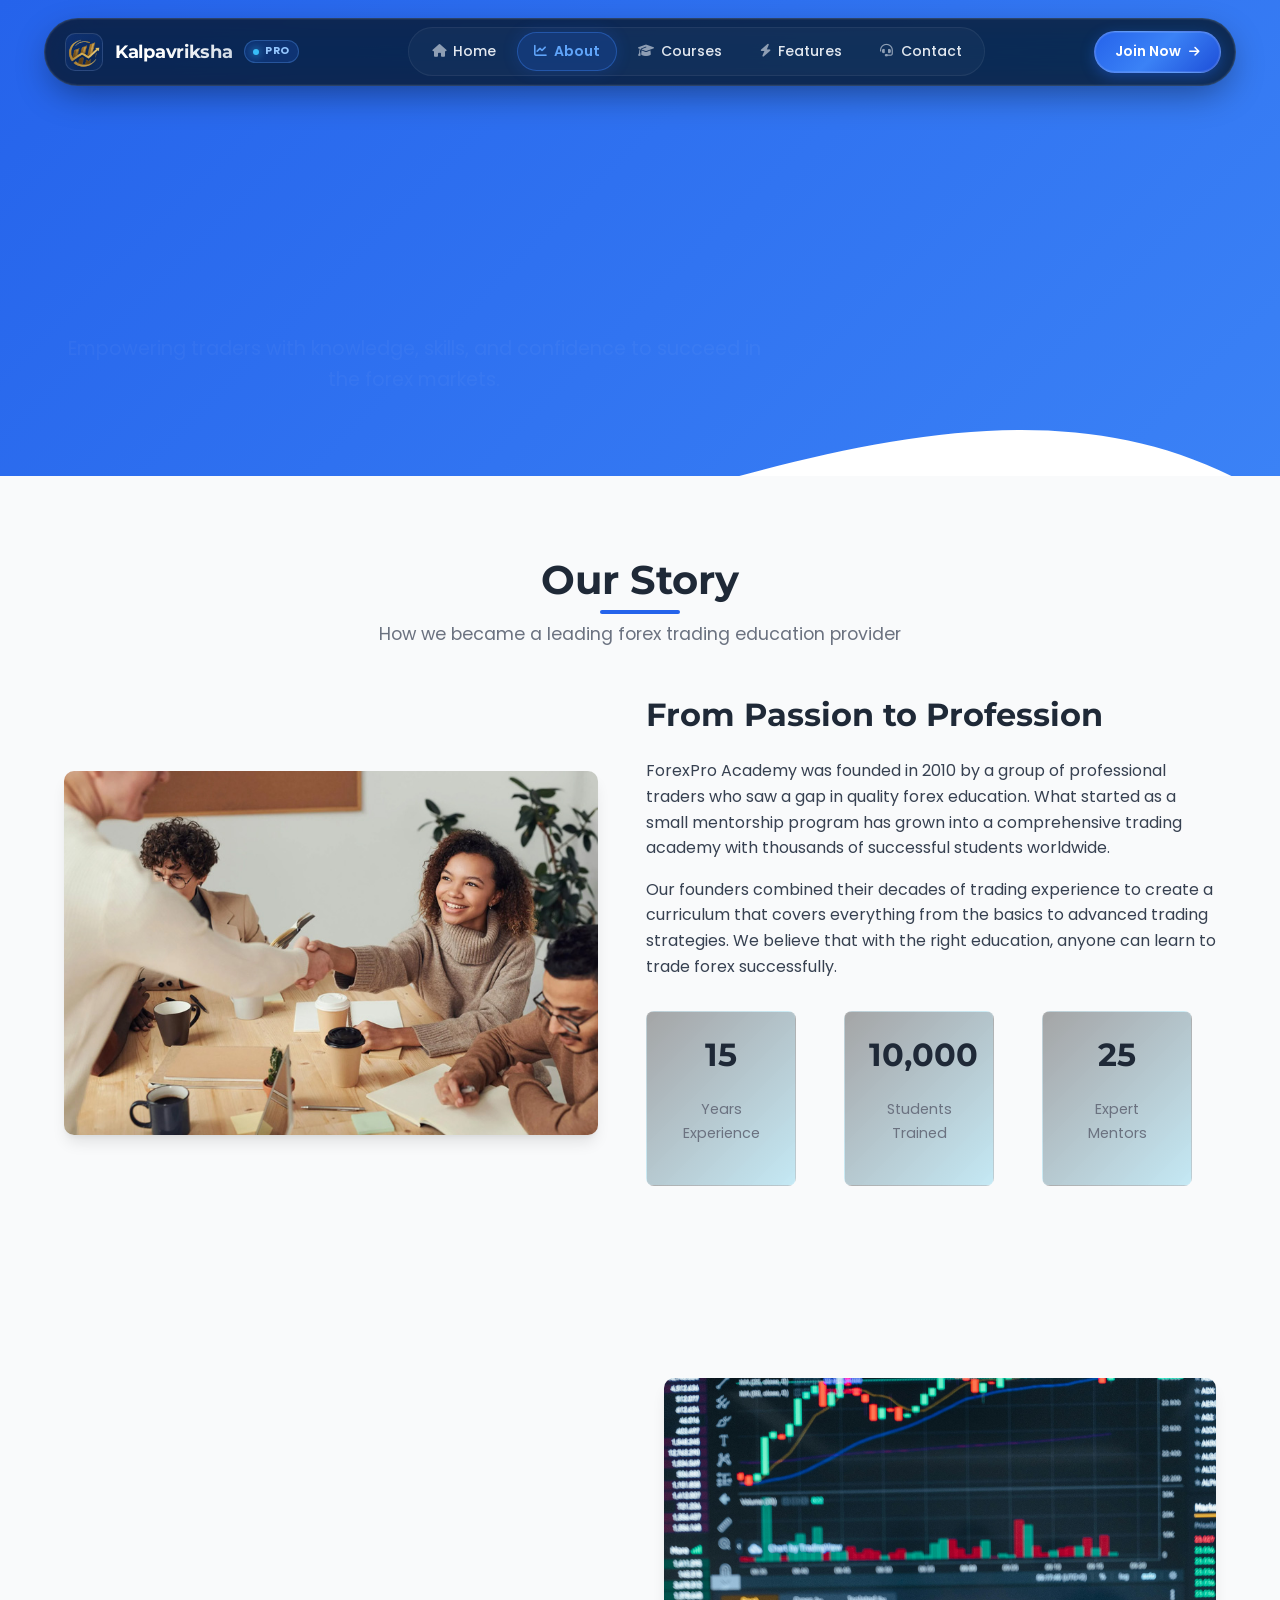
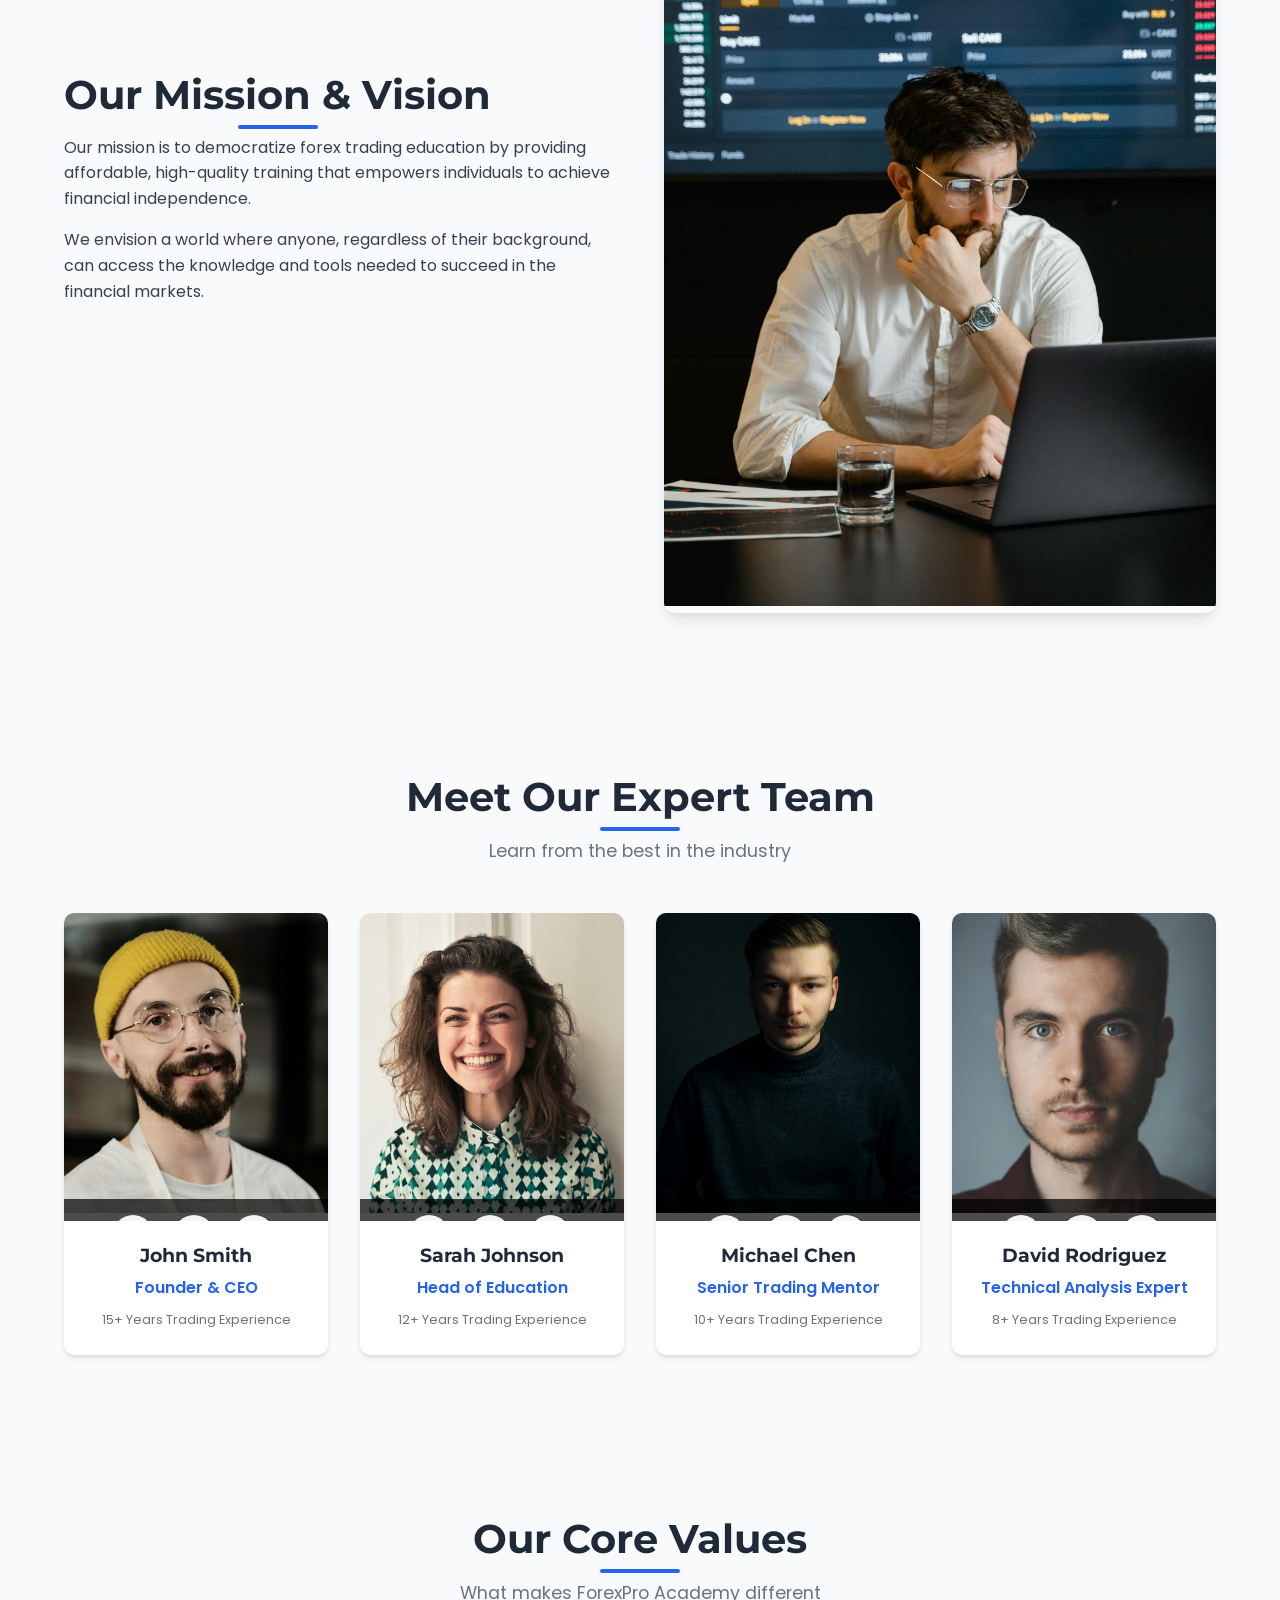
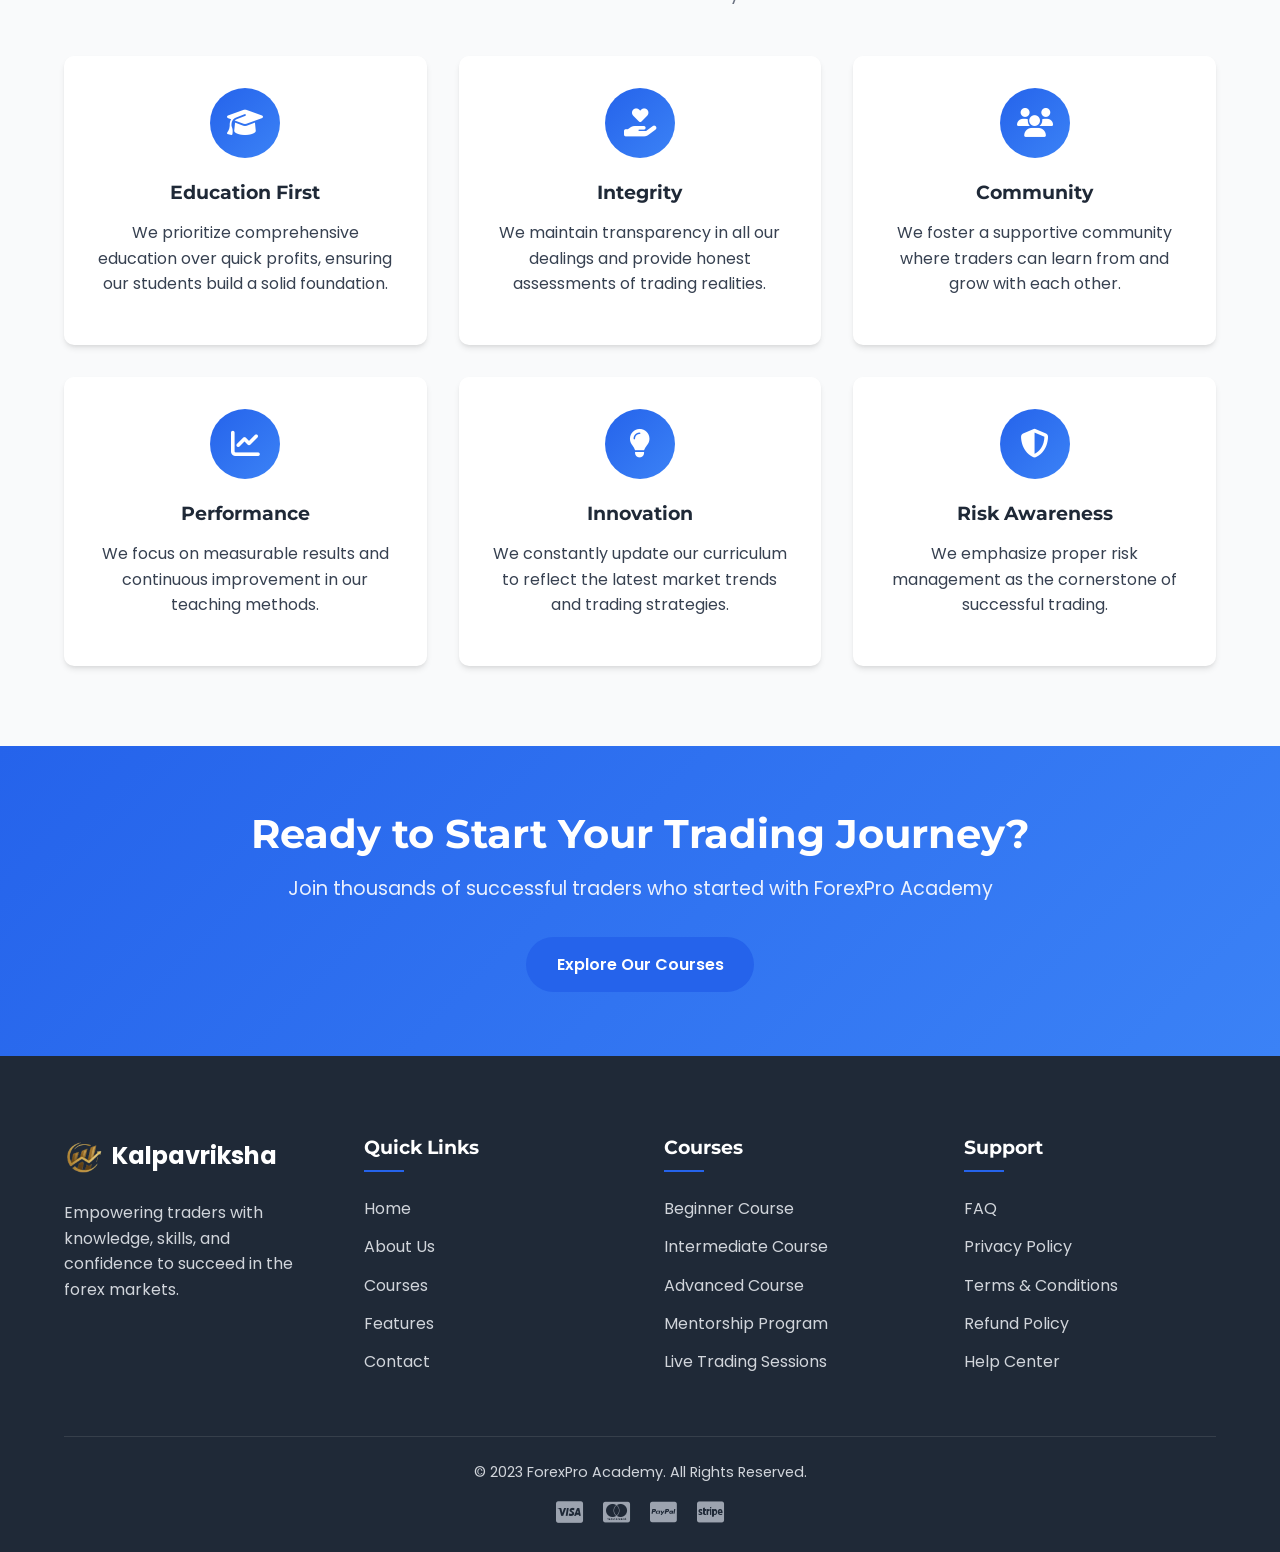
==== commit 35888344: "Redesign navbar with GSAP SaaS styling and responsive drawer" ====
--- a/about.html
+++ b/about.html
@@ -48,28 +48,81 @@
 
     <!-- Header/Navbar -->
     <header class="header">
-        <div class="container">
+        <div class="container header-container">
             <nav class="navbar">
                 <a href="index.html" class="logo">
-                    <img src="./Gemini_Generated_Image_t2bd2at2bd2at2bd-removebg-preview.png" style="height: 80px; overflow: hidden;" alt="ForexPro Academy Logo">
-                    <span>Kalpavriksha</span>
+                    <div class="logo-img-wrapper">
+                        <img src="./Gemini_Generated_Image_t2bd2at2bd2at2bd-removebg-preview.png" alt="Kalpavriksha Academy Logo">
+                    </div>
+                    <span class="logo-text">Kalpavriksha</span>
+                    <span class="logo-badge"><span class="badge-pulse"></span>PRO</span>
                 </a>
                 
-                <div class="nav-links">
-                    <a href="index.html" class="nav-link">Home</a>
-                    <a href="about.html" class="nav-link active">About</a>
-                    <a href="courses.html" class="nav-link">Courses</a>
-                    <a href="features.html" class="nav-link">Features</a>
-                    <a href="contact.html" class="nav-link">Contact</a>
-                    <a href="#" class="btn btn-primary nav-cta">Join Now</a>
-                </div>
-                
-                <div class="mobile-menu-btn">
-                    <span></span>
-                    <span></span>
-                    <span></span>
+                <div class="nav-menu">
+                    <ul class="nav-links">
+                        <li><a href="index.html" class="nav-link"><i class="fas fa-home nav-icon"></i><span>Home</span></a></li>
+                        <li><a href="about.html" class="nav-link active"><i class="fas fa-chart-line nav-icon"></i><span>About</span></a></li>
+                        <li><a href="courses.html" class="nav-link"><i class="fas fa-graduation-cap nav-icon"></i><span>Courses</span></a></li>
+                        <li><a href="features.html" class="nav-link"><i class="fas fa-bolt nav-icon"></i><span>Features</span></a></li>
+                        <li><a href="contact.html" class="nav-link"><i class="fas fa-headset nav-icon"></i><span>Contact</span></a></li>
+                    </ul>
+                </div>
+
+                <div class="nav-actions">
+                    <a href="form.html" class="btn btn-primary nav-cta">
+                        <span>Join Now</span>
+                        <i class="fas fa-arrow-right"></i>
+                    </a>
+                    
+                    <button class="mobile-menu-btn" aria-label="Toggle navigation menu" aria-expanded="false">
+                        <span></span>
+                        <span></span>
+                        <span></span>
+                    </button>
                 </div>
             </nav>
+        </div>
+
+        <!-- Mobile Drawer Overlay & Menu -->
+        <div class="mobile-nav-backdrop"></div>
+        <div class="mobile-nav-drawer">
+            <div class="mobile-nav-header">
+                <a href="index.html" class="logo">
+                    <div class="logo-img-wrapper">
+                        <img src="./Gemini_Generated_Image_t2bd2at2bd2at2bd-removebg-preview.png" alt="Kalpavriksha Logo">
+                    </div>
+                    <span class="logo-text">Kalpavriksha</span>
+                </a>
+                <button class="mobile-close-btn" aria-label="Close menu">
+                    <i class="fas fa-times"></i>
+                </button>
+            </div>
+            
+            <div class="mobile-live-status">
+                <span class="live-indicator"></span>
+                <span>Live Trading Desk Active</span>
+            </div>
+
+            <ul class="mobile-nav-links">
+                <li><a href="index.html" class="mobile-nav-link"><i class="fas fa-home"></i><span>Home</span><i class="fas fa-chevron-right arrow"></i></a></li>
+                <li><a href="about.html" class="mobile-nav-link active"><i class="fas fa-chart-line"></i><span>About Us</span><i class="fas fa-chevron-right arrow"></i></a></li>
+                <li><a href="courses.html" class="mobile-nav-link"><i class="fas fa-graduation-cap"></i><span>Courses</span><i class="fas fa-chevron-right arrow"></i></a></li>
+                <li><a href="features.html" class="mobile-nav-link"><i class="fas fa-bolt"></i><span>Features</span><i class="fas fa-chevron-right arrow"></i></a></li>
+                <li><a href="contact.html" class="mobile-nav-link"><i class="fas fa-headset"></i><span>Contact</span><i class="fas fa-chevron-right arrow"></i></a></li>
+            </ul>
+
+            <div class="mobile-nav-footer">
+                <a href="form.html" class="btn btn-primary btn-block mobile-cta">
+                    <span>Enroll Today</span>
+                    <i class="fas fa-arrow-right"></i>
+                </a>
+                <div class="mobile-socials">
+                    <a href="#" aria-label="Telegram"><i class="fab fa-telegram-plane"></i></a>
+                    <a href="#" aria-label="YouTube"><i class="fab fa-youtube"></i></a>
+                    <a href="#" aria-label="Instagram"><i class="fab fa-instagram"></i></a>
+                    <a href="#" aria-label="WhatsApp"><i class="fab fa-whatsapp"></i></a>
+                </div>
+            </div>
         </div>
     </header>
 
--- a/css/style.css
+++ b/css/style.css
@@ -263,90 +263,546 @@
     }
 }
 
-/* Header/Navbar */
+/* ==========================================================================
+   GSAP SaaS Next-Gen Navbar System
+   ========================================================================== */
+
+:root {
+    --nav-height: 68px;
+    --nav-height-scrolled: 60px;
+    --nav-bg: rgba(13, 17, 28, 0.75);
+    --nav-bg-scrolled: rgba(10, 15, 30, 0.9);
+    --nav-border: rgba(255, 255, 255, 0.12);
+    --nav-border-hover: rgba(59, 130, 246, 0.4);
+    --nav-glow: 0 0 25px rgba(37, 99, 235, 0.18);
+    --nav-text: #e2e8f0;
+    --nav-text-hover: #ffffff;
+    --nav-active-bg: rgba(37, 99, 235, 0.2);
+    --nav-active-border: rgba(59, 130, 246, 0.4);
+    --nav-active-color: #60a5fa;
+}
+
+/* Header Outer Container */
 .header {
     position: fixed;
     top: 0;
     left: 0;
     width: 100%;
-    z-index: 999;
+    z-index: 1000;
+    padding: 1.1rem 0;
+    transition: padding 0.35s cubic-bezier(0.16, 1, 0.3, 1), transform 0.35s ease;
+    pointer-events: none; /* Allows click-through outside the pill */
+}
+
+.header-container {
+    max-width: 1240px;
+    padding: 0 1.5rem;
+    margin: 0 auto;
+}
+
+/* Floating Glassmorphic SaaS Navbar Dock */
+.navbar {
+    pointer-events: auto; /* Re-enable pointer events for the navbar */
+    display: flex;
+    justify-content: space-between;
+    align-items: center;
+    min-height: var(--nav-height);
+    padding: 0.45rem 0.85rem 0.45rem 1.25rem;
+    background: var(--nav-bg);
+    backdrop-filter: blur(20px) saturate(190%);
+    -webkit-backdrop-filter: blur(20px) saturate(190%);
+    border: 1px solid var(--nav-border);
+    border-radius: 9999px;
+    box-shadow: 0 12px 36px -8px rgba(0, 0, 0, 0.45), 
+                0 0 0 1px rgba(255, 255, 255, 0.04) inset;
+    transition: all 0.35s cubic-bezier(0.16, 1, 0.3, 1);
+    position: relative;
+}
+
+/* Scrolled State */
+.header.scrolled {
+    padding: 0.6rem 0;
+}
+
+.header.scrolled .navbar {
+    min-height: var(--nav-height-scrolled);
+    background: var(--nav-bg-scrolled);
+    border-color: rgba(255, 255, 255, 0.16);
+    box-shadow: 0 16px 40px -10px rgba(0, 0, 0, 0.65), 
+                0 0 30px rgba(37, 99, 235, 0.18),
+                0 0 0 1px rgba(255, 255, 255, 0.08) inset;
+}
+
+/* Brand Logo */
+.logo {
+    display: inline-flex;
+    align-items: center;
+    gap: 0.75rem;
+    text-decoration: none;
+    user-select: none;
+    z-index: 2;
+    transition: transform 0.25s ease;
+}
+
+.logo:hover {
+    transform: translateY(-1px);
+}
+
+.logo-img-wrapper {
+    position: relative;
+    width: 38px;
+    height: 38px;
+    display: flex;
+    align-items: center;
+    justify-content: center;
+    border-radius: 10px;
+    background: linear-gradient(135deg, rgba(37, 99, 235, 0.2), rgba(59, 130, 246, 0.05));
+    border: 1px solid rgba(255, 255, 255, 0.12);
+    overflow: hidden;
+}
+
+.logo-img-wrapper img {
+    height: 100%;
+    width: 100%;
+    object-fit: contain;
+    filter: drop-shadow(0 2px 4px rgba(0, 0, 0, 0.3));
+    transition: transform 0.3s cubic-bezier(0.34, 1.56, 0.64, 1);
+}
+
+.logo:hover .logo-img-wrapper img {
+    transform: scale(1.12);
+}
+
+.logo-text {
+    font-family: var(--font-secondary);
+    font-size: 1.15rem;
+    font-weight: 700;
+    letter-spacing: -0.3px;
+    color: #ffffff;
+    background: linear-gradient(135deg, #ffffff 40%, #cbd5e1 100%);
+    -webkit-background-clip: text;
+    -webkit-text-fill-color: transparent;
     transition: all 0.3s ease;
-    padding: 1rem 0;
-}
-
-.header.scrolled {
-    background-color: rgba(255, 255, 255, 0.95);
-    box-shadow: var(--shadow-sm);
-    padding: 0.5rem 0;
-}
-
-.navbar {
-    display: flex;
-    justify-content: space-between;
-    align-items: center;
-}
-
-.logo {
-    display: flex;
-    align-items: center;
-    font-size: 1.5rem;
+}
+
+.logo-badge {
+    display: inline-flex;
+    align-items: center;
+    gap: 0.35rem;
+    padding: 0.15rem 0.5rem;
+    font-size: 0.65rem;
     font-weight: 700;
-    color: var(--dark-color);
-}
-
-.logo img {
-    height: 40px;
-    margin-right: 0.5rem;
+    letter-spacing: 0.6px;
+    text-transform: uppercase;
+    color: #93c5fd;
+    background: rgba(37, 99, 235, 0.2);
+    border: 1px solid rgba(96, 165, 250, 0.3);
+    border-radius: 9999px;
+}
+
+.badge-pulse {
+    width: 6px;
+    height: 6px;
+    border-radius: 50%;
+    background-color: #38bdf8;
+    box-shadow: 0 0 8px #38bdf8;
+    animation: navPulse 2s infinite ease-in-out;
+}
+
+@keyframes navPulse {
+    0%, 100% { transform: scale(1); opacity: 1; }
+    50% { transform: scale(1.4); opacity: 0.6; }
+}
+
+/* Nav Menu & Links */
+.nav-menu {
+    display: flex;
+    align-items: center;
 }
 
 .nav-links {
     display: flex;
     align-items: center;
+    gap: 0.25rem;
+    list-style: none;
+    margin: 0;
+    padding: 0;
+    background: rgba(255, 255, 255, 0.03);
+    border: 1px solid rgba(255, 255, 255, 0.06);
+    border-radius: 9999px;
+    padding: 0.25rem 0.35rem;
 }
 
 .nav-link {
-    margin: 0 1rem;
+    display: inline-flex;
+    align-items: center;
+    gap: 0.45rem;
+    padding: 0.45rem 1rem;
+    font-size: 0.875rem;
     font-weight: 500;
-    color: var(--dark-color);
+    color: var(--nav-text);
+    text-decoration: none;
+    border-radius: 9999px;
+    border: 1px solid transparent;
+    transition: all 0.25s cubic-bezier(0.16, 1, 0.3, 1);
     position: relative;
 }
 
-.nav-link::after {
+.nav-icon {
+    font-size: 0.8rem;
+    opacity: 0.6;
+    transition: opacity 0.2s ease, transform 0.2s ease;
+}
+
+.nav-link:hover {
+    color: var(--nav-text-hover);
+    background: rgba(255, 255, 255, 0.08);
+    transform: translateY(-1px);
+}
+
+.nav-link:hover .nav-icon {
+    opacity: 1;
+    transform: scale(1.1);
+}
+
+.nav-link.active {
+    color: var(--nav-active-color);
+    background: var(--nav-active-bg);
+    border-color: var(--nav-active-border);
+    font-weight: 600;
+    box-shadow: 0 0 16px rgba(37, 99, 235, 0.2);
+}
+
+.nav-link.active .nav-icon {
+    opacity: 1;
+    color: #60a5fa;
+}
+
+/* Nav Actions / CTA Button */
+.nav-actions {
+    display: flex;
+    align-items: center;
+    gap: 0.75rem;
+    z-index: 2;
+}
+
+.nav-cta {
+    display: inline-flex;
+    align-items: center;
+    justify-content: center;
+    gap: 0.5rem;
+    padding: 0.55rem 1.25rem;
+    font-size: 0.875rem;
+    font-weight: 600;
+    color: #ffffff !important;
+    background: linear-gradient(135deg, #2563eb 0%, #3b82f6 50%, #1d4ed8 100%);
+    border: 1px solid rgba(255, 255, 255, 0.2);
+    border-radius: 9999px;
+    text-decoration: none;
+    box-shadow: 0 4px 14px rgba(37, 99, 235, 0.4), 0 0 0 1px rgba(255, 255, 255, 0.1) inset;
+    transition: all 0.3s cubic-bezier(0.16, 1, 0.3, 1);
+    position: relative;
+    overflow: hidden;
+}
+
+/* Button Shimmer / Sweep Effect */
+.nav-cta::before {
     content: '';
     position: absolute;
-    bottom: -5px;
-    left: 0;
-    width: 0;
-    height: 2px;
-    background-color: var(--primary-color);
-    transition: var(--transition);
-}
-
-.nav-link:hover::after,
-.nav-link.active::after {
-    width: 100%;
-}
-
-.nav-cta {
-    margin-left: 1.5rem;
-}
-
+    top: 0;
+    left: -100%;
+    width: 60%;
+    height: 100%;
+    background: linear-gradient(90deg, transparent, rgba(255, 255, 255, 0.3), transparent);
+    transform: skewX(-20deg);
+    transition: 0.6s ease;
+}
+
+.nav-cta:hover::before {
+    left: 140%;
+}
+
+.nav-cta:hover {
+    transform: translateY(-2px);
+    box-shadow: 0 8px 24px rgba(37, 99, 235, 0.6), 0 0 0 1px rgba(255, 255, 255, 0.2) inset;
+}
+
+.nav-cta i {
+    font-size: 0.75rem;
+    transition: transform 0.25s cubic-bezier(0.34, 1.56, 0.64, 1);
+}
+
+.nav-cta:hover i {
+    transform: translateX(4px);
+}
+
+/* Mobile Menu Button */
 .mobile-menu-btn {
     display: none;
     flex-direction: column;
-    justify-content: space-between;
-    width: 30px;
-    height: 21px;
+    justify-content: center;
+    align-items: center;
+    gap: 5px;
+    width: 40px;
+    height: 40px;
+    padding: 0;
+    background: rgba(255, 255, 255, 0.06);
+    border: 1px solid rgba(255, 255, 255, 0.12);
+    border-radius: 50%;
     cursor: pointer;
+    transition: all 0.25s ease;
+}
+
+.mobile-menu-btn:hover {
+    background: rgba(255, 255, 255, 0.12);
+    border-color: rgba(255, 255, 255, 0.25);
+    transform: scale(1.05);
 }
 
 .mobile-menu-btn span {
     display: block;
-    height: 3px;
+    width: 18px;
+    height: 2px;
+    background-color: #ffffff;
+    border-radius: 2px;
+    transition: transform 0.3s cubic-bezier(0.16, 1, 0.3, 1), opacity 0.2s ease, width 0.2s ease;
+}
+
+.mobile-menu-btn.active span:nth-child(1) {
+    transform: translateY(7px) rotate(45deg);
+}
+
+.mobile-menu-btn.active span:nth-child(2) {
+    opacity: 0;
+    transform: scaleX(0);
+}
+
+.mobile-menu-btn.active span:nth-child(3) {
+    transform: translateY(-7px) rotate(-45deg);
+}
+
+/* Mobile Backdrop & Drawer */
+.mobile-nav-backdrop {
+    position: fixed;
+    top: 0;
+    left: 0;
+    width: 100vw;
+    height: 100vh;
+    background: rgba(0, 0, 0, 0.65);
+    backdrop-filter: blur(8px);
+    -webkit-backdrop-filter: blur(8px);
+    z-index: 1050;
+    opacity: 0;
+    visibility: hidden;
+    pointer-events: none;
+    transition: opacity 0.35s ease, visibility 0.35s ease;
+}
+
+.mobile-nav-backdrop.active {
+    opacity: 1;
+    visibility: visible;
+    pointer-events: auto;
+}
+
+.mobile-nav-drawer {
+    position: fixed;
+    top: 0;
+    right: -100%;
+    width: min(340px, 86vw);
+    height: 100vh;
+    height: 100dvh;
+    background: rgba(13, 17, 28, 0.96);
+    backdrop-filter: blur(24px) saturate(200%);
+    -webkit-backdrop-filter: blur(24px) saturate(200%);
+    border-left: 1px solid rgba(255, 255, 255, 0.1);
+    box-shadow: -15px 0 40px rgba(0, 0, 0, 0.7);
+    z-index: 1100;
+    display: flex;
+    flex-direction: column;
+    padding: 1.5rem 1.25rem;
+    transition: right 0.4s cubic-bezier(0.16, 1, 0.3, 1);
+    pointer-events: auto;
+    overflow-y: auto;
+}
+
+.mobile-nav-drawer.active {
+    right: 0;
+}
+
+.mobile-nav-header {
+    display: flex;
+    justify-content: space-between;
+    align-items: center;
+    padding-bottom: 1.25rem;
+    border-bottom: 1px solid rgba(255, 255, 255, 0.08);
+    margin-bottom: 1.25rem;
+}
+
+.mobile-close-btn {
+    width: 36px;
+    height: 36px;
+    display: flex;
+    align-items: center;
+    justify-content: center;
+    background: rgba(255, 255, 255, 0.06);
+    border: 1px solid rgba(255, 255, 255, 0.1);
+    border-radius: 50%;
+    color: #e2e8f0;
+    font-size: 1rem;
+    cursor: pointer;
+    transition: all 0.25s ease;
+}
+
+.mobile-close-btn:hover {
+    background: rgba(239, 68, 68, 0.15);
+    border-color: rgba(239, 68, 68, 0.3);
+    color: #ef4444;
+    transform: rotate(90deg);
+}
+
+.mobile-live-status {
+    display: flex;
+    align-items: center;
+    gap: 0.6rem;
+    background: rgba(16, 185, 129, 0.1);
+    border: 1px solid rgba(16, 185, 129, 0.25);
+    border-radius: 8px;
+    padding: 0.6rem 0.85rem;
+    font-size: 0.75rem;
+    font-weight: 600;
+    color: #34d399;
+    margin-bottom: 1.5rem;
+}
+
+.mobile-live-status .live-indicator {
+    width: 8px;
+    height: 8px;
+    border-radius: 50%;
+    background-color: #10b981;
+    box-shadow: 0 0 10px #10b981;
+    animation: navPulse 1.8s infinite;
+}
+
+.mobile-nav-links {
+    list-style: none;
+    margin: 0;
+    padding: 0;
+    display: flex;
+    flex-direction: column;
+    gap: 0.5rem;
+    flex: 1;
+}
+
+.mobile-nav-link {
+    display: flex;
+    align-items: center;
+    gap: 0.85rem;
+    padding: 0.85rem 1rem;
+    font-size: 0.95rem;
+    font-weight: 500;
+    color: #e2e8f0;
+    text-decoration: none;
+    border-radius: 12px;
+    background: rgba(255, 255, 255, 0.03);
+    border: 1px solid rgba(255, 255, 255, 0.05);
+    transition: all 0.25s cubic-bezier(0.16, 1, 0.3, 1);
+}
+
+.mobile-nav-link i {
+    font-size: 1rem;
+    width: 20px;
+    text-align: center;
+    color: #94a3b8;
+    transition: color 0.2s ease, transform 0.2s ease;
+}
+
+.mobile-nav-link .arrow {
+    margin-left: auto;
+    font-size: 0.75rem;
+    opacity: 0.4;
+    transition: transform 0.2s ease, opacity 0.2s ease;
+}
+
+.mobile-nav-link:hover,
+.mobile-nav-link:active {
+    background: rgba(37, 99, 235, 0.15);
+    border-color: rgba(59, 130, 246, 0.3);
+    color: #ffffff;
+    transform: translateX(4px);
+}
+
+.mobile-nav-link:hover i,
+.mobile-nav-link:active i {
+    color: #60a5fa;
+}
+
+.mobile-nav-link:hover .arrow {
+    opacity: 1;
+    transform: translateX(3px);
+}
+
+.mobile-nav-link.active {
+    background: rgba(37, 99, 235, 0.22);
+    border-color: rgba(59, 130, 246, 0.4);
+    color: #60a5fa;
+    font-weight: 600;
+}
+
+.mobile-nav-link.active i {
+    color: #60a5fa;
+}
+
+.mobile-nav-footer {
+    padding-top: 1.25rem;
+    border-top: 1px solid rgba(255, 255, 255, 0.08);
+    display: flex;
+    flex-direction: column;
+    gap: 1rem;
+}
+
+.mobile-cta {
     width: 100%;
-    background-color: var(--dark-color);
-    border-radius: 3px;
-    transition: var(--transition);
+    display: flex;
+    align-items: center;
+    justify-content: center;
+    gap: 0.6rem;
+    padding: 0.85rem;
+    font-size: 0.95rem;
+}
+
+.mobile-socials {
+    display: flex;
+    justify-content: center;
+    align-items: center;
+    gap: 1rem;
+}
+
+.mobile-socials a {
+    width: 38px;
+    height: 38px;
+    border-radius: 50%;
+    display: flex;
+    align-items: center;
+    justify-content: center;
+    background: rgba(255, 255, 255, 0.05);
+    border: 1px solid rgba(255, 255, 255, 0.08);
+    color: #94a3b8;
+    text-decoration: none;
+    font-size: 0.95rem;
+    transition: all 0.25s ease;
+}
+
+.mobile-socials a:hover {
+    background: rgba(37, 99, 235, 0.25);
+    border-color: rgba(59, 130, 246, 0.4);
+    color: #60a5fa;
+    transform: translateY(-2px);
+}
+
+/* Prevent background body scroll when drawer open */
+body.menu-open {
+    overflow: hidden !important;
+    touch-action: none;
 }
 
 /* Hero Section */
@@ -1795,52 +2251,47 @@
     }
 }
 
+/* Responsive Navigation Breakpoints */
+@media (max-width: 992px) {
+    .nav-menu {
+        display: none;
+    }
+    
+    .mobile-menu-btn {
+        display: flex;
+    }
+
+    .navbar {
+        padding: 0.45rem 0.75rem 0.45rem 1rem;
+    }
+
+    .header-container {
+        padding: 0 1rem;
+    }
+
+    .logo-badge {
+        display: none;
+    }
+
+    .nav-cta {
+        padding: 0.45rem 0.9rem;
+        font-size: 0.8rem;
+    }
+}
+
+@media (max-width: 480px) {
+    .nav-actions .nav-cta {
+        display: none; /* Hide top CTA on ultra-small screens, available in drawer */
+    }
+    
+    .logo-text {
+        font-size: 1.05rem;
+    }
+}
+
 @media (max-width: 768px) {
     .container {
         max-width: 90%;
-    }
-    
-    .nav-links {
-        position: fixed;
-        top: 80px;
-        left: -100%;
-        width: 100%;
-        height: calc(100vh - 80px);
-        background-color: var(--white);
-        flex-direction: column;
-        align-items: center;
-        justify-content: flex-start;
-        padding: 2rem 0;
-        transition: var(--transition);
-    }
-    
-    .nav-links.active {
-        left: 0;
-    }
-    
-    .nav-link {
-        margin: 1rem 0;
-    }
-    
-    .nav-cta {
-        margin-left: 0;
-        margin-top: 1rem;
-    }
-    
-    .mobile-menu-btn {
-        display: flex;
-    }
-    
-    .mobile-menu-btn.active span:nth-child(1) {
-        transform: translateY(9px) rotate(45deg);
-    }
-    
-    .mobile-menu-btn.active span:nth-child(2) {
-        opacity: 0;
-    }
-    
-    .mobile-menu-btn.active span:nth-child(3) {
-        transform: translateY(-9px) rotate(-45deg);
     }
     
     .hero-title {
